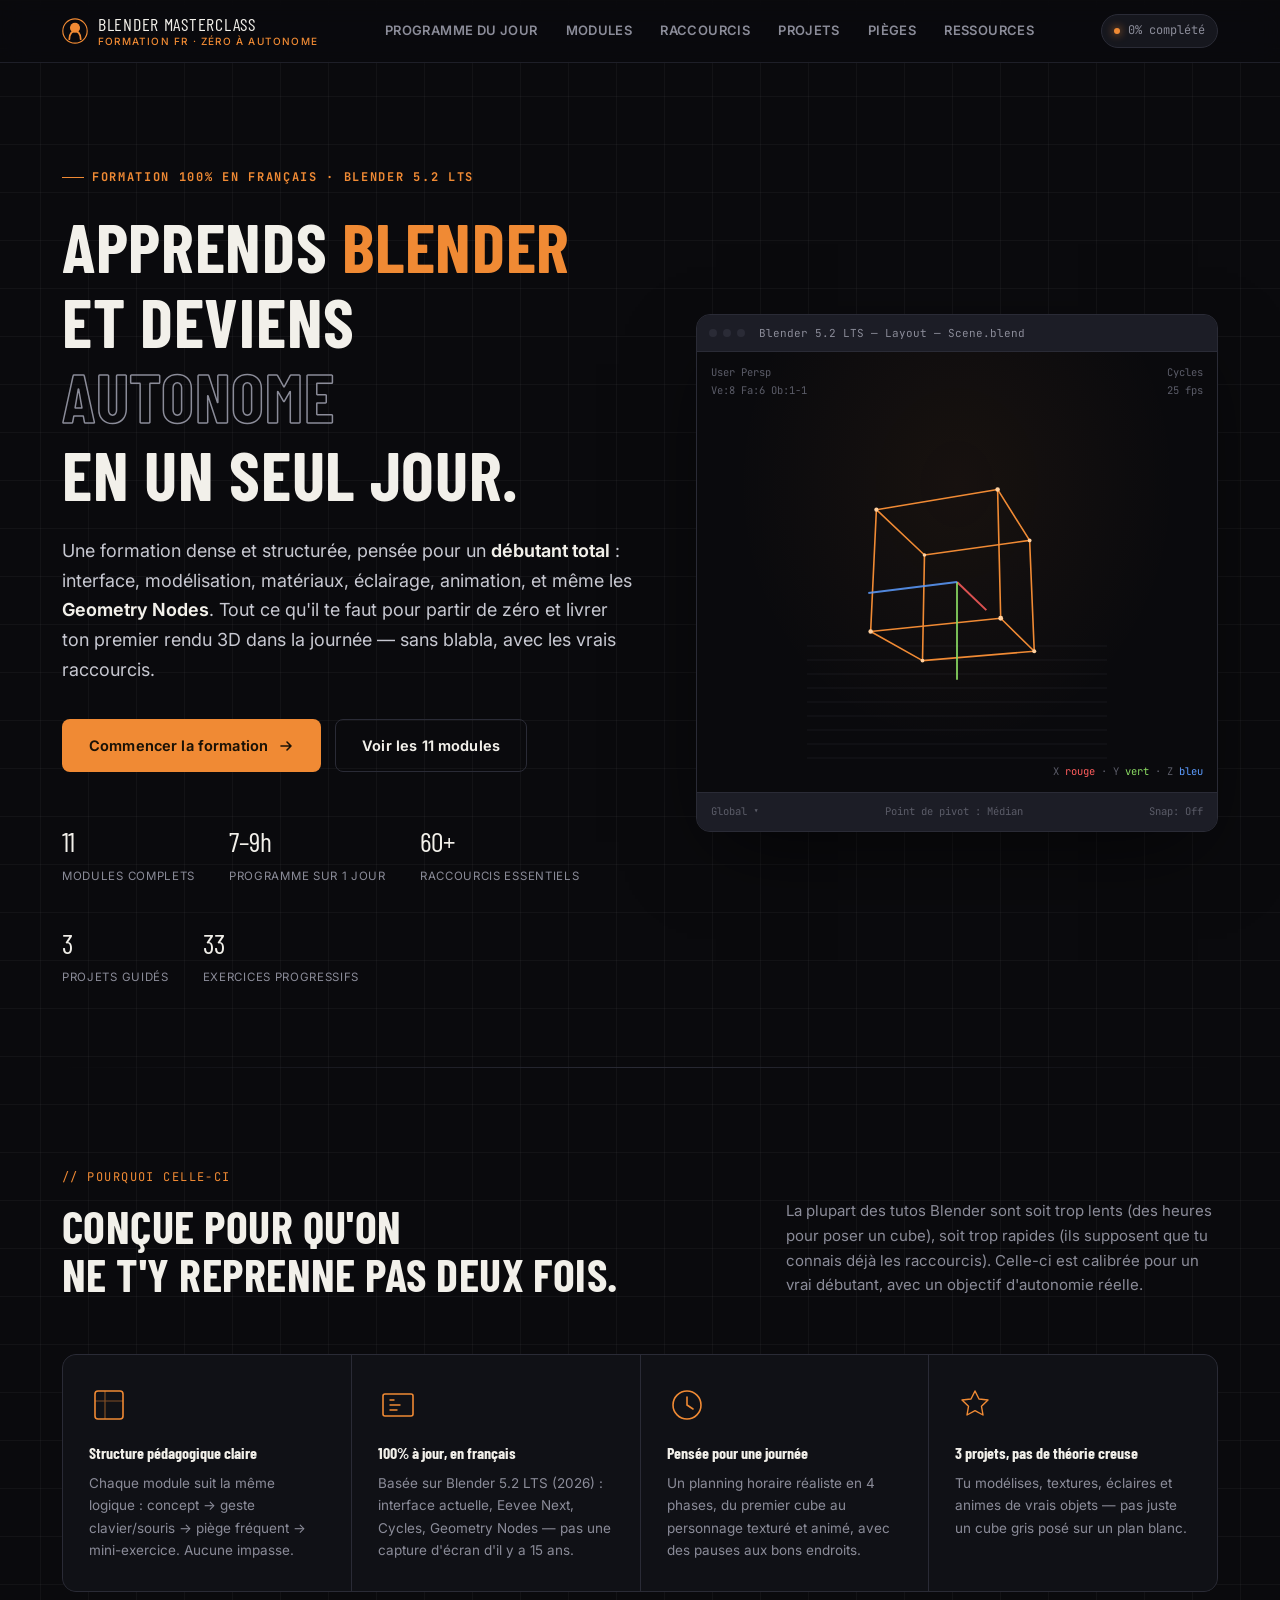
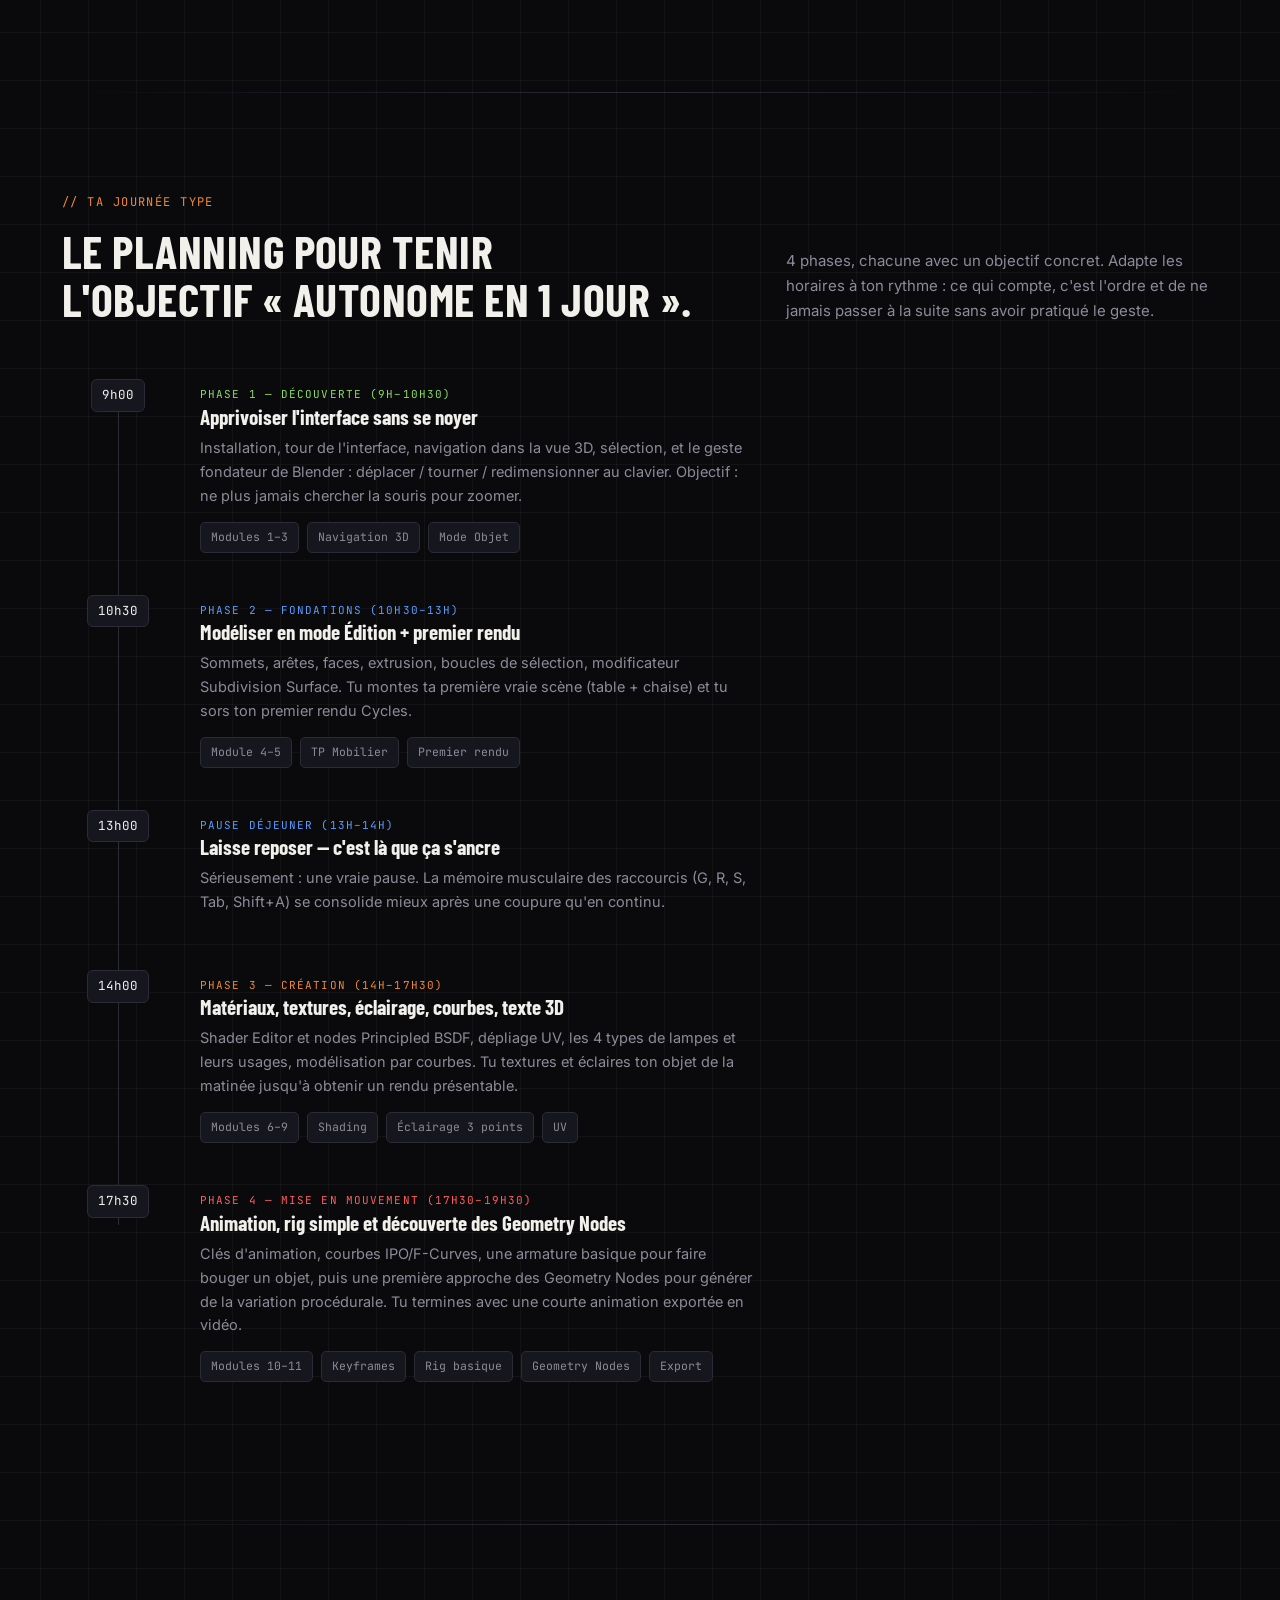
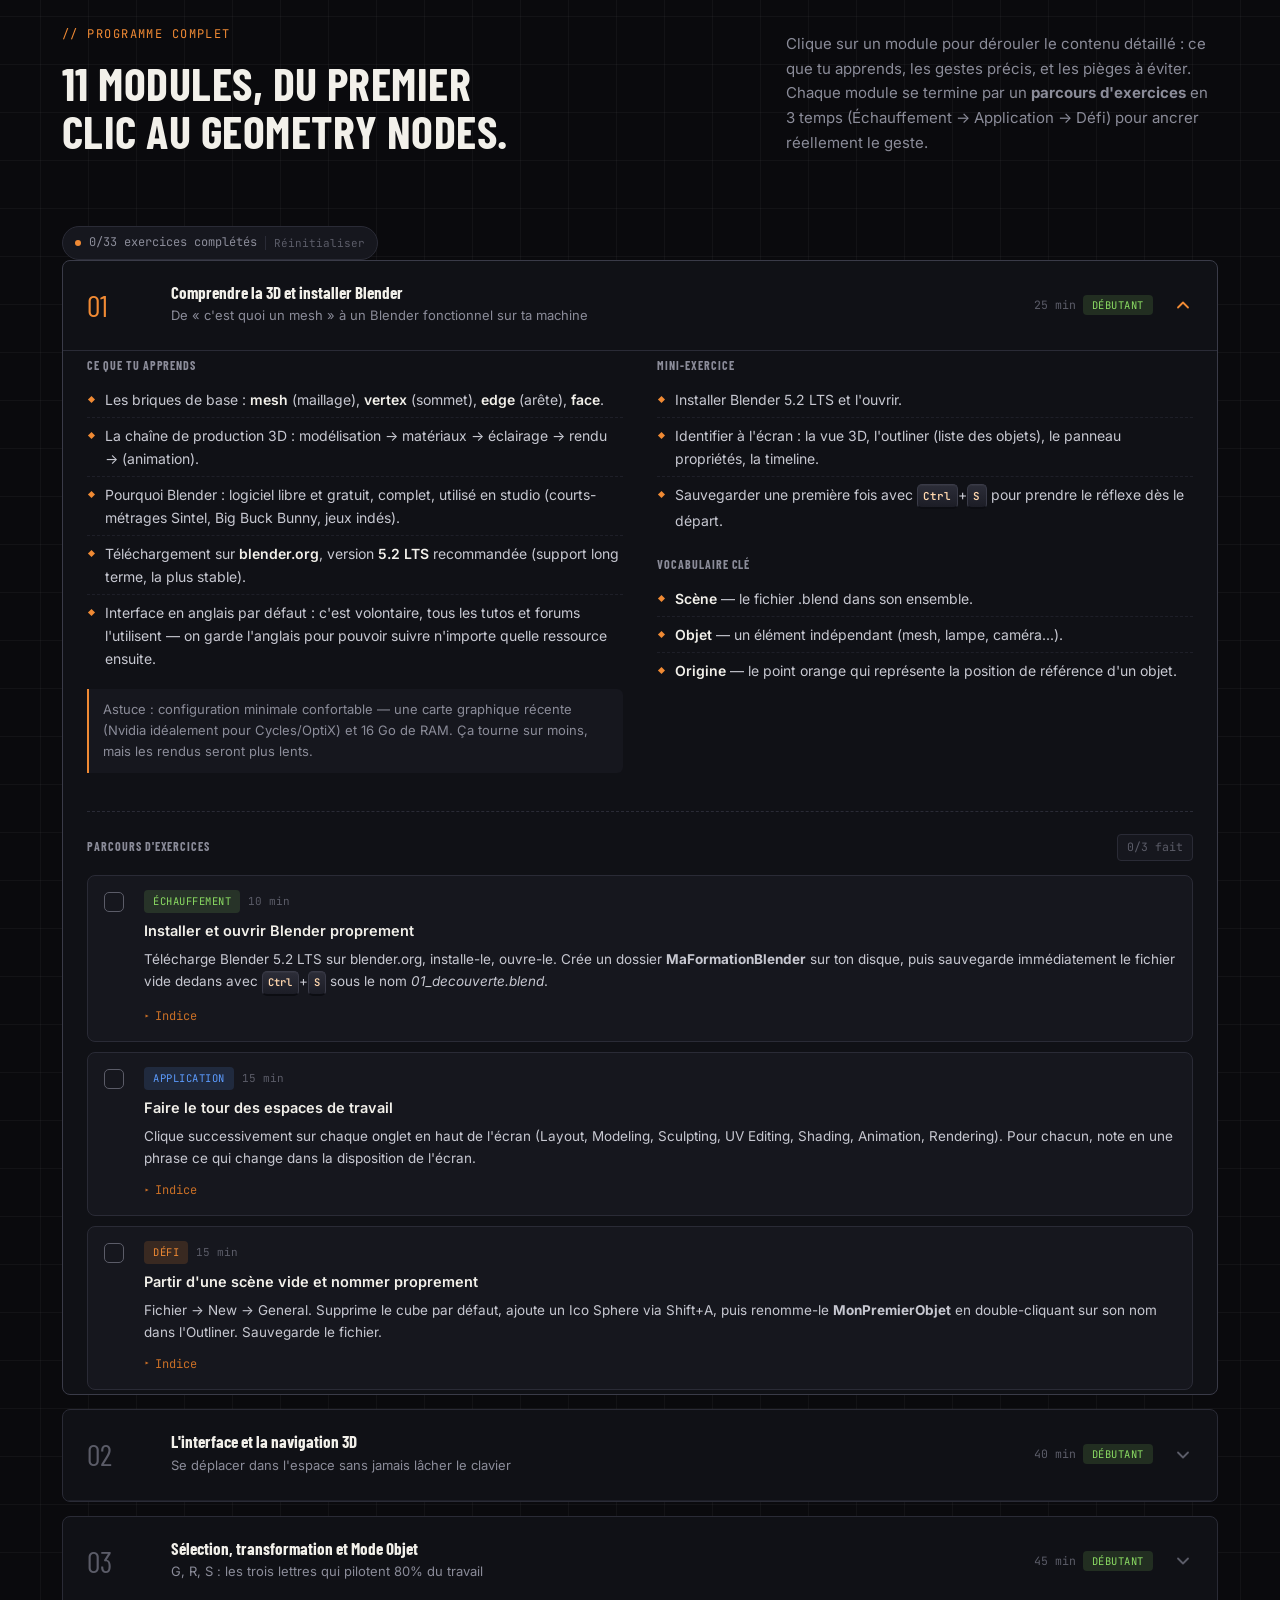
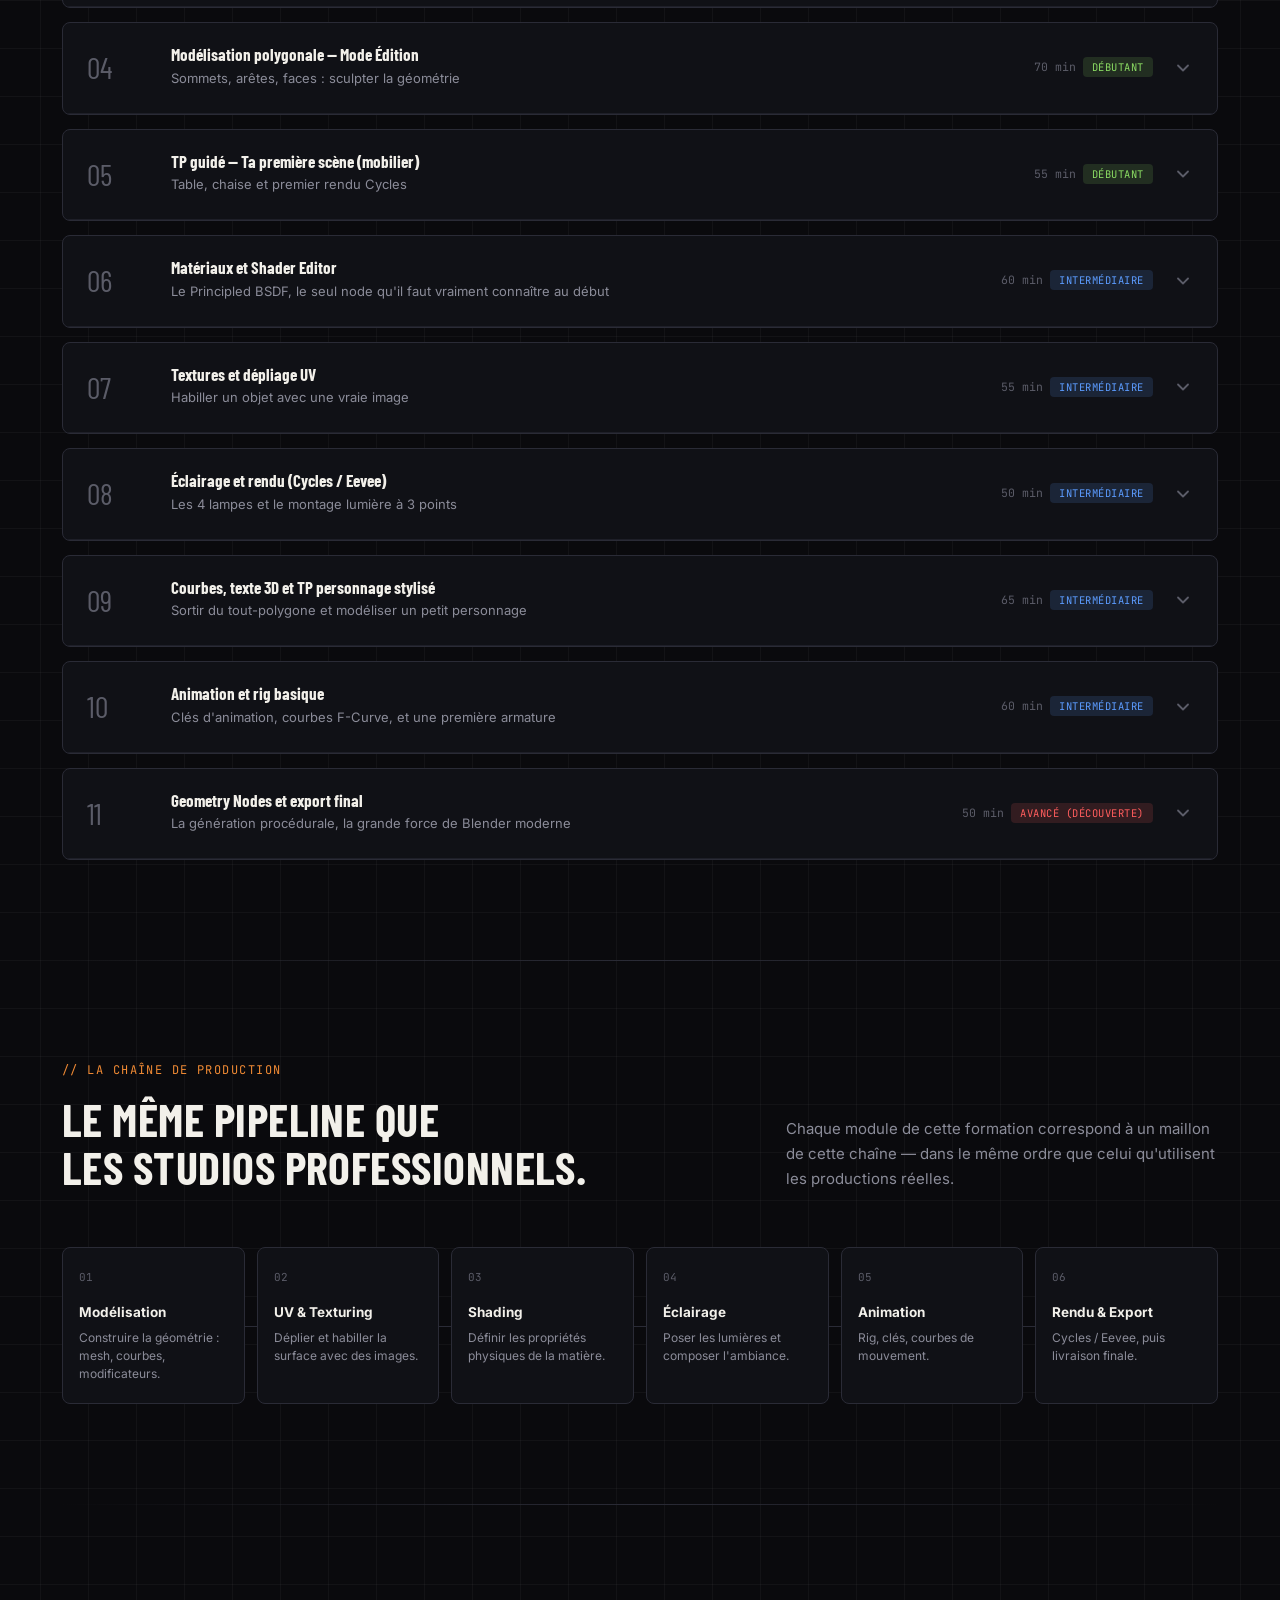
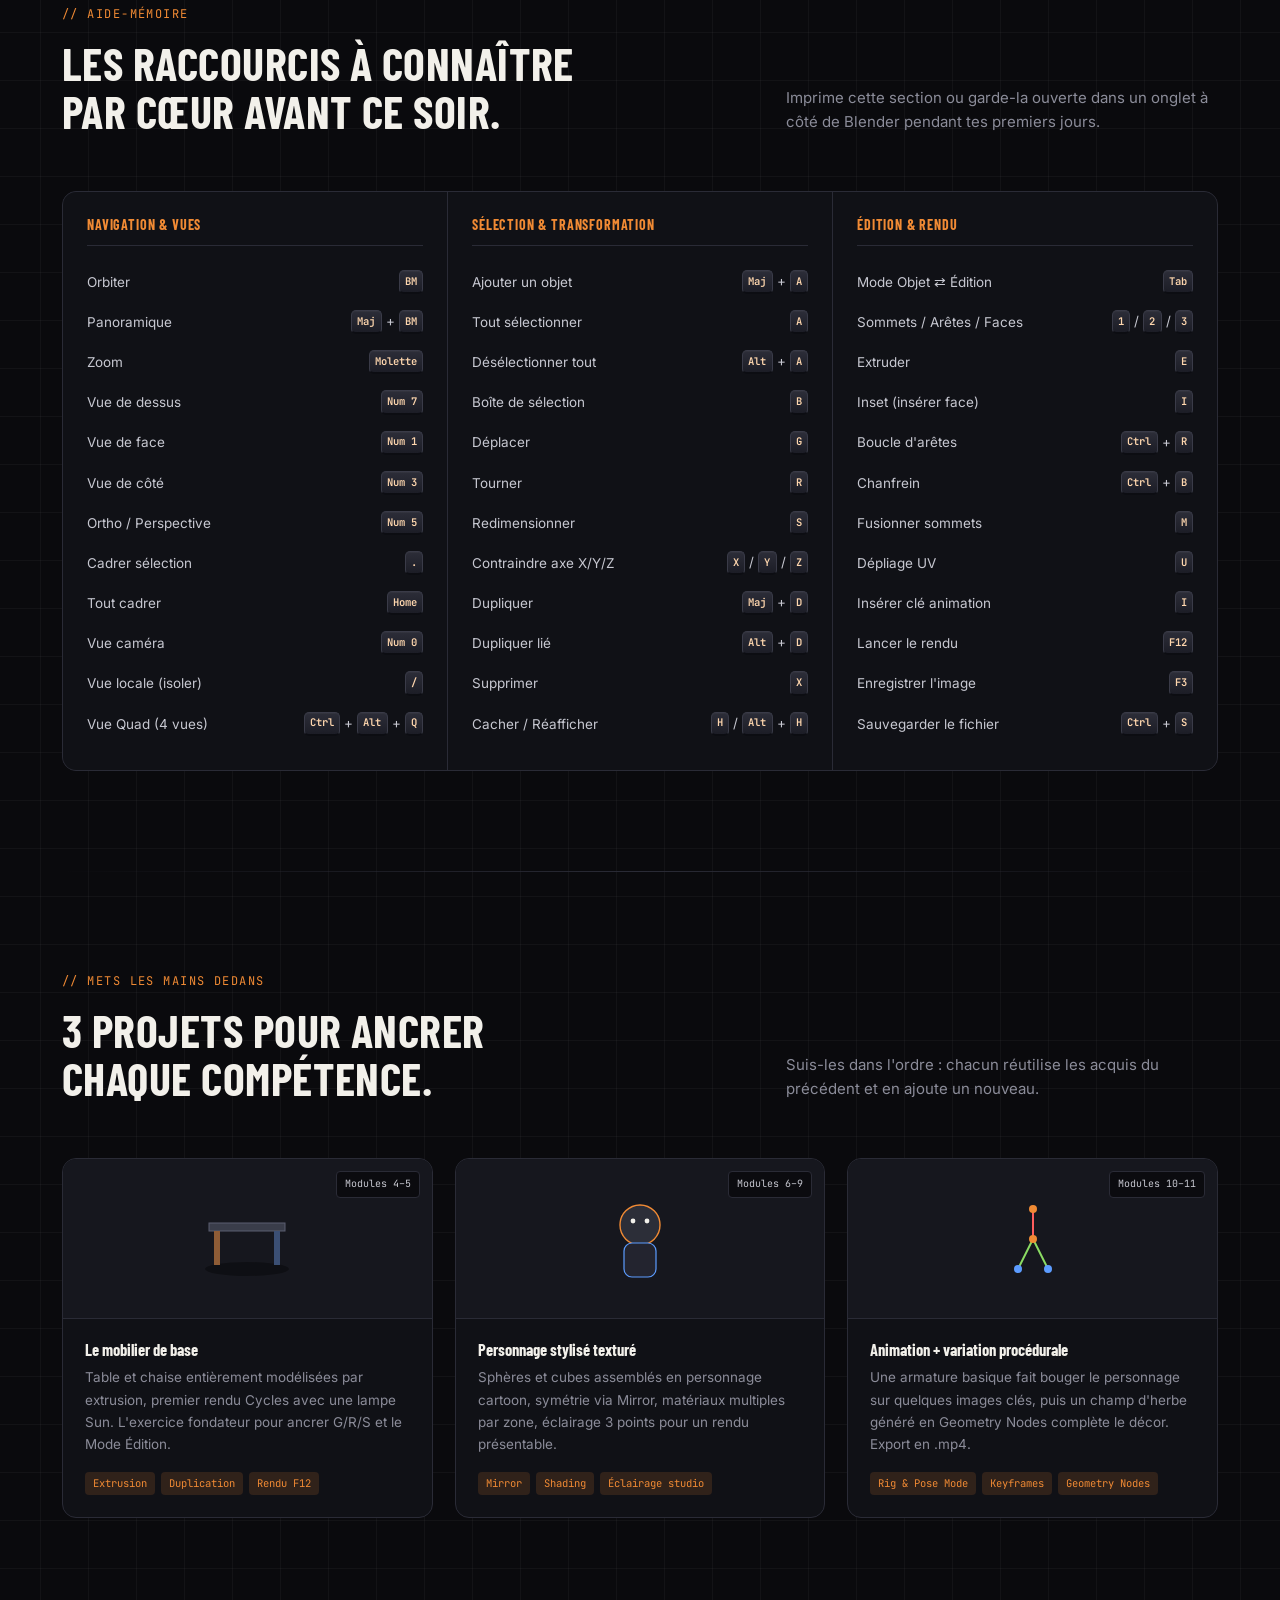
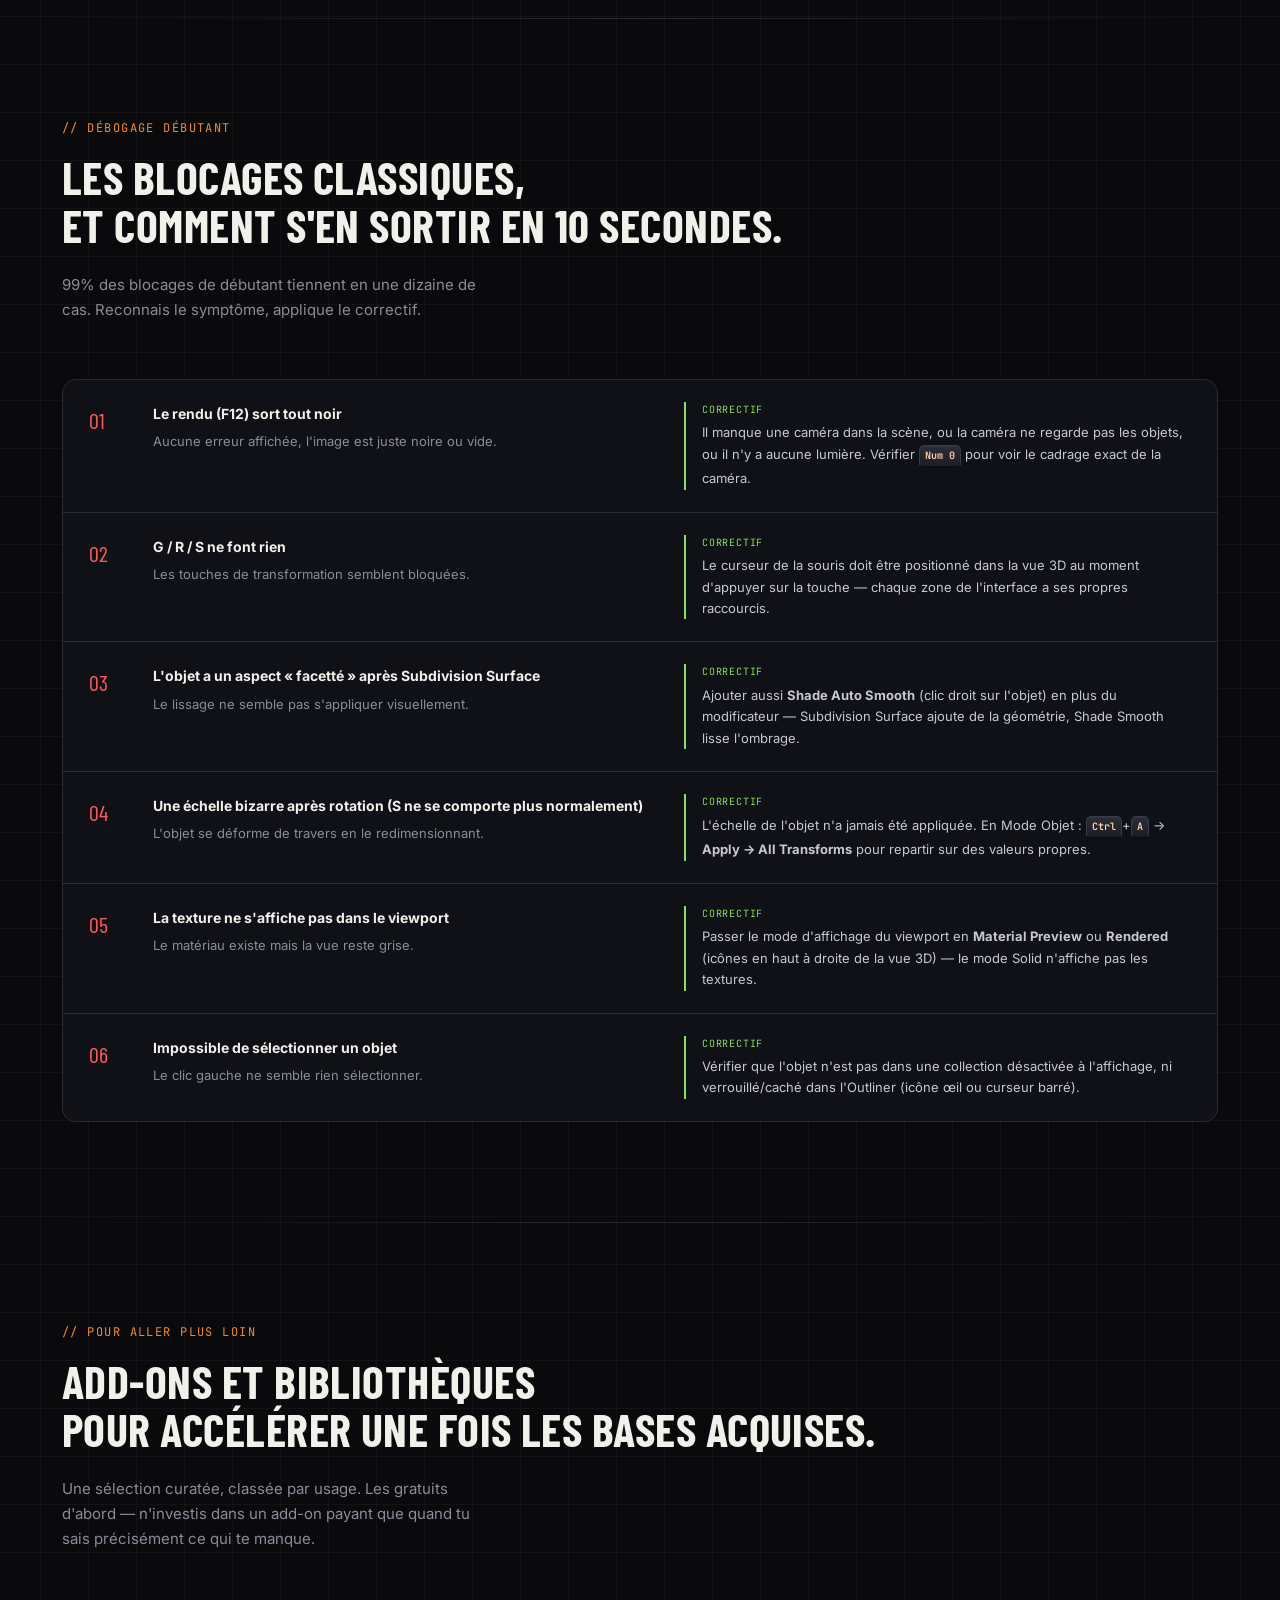
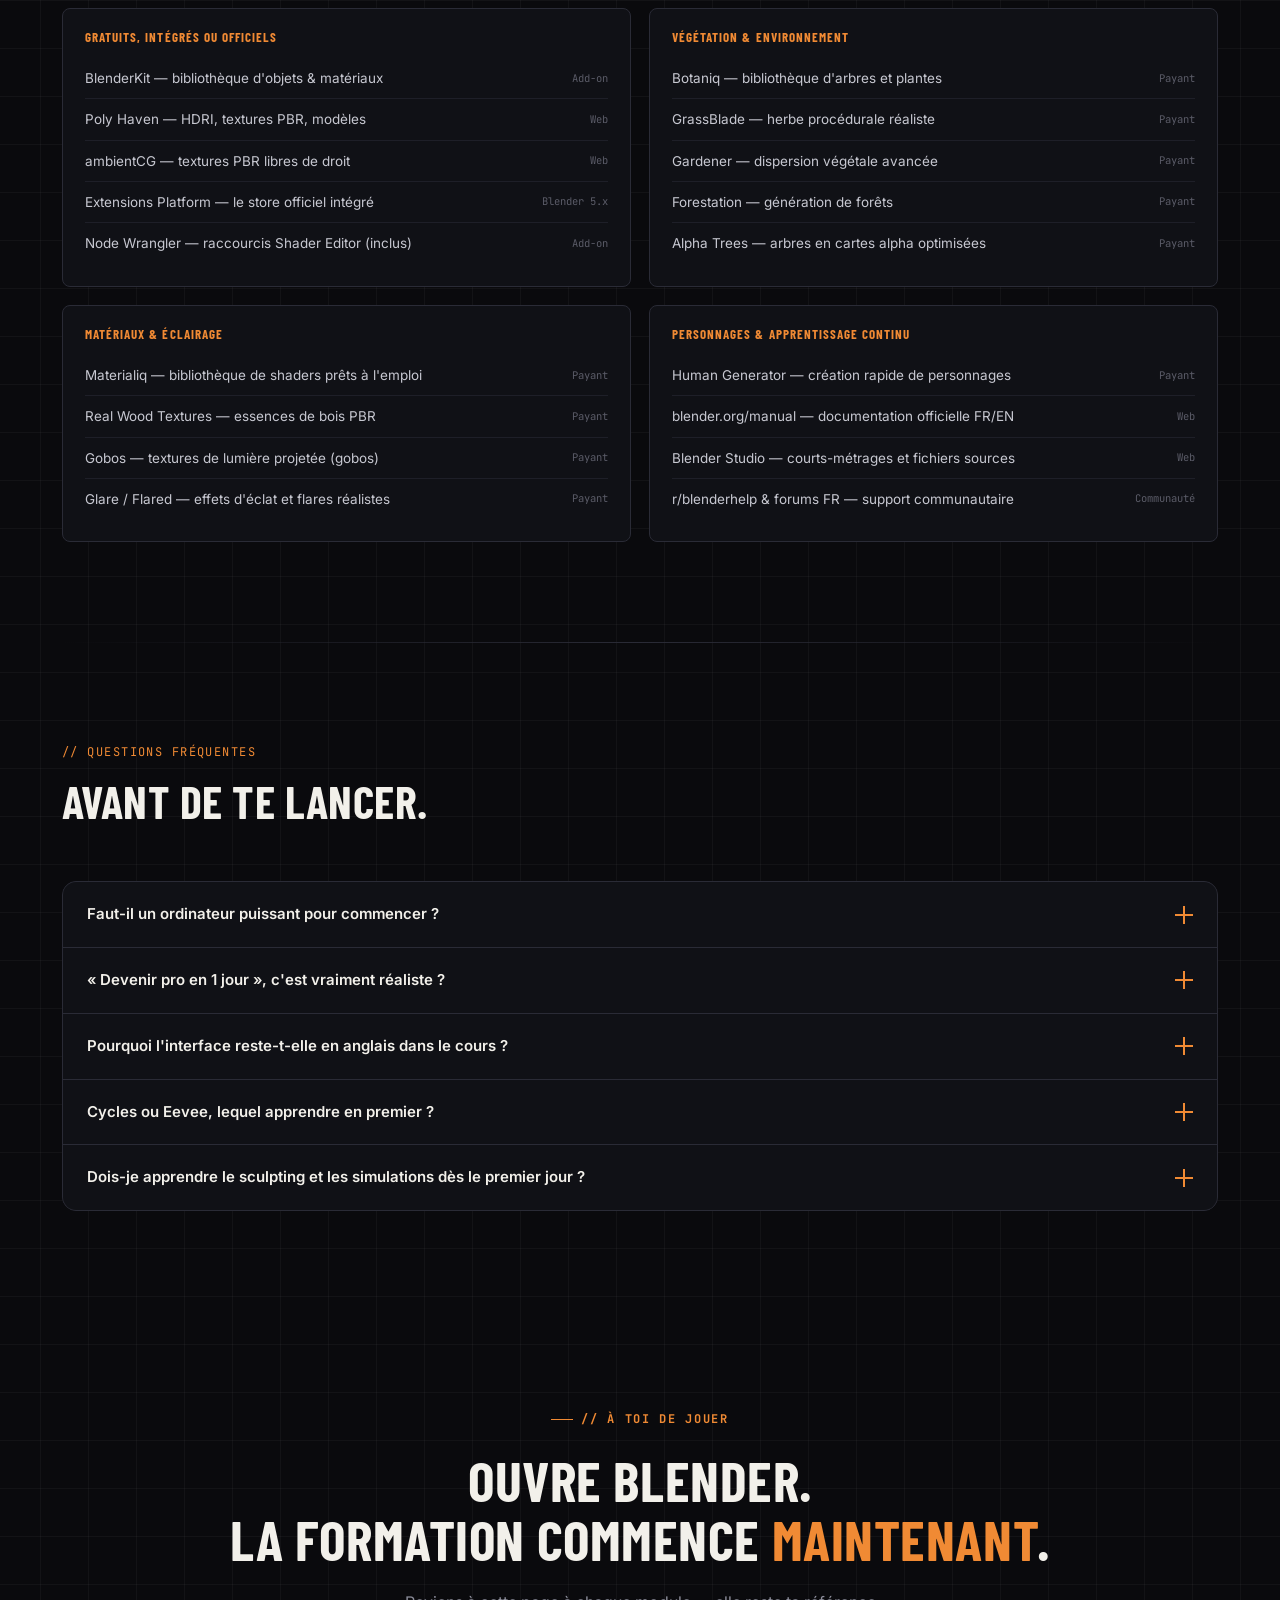
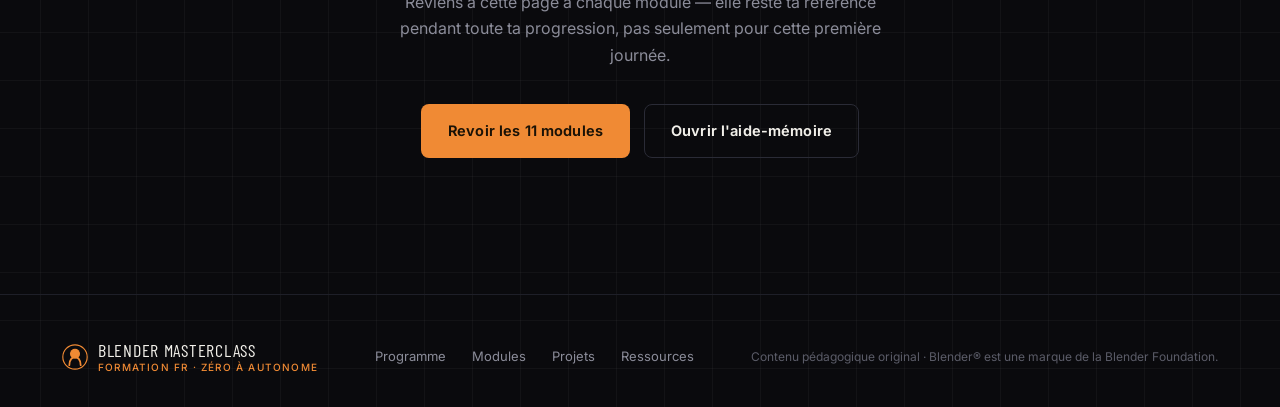
==== index.html @ 66aea6ae "Add files via upload" ====
<!DOCTYPE html>
<html lang="fr">
<head>
<meta charset="UTF-8">
<meta name="viewport" content="width=device-width, initial-scale=1.0">
<title>Blender Masterclass — La formation complète pour débuter en 3D, en français</title>
<meta name="description" content="Formation Blender 3D complète en français, pensée pour un débutant qui veut devenir autonome en une journée. Interface, modélisation, matériaux, éclairage, animation, Geometry Nodes, rendu.">
<link rel="preconnect" href="https://fonts.googleapis.com">
<link rel="preconnect" href="https://fonts.gstatic.com" crossorigin>
<link href="https://fonts.googleapis.com/css2?family=Inter:wght@400;500;600;700;800&family=Barlow+Condensed:wght@600;700;800&family=JetBrains+Mono:wght@400;500;600;700&display=swap" rel="stylesheet">
<link rel="stylesheet" href="styles.css">
</head>
<body>

<div class="scroll-progress" id="scrollProgress"></div>

<!-- ============ TOPBAR ============ -->
<header class="topbar">
  <div class="container topbar-inner">
    <div class="brand">
      <svg class="brand-mark" viewBox="0 0 32 32" fill="none">
        <circle cx="16" cy="16" r="15" stroke="#f08a34" stroke-width="1.4"/>
        <circle cx="16" cy="12" r="6.2" fill="#f08a34"/>
        <path d="M9 26 C9 19 13 16 16 16 C19 16 23 19 23 26" fill="none" stroke="#f08a34" stroke-width="2.2" stroke-linecap="round"/>
      </svg>
      <div class="brand-stack">
        <span>BLENDER MASTERCLASS</span>
        <small>Formation FR · Zéro à Autonome</small>
      </div>
    </div>
    <nav class="topnav">
      <a href="#programme">Programme du jour</a>
      <a href="#modules">Modules</a>
      <a href="#raccourcis">Raccourcis</a>
      <a href="#projets">Projets</a>
      <a href="#pieges">Pièges</a>
      <a href="#ressources">Ressources</a>
    </nav>
    <div class="progress-pill">
      <span class="dot"></span>
      <span id="topProgress">0% complété</span>
    </div>
  </div>
</header>

<!-- ============ HERO ============ -->
<section class="hero">
  <div class="container hero-grid">
    <div class="reveal in">
      <span class="eyebrow">Formation 100% en français · Blender 5.2 LTS</span>
      <h1>Apprends <span class="accent">Blender</span><br>et deviens <span class="outline">autonome</span><br>en un seul jour.</h1>
      <p class="hero-lede">
        Une formation dense et structurée, pensée pour un <strong>débutant total</strong> :
        interface, modélisation, matériaux, éclairage, animation, et même les
        <strong>Geometry Nodes</strong>. Tout ce qu'il te faut pour partir de zéro
        et livrer ton premier rendu 3D dans la journée — sans blabla, avec les vrais raccourcis.
      </p>
      <div class="hero-ctas">
        <a href="#programme" class="btn btn-primary">
          Commencer la formation
          <svg width="16" height="16" viewBox="0 0 16 16" fill="none"><path d="M3 8h10M9 4l4 4-4 4" stroke="currentColor" stroke-width="1.6" stroke-linecap="round" stroke-linejoin="round"/></svg>
        </a>
        <a href="#modules" class="btn btn-ghost">Voir les 11 modules</a>
      </div>
      <div class="hero-meta">
        <div class="hero-meta-item"><span class="num">11</span><span class="lbl">Modules complets</span></div>
        <div class="hero-meta-item"><span class="num">7–9h</span><span class="lbl">Programme sur 1 jour</span></div>
        <div class="hero-meta-item"><span class="num">60+</span><span class="lbl">Raccourcis essentiels</span></div>
        <div class="hero-meta-item"><span class="num">3</span><span class="lbl">Projets guidés</span></div>
        <div class="hero-meta-item"><span class="num">33</span><span class="lbl">Exercices progressifs</span></div>
      </div>
    </div>

    <div class="viewport-card reveal in">
      <div class="viewport-topbar">
        <div class="traffic"><span></span><span></span><span></span></div>
        <span>Blender 5.2 LTS — Layout — Scene.blend</span>
      </div>
      <div class="viewport-stage" id="viewportStage">
        <div class="viewport-hud hud-tl">User Persp<br>Ve:8 Fa:6 Ob:1-1</div>
        <div class="viewport-hud hud-tr">Cycles<br><span id="fpsCounter">24 fps</span></div>
        <svg id="cubeSvg" width="380" height="360" viewBox="0 0 380 360"></svg>
        <div class="viewport-hud hud-br">X <span class="axis-x-c">rouge</span> · Y <span class="axis-y-c">vert</span> · Z <span class="axis-z-c">bleu</span></div>
      </div>
      <div class="viewport-footer">
        <span>Global ▾</span>
        <span>Point de pivot : Médian</span>
        <span>Snap: Off</span>
      </div>
    </div>
  </div>
</section>

<div class="container"><div class="divider"></div></div>

<!-- ============ POURQUOI CETTE FORMATION ============ -->
<section id="pourquoi">
  <div class="container">
    <div class="section-head">
      <div>
        <span class="section-tag">// Pourquoi celle-ci</span>
        <h2>Conçue pour qu'on <br>ne t'y reprenne pas deux fois.</h2>
      </div>
      <p class="section-desc">
        La plupart des tutos Blender sont soit trop lents (des heures pour poser un cube),
        soit trop rapides (ils supposent que tu connais déjà les raccourcis). Celle-ci
        est calibrée pour un vrai débutant, avec un objectif d'autonomie réelle.
      </p>
    </div>

    <div class="pillars">
      <div class="pillar">
        <svg class="icon-wrap" viewBox="0 0 40 40" fill="none" aria-hidden="true" focusable="false"><rect x="6" y="6" width="28" height="28" rx="3" stroke="currentColor" stroke-width="1.6"/><path d="M6 16h28M16 6v28" stroke="currentColor" stroke-width="1.2" opacity="0.5"/></svg>
        <h3>Structure pédagogique claire</h3>
        <p>Chaque module suit la même logique : concept → geste clavier/souris → piège fréquent → mini-exercice. Aucune impasse.</p>
      </div>
      <div class="pillar">
        <svg class="icon-wrap" viewBox="0 0 40 40" fill="none" aria-hidden="true" focusable="false"><rect x="5" y="9" width="30" height="22" rx="2" stroke="currentColor" stroke-width="1.6"/><path d="M12 15h4M12 20h10M12 25h7" stroke="currentColor" stroke-width="1.4" stroke-linecap="round"/></svg>
        <h3>100% à jour, en français</h3>
        <p>Basée sur Blender 5.2 LTS (2026) : interface actuelle, Eevee Next, Cycles, Geometry Nodes — pas une capture d'écran d'il y a 15 ans.</p>
      </div>
      <div class="pillar">
        <svg class="icon-wrap" viewBox="0 0 40 40" fill="none" aria-hidden="true" focusable="false"><circle cx="20" cy="20" r="14" stroke="currentColor" stroke-width="1.6"/><path d="M20 12v8l6 4" stroke="currentColor" stroke-width="1.6" stroke-linecap="round"/></svg>
        <h3>Pensée pour une journée</h3>
        <p>Un planning horaire réaliste en 4 phases, du premier cube au personnage texturé et animé, avec des pauses aux bons endroits.</p>
      </div>
      <div class="pillar">
        <svg class="icon-wrap" viewBox="0 0 40 40" fill="none" aria-hidden="true" focusable="false"><path d="M20 6l4 8 9 1-6.5 6.3L28 30l-8-4.3L12 30l1.5-8.7L7 15l9-1 4-8z" stroke="currentColor" stroke-width="1.4" stroke-linejoin="round"/></svg>
        <h3>3 projets, pas de théorie creuse</h3>
        <p>Tu modélises, textures, éclaires et animes de vrais objets — pas juste un cube gris posé sur un plan blanc.</p>
      </div>
    </div>
  </div>
</section>

<div class="container"><div class="divider"></div></div>

<!-- ============ PROGRAMME DU JOUR ============ -->
<section id="programme">
  <div class="container">
    <div class="section-head">
      <div>
        <span class="section-tag">// Ta journée type</span>
        <h2>Le planning pour tenir<br>l'objectif « autonome en 1 jour ».</h2>
      </div>
      <p class="section-desc">
        4 phases, chacune avec un objectif concret. Adapte les horaires à ton rythme :
        ce qui compte, c'est l'ordre et de ne jamais passer à la suite sans avoir
        pratiqué le geste.
      </p>
    </div>

    <div class="day-timeline">

      <div class="day-block reveal">
        <div class="day-rail"><div class="time-tag">9h00</div><div class="day-rail-line"></div></div>
        <div class="day-content">
          <span class="phase-label p-decouverte">Phase 1 — Découverte (9h–10h30)</span>
          <h3>Apprivoiser l'interface sans se noyer</h3>
          <p>Installation, tour de l'interface, navigation dans la vue 3D, sélection, et le geste fondateur de Blender : déplacer / tourner / redimensionner au clavier. Objectif : ne plus jamais chercher la souris pour zoomer.</p>
          <div class="day-tags"><span>Modules 1–3</span><span>Navigation 3D</span><span>Mode Objet</span></div>
        </div>
      </div>

      <div class="day-block reveal">
        <div class="day-rail"><div class="time-tag">10h30</div><div class="day-rail-line"></div></div>
        <div class="day-content">
          <span class="phase-label p-fondations">Phase 2 — Fondations (10h30–13h)</span>
          <h3>Modéliser en mode Édition + premier rendu</h3>
          <p>Sommets, arêtes, faces, extrusion, boucles de sélection, modificateur Subdivision Surface. Tu montes ta première vraie scène (table + chaise) et tu sors ton premier rendu Cycles.</p>
          <div class="day-tags"><span>Module 4–5</span><span>TP Mobilier</span><span>Premier rendu</span></div>
        </div>
      </div>

      <div class="day-block reveal">
        <div class="day-rail"><div class="time-tag">13h00</div><div class="day-rail-line"></div></div>
        <div class="day-content">
          <span class="phase-label p-fondations">Pause déjeuner (13h–14h)</span>
          <h3>Laisse reposer — c'est là que ça s'ancre</h3>
          <p>Sérieusement : une vraie pause. La mémoire musculaire des raccourcis (G, R, S, Tab, Shift+A) se consolide mieux après une coupure qu'en continu.</p>
        </div>
      </div>

      <div class="day-block reveal">
        <div class="day-rail"><div class="time-tag">14h00</div><div class="day-rail-line"></div></div>
        <div class="day-content">
          <span class="phase-label p-creation">Phase 3 — Création (14h–17h30)</span>
          <h3>Matériaux, textures, éclairage, courbes, texte 3D</h3>
          <p>Shader Editor et nodes Principled BSDF, dépliage UV, les 4 types de lampes et leurs usages, modélisation par courbes. Tu textures et éclaires ton objet de la matinée jusqu'à obtenir un rendu présentable.</p>
          <div class="day-tags"><span>Modules 6–9</span><span>Shading</span><span>Éclairage 3 points</span><span>UV</span></div>
        </div>
      </div>

      <div class="day-block reveal">
        <div class="day-rail"><div class="time-tag">17h30</div></div>
        <div class="day-content">
          <span class="phase-label p-maitrise">Phase 4 — Mise en mouvement (17h30–19h30)</span>
          <h3>Animation, rig simple et découverte des Geometry Nodes</h3>
          <p>Clés d'animation, courbes IPO/F-Curves, une armature basique pour faire bouger un objet, puis une première approche des Geometry Nodes pour générer de la variation procédurale. Tu termines avec une courte animation exportée en vidéo.</p>
          <div class="day-tags"><span>Modules 10–11</span><span>Keyframes</span><span>Rig basique</span><span>Geometry Nodes</span><span>Export</span></div>
        </div>
      </div>

    </div>
  </div>
</section>

<div class="container"><div class="divider"></div></div>

<!-- ============ MODULES ============ -->
<section id="modules">
  <div class="container">
    <div class="section-head">
      <div>
        <span class="section-tag">// Programme complet</span>
        <h2>11 modules, du premier<br>clic au Geometry Nodes.</h2>
      </div>
      <p class="section-desc">Clique sur un module pour dérouler le contenu détaillé : ce que tu apprends, les gestes précis, et les pièges à éviter. Chaque module se termine par un <strong>parcours d'exercices</strong> en 3 temps (Échauffement → Application → Défi) pour ancrer réellement le geste.</p>
    </div>

    <div class="exo-global" id="globalExoBar">
      <span class="dot"></span>
      <span id="globalExoText">0/33 exercices complétés</span>
      <button type="button" id="resetExoBtn">Réinitialiser</button>
    </div>

    <div class="modules-list" id="modulesList">

      <!-- MODULE 1 -->
      <div class="module">
        <div class="module-head" role="button" tabindex="0" aria-expanded="false">
          <span class="module-num">01</span>
          <div class="module-titles">
            <h3>Comprendre la 3D et installer Blender</h3>
            <p>De « c'est quoi un mesh » à un Blender fonctionnel sur ta machine</p>
          </div>
          <span class="module-meta">25 min <span class="badge-level lvl-debutant">Débutant</span></span>
          <svg class="module-chevron" viewBox="0 0 20 20" fill="none" aria-hidden="true" focusable="false"><path d="M5 7.5l5 5 5-5" stroke="currentColor" stroke-width="1.8" stroke-linecap="round" stroke-linejoin="round"/></svg>
        </div>
        <div class="module-body">
          <div class="module-body-inner">
            <div class="lesson-block">
              <h4>Ce que tu apprends</h4>
              <ul>
                <li>Les briques de base : <strong>mesh</strong> (maillage), <strong>vertex</strong> (sommet), <strong>edge</strong> (arête), <strong>face</strong>.</li>
                <li>La chaîne de production 3D : modélisation → matériaux → éclairage → rendu → (animation).</li>
                <li>Pourquoi Blender : logiciel libre et gratuit, complet, utilisé en studio (courts-métrages Sintel, Big Buck Bunny, jeux indés).</li>
                <li>Téléchargement sur <strong>blender.org</strong>, version <strong>5.2 LTS</strong> recommandée (support long terme, la plus stable).</li>
                <li>Interface en anglais par défaut : c'est volontaire, tous les tutos et forums l'utilisent — on garde l'anglais pour pouvoir suivre n'importe quelle ressource ensuite.</li>
              </ul>
              <p class="note">Astuce : configuration minimale confortable — une carte graphique récente (Nvidia idéalement pour Cycles/OptiX) et 16 Go de RAM. Ça tourne sur moins, mais les rendus seront plus lents.</p>
            </div>
            <div class="lesson-block">
              <h4>Mini-exercice</h4>
              <ul>
                <li>Installer Blender 5.2 LTS et l'ouvrir.</li>
                <li>Identifier à l'écran : la vue 3D, l'outliner (liste des objets), le panneau propriétés, la timeline.</li>
                <li>Sauvegarder une première fois avec <kbd>Ctrl</kbd>+<kbd>S</kbd> pour prendre le réflexe dès le départ.</li>
              </ul>
              <h4>Vocabulaire clé</h4>
              <ul>
                <li><strong>Scène</strong> — le fichier .blend dans son ensemble.</li>
                <li><strong>Objet</strong> — un élément indépendant (mesh, lampe, caméra...).</li>
                <li><strong>Origine</strong> — le point orange qui représente la position de référence d'un objet.</li>
              </ul>
            </div>

            <div class="lesson-block lesson-block-full exo-path" data-exo-module="m1">
              <div class="exo-path-head">
                <h4>Parcours d'exercices</h4>
                <span class="exo-progress" data-exo-progress="m1">0/3 fait</span>
              </div>
              <div class="exo-grid">

                <div class="exo-card" data-exo-id="m1-e1">
                  <label class="exo-check"><input type="checkbox" data-exo-checkbox="m1-e1"><span class="exo-box"></span></label>
                  <div>
                    <div class="exo-top"><span class="exo-tag tag-warmup">Échauffement</span><span class="exo-time">10 min</span></div>
                    <h5>Installer et ouvrir Blender proprement</h5>
                    <p>Télécharge Blender 5.2 LTS sur blender.org, installe-le, ouvre-le. Crée un dossier <strong>MaFormationBlender</strong> sur ton disque, puis sauvegarde immédiatement le fichier vide dedans avec <kbd>Ctrl</kbd>+<kbd>S</kbd> sous le nom <em>01_decouverte.blend</em>.</p>
                    <details class="exo-hint"><summary>Indice</summary><p>Si le raccourci Ctrl+S ne fait rien, vérifie que ta souris est bien positionnée au-dessus de la vue 3D — chaque zone de l'interface capte ses propres raccourcis.</p></details>
                  </div>
                </div>

                <div class="exo-card" data-exo-id="m1-e2">
                  <label class="exo-check"><input type="checkbox" data-exo-checkbox="m1-e2"><span class="exo-box"></span></label>
                  <div>
                    <div class="exo-top"><span class="exo-tag tag-application">Application</span><span class="exo-time">15 min</span></div>
                    <h5>Faire le tour des espaces de travail</h5>
                    <p>Clique successivement sur chaque onglet en haut de l'écran (Layout, Modeling, Sculpting, UV Editing, Shading, Animation, Rendering). Pour chacun, note en une phrase ce qui change dans la disposition de l'écran.</p>
                    <details class="exo-hint"><summary>Indice</summary><p>Chaque espace de travail réorganise les mêmes zones (viewport, outliner, propriétés) autour d'une tâche précise — ce n'est jamais un logiciel différent, juste une autre disposition.</p></details>
                  </div>
                </div>

                <div class="exo-card" data-exo-id="m1-e3">
                  <label class="exo-check"><input type="checkbox" data-exo-checkbox="m1-e3"><span class="exo-box"></span></label>
                  <div>
                    <div class="exo-top"><span class="exo-tag tag-challenge">Défi</span><span class="exo-time">15 min</span></div>
                    <h5>Partir d'une scène vide et nommer proprement</h5>
                    <p>Fichier → New → General. Supprime le cube par défaut, ajoute un Ico Sphere via Shift+A, puis renomme-le <strong>MonPremierObjet</strong> en double-cliquant sur son nom dans l'Outliner. Sauvegarde le fichier.</p>
                    <details class="exo-hint"><summary>Indice</summary><p>Le double-clic doit se faire directement sur le texte du nom dans l'Outliner (pas sur l'icône), sinon ça ne fait que sélectionner l'objet.</p></details>
                  </div>
                </div>

              </div>
            </div>
          </div>
        </div>
      </div>

      <!-- MODULE 2 -->
      <div class="module">
        <div class="module-head" role="button" tabindex="0" aria-expanded="false">
          <span class="module-num">02</span>
          <div class="module-titles">
            <h3>L'interface et la navigation 3D</h3>
            <p>Se déplacer dans l'espace sans jamais lâcher le clavier</p>
          </div>
          <span class="module-meta">40 min <span class="badge-level lvl-debutant">Débutant</span></span>
          <svg class="module-chevron" viewBox="0 0 20 20" fill="none" aria-hidden="true" focusable="false"><path d="M5 7.5l5 5 5-5" stroke="currentColor" stroke-width="1.8" stroke-linecap="round" stroke-linejoin="round"/></svg>
        </div>
        <div class="module-body">
          <div class="module-body-inner">
            <div class="lesson-block">
              <h4>Les zones de l'interface</h4>
              <ul>
                <li><strong>Vue 3D (Viewport)</strong> — la fenêtre centrale où tout se passe.</li>
                <li><strong>Outliner</strong> — en haut à droite, la hiérarchie de tous les objets de la scène.</li>
                <li><strong>Propriétés</strong> — en bas à droite, tous les réglages de l'objet sélectionné (matériaux, modificateurs, physique...).</li>
                <li><strong>Timeline</strong> — en bas, pour l'animation.</li>
                <li><strong>Espaces de travail</strong> — onglets en haut (Layout, Modeling, Sculpting, UV Editing, Shading, Animation, Rendering) : chacun réorganise l'écran pour une tâche précise.</li>
              </ul>
              <h4>Navigation à la souris</h4>
              <ul>
                <li><strong>Molette</strong> — zoom avant/arrière.</li>
                <li><strong>Bouton du milieu (BM) maintenu</strong> — orbite autour de la scène.</li>
                <li><strong>Maj + BM</strong> — panoramique (déplacer la vue).</li>
                <li><strong>Ctrl + BM</strong> — zoom alternatif en glissant.</li>
              </ul>
            </div>
            <div class="lesson-block">
              <h4>Vues d'axe (pavé numérique)</h4>
              <div class="kbd-row"><span class="lbl">Vue de dessus</span><kbd>Num 7</kbd></div>
              <div class="kbd-row"><span class="lbl">Vue de face</span><kbd>Num 1</kbd></div>
              <div class="kbd-row"><span class="lbl">Vue de côté (droite)</span><kbd>Num 3</kbd></div>
              <div class="kbd-row"><span class="lbl">Vues opposées</span><kbd>Ctrl</kbd>+<kbd>Num 7/1/3</kbd></div>
              <div class="kbd-row"><span class="lbl">Basculer ortho / perspective</span><kbd>Num 5</kbd></div>
              <div class="kbd-row"><span class="lbl">Cadrer la sélection</span><kbd>.</kbd> (pavé num.)</div>
              <div class="kbd-row"><span class="lbl">Tout cadrer</span><kbd>Home</kbd></div>
              <div class="kbd-row"><span class="lbl">Vue caméra</span><kbd>Num 0</kbd></div>
              <p class="note">Pas de pavé numérique (laptop) ? Active « Emulate Numpad » dans Édition → Préférences → Entrée. Les touches 1 à 9 du haut du clavier prennent alors le relais.</p>
            </div>

            <div class="lesson-block lesson-block-full exo-path" data-exo-module="m2">
              <div class="exo-path-head">
                <h4>Parcours d'exercices</h4>
                <span class="exo-progress" data-exo-progress="m2">0/3 fait</span>
              </div>
              <div class="exo-grid">

                <div class="exo-card" data-exo-id="m2-e1">
                  <label class="exo-check"><input type="checkbox" data-exo-checkbox="m2-e1"><span class="exo-box"></span></label>
                  <div>
                    <div class="exo-top"><span class="exo-tag tag-warmup">Échauffement</span><span class="exo-time">8 min</span></div>
                    <h5>Naviguer 5 minutes sans clavier</h5>
                    <p>Autour du cube par défaut, pratique uniquement à la souris : molette pour zoomer, bouton du milieu maintenu pour orbiter, Maj+bouton du milieu pour le panoramique. Aucun raccourci clavier pendant cet exercice.</p>
                    <details class="exo-hint"><summary>Indice</summary><p>Si l'orbite « tremble » ou saute, c'est souvent que le bouton du milieu de la souris est mal cliqué — vérifie qu'il est bien maintenu enfoncé, pas juste cliqué une fois.</p></details>
                  </div>
                </div>

                <div class="exo-card" data-exo-id="m2-e2">
                  <label class="exo-check"><input type="checkbox" data-exo-checkbox="m2-e2"><span class="exo-box"></span></label>
                  <div>
                    <div class="exo-top"><span class="exo-tag tag-application">Application</span><span class="exo-time">10 min</span></div>
                    <h5>Passer par toutes les vues d'axe</h5>
                    <p>Sur le cube par défaut, enchaîne Num7 (dessus), Num1 (face), Num3 (côté), puis Num5 pour basculer ortho/perspective. Ajoute une caméra (Shift+A) et vérifie le cadrage avec Num0.</p>
                    <details class="exo-hint"><summary>Indice</summary><p>Pas de pavé numérique ? Active « Emulate Numpad » dans les Préférences comme indiqué plus haut avant de commencer cet exercice.</p></details>
                  </div>
                </div>

                <div class="exo-card" data-exo-id="m2-e3">
                  <label class="exo-check"><input type="checkbox" data-exo-checkbox="m2-e3"><span class="exo-box"></span></label>
                  <div>
                    <div class="exo-top"><span class="exo-tag tag-challenge">Défi</span><span class="exo-time">10 min</span></div>
                    <h5>Navigation 100% clavier chronométrée</h5>
                    <p>Sans toucher à la molette ni au bouton du milieu : utilise uniquement le pavé numérique et le point « . » (cadrer sélection) et Home (tout cadrer) pour atteindre un cadrage caméra précis sur un objet. Chronomètre-toi.</p>
                    <details class="exo-hint"><summary>Indice</summary><p>Le point « . » du pavé numérique cadre uniquement l'objet sélectionné — sélectionne-le d'abord, sinon la vue se recadre sur toute la scène.</p></details>
                  </div>
                </div>

              </div>
            </div>
          </div>
        </div>
      </div>

      <!-- MODULE 3 -->
      <div class="module">
        <div class="module-head" role="button" tabindex="0" aria-expanded="false">
          <span class="module-num">03</span>
          <div class="module-titles">
            <h3>Sélection, transformation et Mode Objet</h3>
            <p>G, R, S : les trois lettres qui pilotent 80% du travail</p>
          </div>
          <span class="module-meta">45 min <span class="badge-level lvl-debutant">Débutant</span></span>
          <svg class="module-chevron" viewBox="0 0 20 20" fill="none" aria-hidden="true" focusable="false"><path d="M5 7.5l5 5 5-5" stroke="currentColor" stroke-width="1.8" stroke-linecap="round" stroke-linejoin="round"/></svg>
        </div>
        <div class="module-body">
          <div class="module-body-inner">
            <div class="lesson-block">
              <h4>Ajouter et sélectionner</h4>
              <ul>
                <li><strong>Shift+A</strong> ouvre le menu Ajouter (Mesh, Lumière, Caméra, Courbe...) au niveau du curseur 3D.</li>
                <li><strong>Clic gauche</strong> sélectionne un objet (bord orange).</li>
                <li><strong>Maj + clic</strong> ajoute à la sélection.</li>
                <li><strong>A</strong> tout sélectionner, <strong>Alt+A</strong> tout désélectionner.</li>
                <li><strong>B</strong> sélection par boîte, <strong>C</strong> pinceau de sélection (Échap pour sortir).</li>
              </ul>
              <h4>Le trio fondamental des transformations</h4>
              <div class="kbd-row"><span class="lbl"><strong>G</strong>rab — déplacer</span><kbd>G</kbd></div>
              <div class="kbd-row"><span class="lbl"><strong>R</strong>otate — tourner</span><kbd>R</kbd></div>
              <div class="kbd-row"><span class="lbl"><strong>S</strong>cale — redimensionner</span><kbd>S</kbd></div>
              <div class="kbd-row"><span class="lbl">Contraindre sur un axe</span><kbd>X</kbd> / <kbd>Y</kbd> / <kbd>Z</kbd></div>
              <div class="kbd-row"><span class="lbl">Contraindre en local</span><kbd>X X</kbd> (double appui)</div>
              <div class="kbd-row"><span class="lbl">Valeur numérique exacte</span>taper le chiffre après G/R/S</div>
              <div class="kbd-row"><span class="lbl">Valider / Annuler</span><kbd>Clic gauche</kbd> / <kbd>Échap</kbd></div>
              <p class="note">Exemple concret : <kbd>G</kbd> <kbd>Z</kbd> <kbd>2</kbd> <kbd>Entrée</kbd> déplace l'objet de 2 unités vers le haut, exactement. C'est le geste le plus utilisé de tout Blender.</p>
            </div>
            <div class="lesson-block">
              <h4>Dupliquer, supprimer, cacher</h4>
              <ul>
                <li><strong>Maj+D</strong> — dupliquer (copie indépendante).</li>
                <li><strong>Alt+D</strong> — dupliquer en lié (clone : modifier l'un modifie tous les autres).</li>
                <li><strong>X</strong> ou <strong>Suppr</strong> — supprimer la sélection.</li>
                <li><strong>H</strong> — cacher, <strong>Alt+H</strong> — tout réafficher.</li>
              </ul>
              <h4>Le point de pivot</h4>
              <p style="font-size:13.5px;color:var(--ink-3);margin-bottom:8px;">Détermine le centre des rotations/échelles : Point médian (par défaut), Origine de l'objet actif, Curseur 3D, Origines individuelles. Se règle dans le menu déroulant en haut de la vue 3D.</p>
              <h4>Widgets (gizmos)</h4>
              <p style="font-size:13.5px;color:var(--ink-3);">Les flèches colorées superposées à l'objet : <span class="axis-x-c">rouge = X</span>, <span class="axis-y-c">vert = Y</span>, <span class="axis-z-c">bleu = Z</span>. Utiles à la souris, mais les raccourcis clavier restent plus rapides une fois le réflexe pris.</p>
            </div>

            <div class="lesson-block lesson-block-full exo-path" data-exo-module="m3">
              <div class="exo-path-head">
                <h4>Parcours d'exercices</h4>
                <span class="exo-progress" data-exo-progress="m3">0/3 fait</span>
              </div>
              <div class="exo-grid">

                <div class="exo-card" data-exo-id="m3-e1">
                  <label class="exo-check"><input type="checkbox" data-exo-checkbox="m3-e1"><span class="exo-box"></span></label>
                  <div>
                    <div class="exo-top"><span class="exo-tag tag-warmup">Échauffement</span><span class="exo-time">10 min</span></div>
                    <h5>Ajouter et sélectionner trois objets</h5>
                    <p>Avec Shift+A, ajoute un cube, une sphère UV et un cône. Sélectionne-les un par un au clic gauche, puis pratique la sélection multiple avec Maj+clic. Termine par A (tout sélectionner) et Alt+A (tout désélectionner).</p>
                    <details class="exo-hint"><summary>Indice</summary><p>L'objet actif (le dernier cliqué) a un contour orange plus clair que les autres objets sélectionnés — c'est lui qui sert de référence pour certaines opérations.</p></details>
                  </div>
                </div>

                <div class="exo-card" data-exo-id="m3-e2">
                  <label class="exo-check"><input type="checkbox" data-exo-checkbox="m3-e2"><span class="exo-box"></span></label>
                  <div>
                    <div class="exo-top"><span class="exo-tag tag-application">Application</span><span class="exo-time">12 min</span></div>
                    <h5>G/R/S avec contraintes et valeurs exactes</h5>
                    <p>Sur le cube, exécute précisément : <kbd>G</kbd> <kbd>Z</kbd> <kbd>2</kbd> <kbd>Entrée</kbd>, puis <kbd>R</kbd> <kbd>Z</kbd> <kbd>45</kbd> <kbd>Entrée</kbd>, puis <kbd>S</kbd> <kbd>X</kbd> <kbd>1.5</kbd> <kbd>Entrée</kbd>. Observe le panneau Item (touche N) pour vérifier les valeurs exactes obtenues.</p>
                    <details class="exo-hint"><summary>Indice</summary><p>Le panneau N s'ouvre à droite de la vue 3D et affiche Position, Rotation et Échelle en temps réel — indispensable pour vérifier un geste avant de le valider.</p></details>
                  </div>
                </div>

                <div class="exo-card" data-exo-id="m3-e3">
                  <label class="exo-check"><input type="checkbox" data-exo-checkbox="m3-e3"><span class="exo-box"></span></label>
                  <div>
                    <div class="exo-top"><span class="exo-tag tag-challenge">Défi</span><span class="exo-time">15 min</span></div>
                    <h5>Composition au clavier + reset des transforms</h5>
                    <p>Place 5 objets dans un petit arrangement, chacun avec une position/rotation/échelle différente, uniquement au clavier (sans les widgets à la souris). Puis sélectionne tout et applique <kbd>Ctrl</kbd>+<kbd>A</kbd> → <strong>All Transforms</strong>. Vérifie dans le panneau N que rotation et échelle sont bien revenues à 0°/1.</p>
                    <details class="exo-hint"><summary>Indice</summary><p>Après « Apply All Transforms », la géométrie garde son aspect visuel mais les valeurs repartent à zéro — c'est ce qui évite les échelles bizarres plus tard (voir la section Pièges fréquents).</p></details>
                  </div>
                </div>

              </div>
            </div>
          </div>
        </div>
      </div>

      <!-- MODULE 4 -->
      <div class="module">
        <div class="module-head" role="button" tabindex="0" aria-expanded="false">
          <span class="module-num">04</span>
          <div class="module-titles">
            <h3>Modélisation polygonale — Mode Édition</h3>
            <p>Sommets, arêtes, faces : sculpter la géométrie</p>
          </div>
          <span class="module-meta">70 min <span class="badge-level lvl-debutant">Débutant</span></span>
          <svg class="module-chevron" viewBox="0 0 20 20" fill="none" aria-hidden="true" focusable="false"><path d="M5 7.5l5 5 5-5" stroke="currentColor" stroke-width="1.8" stroke-linecap="round" stroke-linejoin="round"/></svg>
        </div>
        <div class="module-body">
          <div class="module-body-inner">
            <div class="lesson-block">
              <h4>Entrer en Mode Édition</h4>
              <div class="kbd-row"><span class="lbl">Basculer Objet / Édition</span><kbd>Tab</kbd></div>
              <div class="kbd-row"><span class="lbl">Mode Sommets</span><kbd>1</kbd></div>
              <div class="kbd-row"><span class="lbl">Mode Arêtes</span><kbd>2</kbd></div>
              <div class="kbd-row"><span class="lbl">Mode Faces</span><kbd>3</kbd></div>
              <p style="font-size:13.5px;color:var(--ink-3);margin:10px 0;">Une fois en Mode Édition, tous les raccourcis G/R/S s'appliquent aux composants sélectionnés (sommets, arêtes ou faces) et non plus à l'objet entier.</p>
              <h4>Les outils de construction</h4>
              <ul>
                <li><strong>Extrusion (E)</strong> — l'outil le plus important : fait sortir une nouvelle géométrie depuis la sélection.</li>
                <li><strong>Inset (I)</strong> — insère une face à l'intérieur d'une face existante.</li>
                <li><strong>Loop Cut (Ctrl+R)</strong> — ajoute une boucle d'arêtes tout autour du mesh, pour densifier la géométrie.</li>
                <li><strong>Bevel / Chanfrein (Ctrl+B)</strong> — arrondit ou casse une arête vive.</li>
                <li><strong>Merge (M)</strong> — fusionne des sommets sélectionnés (« at Center », « at Last »...).</li>
                <li><strong>Fusion des doublons (M → By Distance)</strong> — nettoie les sommets superposés après un mirroir ou un import.</li>
              </ul>
            </div>
            <div class="lesson-block">
              <h4>Modificateurs indispensables</h4>
              <ul>
                <li><strong>Subdivision Surface</strong> — lisse le maillage en ajoutant des subdivisions à l'affichage, sans détruire la géométrie de base. Le grand classique pour des formes organiques.</li>
                <li><strong>Mirror</strong> — modélise une moitié, l'autre est générée automatiquement (indispensable pour les personnages symétriques).</li>
                <li><strong>Solidify</strong> — donne de l'épaisseur à une surface plate.</li>
                <li><strong>Array</strong> — répète un objet en série (clôture, escalier, colonnade).</li>
              </ul>
              <p class="note">Un modificateur est non-destructif : la géométrie d'origine reste modifiable. On l'« applique » seulement quand on est sûr du résultat final.</p>
              <h4>Ombrage</h4>
              <p style="font-size:13.5px;color:var(--ink-3);">Clic droit → <strong>Shade Smooth</strong> pour lisser visuellement les facettes, ou <strong>Shade Auto Smooth</strong> pour lisser seulement les angles doux et garder les arêtes vives nettes.</p>
            </div>

            <div class="lesson-block lesson-block-full exo-path" data-exo-module="m4">
              <div class="exo-path-head">
                <h4>Parcours d'exercices</h4>
                <span class="exo-progress" data-exo-progress="m4">0/3 fait</span>
              </div>
              <div class="exo-grid">

                <div class="exo-card" data-exo-id="m4-e1">
                  <label class="exo-check"><input type="checkbox" data-exo-checkbox="m4-e1"><span class="exo-box"></span></label>
                  <div>
                    <div class="exo-top"><span class="exo-tag tag-warmup">Échauffement</span><span class="exo-time">10 min</span></div>
                    <h5>Premiers pas en Mode Édition</h5>
                    <p>Sur un cube, entre en Mode Édition (<kbd>Tab</kbd>). Bascule entre sommets, arêtes et faces (<kbd>1</kbd>/<kbd>2</kbd>/<kbd>3</kbd>). Sélectionne la face du dessus et extrude-la (<kbd>E</kbd>) de quelques unités vers le haut.</p>
                    <details class="exo-hint"><summary>Indice</summary><p>Après avoir appuyé sur E, le mouvement est déjà contraint à la normale de la face — pas besoin d'appuyer sur Z en plus dans ce cas simple.</p></details>
                  </div>
                </div>

                <div class="exo-card" data-exo-id="m4-e2">
                  <label class="exo-check"><input type="checkbox" data-exo-checkbox="m4-e2"><span class="exo-box"></span></label>
                  <div>
                    <div class="exo-top"><span class="exo-tag tag-application">Application</span><span class="exo-time">20 min</span></div>
                    <h5>Modéliser une petite maison stylisée</h5>
                    <p>Pars d'un cube. Utilise Inset (<kbd>I</kbd>) puis Extrude (<kbd>E</kbd>) sur la face du dessus pour créer un toit en pointe. Ajoute des Loop Cuts (<kbd>Ctrl</kbd>+<kbd>R</kbd>) sur une face pour délimiter l'emplacement d'une fenêtre, puis Inset + extrusion vers l'intérieur pour la creuser.</p>
                    <details class="exo-hint"><summary>Indice</summary><p>Pour un toit à 4 pans propre, utilise « Merge → At Center » sur les 4 sommets du sommet du toit après extrusion, plutôt que de les déplacer un par un.</p></details>
                  </div>
                </div>

                <div class="exo-card" data-exo-id="m4-e3">
                  <label class="exo-check"><input type="checkbox" data-exo-checkbox="m4-e3"><span class="exo-box"></span></label>
                  <div>
                    <div class="exo-top"><span class="exo-tag tag-challenge">Défi</span><span class="exo-time">20 min</span></div>
                    <h5>Forme organique lissée et symétrique</h5>
                    <p>Modélise un galet ou une savonnette : ajoute un modificateur <strong>Mirror</strong> pour ne travailler qu'une moitié, puis <strong>Subdivision Surface</strong> pour arrondir. Applique Shade Auto Smooth. Termine par un nettoyage <kbd>M</kbd> → <strong>By Distance</strong> pour fusionner les doublons créés par le Mirror.</p>
                    <details class="exo-hint"><summary>Indice</summary><p>Si un trou apparaît sur le plan de symétrie après le Mirror, c'est presque toujours un problème de sommets non fusionnés au centre — le nettoyage « By Distance » le résout.</p></details>
                  </div>
                </div>

              </div>
            </div>
          </div>
        </div>
      </div>

      <!-- MODULE 5 -->
      <div class="module">
        <div class="module-head" role="button" tabindex="0" aria-expanded="false">
          <span class="module-num">05</span>
          <div class="module-titles">
            <h3>TP guidé — Ta première scène (mobilier)</h3>
            <p>Table, chaise et premier rendu Cycles</p>
          </div>
          <span class="module-meta">55 min <span class="badge-level lvl-debutant">Débutant</span></span>
          <svg class="module-chevron" viewBox="0 0 20 20" fill="none" aria-hidden="true" focusable="false"><path d="M5 7.5l5 5 5-5" stroke="currentColor" stroke-width="1.8" stroke-linecap="round" stroke-linejoin="round"/></svg>
        </div>
        <div class="module-body">
          <div class="module-body-inner">
            <div class="lesson-block">
              <h4>Étapes du projet</h4>
              <ul>
                <li>Ajouter un cube (<kbd>Shift+A</kbd> → Mesh → Cube), l'aplatir en plateau de table avec <kbd>S</kbd> <kbd>Z</kbd> <kbd>0.1</kbd>.</li>
                <li>Passer en Mode Édition, sélectionner les 4 coins du dessous, <strong>extruder</strong> (<kbd>E</kbd>) vers le bas pour créer les pieds.</li>
                <li>Dupliquer (<kbd>Alt+D</kbd>) pour les 3 autres pieds — le duplicata lié permet de tous les épaissir en une fois.</li>
                <li>Ajouter une caméra (<kbd>Shift+A</kbd> → Caméra), la positionner avec <kbd>Num 0</kbd> pour voir à travers son objectif.</li>
                <li>Ajouter une lampe Sun ou Area au-dessus de la scène.</li>
              </ul>
            </div>
            <div class="lesson-block">
              <h4>Premier rendu</h4>
              <div class="kbd-row"><span class="lbl">Lancer le rendu</span><kbd>F12</kbd></div>
              <div class="kbd-row"><span class="lbl">Enregistrer l'image</span><kbd>F3</kbd></div>
              <div class="kbd-row"><span class="lbl">Revoir le dernier rendu</span><kbd>F11</kbd></div>
              <p class="note">Un rendu a besoin au minimum d'une caméra et d'une source de lumière — sans ça, l'image sort noire. C'est l'erreur n°1 des débutants.</p>
              <h4>Checklist de fin de module</h4>
              <ul>
                <li>La scène contient au moins 2 objets construits par extrusion.</li>
                <li>Le rendu F12 affiche une image correctement exposée.</li>
                <li>Le fichier est sauvegardé (<kbd>Ctrl+S</kbd>).</li>
              </ul>
            </div>

            <div class="lesson-block lesson-block-full exo-path" data-exo-module="m5">
              <div class="exo-path-head">
                <h4>Parcours d'exercices</h4>
                <span class="exo-progress" data-exo-progress="m5">0/3 fait</span>
              </div>
              <div class="exo-grid">

                <div class="exo-card" data-exo-id="m5-e1">
                  <label class="exo-check"><input type="checkbox" data-exo-checkbox="m5-e1"><span class="exo-box"></span></label>
                  <div>
                    <div class="exo-top"><span class="exo-tag tag-warmup">Échauffement</span><span class="exo-time">25 min</span></div>
                    <h5>Reproduire la table exactement</h5>
                    <p>Suis les étapes du projet ci-dessus au pied de la lettre : plateau aplati, 4 pieds extrudés, caméra et lampe Sun. Vérifie chaque item de la checklist de fin de module avant de continuer.</p>
                    <details class="exo-hint"><summary>Indice</summary><p>Si le rendu F12 sort noir, relis le piège n°1 de la section Pièges fréquents : il manque presque toujours une caméra ou une lumière.</p></details>
                  </div>
                </div>

                <div class="exo-card" data-exo-id="m5-e2">
                  <label class="exo-check"><input type="checkbox" data-exo-checkbox="m5-e2"><span class="exo-box"></span></label>
                  <div>
                    <div class="exo-top"><span class="exo-tag tag-application">Application</span><span class="exo-time">25 min</span></div>
                    <h5>Ajouter une chaise assortie</h5>
                    <p>Construis une chaise en réutilisant les mêmes gestes : cube pour l'assise, extrusion des pieds, extrusion vers le haut pour le dossier. Place-la à côté de la table et vérifie qu'elle s'intègre bien dans le cadrage caméra.</p>
                    <details class="exo-hint"><summary>Indice</summary><p>Duplique un pied de table (Alt+D pour un duplicata lié) plutôt que de recréer les 4 pieds de la chaise depuis zéro — plus rapide et cohérent visuellement.</p></details>
                  </div>
                </div>

                <div class="exo-card" data-exo-id="m5-e3">
                  <label class="exo-check"><input type="checkbox" data-exo-checkbox="m5-e3"><span class="exo-box"></span></label>
                  <div>
                    <div class="exo-top"><span class="exo-tag tag-challenge">Défi</span><span class="exo-time">30 min</span></div>
                    <h5>Une salle à manger complète</h5>
                    <p>Duplique la chaise 3 fois (Maj+D) autour de la table, avec des rotations différentes pour chaque chaise. Ajoute une seconde lampe (Area) pour adoucir les ombres, puis sors un rendu final F12 propre et enregistre-le (F3).</p>
                    <details class="exo-hint"><summary>Indice</summary><p>Utilise le point de pivot « Curseur 3D » placé au centre de la table pour faire tourner les chaises facilement tout autour, plutôt que de les faire pivoter une par une sur leur propre origine.</p></details>
                  </div>
                </div>

              </div>
            </div>
          </div>
        </div>
      </div>

      <!-- MODULE 6 -->
      <div class="module">
        <div class="module-head" role="button" tabindex="0" aria-expanded="false">
          <span class="module-num">06</span>
          <div class="module-titles">
            <h3>Matériaux et Shader Editor</h3>
            <p>Le Principled BSDF, le seul node qu'il faut vraiment connaître au début</p>
          </div>
          <span class="module-meta">60 min <span class="badge-level lvl-inter">Intermédiaire</span></span>
          <svg class="module-chevron" viewBox="0 0 20 20" fill="none" aria-hidden="true" focusable="false"><path d="M5 7.5l5 5 5-5" stroke="currentColor" stroke-width="1.8" stroke-linecap="round" stroke-linejoin="round"/></svg>
        </div>
        <div class="module-body">
          <div class="module-body-inner">
            <div class="lesson-block">
              <h4>Créer et assigner un matériau</h4>
              <ul>
                <li>Onglet Propriétés → icône sphère à damier → <strong>New</strong> crée un matériau sur l'objet sélectionné.</li>
                <li>Un objet peut avoir plusieurs matériaux ; en Mode Édition, sélectionner des faces puis cliquer <strong>Assign</strong> pour leur attribuer un matériau spécifique.</li>
                <li>L'espace de travail <strong>Shading</strong> (en haut) ouvre le Shader Editor à base de nœuds.</li>
              </ul>
              <h4>Le node Principled BSDF</h4>
              <ul>
                <li><strong>Base Color</strong> — la couleur / texture diffuse.</li>
                <li><strong>Metallic</strong> — 0 = diélectrique (plastique, bois...), 1 = métal pur.</li>
                <li><strong>Roughness</strong> — 0 = miroir parfait, 1 = totalement mat.</li>
                <li><strong>Normal</strong> (via un node Normal Map) — simule du relief sans ajouter de géométrie.</li>
                <li><strong>Emission</strong> — rend la surface lumineuse (néons, écrans).</li>
                <li><strong>Alpha</strong> — transparence (verre, feuillage découpé).</li>
              </ul>
              <p class="note">Un modèle « métal / rugosité » couvre 95% des matériaux réels : combine Metallic et Roughness plutôt que de chercher des propriétés exotiques.</p>
            </div>
            <div class="lesson-block">
              <h4>Recettes rapides</h4>
              <ul>
                <li><strong>Plastique brillant</strong> — Metallic 0, Roughness ~0.15.</li>
                <li><strong>Métal brossé</strong> — Metallic 1, Roughness ~0.35 avec une texture noise en entrée de Roughness.</li>
                <li><strong>Verre</strong> — remplacer par un node Glass BSDF, ou Transmission à 1 sur le Principled.</li>
                <li><strong>Bois</strong> — texture Image (photo) en Base Color + une version niveau de gris en Roughness.</li>
              </ul>
              <h4>Copier un matériau</h4>
              <p style="font-size:13.5px;color:var(--ink-3);">Sélectionner tous les objets concernés, l'objet source en dernier (surbrillance claire), puis <kbd>Ctrl+L</kbd> → <strong>Link Materials</strong>.</p>
            </div>

            <div class="lesson-block lesson-block-full exo-path" data-exo-module="m6">
              <div class="exo-path-head">
                <h4>Parcours d'exercices</h4>
                <span class="exo-progress" data-exo-progress="m6">0/3 fait</span>
              </div>
              <div class="exo-grid">

                <div class="exo-card" data-exo-id="m6-e1">
                  <label class="exo-check"><input type="checkbox" data-exo-checkbox="m6-e1"><span class="exo-box"></span></label>
                  <div>
                    <div class="exo-top"><span class="exo-tag tag-warmup">Échauffement</span><span class="exo-time">10 min</span></div>
                    <h5>Trois objets, trois couleurs</h5>
                    <p>Ajoute 3 objets (cube, sphère, cône). Crée un nouveau matériau sur chacun et change uniquement leur Base Color pour qu'ils soient rouge, vert et bleu. Passe le viewport en Material Preview pour vérifier le résultat.</p>
                    <details class="exo-hint"><summary>Indice</summary><p>Le mode Solid du viewport n'affiche jamais les couleurs de matériau — bascule sur l'icône de sphère à damier en haut à droite de la vue 3D.</p></details>
                  </div>
                </div>

                <div class="exo-card" data-exo-id="m6-e2">
                  <label class="exo-check"><input type="checkbox" data-exo-checkbox="m6-e2"><span class="exo-box"></span></label>
                  <div>
                    <div class="exo-top"><span class="exo-tag tag-application">Application</span><span class="exo-time">20 min</span></div>
                    <h5>Reproduire les 4 recettes rapides</h5>
                    <p>Sur 4 objets distincts, applique successivement les réglages « plastique brillant », « métal brossé », « verre » et « bois » décrits dans les recettes rapides. Compare visuellement les résultats en Rendered View.</p>
                    <details class="exo-hint"><summary>Indice</summary><p>Pour le métal brossé, un node Noise Texture branché en Roughness donne un effet plus convaincant qu'une valeur fixe — expérimente l'échelle du bruit.</p></details>
                  </div>
                </div>

                <div class="exo-card" data-exo-id="m6-e3">
                  <label class="exo-check"><input type="checkbox" data-exo-checkbox="m6-e3"><span class="exo-box"></span></label>
                  <div>
                    <div class="exo-top"><span class="exo-tag tag-challenge">Défi</span><span class="exo-time">20 min</span></div>
                    <h5>Un objet, plusieurs matériaux</h5>
                    <p>Modélise un dé simple (cube). En Mode Édition, sélectionne chaque face une par une et assigne-lui un matériau différent (Assign) pour simuler les 6 faces numérotées d'un dé, ou les zones d'une tasse (corps/anse).</p>
                    <details class="exo-hint"><summary>Indice</summary><p>Il faut d'abord créer tous les matériaux (New) dans la liste de matériaux de l'objet avant de pouvoir les assigner face par face en Mode Édition.</p></details>
                  </div>
                </div>

              </div>
            </div>
          </div>
        </div>
      </div>

      <!-- MODULE 7 -->
      <div class="module">
        <div class="module-head" role="button" tabindex="0" aria-expanded="false">
          <span class="module-num">07</span>
          <div class="module-titles">
            <h3>Textures et dépliage UV</h3>
            <p>Habiller un objet avec une vraie image</p>
          </div>
          <span class="module-meta">55 min <span class="badge-level lvl-inter">Intermédiaire</span></span>
          <svg class="module-chevron" viewBox="0 0 20 20" fill="none" aria-hidden="true" focusable="false"><path d="M5 7.5l5 5 5-5" stroke="currentColor" stroke-width="1.8" stroke-linecap="round" stroke-linejoin="round"/></svg>
        </div>
        <div class="module-body">
          <div class="module-body-inner">
            <div class="lesson-block">
              <h4>Pourquoi déplier en UV ?</h4>
              <p style="font-size:13.5px;color:var(--ink-3);margin-bottom:10px;">Une texture est une image 2D plate. Le dépliage UV consiste à « découper » virtuellement le mesh pour l'aplatir sur ce plan, comme un patron de couture — sans découpe, l'image se plaque n'importe comment sur les formes complexes.</p>
              <h4>Marche à suivre</h4>
              <ul>
                <li>En Mode Édition, sélectionner les arêtes qui serviront de découpe (idéalement des zones peu visibles) → clic droit → <strong>Mark Seam</strong>.</li>
                <li>Tout sélectionner (<kbd>A</kbd>) puis <kbd>U</kbd> → <strong>Unwrap</strong>.</li>
                <li>Ouvrir l'espace de travail <strong>UV Editing</strong> pour voir et ajuster le résultat déplié.</li>
                <li>Pour des formes simples : <strong>Smart UV Project</strong> déplie automatiquement sans marquage manuel.</li>
              </ul>
            </div>
            <div class="lesson-block">
              <h4>Brancher une texture</h4>
              <ul>
                <li>Shader Editor → <kbd>Shift+A</kbd> → Texture → <strong>Image Texture</strong>.</li>
                <li>Charger une image, brancher sa sortie <strong>Color</strong> dans <strong>Base Color</strong> du Principled BSDF.</li>
                <li>Pour du relief : brancher une seconde image (niveaux de gris) via un node <strong>Normal Map</strong> vers l'entrée Normal.</li>
              </ul>
              <h4>Sources de textures gratuites</h4>
              <ul>
                <li><strong>Poly Haven</strong> — textures PBR HDRI et modèles, licence libre.</li>
                <li><strong>BlenderKit</strong> — add-on intégré, bibliothèque de matériaux et objets.</li>
                <li><strong>ambientCG</strong> — textures PBR haute qualité, gratuites.</li>
              </ul>
            </div>

            <div class="lesson-block lesson-block-full exo-path" data-exo-module="m7">
              <div class="exo-path-head">
                <h4>Parcours d'exercices</h4>
                <span class="exo-progress" data-exo-progress="m7">0/3 fait</span>
              </div>
              <div class="exo-grid">

                <div class="exo-card" data-exo-id="m7-e1">
                  <label class="exo-check"><input type="checkbox" data-exo-checkbox="m7-e1"><span class="exo-box"></span></label>
                  <div>
                    <div class="exo-top"><span class="exo-tag tag-warmup">Échauffement</span><span class="exo-time">10 min</span></div>
                    <h5>Dépliage automatique d'un cube</h5>
                    <p>Sur un cube, tout sélectionner (A) puis utiliser Smart UV Project (sans marquage manuel). Ouvre l'espace de travail UV Editing pour observer le résultat déplié en 6 carrés.</p>
                    <details class="exo-hint"><summary>Indice</summary><p>Smart UV Project fonctionne bien sur des formes simples (cubes, prismes) mais devient vite désordonné sur des formes organiques — c'est là que le marquage manuel prend le relais.</p></details>
                  </div>
                </div>

                <div class="exo-card" data-exo-id="m7-e2">
                  <label class="exo-check"><input type="checkbox" data-exo-checkbox="m7-e2"><span class="exo-box"></span></label>
                  <div>
                    <div class="exo-top"><span class="exo-tag tag-application">Application</span><span class="exo-time">15 min</span></div>
                    <h5>Marquage de couture sur un cylindre</h5>
                    <p>Sur un cylindre, sélectionne les arêtes verticales et les deux cercles (haut/bas) → Mark Seam. Tout sélectionner puis U → Unwrap. Observe les étirements dans l'UV Editor et ajuste le placement des coutures si besoin.</p>
                    <details class="exo-hint"><summary>Indice</summary><p>Place les coutures sur des zones peu visibles (dessous, arrière) : une fois la texture appliquée, la couture reste visible comme une légère cassure de motif.</p></details>
                  </div>
                </div>

                <div class="exo-card" data-exo-id="m7-e3">
                  <label class="exo-check"><input type="checkbox" data-exo-checkbox="m7-e3"><span class="exo-box"></span></label>
                  <div>
                    <div class="exo-top"><span class="exo-tag tag-challenge">Défi</span><span class="exo-time">25 min</span></div>
                    <h5>Texture PBR complète depuis Poly Haven</h5>
                    <p>Télécharge un set de textures PBR gratuit sur Poly Haven (Base Color + Roughness + Normal). Déplie proprement ton objet, branche les 3 images dans le Shader Editor (Normal via un node Normal Map) et vérifie le rendu en Cycles.</p>
                    <details class="exo-hint"><summary>Indice</summary><p>La texture de normal map doit être réglée en « Non-Color » dans ses propriétés d'image, sinon Blender interprète mal les valeurs de relief.</p></details>
                  </div>
                </div>

              </div>
            </div>
          </div>
        </div>
      </div>

      <!-- MODULE 8 -->
      <div class="module">
        <div class="module-head" role="button" tabindex="0" aria-expanded="false">
          <span class="module-num">08</span>
          <div class="module-titles">
            <h3>Éclairage et rendu (Cycles / Eevee)</h3>
            <p>Les 4 lampes et le montage lumière à 3 points</p>
          </div>
          <span class="module-meta">50 min <span class="badge-level lvl-inter">Intermédiaire</span></span>
          <svg class="module-chevron" viewBox="0 0 20 20" fill="none" aria-hidden="true" focusable="false"><path d="M5 7.5l5 5 5-5" stroke="currentColor" stroke-width="1.8" stroke-linecap="round" stroke-linejoin="round"/></svg>
        </div>
        <div class="module-body">
          <div class="module-body-inner">
            <div class="lesson-block">
              <h4>Les 4 types de lampe</h4>
              <ul>
                <li><strong>Point</strong> — une ampoule : éclaire dans toutes les directions depuis un point.</li>
                <li><strong>Sun</strong> — rayons parallèles, intensité indépendante de la distance : simule le soleil.</li>
                <li><strong>Spot</strong> — un cône de lumière, avec angle et adoucissement réglables.</li>
                <li><strong>Area</strong> — une surface qui émet de la lumière : ombres douces et réalistes, idéale pour un éclairage studio ou simuler une fenêtre.</li>
              </ul>
              <h4>Le schéma 3 points (studio)</h4>
              <ul>
                <li><strong>Key light</strong> — lumière principale, la plus forte, à 45° de la caméra.</li>
                <li><strong>Fill light</strong> — plus faible, adoucit les ombres du côté opposé.</li>
                <li><strong>Rim / Back light</strong> — derrière le sujet, détache la silhouette du fond.</li>
              </ul>
            </div>
            <div class="lesson-block">
              <h4>Cycles vs Eevee Next</h4>
              <ul>
                <li><strong>Eevee Next</strong> — moteur temps réel, rapide, idéal pour itérer et pour le motion design ; qualité désormais très proche de Cycles.</li>
                <li><strong>Cycles</strong> — moteur par lancer de rayons (path tracing), le plus réaliste, plus lent, avec accélération GPU (OptiX / CUDA / HIP / Metal).</li>
              </ul>
              <h4>Paramètres de rendu essentiels</h4>
              <ul>
                <li><strong>Résolution</strong> et <strong>Samples</strong> (nombre d'échantillons — plus = moins de grain, plus lent).</li>
                <li><strong>Denoising</strong> — active un débruitage IA pour réduire les samples nécessaires.</li>
                <li><strong>World</strong> — le fond de scène et son éclairage ambiant ; un <strong>HDRI</strong> (image panoramique) donne un éclairage réaliste en un clic.</li>
              </ul>
              <p class="note">Pour un rendu final propre en Cycles : 128 à 512 samples selon la scène, denoising activé, résolution ×2 pour de l'impression.</p>
            </div>

            <div class="lesson-block lesson-block-full exo-path" data-exo-module="m8">
              <div class="exo-path-head">
                <h4>Parcours d'exercices</h4>
                <span class="exo-progress" data-exo-progress="m8">0/3 fait</span>
              </div>
              <div class="exo-grid">

                <div class="exo-card" data-exo-id="m8-e1">
                  <label class="exo-check"><input type="checkbox" data-exo-checkbox="m8-e1"><span class="exo-box"></span></label>
                  <div>
                    <div class="exo-top"><span class="exo-tag tag-warmup">Échauffement</span><span class="exo-time">10 min</span></div>
                    <h5>Comparer les 4 types de lampe</h5>
                    <p>Sur une même scène (un objet + un sol), ajoute successivement une lampe Point, Sun, Spot puis Area (en supprimant la précédente à chaque fois). Observe à chaque fois la douceur et la direction des ombres en Rendered View.</p>
                    <details class="exo-hint"><summary>Indice</summary><p>Augmente la taille (Size) de la lampe Area pour voir directement son effet sur la douceur des ombres — plus la source est grande, plus l'ombre est douce.</p></details>
                  </div>
                </div>

                <div class="exo-card" data-exo-id="m8-e2">
                  <label class="exo-check"><input type="checkbox" data-exo-checkbox="m8-e2"><span class="exo-box"></span></label>
                  <div>
                    <div class="exo-top"><span class="exo-tag tag-application">Application</span><span class="exo-time">20 min</span></div>
                    <h5>Monter un éclairage 3 points</h5>
                    <p>Reprends l'objet du Module 5 ou 6. Place une lampe Key à 45° de la caméra, une lampe Fill plus faible du côté opposé, et une lampe Rim derrière l'objet. Ajuste les puissances jusqu'à obtenir un rendu équilibré.</p>
                    <details class="exo-hint"><summary>Indice</summary><p>Commence toujours par régler la Key light seule, puis ajoute la Fill à environ un tiers de sa puissance — c'est plus facile que de régler les trois lampes en même temps.</p></details>
                  </div>
                </div>

                <div class="exo-card" data-exo-id="m8-e3">
                  <label class="exo-check"><input type="checkbox" data-exo-checkbox="m8-e3"><span class="exo-box"></span></label>
                  <div>
                    <div class="exo-top"><span class="exo-tag tag-challenge">Défi</span><span class="exo-time">20 min</span></div>
                    <h5>Rendu Cycles + HDRI propre</h5>
                    <p>Ajoute un HDRI dans les propriétés World. Passe en moteur Cycles, règle les Samples et active le Denoising. Sors un rendu final F12 en haute résolution et enregistre-le (F3).</p>
                    <details class="exo-hint"><summary>Indice</summary><p>Si le rendu Cycles est trop bruité même à 512 samples, vérifie que le Denoising est bien activé dans l'onglet Rendu — il réduit énormément le grain sans augmenter le temps de calcul.</p></details>
                  </div>
                </div>

              </div>
            </div>
          </div>
        </div>
      </div>

      <!-- MODULE 9 -->
      <div class="module">
        <div class="module-head" role="button" tabindex="0" aria-expanded="false">
          <span class="module-num">09</span>
          <div class="module-titles">
            <h3>Courbes, texte 3D et TP personnage stylisé</h3>
            <p>Sortir du tout-polygone et modéliser un petit personnage</p>
          </div>
          <span class="module-meta">65 min <span class="badge-level lvl-inter">Intermédiaire</span></span>
          <svg class="module-chevron" viewBox="0 0 20 20" fill="none" aria-hidden="true" focusable="false"><path d="M5 7.5l5 5 5-5" stroke="currentColor" stroke-width="1.8" stroke-linecap="round" stroke-linejoin="round"/></svg>
        </div>
        <div class="module-body">
          <div class="module-body-inner">
            <div class="lesson-block">
              <h4>Modélisation par courbes</h4>
              <ul>
                <li><kbd>Shift+A</kbd> → Courbe → <strong>Bézier</strong> : les poignées se manipulent comme les sommets d'un mesh (G, R, S).</li>
                <li><strong>Extrude</strong> (dans Object Data Properties) — donne de l'épaisseur à la courbe (tubes, câbles, néons).</li>
                <li><strong>Bevel Depth</strong> — arrondit la section pour un rendu tube parfait.</li>
                <li><strong>Bevel Object</strong> — extrude une seconde courbe le long de la première : idéal pour des moulures ou rampes complexes.</li>
                <li><strong>Alt+C → Mesh from Curve</strong> — convertit en mesh classique pour appliquer ensuite des modificateurs polygonaux.</li>
              </ul>
              <h4>Outil texte 3D</h4>
              <p style="font-size:13.5px;color:var(--ink-3);">
                <kbd>Shift+A</kbd> → Texte, puis <kbd>Tab</kbd> pour taper. Réglages de police, alignement, épaisseur dans Object Data Properties. « Text on Curve » permet de faire suivre le texte le long d'une courbe (logo, titre animé).
              </p>
            </div>
            <div class="lesson-block">
              <h4>TP : petit personnage stylisé</h4>
              <ul>
                <li>Partir d'une sphère UV pour la tête, d'un cube pour le corps.</li>
                <li>Appliquer le modificateur <strong>Mirror</strong> pour ne modéliser qu'une moitié du corps.</li>
                <li>Utiliser <strong>Subdivision Surface</strong> pour un rendu doux type « cartoon ».</li>
                <li>Assigner un matériau différent par zone (peau, vêtements, yeux) via Assign en Mode Édition.</li>
                <li>Cadrer, éclairer (schéma 3 points) et sortir un rendu final avec <kbd>F12</kbd>.</li>
              </ul>
              <p class="note">Objectif réaliste pour un premier personnage : silhouette simple et lisible plutôt que détails anatomiques précis. La stylisation pardonne les imperfections.</p>
            </div>

            <div class="lesson-block lesson-block-full exo-path" data-exo-module="m9">
              <div class="exo-path-head">
                <h4>Parcours d'exercices</h4>
                <span class="exo-progress" data-exo-progress="m9">0/3 fait</span>
              </div>
              <div class="exo-grid">

                <div class="exo-card" data-exo-id="m9-e1">
                  <label class="exo-check"><input type="checkbox" data-exo-checkbox="m9-e1"><span class="exo-box"></span></label>
                  <div>
                    <div class="exo-top"><span class="exo-tag tag-warmup">Échauffement</span><span class="exo-time">15 min</span></div>
                    <h5>Un câble en courbe Bézier</h5>
                    <p>Ajoute une courbe Bézier, déplace ses poignées avec G/R/S pour lui donner une forme sinueuse. Dans Object Data Properties, augmente le Bevel Depth pour lui donner l'épaisseur d'un câble ou d'un tube néon.</p>
                    <details class="exo-hint"><summary>Indice</summary><p>Les points de contrôle d'une courbe se sélectionnent et se déplacent exactement comme des sommets de mesh — les mêmes raccourcis G/R/S s'appliquent.</p></details>
                  </div>
                </div>

                <div class="exo-card" data-exo-id="m9-e2">
                  <label class="exo-check"><input type="checkbox" data-exo-checkbox="m9-e2"><span class="exo-box"></span></label>
                  <div>
                    <div class="exo-top"><span class="exo-tag tag-application">Application</span><span class="exo-time">15 min</span></div>
                    <h5>Un titre en texte 3D</h5>
                    <p>Ajoute un objet Texte (Shift+A → Texte), entre en édition (Tab) pour taper ton prénom, règle la police et l'épaisseur (Extrude) dans Object Data Properties, puis essaie « Text on Curve » avec une courbe Bézier créée à côté.</p>
                    <details class="exo-hint"><summary>Indice</summary><p>« Text on Curve » se règle dans Object Data Properties → Paragraph → en indiquant la courbe cible dans le champ prévu.</p></details>
                  </div>
                </div>

                <div class="exo-card" data-exo-id="m9-e3">
                  <label class="exo-check"><input type="checkbox" data-exo-checkbox="m9-e3"><span class="exo-box"></span></label>
                  <div>
                    <div class="exo-top"><span class="exo-tag tag-challenge">Défi</span><span class="exo-time">40 min</span></div>
                    <h5>Le TP personnage stylisé complet</h5>
                    <p>Réalise l'intégralité du TP décrit ci-dessus : sphère + cube, Mirror, Subdivision Surface, matériaux multiples par zone, éclairage 3 points et rendu final F12. C'est le deuxième des 3 projets de la formation.</p>
                    <details class="exo-hint"><summary>Indice</summary><p>Modélise d'abord uniquement la moitié droite du corps avec le modificateur Mirror actif en aperçu — tu verras l'ensemble en temps réel sans avoir à dupliquer manuellement.</p></details>
                  </div>
                </div>

              </div>
            </div>
          </div>
        </div>
      </div>

      <!-- MODULE 10 -->
      <div class="module">
        <div class="module-head" role="button" tabindex="0" aria-expanded="false">
          <span class="module-num">10</span>
          <div class="module-titles">
            <h3>Animation et rig basique</h3>
            <p>Clés d'animation, courbes F-Curve, et une première armature</p>
          </div>
          <span class="module-meta">60 min <span class="badge-level lvl-inter">Intermédiaire</span></span>
          <svg class="module-chevron" viewBox="0 0 20 20" fill="none" aria-hidden="true" focusable="false"><path d="M5 7.5l5 5 5-5" stroke="currentColor" stroke-width="1.8" stroke-linecap="round" stroke-linejoin="round"/></svg>
        </div>
        <div class="module-body">
          <div class="module-body-inner">
            <div class="lesson-block">
              <h4>Clés d'animation (keyframes)</h4>
              <div class="kbd-row"><span class="lbl">Insérer une clé (position/rotation/échelle)</span><kbd>I</kbd></div>
              <div class="kbd-row"><span class="lbl">Supprimer une clé</span><kbd>Alt+I</kbd></div>
              <div class="kbd-row"><span class="lbl">Image suivante / précédente</span><kbd>→</kbd> / <kbd>←</kbd></div>
              <div class="kbd-row"><span class="lbl">Lire l'animation</span><kbd>Alt+A</kbd> (ou barre espace)</div>
              <p style="font-size:13.5px;color:var(--ink-3);margin:10px 0;">Principe : se placer sur une image, poser une clé, avancer dans le temps, changer la valeur, poser une nouvelle clé. Blender interpole automatiquement entre les deux.</p>
              <h4>Affiner avec le Graph Editor</h4>
              <p style="font-size:13.5px;color:var(--ink-3);">Les courbes F-Curve montrent l'évolution de chaque valeur dans le temps. On y règle le type d'interpolation (Bézier, Linéaire, Constant) pour contrôler l'accélération et la décélération — la clé d'une animation qui « a du poids ».</p>
            </div>
            <div class="lesson-block">
              <h4>Armature simple (rig)</h4>
              <ul>
                <li><kbd>Shift+A</kbd> → Armature : ajoute un premier os.</li>
                <li>En Mode Édition d'armature, extruder (<kbd>E</kbd>) pour chaîner les os d'un squelette basique.</li>
                <li>Sélectionner le mesh puis l'armature (<kbd>Maj</kbd>), <kbd>Ctrl+P</kbd> → <strong>With Automatic Weights</strong> : Blender calcule automatiquement quelle partie du maillage suit quel os.</li>
                <li>En <strong>Pose Mode</strong>, tourner les os anime le personnage sans déformer sa géométrie de base.</li>
              </ul>
              <p class="note">Le poids automatique (« skinning ») fait 80% du travail correctement sur une forme simple ; on peint ensuite les 20% restants dans Weight Paint pour les zones problématiques (aisselles, articulations).</p>
            </div>

            <div class="lesson-block lesson-block-full exo-path" data-exo-module="m10">
              <div class="exo-path-head">
                <h4>Parcours d'exercices</h4>
                <span class="exo-progress" data-exo-progress="m10">0/3 fait</span>
              </div>
              <div class="exo-grid">

                <div class="exo-card" data-exo-id="m10-e1">
                  <label class="exo-check"><input type="checkbox" data-exo-checkbox="m10-e1"><span class="exo-box"></span></label>
                  <div>
                    <div class="exo-top"><span class="exo-tag tag-warmup">Échauffement</span><span class="exo-time">10 min</span></div>
                    <h5>Deux clés, un premier mouvement</h5>
                    <p>Sur l'image 1, pose une clé de position (I → Location) sur un cube. Avance à l'image 50, déplace le cube et pose une nouvelle clé. Lis l'animation avec Alt+A ou la barre espace.</p>
                    <details class="exo-hint"><summary>Indice</summary><p>Si le cube ne bouge pas à la lecture, vérifie que tu es bien revenu à l'image 1 avant de lancer la lecture — Blender lit à partir de la position actuelle de la timeline.</p></details>
                  </div>
                </div>

                <div class="exo-card" data-exo-id="m10-e2">
                  <label class="exo-check"><input type="checkbox" data-exo-checkbox="m10-e2"><span class="exo-box"></span></label>
                  <div>
                    <div class="exo-top"><span class="exo-tag tag-application">Application</span><span class="exo-time">15 min</span></div>
                    <h5>Adoucir le mouvement dans le Graph Editor</h5>
                    <p>Reprends l'animation précédente. Ouvre le Graph Editor, sélectionne les clés et change le type d'interpolation en Bézier avec Easing (Ease In/Out) pour obtenir un mouvement qui accélère puis ralentit, au lieu d'une vitesse constante.</p>
                    <details class="exo-hint"><summary>Indice</summary><p>Le raccourci T dans le Graph Editor ouvre le menu d'interpolation directement sur les clés sélectionnées, sans passer par un menu déroulant.</p></details>
                  </div>
                </div>

                <div class="exo-card" data-exo-id="m10-e3">
                  <label class="exo-check"><input type="checkbox" data-exo-checkbox="m10-e3"><span class="exo-box"></span></label>
                  <div>
                    <div class="exo-top"><span class="exo-tag tag-challenge">Défi</span><span class="exo-time">30 min</span></div>
                    <h5>Rig et pose sur le personnage stylisé</h5>
                    <p>Sur le personnage du Module 9, ajoute une armature simple (2-3 os), parente le mesh avec Automatic Weights, puis pose 2 poses différentes en Pose Mode (ex. bras levé / bras baissé) avec une clé sur chacune pour créer un petit mouvement.</p>
                    <details class="exo-hint"><summary>Indice</summary><p>En Pose Mode, insère la clé avec I → Rotation directement sur l'os sélectionné, pas sur l'objet mesh entier.</p></details>
                  </div>
                </div>

              </div>
            </div>
          </div>
        </div>
      </div>

      <!-- MODULE 11 -->
      <div class="module">
        <div class="module-head" role="button" tabindex="0" aria-expanded="false">
          <span class="module-num">11</span>
          <div class="module-titles">
            <h3>Geometry Nodes et export final</h3>
            <p>La génération procédurale, la grande force de Blender moderne</p>
          </div>
          <span class="module-meta">50 min <span class="badge-level lvl-avance">Avancé (découverte)</span></span>
          <svg class="module-chevron" viewBox="0 0 20 20" fill="none" aria-hidden="true" focusable="false"><path d="M5 7.5l5 5 5-5" stroke="currentColor" stroke-width="1.8" stroke-linecap="round" stroke-linejoin="round"/></svg>
        </div>
        <div class="module-body">
          <div class="module-body-inner">
            <div class="lesson-block">
              <h4>C'est quoi les Geometry Nodes ?</h4>
              <p style="font-size:13.5px;color:var(--ink-3);margin-bottom:10px;">Un système de nœuds qui génère et modifie de la géométrie de façon procédurale et non-destructive — au lieu de placer 200 arbres à la main, on décrit une règle (« disperser des instances sur cette surface, avec cette variation d'échelle ») et Blender l'exécute.</p>
              <ul>
                <li>Onglet <strong>Geometry Nodes</strong> → New crée un modificateur + un graphe de nœuds vide.</li>
                <li><strong>Distribute Points on Faces</strong> — sème des points sur une surface.</li>
                <li><strong>Instance on Points</strong> — place une copie d'un objet à chaque point (herbe, rochers, foule).</li>
                <li><strong>Random Value</strong> — ajoute de la variation (taille, rotation) pour casser la répétition.</li>
              </ul>
              <p class="note">Usage typique débutant : disperser des instances de rochers ou d'herbe sur un terrain en quelques nœuds, plutôt que de dupliquer à la main pendant une heure.</p>
            </div>
            <div class="lesson-block">
              <h4>Exporter ton travail</h4>
              <ul>
                <li><strong>Rendu image</strong> — <kbd>F12</kbd> puis <kbd>F3</kbd> pour enregistrer en PNG/JPEG.</li>
                <li><strong>Animation vidéo</strong> — Propriétés de sortie → format FFmpeg (.mp4), puis Rendu → <strong>Render Animation</strong>.</li>
                <li><strong>Modèle 3D</strong> — Fichier → Export → glTF (jeux vidéo/web), FBX (autres logiciels 3D), OBJ (impression 3D et échange universel).</li>
              </ul>
              <h4>Et après cette journée ?</h4>
              <ul>
                <li>Le <strong>Sculpting</strong> pour les formes organiques détaillées (visages, créatures).</li>
                <li>La <strong>simulation physique</strong> (tissu, fluides, particules) pour des effets dynamiques.</li>
                <li>Le <strong>Compositing</strong> (nœuds post-rendu) pour retoucher l'image finale sans ressortir de Blender.</li>
              </ul>
            </div>

            <div class="lesson-block lesson-block-full exo-path" data-exo-module="m11">
              <div class="exo-path-head">
                <h4>Parcours d'exercices</h4>
                <span class="exo-progress" data-exo-progress="m11">0/3 fait</span>
              </div>
              <div class="exo-grid">

                <div class="exo-card" data-exo-id="m11-e1">
                  <label class="exo-check"><input type="checkbox" data-exo-checkbox="m11-e1"><span class="exo-box"></span></label>
                  <div>
                    <div class="exo-top"><span class="exo-tag tag-warmup">Échauffement</span><span class="exo-time">10 min</span></div>
                    <h5>Premiers pas en Geometry Nodes</h5>
                    <p>Sur un plan, ajoute un modificateur Geometry Nodes → New. Branche Distribute Points on Faces puis Instance on Points avec un cube réduit comme instance. Observe la grille de cubes générée automatiquement.</p>
                    <details class="exo-hint"><summary>Indice</summary><p>Augmente le paramètre « Density » de Distribute Points on Faces pour voir immédiatement plus ou moins d'instances apparaître.</p></details>
                  </div>
                </div>

                <div class="exo-card" data-exo-id="m11-e2">
                  <label class="exo-check"><input type="checkbox" data-exo-checkbox="m11-e2"><span class="exo-box"></span></label>
                  <div>
                    <div class="exo-top"><span class="exo-tag tag-application">Application</span><span class="exo-time">15 min</span></div>
                    <h5>Casser la répétition avec Random Value</h5>
                    <p>Ajoute un node Random Value branché sur l'échelle et la rotation des instances, pour que chaque copie soit légèrement différente. Compare le rendu avant/après pour voir l'effet sur le réalisme perçu.</p>
                    <details class="exo-hint"><summary>Indice</summary><p>Utilise un intervalle Random Value assez resserré (ex. 0.8 à 1.2 pour l'échelle) — une variation trop large donne un résultat chaotique plutôt que naturel.</p></details>
                  </div>
                </div>

                <div class="exo-card" data-exo-id="m11-e3">
                  <label class="exo-check"><input type="checkbox" data-exo-checkbox="m11-e3"><span class="exo-box"></span></label>
                  <div>
                    <div class="exo-top"><span class="exo-tag tag-challenge">Défi</span><span class="exo-time">40 min</span></div>
                    <h5>Le 3ᵉ projet complet : scène animée + export</h5>
                    <p>Anime le personnage du Module 10 sur quelques images clés, ajoute un sol avec un champ d'herbe généré en Geometry Nodes en arrière-plan, puis exporte une courte vidéo (Render Animation → .mp4). C'est le dernier des 3 projets de la formation.</p>
                    <details class="exo-hint"><summary>Indice</summary><p>Vérifie d'abord le rendu d'une seule image (F12) avant de lancer le rendu de toute l'animation — repérer un problème d'éclairage ou de cadrage prend quelques secondes en image fixe, contre plusieurs minutes en vidéo complète.</p></details>
                  </div>
                </div>

              </div>
            </div>
          </div>
        </div>
      </div>

    </div>
  </div>
</section>

<div class="container"><div class="divider"></div></div>

<!-- ============ PIPELINE ============ -->
<section id="pipeline">
  <div class="container">
    <div class="section-head">
      <div>
        <span class="section-tag">// La chaîne de production</span>
        <h2>Le même pipeline que<br>les studios professionnels.</h2>
      </div>
      <p class="section-desc">Chaque module de cette formation correspond à un maillon de cette chaîne — dans le même ordre que celui qu'utilisent les productions réelles.</p>
    </div>

    <div class="pipeline">
      <div class="pipe-step reveal">
        <div class="n">01</div>
        <h5>Modélisation</h5>
        <p>Construire la géométrie : mesh, courbes, modificateurs.</p>
      </div>
      <div class="pipe-step reveal">
        <div class="n">02</div>
        <h5>UV & Texturing</h5>
        <p>Déplier et habiller la surface avec des images.</p>
      </div>
      <div class="pipe-step reveal">
        <div class="n">03</div>
        <h5>Shading</h5>
        <p>Définir les propriétés physiques de la matière.</p>
      </div>
      <div class="pipe-step reveal">
        <div class="n">04</div>
        <h5>Éclairage</h5>
        <p>Poser les lumières et composer l'ambiance.</p>
      </div>
      <div class="pipe-step reveal">
        <div class="n">05</div>
        <h5>Animation</h5>
        <p>Rig, clés, courbes de mouvement.</p>
      </div>
      <div class="pipe-step reveal">
        <div class="n">06</div>
        <h5>Rendu & Export</h5>
        <p>Cycles / Eevee, puis livraison finale.</p>
      </div>
    </div>
  </div>
</section>

<div class="container"><div class="divider"></div></div>

<!-- ============ RACCOURCIS ============ -->
<section id="raccourcis">
  <div class="container">
    <div class="section-head">
      <div>
        <span class="section-tag">// Aide-mémoire</span>
        <h2>Les raccourcis à connaître<br>par cœur avant ce soir.</h2>
      </div>
      <p class="section-desc">Imprime cette section ou garde-la ouverte dans un onglet à côté de Blender pendant tes premiers jours.</p>
    </div>

    <div class="cheat-grid">
      <div class="cheat-col">
        <h4>Navigation & vues</h4>
        <div class="cheat-row"><span class="action">Orbiter</span><span class="keys"><kbd>BM</kbd></span></div>
        <div class="cheat-row"><span class="action">Panoramique</span><span class="keys"><kbd>Maj</kbd>+<kbd>BM</kbd></span></div>
        <div class="cheat-row"><span class="action">Zoom</span><span class="keys"><kbd>Molette</kbd></span></div>
        <div class="cheat-row"><span class="action">Vue de dessus</span><span class="keys"><kbd>Num 7</kbd></span></div>
        <div class="cheat-row"><span class="action">Vue de face</span><span class="keys"><kbd>Num 1</kbd></span></div>
        <div class="cheat-row"><span class="action">Vue de côté</span><span class="keys"><kbd>Num 3</kbd></span></div>
        <div class="cheat-row"><span class="action">Ortho / Perspective</span><span class="keys"><kbd>Num 5</kbd></span></div>
        <div class="cheat-row"><span class="action">Cadrer sélection</span><span class="keys"><kbd>.</kbd></span></div>
        <div class="cheat-row"><span class="action">Tout cadrer</span><span class="keys"><kbd>Home</kbd></span></div>
        <div class="cheat-row"><span class="action">Vue caméra</span><span class="keys"><kbd>Num 0</kbd></span></div>
        <div class="cheat-row"><span class="action">Vue locale (isoler)</span><span class="keys"><kbd>/</kbd></span></div>
        <div class="cheat-row"><span class="action">Vue Quad (4 vues)</span><span class="keys"><kbd>Ctrl</kbd>+<kbd>Alt</kbd>+<kbd>Q</kbd></span></div>
      </div>

      <div class="cheat-col">
        <h4>Sélection & transformation</h4>
        <div class="cheat-row"><span class="action">Ajouter un objet</span><span class="keys"><kbd>Maj</kbd>+<kbd>A</kbd></span></div>
        <div class="cheat-row"><span class="action">Tout sélectionner</span><span class="keys"><kbd>A</kbd></span></div>
        <div class="cheat-row"><span class="action">Désélectionner tout</span><span class="keys"><kbd>Alt</kbd>+<kbd>A</kbd></span></div>
        <div class="cheat-row"><span class="action">Boîte de sélection</span><span class="keys"><kbd>B</kbd></span></div>
        <div class="cheat-row"><span class="action">Déplacer</span><span class="keys"><kbd>G</kbd></span></div>
        <div class="cheat-row"><span class="action">Tourner</span><span class="keys"><kbd>R</kbd></span></div>
        <div class="cheat-row"><span class="action">Redimensionner</span><span class="keys"><kbd>S</kbd></span></div>
        <div class="cheat-row"><span class="action">Contraindre axe X/Y/Z</span><span class="keys"><kbd>X</kbd>/<kbd>Y</kbd>/<kbd>Z</kbd></span></div>
        <div class="cheat-row"><span class="action">Dupliquer</span><span class="keys"><kbd>Maj</kbd>+<kbd>D</kbd></span></div>
        <div class="cheat-row"><span class="action">Dupliquer lié</span><span class="keys"><kbd>Alt</kbd>+<kbd>D</kbd></span></div>
        <div class="cheat-row"><span class="action">Supprimer</span><span class="keys"><kbd>X</kbd></span></div>
        <div class="cheat-row"><span class="action">Cacher / Réafficher</span><span class="keys"><kbd>H</kbd> / <kbd>Alt</kbd>+<kbd>H</kbd></span></div>
      </div>

      <div class="cheat-col">
        <h4>Édition & rendu</h4>
        <div class="cheat-row"><span class="action">Mode Objet ⇄ Édition</span><span class="keys"><kbd>Tab</kbd></span></div>
        <div class="cheat-row"><span class="action">Sommets / Arêtes / Faces</span><span class="keys"><kbd>1</kbd>/<kbd>2</kbd>/<kbd>3</kbd></span></div>
        <div class="cheat-row"><span class="action">Extruder</span><span class="keys"><kbd>E</kbd></span></div>
        <div class="cheat-row"><span class="action">Inset (insérer face)</span><span class="keys"><kbd>I</kbd></span></div>
        <div class="cheat-row"><span class="action">Boucle d'arêtes</span><span class="keys"><kbd>Ctrl</kbd>+<kbd>R</kbd></span></div>
        <div class="cheat-row"><span class="action">Chanfrein</span><span class="keys"><kbd>Ctrl</kbd>+<kbd>B</kbd></span></div>
        <div class="cheat-row"><span class="action">Fusionner sommets</span><span class="keys"><kbd>M</kbd></span></div>
        <div class="cheat-row"><span class="action">Dépliage UV</span><span class="keys"><kbd>U</kbd></span></div>
        <div class="cheat-row"><span class="action">Insérer clé animation</span><span class="keys"><kbd>I</kbd></span></div>
        <div class="cheat-row"><span class="action">Lancer le rendu</span><span class="keys"><kbd>F12</kbd></span></div>
        <div class="cheat-row"><span class="action">Enregistrer l'image</span><span class="keys"><kbd>F3</kbd></span></div>
        <div class="cheat-row"><span class="action">Sauvegarder le fichier</span><span class="keys"><kbd>Ctrl</kbd>+<kbd>S</kbd></span></div>
      </div>
    </div>
  </div>
</section>

<div class="container"><div class="divider"></div></div>

<!-- ============ PROJETS ============ -->
<section id="projets">
  <div class="container">
    <div class="section-head">
      <div>
        <span class="section-tag">// Mets les mains dedans</span>
        <h2>3 projets pour ancrer<br>chaque compétence.</h2>
      </div>
      <p class="section-desc">Suis-les dans l'ordre : chacun réutilise les acquis du précédent et en ajoute un nouveau.</p>
    </div>

    <div class="tp-grid">
      <div class="tp-card reveal">
        <div class="tp-thumb">
          <span class="difficulty">Modules 4–5</span>
          <svg width="120" height="100" viewBox="0 0 120 100" fill="none">
            <ellipse cx="60" cy="80" rx="42" ry="7" fill="#000" opacity="0.35"/>
            <rect x="22" y="34" width="76" height="8" fill="#3a3d4a" stroke="#5b5e70" stroke-width="1"/>
            <rect x="27" y="42" width="6" height="34" fill="#2c2e38"/>
            <rect x="87" y="42" width="6" height="34" fill="#2c2e38"/>
            <rect x="27" y="42" width="6" height="34" fill="#f08a34" opacity="0.5"/>
            <rect x="87" y="42" width="6" height="34" fill="#5c9cff" opacity="0.3"/>
          </svg>
        </div>
        <div class="tp-body">
          <h3>Le mobilier de base</h3>
          <p>Table et chaise entièrement modélisées par extrusion, premier rendu Cycles avec une lampe Sun. L'exercice fondateur pour ancrer G/R/S et le Mode Édition.</p>
          <div class="tp-skills"><span>Extrusion</span><span>Duplication</span><span>Rendu F12</span></div>
        </div>
      </div>

      <div class="tp-card reveal">
        <div class="tp-thumb">
          <span class="difficulty">Modules 6–9</span>
          <svg width="100" height="100" viewBox="0 0 100 100" fill="none">
            <circle cx="50" cy="36" r="20" fill="#2c2e38" stroke="#f08a34" stroke-width="1.4"/>
            <rect x="34" y="54" width="32" height="34" rx="8" fill="#23242f" stroke="#5c9cff" stroke-width="1.2"/>
            <circle cx="43" cy="32" r="2.4" fill="#f2f0ea"/>
            <circle cx="57" cy="32" r="2.4" fill="#f2f0ea"/>
          </svg>
        </div>
        <div class="tp-body">
          <h3>Personnage stylisé texturé</h3>
          <p>Sphères et cubes assemblés en personnage cartoon, symétrie via Mirror, matériaux multiples par zone, éclairage 3 points pour un rendu présentable.</p>
          <div class="tp-skills"><span>Mirror</span><span>Shading</span><span>Éclairage studio</span></div>
        </div>
      </div>

      <div class="tp-card reveal">
        <div class="tp-thumb">
          <span class="difficulty">Modules 10–11</span>
          <svg width="110" height="100" viewBox="0 0 110 100" fill="none">
            <line x1="55" y1="20" x2="55" y2="50" stroke="#ff5d5d" stroke-width="2"/>
            <line x1="55" y1="50" x2="40" y2="80" stroke="#8bdc63" stroke-width="2"/>
            <line x1="55" y1="50" x2="70" y2="80" stroke="#8bdc63" stroke-width="2"/>
            <circle cx="55" cy="20" r="4" fill="#f08a34"/>
            <circle cx="55" cy="50" r="4" fill="#f08a34"/>
            <circle cx="40" cy="80" r="4" fill="#5c9cff"/>
            <circle cx="70" cy="80" r="4" fill="#5c9cff"/>
          </svg>
        </div>
        <div class="tp-body">
          <h3>Animation + variation procédurale</h3>
          <p>Une armature basique fait bouger le personnage sur quelques images clés, puis un champ d'herbe généré en Geometry Nodes complète le décor. Export en .mp4.</p>
          <div class="tp-skills"><span>Rig & Pose Mode</span><span>Keyframes</span><span>Geometry Nodes</span></div>
        </div>
      </div>
    </div>
  </div>
</section>

<div class="container"><div class="divider"></div></div>

<!-- ============ PIÈGES FRÉQUENTS ============ -->
<section id="pieges">
  <div class="container">
    <div class="section-head">
      <div>
        <span class="section-tag">// Débogage débutant</span>
        <h2>Les blocages classiques,<br>et comment s'en sortir en 10 secondes.</h2>
      </div>
      <p class="section-desc">99% des blocages de débutant tiennent en une dizaine de cas. Reconnais le symptôme, applique le correctif.</p>
    </div>

    <div class="pitfalls">
      <div class="pitfall reveal">
        <div class="px">01</div>
        <div class="problem"><h5>Le rendu (F12) sort tout noir</h5><p>Aucune erreur affichée, l'image est juste noire ou vide.</p></div>
        <div class="solution"><span class="tag-fix">Correctif</span><p>Il manque une caméra dans la scène, ou la caméra ne regarde pas les objets, ou il n'y a aucune lumière. Vérifier <kbd>Num 0</kbd> pour voir le cadrage exact de la caméra.</p></div>
      </div>
      <div class="pitfall reveal">
        <div class="px">02</div>
        <div class="problem"><h5>G / R / S ne font rien</h5><p>Les touches de transformation semblent bloquées.</p></div>
        <div class="solution"><span class="tag-fix">Correctif</span><p>Le curseur de la souris doit être positionné dans la vue 3D au moment d'appuyer sur la touche — chaque zone de l'interface a ses propres raccourcis.</p></div>
      </div>
      <div class="pitfall reveal">
        <div class="px">03</div>
        <div class="problem"><h5>L'objet a un aspect « facetté » après Subdivision Surface</h5><p>Le lissage ne semble pas s'appliquer visuellement.</p></div>
        <div class="solution"><span class="tag-fix">Correctif</span><p>Ajouter aussi <strong>Shade Auto Smooth</strong> (clic droit sur l'objet) en plus du modificateur — Subdivision Surface ajoute de la géométrie, Shade Smooth lisse l'ombrage.</p></div>
      </div>
      <div class="pitfall reveal">
        <div class="px">04</div>
        <div class="problem"><h5>Une échelle bizarre après rotation (S ne se comporte plus normalement)</h5><p>L'objet se déforme de travers en le redimensionnant.</p></div>
        <div class="solution"><span class="tag-fix">Correctif</span><p>L'échelle de l'objet n'a jamais été appliquée. En Mode Objet : <kbd>Ctrl</kbd>+<kbd>A</kbd> → <strong>Apply → All Transforms</strong> pour repartir sur des valeurs propres.</p></div>
      </div>
      <div class="pitfall reveal">
        <div class="px">05</div>
        <div class="problem"><h5>La texture ne s'affiche pas dans le viewport</h5><p>Le matériau existe mais la vue reste grise.</p></div>
        <div class="solution"><span class="tag-fix">Correctif</span><p>Passer le mode d'affichage du viewport en <strong>Material Preview</strong> ou <strong>Rendered</strong> (icônes en haut à droite de la vue 3D) — le mode Solid n'affiche pas les textures.</p></div>
      </div>
      <div class="pitfall reveal">
        <div class="px">06</div>
        <div class="problem"><h5>Impossible de sélectionner un objet</h5><p>Le clic gauche ne semble rien sélectionner.</p></div>
        <div class="solution"><span class="tag-fix">Correctif</span><p>Vérifier que l'objet n'est pas dans une collection désactivée à l'affichage, ni verrouillé/caché dans l'Outliner (icône œil ou curseur barré).</p></div>
      </div>
    </div>
  </div>
</section>

<div class="container"><div class="divider"></div></div>

<!-- ============ RESSOURCES ============ -->
<section id="ressources">
  <div class="container">
    <div class="section-head">
      <div>
        <span class="section-tag">// Pour aller plus loin</span>
        <h2>Add-ons et bibliothèques<br>pour accélérer une fois les bases acquises.</h2>
      </div>
      <p class="section-desc">Une sélection curatée, classée par usage. Les gratuits d'abord — n'investis dans un add-on payant que quand tu sais précisément ce qui te manque.</p>
    </div>

    <div class="res-grid">
      <div class="res-card reveal">
        <h4>Gratuits, intégrés ou officiels</h4>
        <div class="res-link-row"><span>BlenderKit — bibliothèque d'objets & matériaux</span><span class="tag">Add-on</span></div>
        <div class="res-link-row"><span>Poly Haven — HDRI, textures PBR, modèles</span><span class="tag">Web</span></div>
        <div class="res-link-row"><span>ambientCG — textures PBR libres de droit</span><span class="tag">Web</span></div>
        <div class="res-link-row"><span>Extensions Platform — le store officiel intégré</span><span class="tag">Blender 5.x</span></div>
        <div class="res-link-row"><span>Node Wrangler — raccourcis Shader Editor (inclus)</span><span class="tag">Add-on</span></div>
      </div>

      <div class="res-card reveal">
        <h4>Végétation & environnement</h4>
        <div class="res-link-row"><span>Botaniq — bibliothèque d'arbres et plantes</span><span class="tag">Payant</span></div>
        <div class="res-link-row"><span>GrassBlade — herbe procédurale réaliste</span><span class="tag">Payant</span></div>
        <div class="res-link-row"><span>Gardener — dispersion végétale avancée</span><span class="tag">Payant</span></div>
        <div class="res-link-row"><span>Forestation — génération de forêts</span><span class="tag">Payant</span></div>
        <div class="res-link-row"><span>Alpha Trees — arbres en cartes alpha optimisées</span><span class="tag">Payant</span></div>
      </div>

      <div class="res-card reveal">
        <h4>Matériaux & éclairage</h4>
        <div class="res-link-row"><span>Materialiq — bibliothèque de shaders prêts à l'emploi</span><span class="tag">Payant</span></div>
        <div class="res-link-row"><span>Real Wood Textures — essences de bois PBR</span><span class="tag">Payant</span></div>
        <div class="res-link-row"><span>Gobos — textures de lumière projetée (gobos)</span><span class="tag">Payant</span></div>
        <div class="res-link-row"><span>Glare / Flared — effets d'éclat et flares réalistes</span><span class="tag">Payant</span></div>
      </div>

      <div class="res-card reveal">
        <h4>Personnages & apprentissage continu</h4>
        <div class="res-link-row"><span>Human Generator — création rapide de personnages</span><span class="tag">Payant</span></div>
        <div class="res-link-row"><span>blender.org/manual — documentation officielle FR/EN</span><span class="tag">Web</span></div>
        <div class="res-link-row"><span>Blender Studio — courts-métrages et fichiers sources</span><span class="tag">Web</span></div>
        <div class="res-link-row"><span>r/blenderhelp & forums FR — support communautaire</span><span class="tag">Communauté</span></div>
      </div>
    </div>
  </div>
</section>

<div class="container"><div class="divider"></div></div>

<!-- ============ FAQ ============ -->
<section id="faq">
  <div class="container">
    <div class="section-head">
      <div>
        <span class="section-tag">// Questions fréquentes</span>
        <h2>Avant de te lancer.</h2>
      </div>
    </div>

    <div class="faq-list" id="faqList">
      <div class="faq-item">
        <div class="faq-q" role="button" tabindex="0" aria-expanded="false"><span>Faut-il un ordinateur puissant pour commencer ?</span><span class="faq-plus" aria-hidden="true"></span></div>
        <div class="faq-a"><div class="faq-a-inner">Non. Blender tourne sur des machines modestes pour tout ce qui est modélisation et Eevee. Une carte graphique dédiée devient utile surtout pour accélérer les rendus Cycles — mais rien n'empêche d'apprendre sur un CPU classique en attendant.</div></div>
      </div>
      <div class="faq-item">
        <div class="faq-q" role="button" tabindex="0" aria-expanded="false"><span>« Devenir pro en 1 jour », c'est vraiment réaliste ?</span><span class="faq-plus" aria-hidden="true"></span></div>
        <div class="faq-a"><div class="faq-a-inner">En un jour, tu peux devenir <strong>autonome</strong> : comprendre l'interface, modéliser, texturer, éclairer, animer et exporter sans être bloqué. La maîtrise professionnelle (anatomie, hard-surface avancé, simulation) demande des mois de pratique régulière — mais le socle technique, lui, tient dans une journée bien structurée.</div></div>
      </div>
      <div class="faq-item">
        <div class="faq-q" role="button" tabindex="0" aria-expanded="false"><span>Pourquoi l'interface reste-t-elle en anglais dans le cours ?</span><span class="faq-plus" aria-hidden="true"></span></div>
        <div class="faq-a"><div class="faq-a-inner">Parce que 100% des tutoriels vidéo, forums et extensions utilisent les noms anglais des menus et outils. Apprendre directement avec ce vocabulaire te permet de suivre n'importe quelle ressource après cette formation, sans traduction mentale.</div></div>
      </div>
      <div class="faq-item">
        <div class="faq-q" role="button" tabindex="0" aria-expanded="false"><span>Cycles ou Eevee, lequel apprendre en premier ?</span><span class="faq-plus" aria-hidden="true"></span></div>
        <div class="faq-a"><div class="faq-a-inner">Commence par Eevee Next pour itérer vite pendant l'apprentissage (retour visuel immédiat), puis passe en Cycles pour ton rendu final quand le réalisme compte vraiment. Les réglages de matériaux sont quasiment identiques entre les deux moteurs.</div></div>
      </div>
      <div class="faq-item">
        <div class="faq-q" role="button" tabindex="0" aria-expanded="false"><span>Dois-je apprendre le sculpting et les simulations dès le premier jour ?</span><span class="faq-plus" aria-hidden="true"></span></div>
        <div class="faq-a"><div class="faq-a-inner">Non — cette formation les laisse volontairement de côté. Elles s'appuient sur les fondamentaux couverts ici (navigation, mesh, matériaux) et se travaillent bien mieux une fois ce socle solide.</div></div>
      </div>
    </div>
  </div>
</section>

<!-- ============ CTA FINAL ============ -->
<section class="cta-final">
  <div class="container">
    <span class="eyebrow" style="justify-content:center;">// À toi de jouer</span>
    <h2>Ouvre Blender.<br>La formation commence <span class="accent" style="color:var(--blender-orange)">maintenant</span>.</h2>
    <p>Reviens à cette page à chaque module — elle reste ta référence pendant toute ta progression, pas seulement pour cette première journée.</p>
    <div class="hero-ctas" style="justify-content:center;">
      <a href="#modules" class="btn btn-primary">Revoir les 11 modules</a>
      <a href="#raccourcis" class="btn btn-ghost">Ouvrir l'aide-mémoire</a>
    </div>
  </div>
</section>

<footer>
  <div class="container footer-grid">
    <div class="brand">
      <svg class="brand-mark" viewBox="0 0 32 32" fill="none">
        <circle cx="16" cy="16" r="15" stroke="#f08a34" stroke-width="1.4"/>
        <circle cx="16" cy="12" r="6.2" fill="#f08a34"/>
        <path d="M9 26 C9 19 13 16 16 16 C19 16 23 19 23 26" fill="none" stroke="#f08a34" stroke-width="2.2" stroke-linecap="round"/>
      </svg>
      <div class="brand-stack">
        <span>BLENDER MASTERCLASS</span>
        <small>Formation FR · Zéro à Autonome</small>
      </div>
    </div>
    <div class="footer-links">
      <a href="#programme">Programme</a>
      <a href="#modules">Modules</a>
      <a href="#projets">Projets</a>
      <a href="#ressources">Ressources</a>
    </div>
    <div class="footer-note">Contenu pédagogique original · Blender® est une marque de la Blender Foundation.</div>
  </div>
</footer>

<script src="script.js"></script>
</body>
</html>
---- styles.css ----
/* ============================================================
   BLENDER MASTERCLASS — Design System
   Palette ancrée dans le viewport Blender : fond quasi-noir,
   gizmos d'axes RVB (X rouge / Y vert / Z bleu), orange Blender
   raffiné, grille de scène subtile.
   ============================================================ */

:root {
  /* --- Couleurs de base (viewport) --- */
  --bg-void:       #0a0a0d;   /* fond de scène, presque noir */
  --bg-base:       #101116;   /* panneau de base */
  --bg-panel:      #16171e;   /* panneaux latéraux Blender */
  --bg-panel-2:    #1c1d26;   /* panneaux surélevés */
  --bg-raised:     #23242f;   /* cartes, hover */
  --line:          #2a2b36;  /* bordures discrètes */
  --line-soft:     #1e1f28;

  /* --- Accents (inspirés des gizmos d'axes Blender) --- */
  --axis-x:        #ff5d5d;  /* rouge axe X */
  --axis-y:        #8bdc63;  /* vert axe Y */
  --axis-z:        #5c9cff;  /* bleu axe Z */
  --blender-orange: #f08a34; /* orange Blender raffiné */
  --blender-orange-dim: #c96f26;
  --accent:        #f08a34;
  --accent-soft:   rgba(240, 138, 52, 0.14);

  /* --- Texte --- */
  --ink-1:         #f2f0ea;  /* titres */
  --ink-2:         #c7c8d1;  /* corps */
  --ink-3:         #8b8c99;  /* discret */
  --ink-4:         #5b5c68;  /* très discret */

  /* --- Typo --- */
  --font-display: 'Barlow Condensed', 'Archivo Narrow', sans-serif;
  --font-body:    'Inter', -apple-system, BlinkMacSystemFont, 'Segoe UI', sans-serif;
  --font-mono:    'JetBrains Mono', 'IBM Plex Mono', 'Consolas', monospace;

  /* --- Rythme --- */
  --radius-s: 4px;
  --radius-m: 8px;
  --radius-l: 14px;
  --grid-line: rgba(255,255,255,0.035);
}

* { box-sizing: border-box; margin: 0; padding: 0; }

html { scroll-behavior: smooth; }

body {
  background: var(--bg-void);
  color: var(--ink-2);
  font-family: var(--font-body);
  font-size: 16px;
  line-height: 1.65;
  -webkit-font-smoothing: antialiased;
  overflow-x: hidden;
  background-image:
    linear-gradient(var(--grid-line) 1px, transparent 1px),
    linear-gradient(90deg, var(--grid-line) 1px, transparent 1px);
  background-size: 48px 48px;
  background-position: center top;
}

::selection { background: var(--accent); color: #16171e; }

::-webkit-scrollbar { width: 11px; }
::-webkit-scrollbar-track { background: var(--bg-void); }
::-webkit-scrollbar-thumb { background: var(--bg-raised); border-radius: 8px; border: 3px solid var(--bg-void); }
::-webkit-scrollbar-thumb:hover { background: var(--blender-orange-dim); }

a { color: inherit; text-decoration: none; }

img, svg { display: block; max-width: 100%; }

h1, h2, h3, h4 {
  font-family: var(--font-display);
  font-weight: 700;
  color: var(--ink-1);
  letter-spacing: 0.01em;
  line-height: 1.05;
  text-transform: uppercase;
}

code, kbd, .mono { font-family: var(--font-mono); }

kbd {
  display: inline-flex;
  align-items: center;
  justify-content: center;
  min-width: 1.6em;
  padding: 0.18em 0.5em;
  background: linear-gradient(180deg, #2c2d38, #1c1d26);
  border: 1px solid #3a3b48;
  border-bottom: 2px solid #0c0d12;
  border-radius: 5px;
  font-size: 0.78em;
  font-weight: 600;
  color: #ffd7ae;
  box-shadow: 0 1px 0 rgba(255,255,255,0.03) inset;
  white-space: nowrap;
}

.container {
  max-width: 1220px;
  margin: 0 auto;
  padding: 0 32px;
}

/* ============ SCROLLBAR PROGRESS ============ */
.scroll-progress {
  position: fixed;
  top: 0; left: 0;
  height: 3px;
  background: linear-gradient(90deg, var(--axis-x), var(--blender-orange), var(--axis-z));
  z-index: 9999;
  width: 0%;
  transition: width 0.08s linear;
}

/* ============ TOPBAR ============ */
.topbar {
  position: sticky;
  top: 0;
  z-index: 500;
  background: rgba(10,10,13,0.86);
  backdrop-filter: blur(14px) saturate(140%);
  border-bottom: 1px solid var(--line-soft);
}
.topbar-inner {
  display: flex;
  align-items: center;
  justify-content: space-between;
  height: 62px;
}
.brand {
  display: flex;
  align-items: center;
  gap: 10px;
  font-family: var(--font-display);
  font-size: 18px;
  letter-spacing: 0.04em;
  color: var(--ink-1);
}
.brand-mark {
  width: 26px; height: 26px;
  position: relative;
  flex-shrink: 0;
}
.brand small {
  font-family: var(--font-body);
  font-weight: 500;
  font-size: 10px;
  color: var(--blender-orange);
  letter-spacing: 0.12em;
  text-transform: uppercase;
  display: block;
  margin-top: 1px;
}
.brand-stack { display:flex; flex-direction:column; line-height:1.1; }

.topnav {
  display: flex;
  align-items: center;
  gap: 28px;
}
.topnav a {
  font-size: 13px;
  color: var(--ink-3);
  font-weight: 600;
  letter-spacing: 0.03em;
  text-transform: uppercase;
  transition: color 0.15s ease;
  position: relative;
  padding: 4px 0;
}
.topnav a:hover { color: var(--ink-1); }
.topnav a::after {
  content: '';
  position: absolute;
  left: 0; bottom: -2px;
  height: 2px; width: 0%;
  background: var(--blender-orange);
  transition: width 0.2s ease;
}
.topnav a:hover::after { width: 100%; }

.progress-pill {
  display: flex;
  align-items: center;
  gap: 8px;
  font-size: 12px;
  font-family: var(--font-mono);
  color: var(--ink-3);
  background: var(--bg-panel);
  border: 1px solid var(--line);
  padding: 6px 12px;
  border-radius: 20px;
}
.progress-pill .dot {
  width: 6px; height: 6px; border-radius: 50%;
  background: var(--blender-orange);
  box-shadow: 0 0 8px var(--blender-orange);
}

/* ============ HERO ============ */
.hero {
  position: relative;
  padding: 96px 0 80px;
  overflow: hidden;
}
.hero-grid {
  display: grid;
  grid-template-columns: 1.05fr 0.95fr;
  gap: 56px;
  align-items: center;
}
.eyebrow {
  display: inline-flex;
  align-items: center;
  gap: 8px;
  font-size: 12px;
  font-weight: 700;
  letter-spacing: 0.14em;
  text-transform: uppercase;
  color: var(--blender-orange);
  margin-bottom: 22px;
  font-family: var(--font-mono);
}
.eyebrow::before {
  content: '';
  width: 22px; height: 1px;
  background: var(--blender-orange);
}
.hero h1 {
  font-size: clamp(42px, 5.4vw, 72px);
  line-height: 1.08;
  margin-bottom: 24px;
}
.hero h1 .accent { color: var(--blender-orange); }
.hero h1 .outline {
  -webkit-text-stroke: 1.5px var(--ink-3);
  color: transparent;
  display: inline-block;
  padding-bottom: 0.06em;
}
.hero-lede {
  font-size: 18px;
  color: var(--ink-2);
  max-width: 56ch;
  margin-bottom: 34px;
}
.hero-lede strong { color: var(--ink-1); font-weight: 650; }

.hero-ctas { display: flex; gap: 14px; margin-bottom: 46px; flex-wrap: wrap; }

.btn {
  display: inline-flex;
  align-items: center;
  gap: 10px;
  font-family: var(--font-body);
  font-weight: 650;
  font-size: 14.5px;
  padding: 14px 26px;
  border-radius: 8px;
  cursor: pointer;
  border: 1px solid transparent;
  transition: transform 0.15s ease, background 0.15s ease, border-color 0.15s ease;
  letter-spacing: 0.01em;
}
.btn-primary {
  background: var(--blender-orange);
  color: #1a1206;
}
.btn-primary:hover { transform: translateY(-2px); background: #ff9c4d; }
.btn-ghost {
  background: transparent;
  border-color: var(--line);
  color: var(--ink-1);
}
.btn-ghost:hover { border-color: var(--blender-orange); color: var(--blender-orange); transform: translateY(-2px); }

.hero-meta {
  display: flex;
  gap: 34px;
  flex-wrap: wrap;
}
.hero-meta-item {
  display: flex;
  flex-direction: column;
  gap: 2px;
}
.hero-meta-item .num {
  font-family: var(--font-display);
  font-size: 28px;
  color: var(--ink-1);
}
.hero-meta-item .lbl {
  font-size: 11.5px;
  color: var(--ink-3);
  text-transform: uppercase;
  letter-spacing: 0.06em;
}

/* --- Viewport signature (hero visual) --- */
.viewport-card {
  position: relative;
  background: var(--bg-panel);
  border: 1px solid var(--line);
  border-radius: var(--radius-l);
  overflow: hidden;
  box-shadow: 0 30px 80px -20px rgba(0,0,0,0.6);
}
.viewport-topbar {
  display: flex;
  align-items: center;
  gap: 8px;
  padding: 9px 12px;
  background: var(--bg-panel-2);
  border-bottom: 1px solid var(--line);
  font-family: var(--font-mono);
  font-size: 11px;
  color: var(--ink-3);
}
.viewport-topbar .traffic { display:flex; gap:6px; margin-right: 6px; }
.viewport-topbar .traffic span { width: 8px; height: 8px; border-radius: 50%; background: var(--line); }
.viewport-stage {
  position: relative;
  height: 440px;
  background:
    radial-gradient(ellipse at 50% 30%, rgba(240,138,52,0.06), transparent 60%),
    var(--bg-void);
  display: flex;
  align-items: center;
  justify-content: center;
}
.viewport-stage svg { overflow: visible; }
.viewport-hud {
  position: absolute;
  font-family: var(--font-mono);
  font-size: 10.5px;
  color: var(--ink-4);
}
.hud-tl { top: 12px; left: 14px; }
.hud-br { bottom: 12px; right: 14px; text-align: right; }
.hud-tr { top: 12px; right: 14px; text-align:right; }
.viewport-footer {
  display: flex;
  justify-content: space-between;
  padding: 10px 14px;
  border-top: 1px solid var(--line);
  background: var(--bg-panel-2);
  font-family: var(--font-mono);
  font-size: 10.5px;
  color: var(--ink-4);
}

/* ============ SECTION GENERIC ============ */
section { position: relative; padding: 100px 0; }
.section-head {
  display: flex;
  justify-content: space-between;
  align-items: flex-end;
  margin-bottom: 56px;
  gap: 24px;
  flex-wrap: wrap;
}
.section-head h2 {
  font-size: clamp(30px, 3.6vw, 46px);
}
.section-tag {
  font-family: var(--font-mono);
  font-size: 12px;
  letter-spacing: 0.12em;
  color: var(--blender-orange);
  text-transform: uppercase;
  margin-bottom: 14px;
  display: block;
}
.section-desc {
  color: var(--ink-3);
  max-width: 48ch;
  font-size: 15px;
}

.divider {
  height: 1px;
  background: linear-gradient(90deg, transparent, var(--line), transparent);
  margin: 0;
}

/* ============ WHY / PILLARS ============ */
.pillars {
  display: grid;
  grid-template-columns: repeat(4, 1fr);
  gap: 1px;
  background: var(--line);
  border: 1px solid var(--line);
  border-radius: var(--radius-l);
  overflow: hidden;
}
.pillar {
  background: var(--bg-base);
  padding: 30px 26px;
  transition: background 0.2s ease;
}
.pillar:hover { background: var(--bg-panel); }
.pillar .icon-wrap {
  width: 40px; height: 40px;
  margin-bottom: 20px;
  color: var(--blender-orange);
}
.pillar h3 {
  font-size: 16px;
  text-transform: none;
  margin-bottom: 10px;
  letter-spacing: 0;
}
.pillar p { font-size: 13.5px; color: var(--ink-3); }

/* ============ PROGRAM / TIMELINE (1 jour) ============ */
.day-timeline {
  position: relative;
  padding-left: 2px;
}
.day-block {
  display: grid;
  grid-template-columns: 108px 1fr;
  gap: 28px;
  position: relative;
}
.day-rail {
  position: relative;
  display: flex;
  flex-direction: column;
  align-items: center;
}
.day-rail-line {
  position: absolute;
  top: 6px; bottom: -40px;
  width: 1px;
  background: var(--line);
}
.day-block:last-child .day-rail-line { display: none; }
.time-tag {
  font-family: var(--font-mono);
  font-size: 12.5px;
  color: var(--ink-1);
  background: var(--bg-panel);
  border: 1px solid var(--line);
  padding: 5px 10px;
  border-radius: 6px;
  z-index: 2;
  white-space: nowrap;
}
.day-content { padding-bottom: 42px; }
.phase-label {
  font-family: var(--font-mono);
  font-size: 11px;
  letter-spacing: 0.1em;
  text-transform: uppercase;
  margin-bottom: 6px;
}
.phase-label.p-decouverte { color: var(--axis-y); }
.phase-label.p-fondations { color: var(--axis-z); }
.phase-label.p-creation { color: var(--blender-orange); }
.phase-label.p-maitrise { color: var(--axis-x); }
.day-content h3 { font-size: 21px; text-transform: none; letter-spacing: 0; margin-bottom: 8px; }
.day-content p { font-size: 14.5px; color: var(--ink-3); max-width: 62ch; margin-bottom: 14px; }
.day-tags { display: flex; flex-wrap: wrap; gap: 8px; }
.day-tags span {
  font-size: 11.5px;
  padding: 5px 10px;
  border-radius: 5px;
  background: var(--bg-panel);
  border: 1px solid var(--line);
  color: var(--ink-3);
  font-family: var(--font-mono);
}

/* ============ MODULES (curriculum) ============ */
.modules-list { display: flex; flex-direction: column; gap: 14px; }

.module {
  border: 1px solid var(--line);
  border-radius: var(--radius-m);
  background: var(--bg-base);
  overflow: hidden;
  transition: border-color 0.2s ease;
}
.module.open, .module:hover { border-color: #3a3b48; }

.module-head {
  display: grid;
  grid-template-columns: 64px 1fr auto auto;
  align-items: center;
  gap: 20px;
  padding: 20px 24px;
  cursor: pointer;
  user-select: none;
}
.module-head:focus-visible {
  outline: 2px solid var(--blender-orange);
  outline-offset: -2px;
}
.module-num {
  font-family: var(--font-display);
  font-size: 30px;
  color: var(--ink-4);
  transition: color 0.2s ease;
}
.module.open .module-num { color: var(--blender-orange); }
.module-titles h3 {
  font-size: 17px;
  text-transform: none;
  letter-spacing: 0;
  color: var(--ink-1);
  margin-bottom: 4px;
}
.module-titles p { font-size: 13px; color: var(--ink-3); }
.module-meta {
  font-family: var(--font-mono);
  font-size: 11.5px;
  color: var(--ink-4);
  text-align: right;
  white-space: nowrap;
}
.module-chevron {
  width: 20px; height: 20px;
  color: var(--ink-4);
  transition: transform 0.25s ease;
  flex-shrink: 0;
}
.module.open .module-chevron { transform: rotate(180deg); color: var(--blender-orange); }

.module-body {
  max-height: 0;
  overflow: hidden;
  transition: max-height 0.4s cubic-bezier(0.4,0,0.2,1);
  border-top: 1px solid var(--line-soft);
}
.module.open .module-body { border-top: 1px solid var(--line); }
.module-body-inner {
  padding: 8px 24px 30px 24px;
  display: grid;
  grid-template-columns: 1fr 1fr;
  gap: 34px;
}
@media (max-width: 780px) { .module-body-inner { grid-template-columns: 1fr; } }

.lesson-block h4 {
  font-size: 12px;
  letter-spacing: 0.08em;
  color: var(--ink-3);
  text-transform: uppercase;
  margin: 20px 0 10px;
}
.lesson-block h4:first-child { margin-top: 0; }
.lesson-block ul { list-style: none; }
.lesson-block li {
  font-size: 14px;
  color: var(--ink-2);
  padding: 6px 0 6px 18px;
  position: relative;
  border-bottom: 1px dashed var(--line-soft);
}
.lesson-block li:last-child { border-bottom: none; }
.lesson-block li::before {
  content: '';
  position: absolute;
  left: 2px; top: 15px;
  width: 5px; height: 5px;
  background: var(--blender-orange);
  transform: rotate(45deg);
}
.lesson-block li strong { color: var(--ink-1); font-weight: 600; }
.lesson-block p.note {
  font-size: 13px;
  color: var(--ink-3);
  background: var(--bg-panel);
  border-left: 2px solid var(--blender-orange);
  padding: 10px 14px;
  border-radius: 0 6px 6px 0;
  margin-top: 12px;
}

.kbd-row { display: flex; align-items: center; gap: 6px; flex-wrap: wrap; margin: 4px 0; font-size: 13px; color: var(--ink-3); }
.kbd-row .lbl { min-width: 150px; color: var(--ink-2); }

/* ============ PARCOURS D'EXERCICES (par module) ============ */
.lesson-block-full { grid-column: 1 / -1; margin-top: 4px; }

.exo-path {
  border-top: 1px dashed var(--line);
  padding-top: 22px;
}
.exo-path-head {
  display: flex;
  align-items: baseline;
  justify-content: space-between;
  flex-wrap: wrap;
  gap: 8px;
  margin-bottom: 14px;
}
.exo-path-head h4 {
  font-size: 12px;
  letter-spacing: 0.08em;
  color: var(--ink-3);
  text-transform: uppercase;
  margin: 0;
}
.exo-progress {
  font-family: var(--font-mono);
  font-size: 11.5px;
  color: var(--ink-4);
  padding: 3px 9px;
  border-radius: 4px;
  background: var(--bg-panel);
  border: 1px solid var(--line);
  white-space: nowrap;
  transition: color 0.2s ease, border-color 0.2s ease;
}
.exo-progress.all-done { color: var(--axis-y); border-color: rgba(139,220,99,0.35); }

.exo-grid { display: flex; flex-direction: column; gap: 10px; }

.exo-card {
  display: grid;
  grid-template-columns: 28px 1fr;
  gap: 12px;
  background: var(--bg-panel);
  border: 1px solid var(--line);
  border-radius: var(--radius-m);
  padding: 14px 16px;
  transition: border-color 0.2s ease, background 0.2s ease;
}
.exo-card:has(input:checked) {
  border-color: rgba(139,220,99,0.4);
  background: rgba(139,220,99,0.05);
}
.exo-card:has(input:checked) h5 {
  color: var(--ink-4);
  text-decoration: line-through;
  text-decoration-color: var(--ink-4);
}
.exo-card:has(input:checked) p { color: var(--ink-4); }

.exo-check { display: block; cursor: pointer; padding-top: 2px; }
.exo-check input { position: absolute; opacity: 0; width: 0; height: 0; }
.exo-box {
  display: block;
  width: 20px; height: 20px;
  border-radius: 5px;
  border: 1.5px solid var(--ink-4);
  position: relative;
  transition: border-color 0.15s ease, background 0.15s ease;
}
.exo-check input:checked + .exo-box {
  background: var(--axis-y);
  border-color: var(--axis-y);
}
.exo-check input:checked + .exo-box::after {
  content: '';
  position: absolute;
  left: 6px; top: 2px;
  width: 5px; height: 10px;
  border: solid #0a0a0d;
  border-width: 0 2px 2px 0;
  transform: rotate(45deg);
}
.exo-check input:focus-visible + .exo-box { border-color: var(--blender-orange); }

.exo-top { display: flex; align-items: center; gap: 8px; margin-bottom: 6px; }
.exo-tag {
  font-family: var(--font-mono);
  font-size: 10.5px;
  padding: 3px 9px;
  border-radius: 4px;
  text-transform: uppercase;
  letter-spacing: 0.05em;
}
.tag-warmup { background: rgba(139,220,99,0.14); color: var(--axis-y); }
.tag-application { background: rgba(92,156,255,0.14); color: var(--axis-z); }
.tag-challenge { background: rgba(240,138,52,0.16); color: var(--blender-orange); }
.exo-time { font-family: var(--font-mono); font-size: 11px; color: var(--ink-4); }

.exo-card h5 {
  font-family: var(--font-body);
  font-weight: 600;
  text-transform: none;
  letter-spacing: 0;
  font-size: 14.5px;
  color: var(--ink-1);
  margin-bottom: 5px;
}
.exo-card > div p { font-size: 13.5px; color: var(--ink-2); }

.exo-hint {
  margin-top: 9px;
  font-size: 13px;
}
.exo-hint summary {
  cursor: pointer;
  color: var(--blender-orange-dim);
  font-size: 12px;
  font-family: var(--font-mono);
  list-style: none;
  display: inline-flex;
  align-items: center;
  gap: 5px;
}
.exo-hint summary::before { content: '▸'; font-size: 10px; }
.exo-hint[open] summary::before { content: '▾'; }
.exo-hint summary::-webkit-details-marker { display: none; }
.exo-hint p {
  margin-top: 7px;
  padding: 9px 12px;
  background: var(--bg-panel-2);
  border-left: 2px solid var(--blender-orange-dim);
  border-radius: 0 6px 6px 0;
  color: var(--ink-3) !important;
  font-size: 13px;
}

.exo-global {
  display: inline-flex;
  align-items: center;
  gap: 8px;
  font-family: var(--font-mono);
  font-size: 12px;
  color: var(--ink-3);
  background: var(--bg-panel);
  border: 1px solid var(--line);
  padding: 6px 12px;
  border-radius: 20px;
  margin-top: 14px;
}
.exo-global .dot { width: 6px; height: 6px; border-radius: 50%; background: var(--blender-orange); }
.exo-global.all-done .dot { background: var(--axis-y); }
.exo-global button {
  font-family: var(--font-mono);
  font-size: 11px;
  color: var(--ink-4);
  background: none;
  border: none;
  border-left: 1px solid var(--line);
  padding-left: 8px;
  cursor: pointer;
}
.exo-global button:hover { color: var(--axis-x); }

@media (max-width: 640px) {
  .exo-card { grid-template-columns: 24px 1fr; padding: 12px 14px; }
}

/* ============ SHORTCUTS / CHEATSHEET ============ */
.cheat-grid {
  display: grid;
  grid-template-columns: repeat(3, 1fr);
  gap: 1px;
  background: var(--line);
  border: 1px solid var(--line);
  border-radius: var(--radius-l);
  overflow: hidden;
}
.cheat-col { background: var(--bg-base); padding: 26px 24px; }
.cheat-col h4 {
  font-family: var(--font-display);
  font-size: 14px;
  color: var(--blender-orange);
  letter-spacing: 0.06em;
  margin-bottom: 16px;
  padding-bottom: 12px;
  border-bottom: 1px solid var(--line);
}
.cheat-row {
  display: flex;
  justify-content: space-between;
  align-items: center;
  padding: 8px 0;
  font-size: 13.5px;
  gap: 10px;
}
.cheat-row .action { color: var(--ink-2); }
.cheat-row .keys { display: flex; gap: 4px; flex-shrink: 0; }

/* ============ WORKFLOW STEPS (pipeline) ============ */
.pipeline {
  display: grid;
  grid-template-columns: repeat(6, 1fr);
  gap: 12px;
}
.pipe-step {
  background: var(--bg-base);
  border: 1px solid var(--line);
  border-radius: var(--radius-m);
  padding: 20px 16px;
  position: relative;
}
.pipe-step .n {
  font-family: var(--font-mono);
  font-size: 11px;
  color: var(--ink-4);
  margin-bottom: 14px;
}
.pipe-step h5 { font-size: 13.5px; text-transform: none; letter-spacing: 0; color: var(--ink-1); margin-bottom: 6px; }
.pipe-step p { font-size: 12px; color: var(--ink-3); line-height: 1.5; }
.pipe-step::after {
  content: '';
  position: absolute;
  top: 50%; right: -13px;
  width: 12px; height: 1px;
  background: var(--line);
}
.pipe-step:last-child::after { display: none; }

/* ============ PROJECT / TP CARDS ============ */
.tp-grid {
  display: grid;
  grid-template-columns: repeat(3, 1fr);
  gap: 22px;
}
.tp-card {
  background: var(--bg-base);
  border: 1px solid var(--line);
  border-radius: var(--radius-l);
  overflow: hidden;
  display: flex;
  flex-direction: column;
}
.tp-thumb {
  height: 160px;
  position: relative;
  background: var(--bg-panel);
  display: flex; align-items: center; justify-content: center;
  border-bottom: 1px solid var(--line);
  overflow: hidden;
}
.tp-thumb .difficulty {
  position: absolute; top: 12px; right: 12px;
  font-family: var(--font-mono); font-size: 10px;
  padding: 4px 8px; border-radius: 4px;
  background: rgba(0,0,0,0.5); border: 1px solid var(--line);
  color: var(--ink-2);
}
.tp-body { padding: 22px; flex: 1; display: flex; flex-direction: column; }
.tp-body h3 { font-size: 16.5px; text-transform: none; letter-spacing: 0; margin-bottom: 8px; }
.tp-body p { font-size: 13.5px; color: var(--ink-3); flex: 1; margin-bottom: 16px; }
.tp-skills { display: flex; flex-wrap: wrap; gap: 6px; }
.tp-skills span {
  font-size: 10.5px; font-family: var(--font-mono);
  padding: 3px 8px; border-radius: 4px;
  background: var(--accent-soft); color: var(--blender-orange);
}

/* ============ ADDONS / RESSOURCES ============ */
.res-grid {
  display: grid;
  grid-template-columns: repeat(2, 1fr);
  gap: 18px;
}
.res-card {
  border: 1px solid var(--line);
  border-radius: var(--radius-m);
  padding: 22px;
  background: var(--bg-base);
}
.res-card h4 {
  font-size: 13px;
  text-transform: uppercase;
  letter-spacing: 0.08em;
  color: var(--blender-orange);
  margin-bottom: 14px;
}
.res-link-row {
  display: flex;
  justify-content: space-between;
  align-items: center;
  padding: 9px 0;
  border-bottom: 1px solid var(--line-soft);
  font-size: 13.5px;
}
.res-link-row:last-child { border-bottom: none; }
.res-link-row a { color: var(--ink-2); transition: color 0.15s; }
.res-link-row a:hover { color: var(--blender-orange); }
.res-link-row .tag { font-family: var(--font-mono); font-size: 10.5px; color: var(--ink-4); }

/* ============ ERROR / PITFALLS ============ */
.pitfalls { display: flex; flex-direction: column; gap: 1px; background: var(--line); border: 1px solid var(--line); border-radius: var(--radius-l); overflow: hidden; }
.pitfall {
  background: var(--bg-base);
  padding: 22px 26px;
  display: grid;
  grid-template-columns: 40px 1fr 1fr;
  gap: 24px;
  align-items: start;
}
.pitfall .px { font-family: var(--font-display); font-size: 22px; color: var(--axis-x); }
.pitfall h5 { font-size: 14px; text-transform: none; letter-spacing: 0; color: var(--ink-1); margin-bottom: 6px; }
.pitfall .problem p { font-size: 13px; color: var(--ink-3); }
.pitfall .solution { border-left: 2px solid var(--axis-y); padding-left: 16px; }
.pitfall .solution p { font-size: 13px; color: var(--ink-2); }
.pitfall .solution .tag-fix { font-family: var(--font-mono); font-size: 10px; color: var(--axis-y); text-transform: uppercase; letter-spacing: 0.08em; display:block; margin-bottom: 4px; }

/* ============ FAQ ============ */
.faq-list { display: flex; flex-direction: column; gap: 1px; background: var(--line); border: 1px solid var(--line); border-radius: var(--radius-l); overflow: hidden; }
.faq-item { background: var(--bg-base); }
.faq-q {
  padding: 20px 24px;
  display: flex; justify-content: space-between; align-items: center;
  cursor: pointer; gap: 20px;
  font-size: 15px; color: var(--ink-1); font-weight: 600;
}
.faq-q:focus-visible {
  outline: 2px solid var(--blender-orange);
  outline-offset: -2px;
}
.faq-plus { width: 18px; height: 18px; flex-shrink: 0; position: relative; }
.faq-plus::before, .faq-plus::after {
  content: ''; position: absolute; background: var(--blender-orange);
  transition: transform 0.25s ease;
}
.faq-plus::before { top: 50%; left: 0; width: 100%; height: 2px; margin-top: -1px; }
.faq-plus::after { left: 50%; top: 0; height: 100%; width: 2px; margin-left: -1px; }
.faq-item.open .faq-plus::after { transform: rotate(90deg); }
.faq-a { max-height: 0; overflow: hidden; transition: max-height 0.35s ease; }
.faq-a-inner { padding: 0 24px 22px; font-size: 14px; color: var(--ink-3); max-width: 70ch; }

/* ============ FOOTER / CTA FINAL ============ */
.cta-final {
  text-align: center;
  padding: 90px 0;
  position: relative;
}
.cta-final h2 { font-size: clamp(32px, 4.6vw, 56px); margin-bottom: 20px; }
.cta-final p { color: var(--ink-3); max-width: 52ch; margin: 0 auto 36px; font-size: 16px; }

footer {
  border-top: 1px solid var(--line-soft);
  padding: 46px 0 34px;
}
.footer-grid {
  display: flex;
  justify-content: space-between;
  align-items: center;
  flex-wrap: wrap;
  gap: 20px;
}
.footer-links { display: flex; gap: 26px; }
.footer-links a { font-size: 13px; color: var(--ink-3); }
.footer-links a:hover { color: var(--ink-1); }
.footer-note { font-size: 12px; color: var(--ink-4); }

/* ============ MISC UTILITIES ============ */
.axis-x-c { color: var(--axis-x); }
.axis-y-c { color: var(--axis-y); }
.axis-z-c { color: var(--axis-z); }

.reveal {
  opacity: 0;
  transform: translateY(24px);
  transition: opacity 0.7s ease, transform 0.7s ease;
}
.reveal.in { opacity: 1; transform: translateY(0); }

.badge-level {
  font-family: var(--font-mono);
  font-size: 10.5px;
  padding: 3px 9px;
  border-radius: 4px;
  text-transform: uppercase;
  letter-spacing: 0.05em;
}
.lvl-debutant { background: rgba(139,220,99,0.14); color: var(--axis-y); }
.lvl-inter { background: rgba(92,156,255,0.14); color: var(--axis-z); }
.lvl-avance { background: rgba(255,93,93,0.14); color: var(--axis-x); }

/* ============ RESPONSIVE ============ */
@media (max-width: 980px) {
  .hero-grid { grid-template-columns: 1fr; }
  .pillars { grid-template-columns: repeat(2, 1fr); }
  .cheat-grid { grid-template-columns: 1fr; }
  .pipeline { grid-template-columns: repeat(3, 1fr); }
  .tp-grid { grid-template-columns: 1fr; }
  .res-grid { grid-template-columns: 1fr; }
  .topnav { display: none; }
  .day-block { grid-template-columns: 80px 1fr; gap: 16px; }
  .pitfall { grid-template-columns: 1fr; gap: 10px; }
}
@media (max-width: 640px) {
  .container { padding: 0 20px; }
  section { padding: 64px 0; }
  .pillars { grid-template-columns: 1fr; }
  .pipeline { grid-template-columns: 1fr; }
  .pipe-step::after { display: none; }
  .viewport-stage { height: 300px; }
  .viewport-stage svg { width: 300px; height: 280px; }
  .hero { padding: 64px 0 56px; }
  .hero-meta { gap: 22px; }
  .module-head {
    grid-template-columns: 34px 1fr;
    row-gap: 10px;
    padding: 18px 18px;
  }
  .module-num { font-size: 22px; }
  .module-titles { grid-column: 2; }
  .module-meta {
    grid-column: 1 / -1;
    text-align: left;
    display: flex;
    align-items: center;
    gap: 8px;
  }
  .module-chevron { display: none; }
  .module-body-inner { padding: 4px 18px 26px; }
  .pitfall { padding: 20px 18px; }
  .cheat-col { padding: 22px 18px; }
  .res-card { padding: 18px; }
}
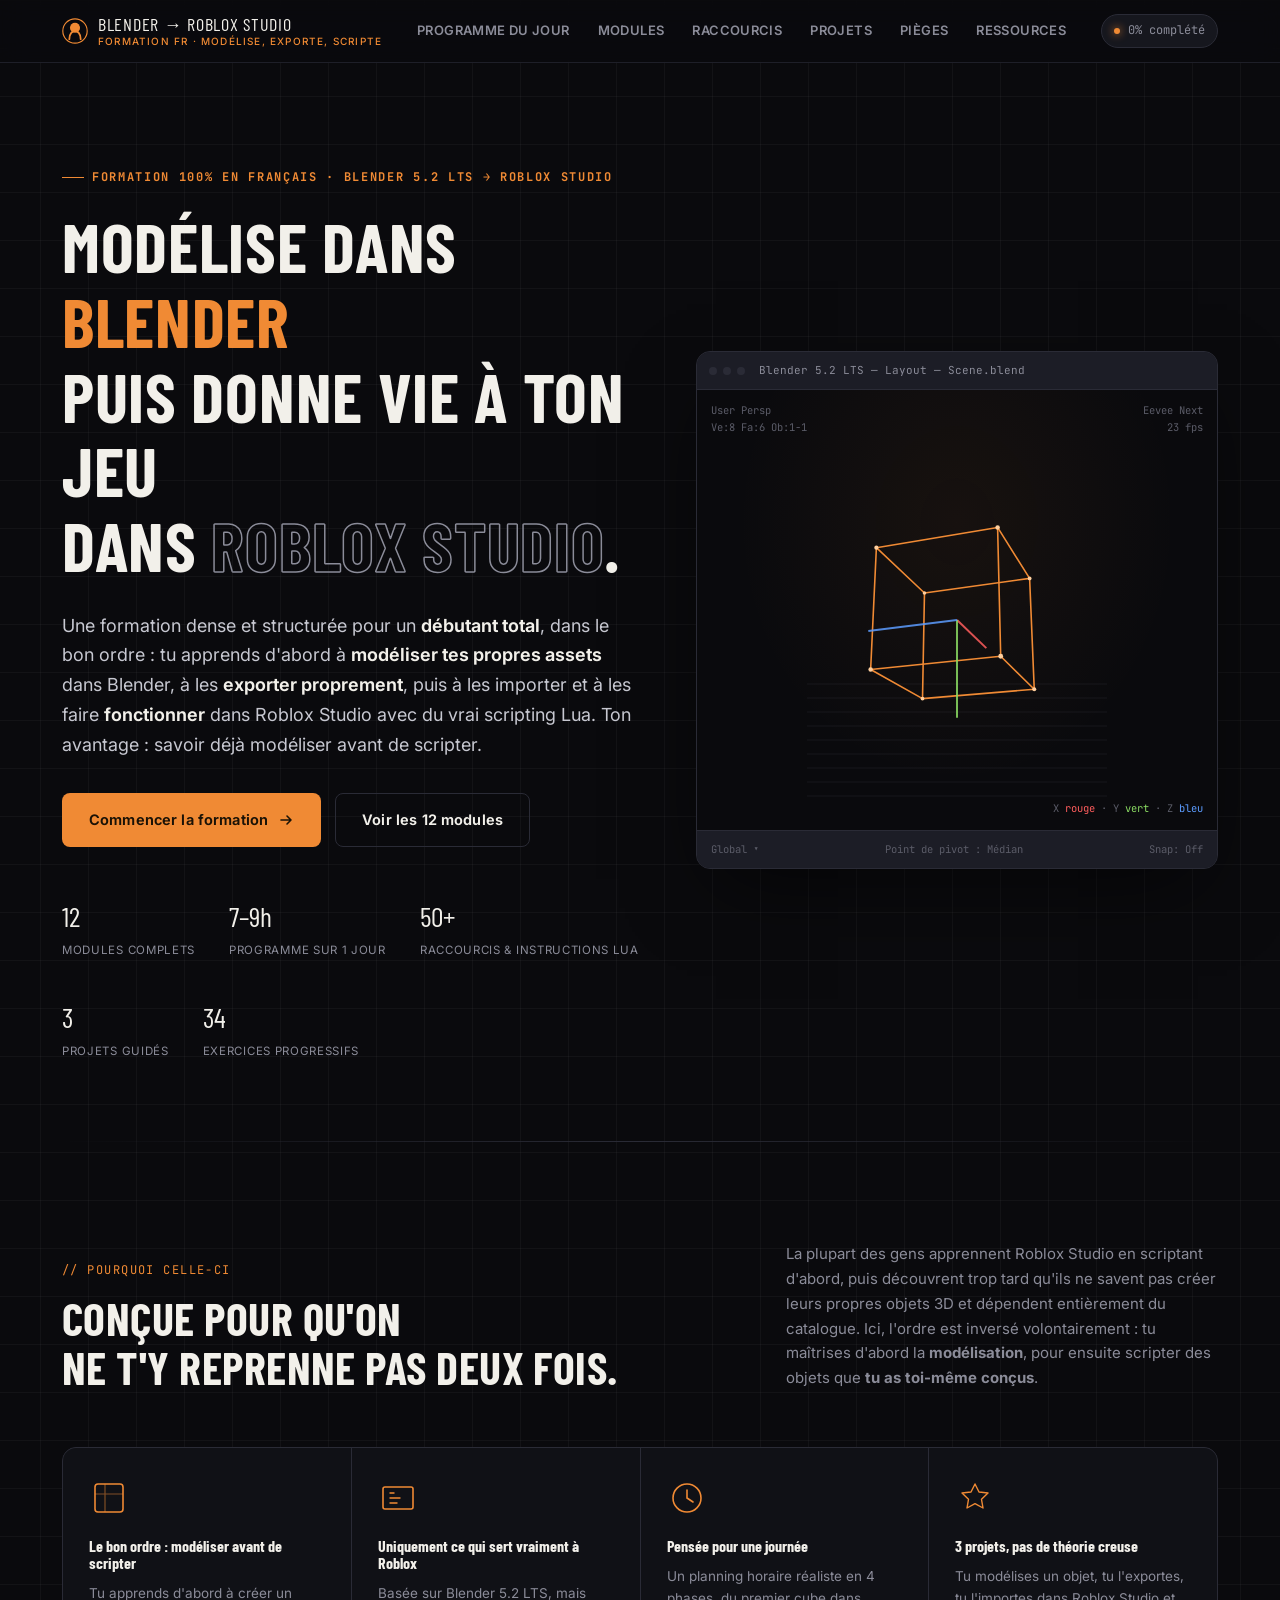
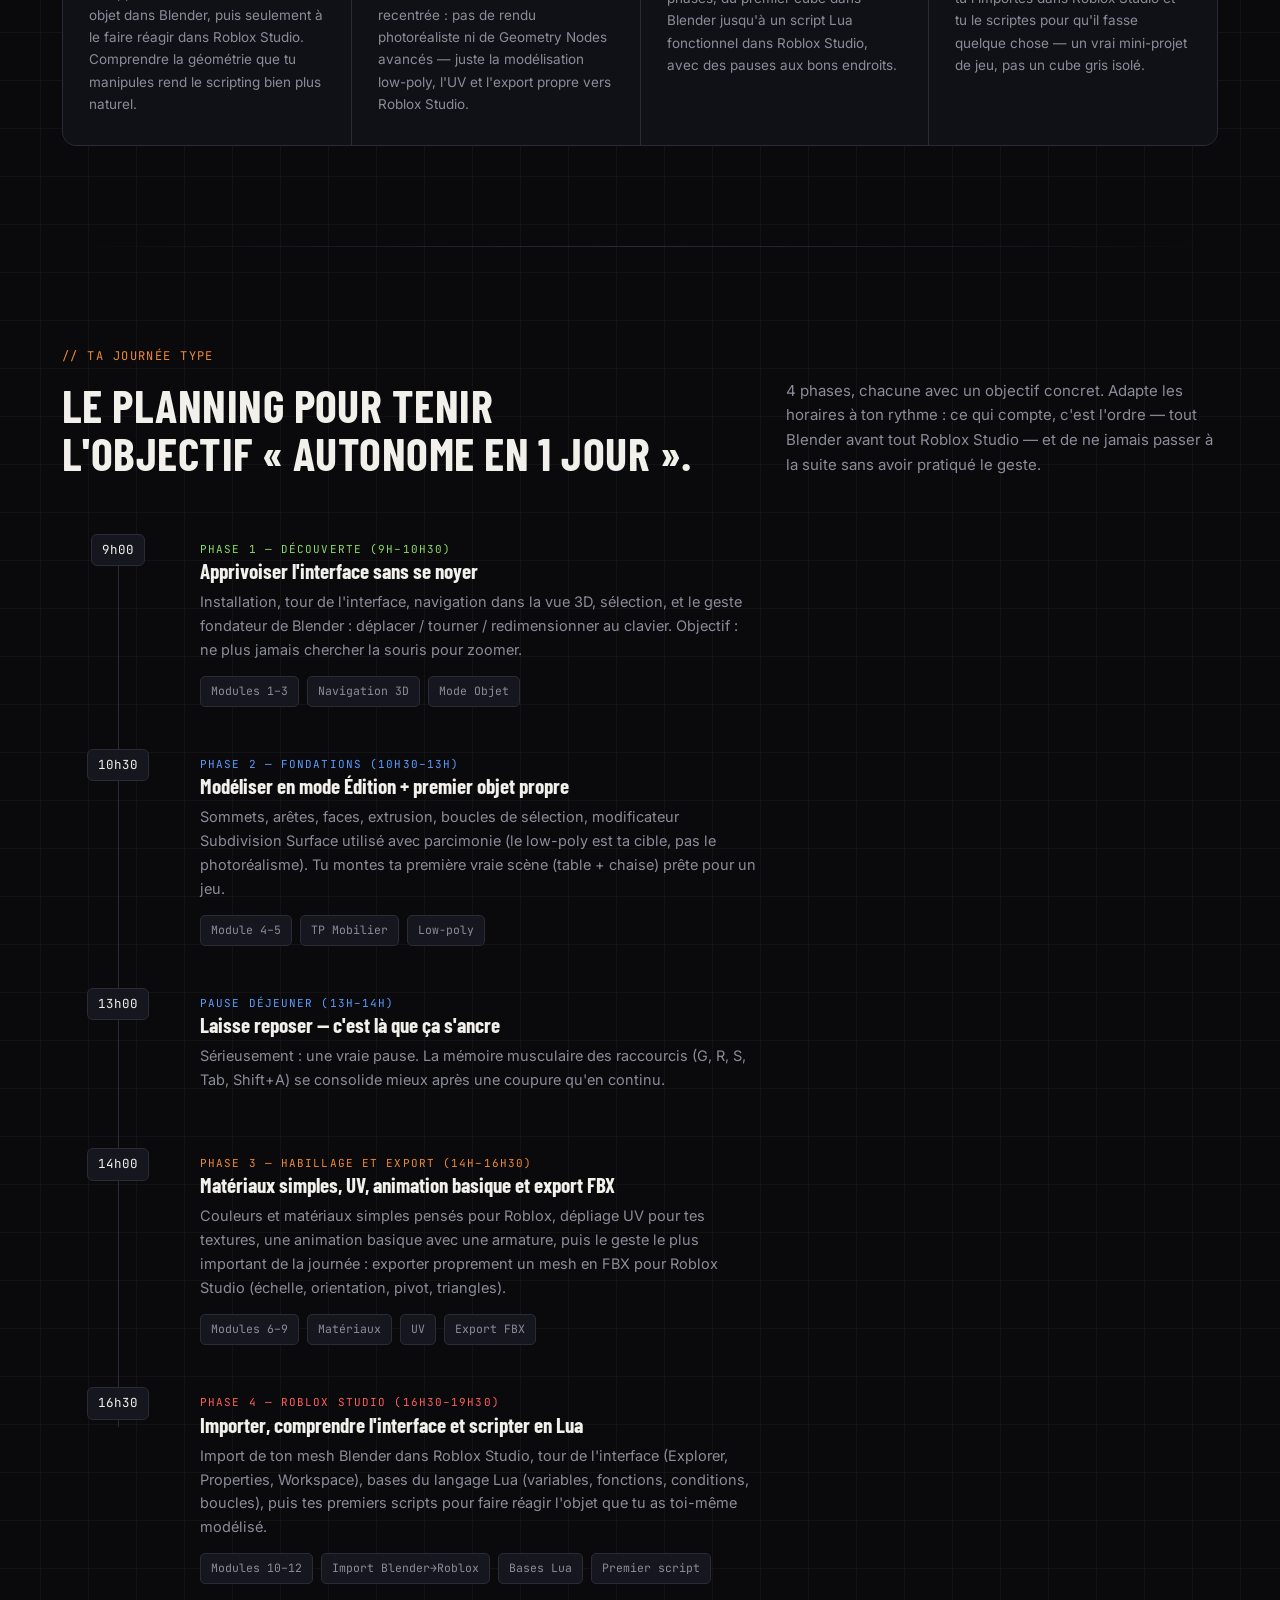
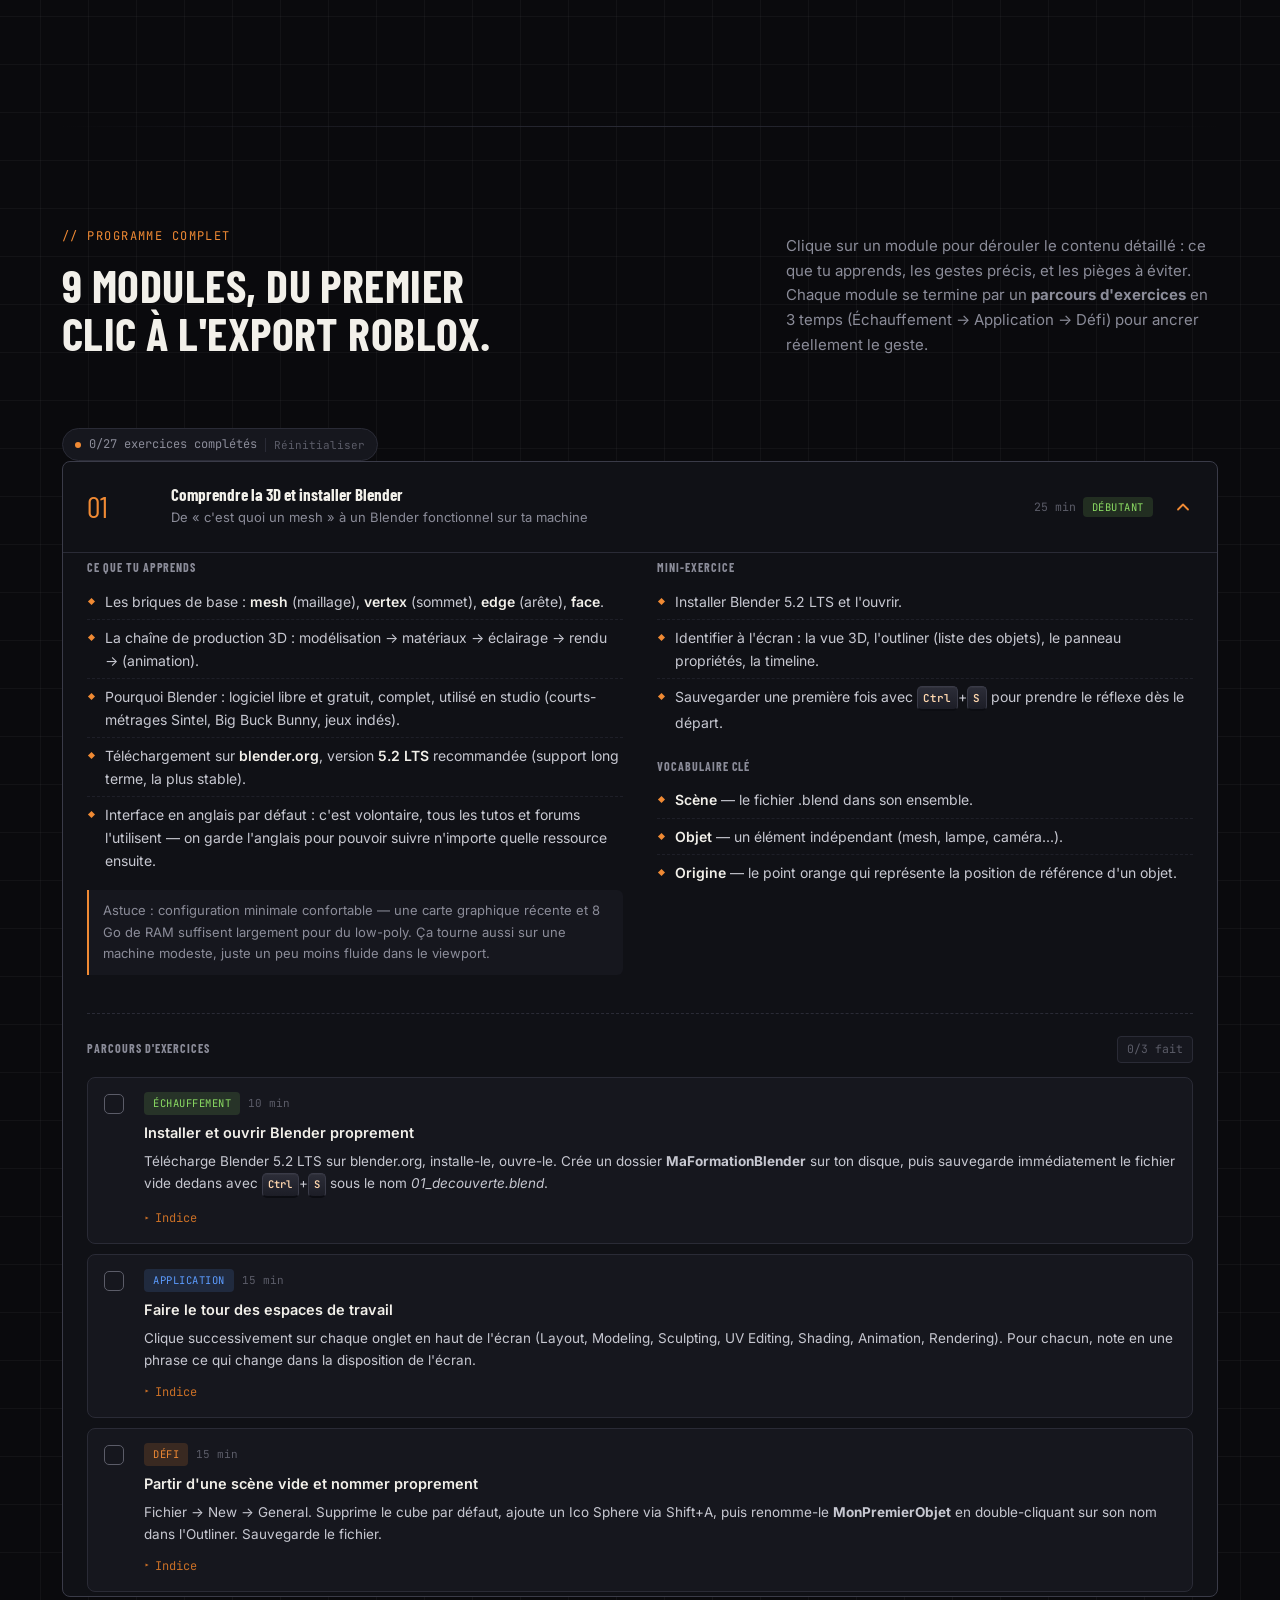
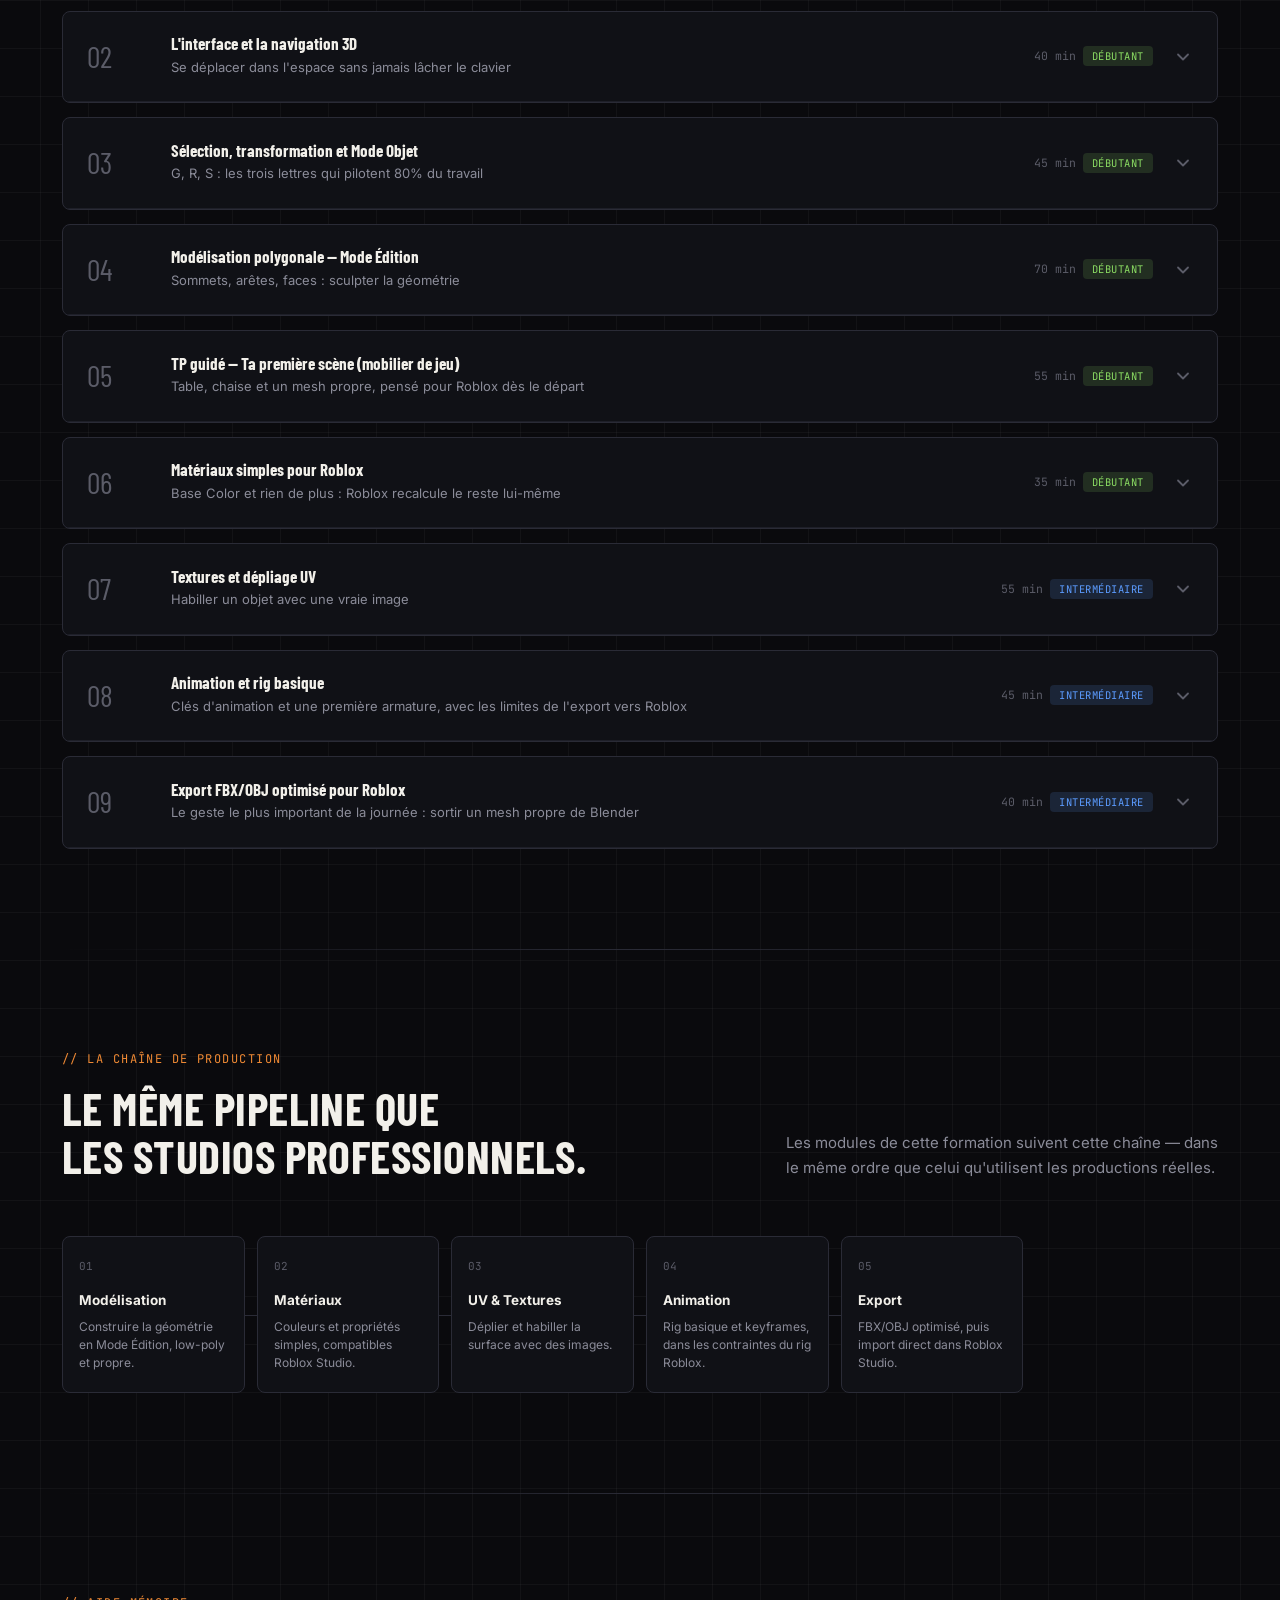
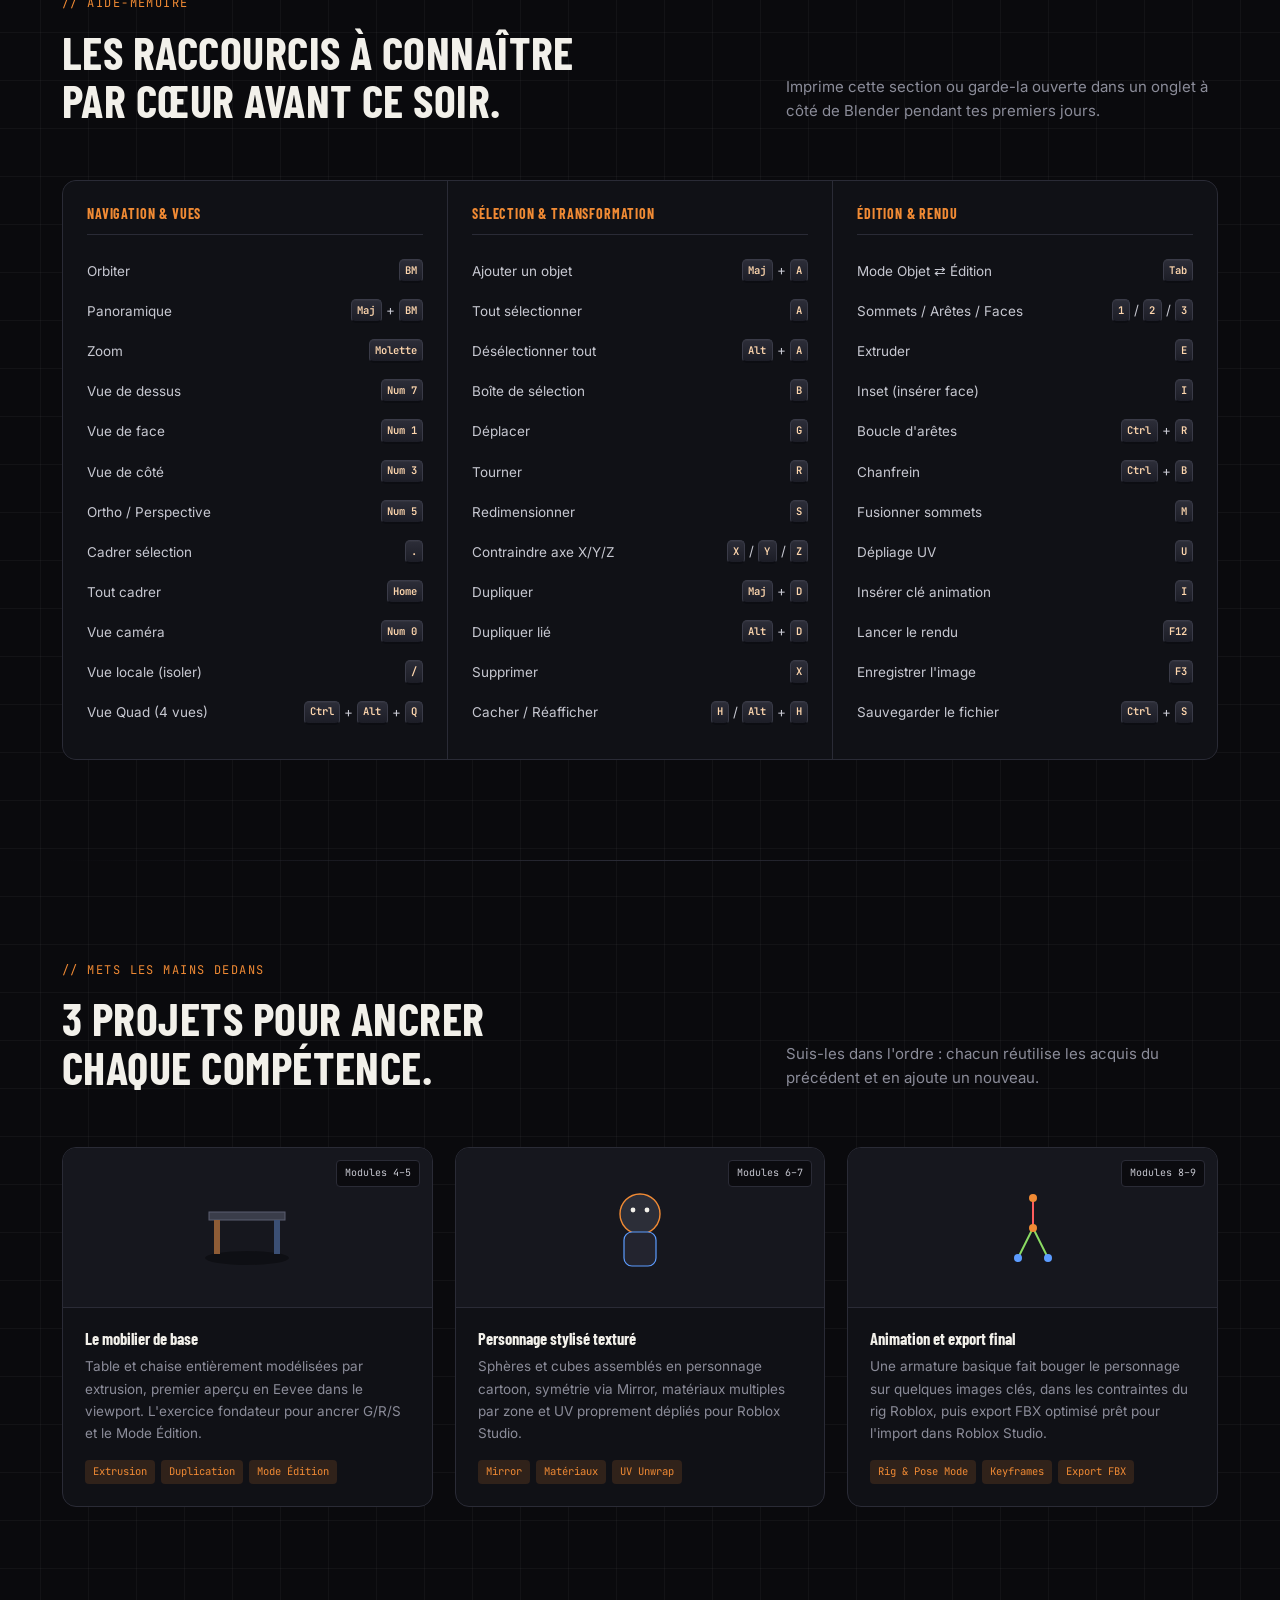
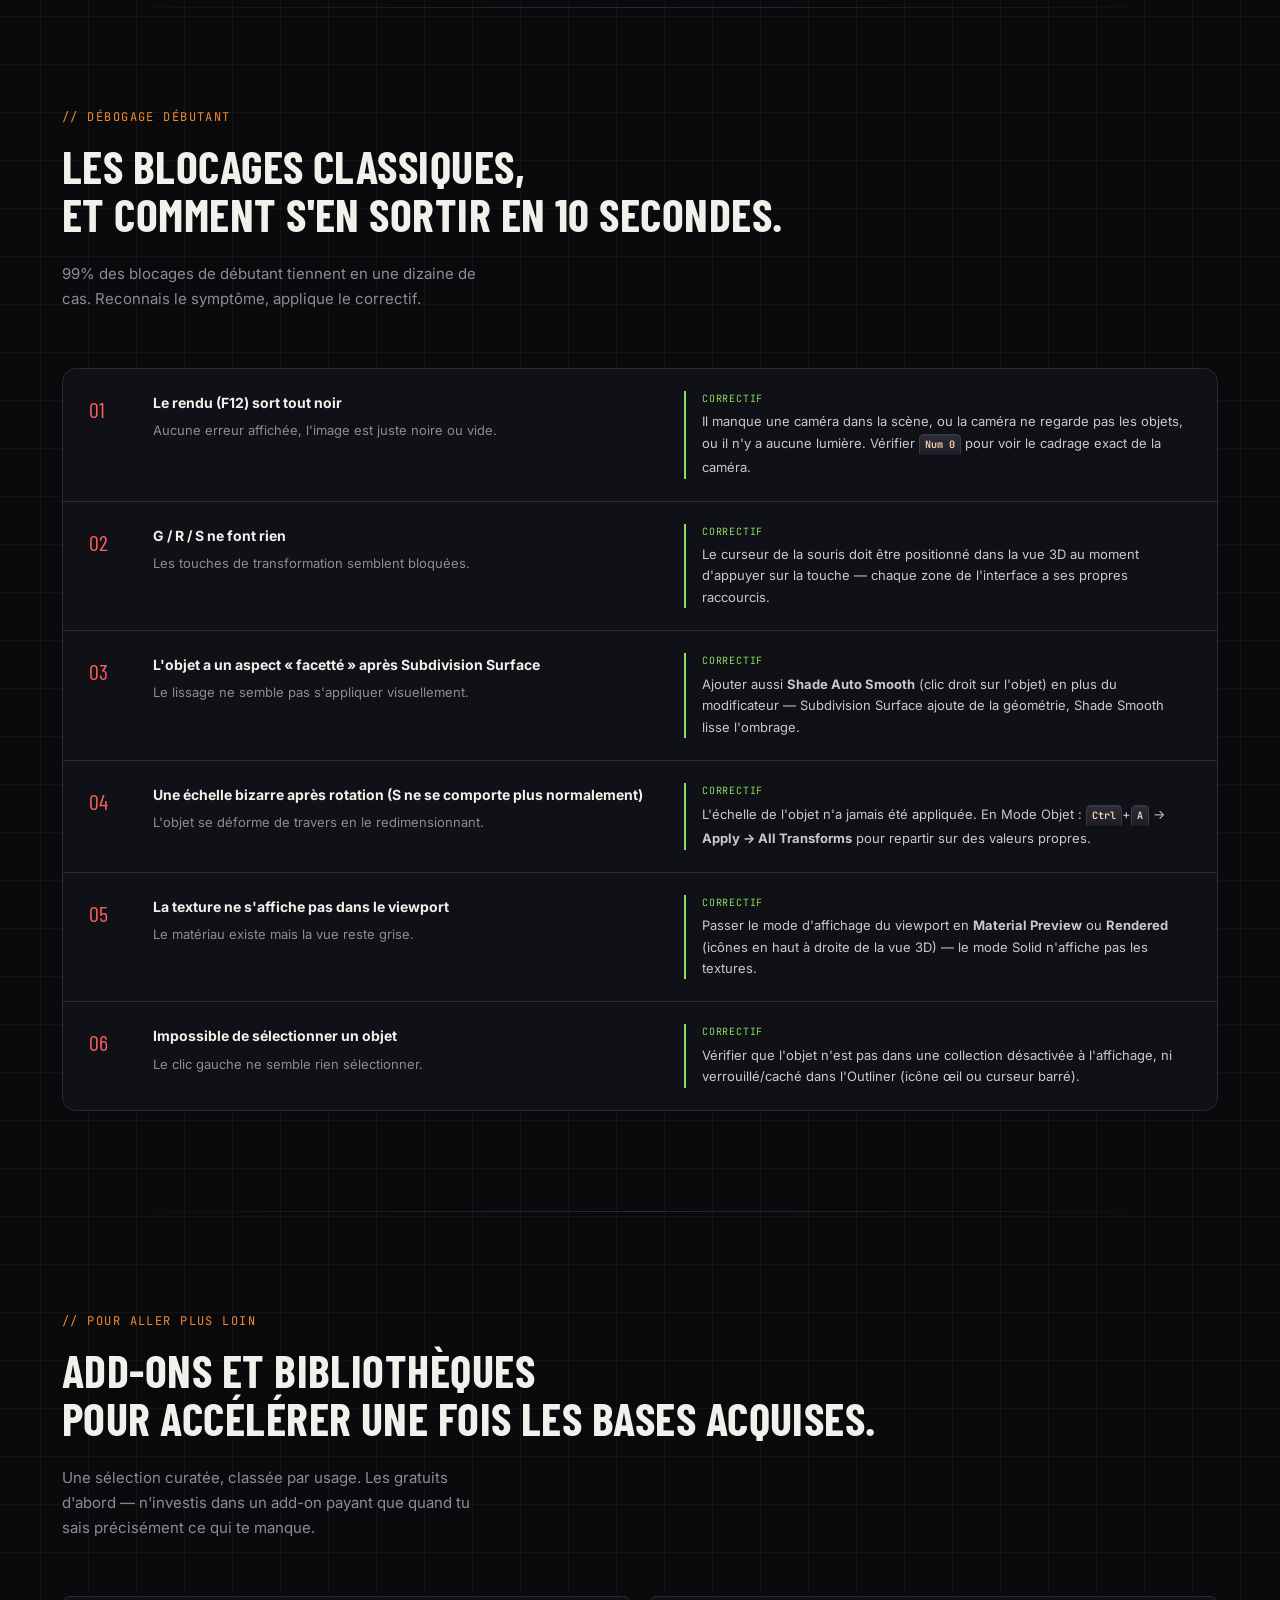
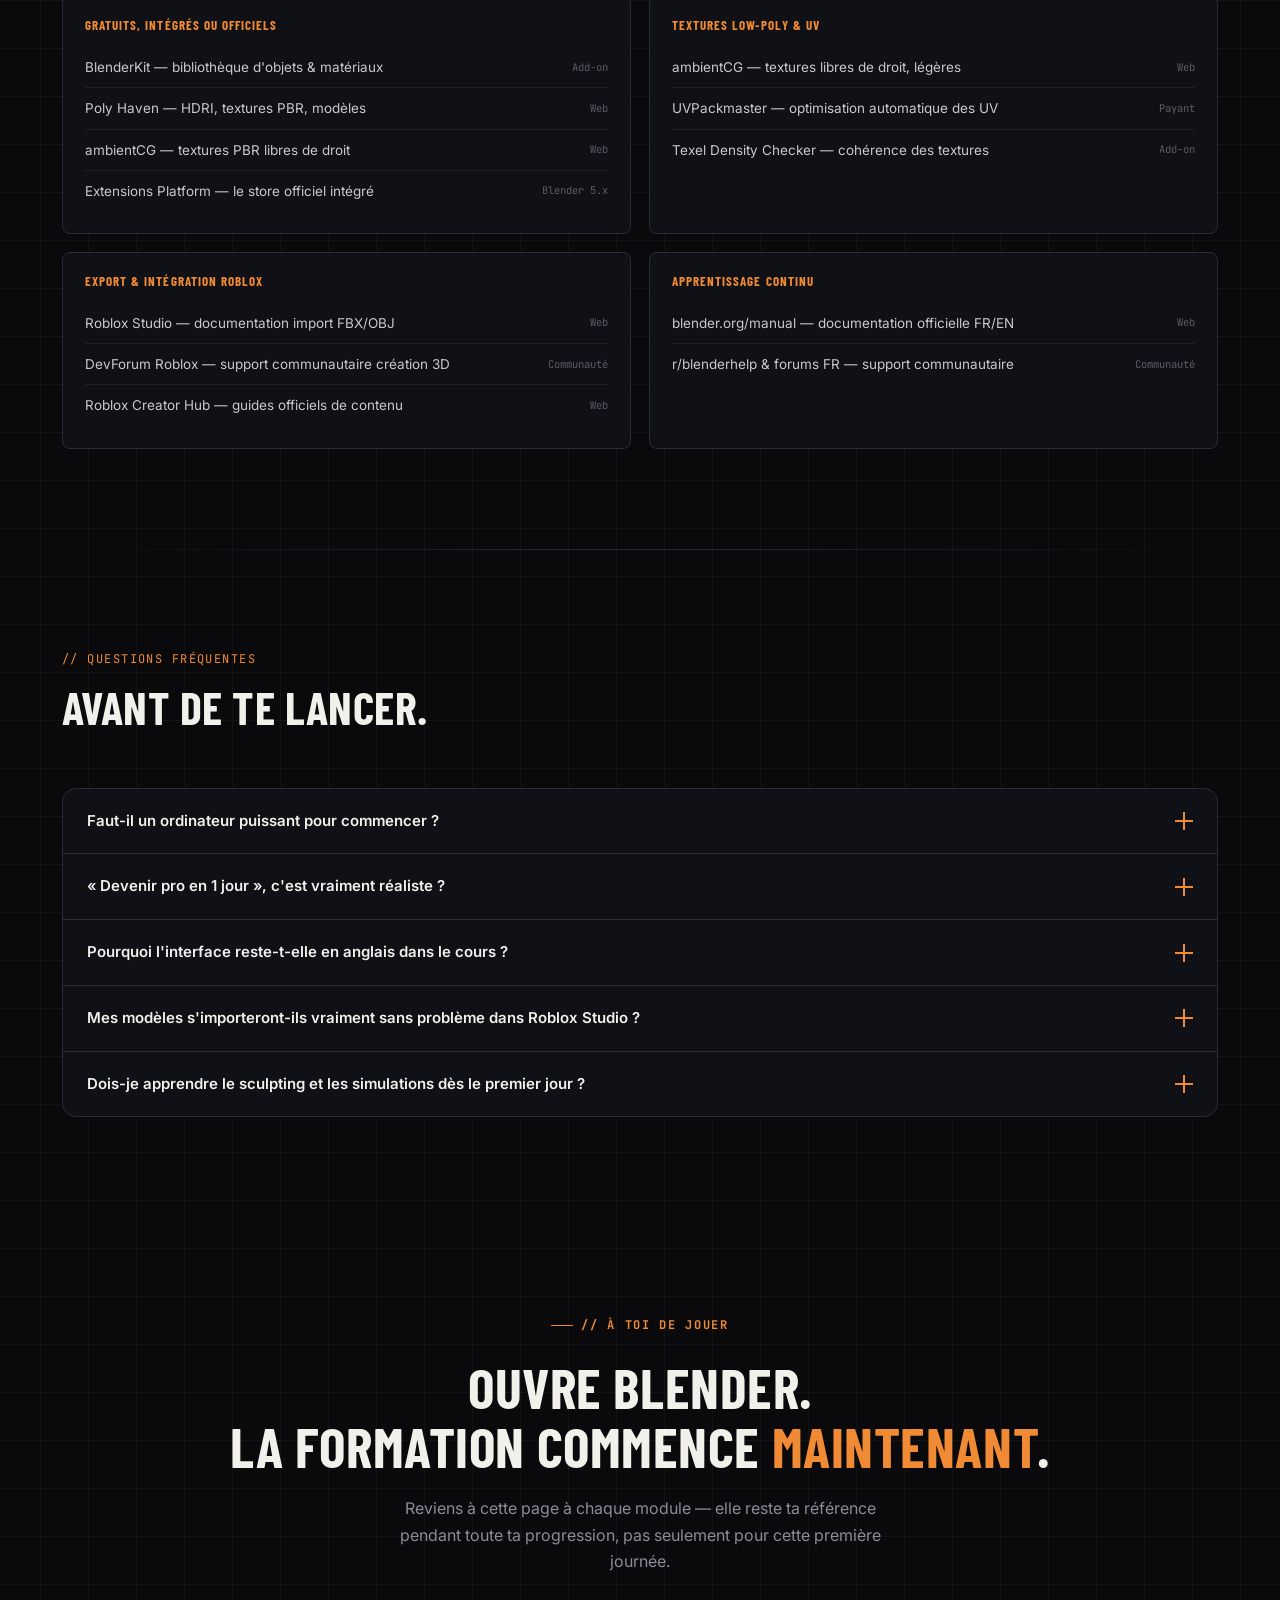
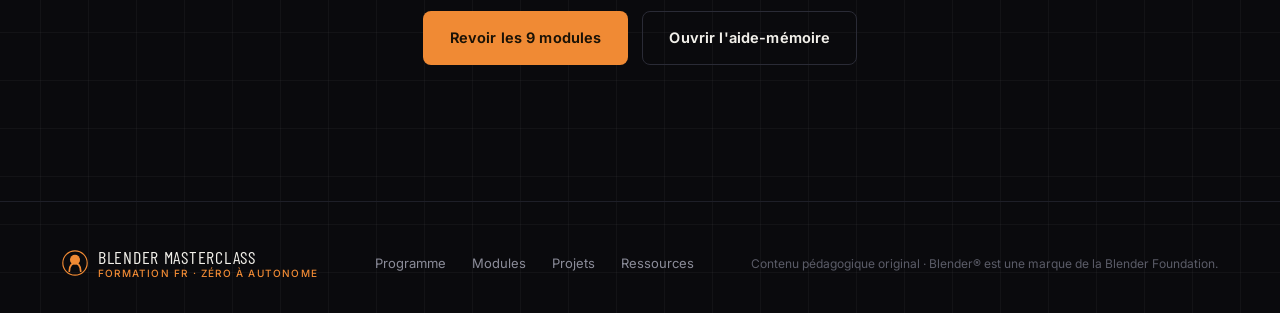
==== commit 0ffd432b: "Add files via upload" ====
--- a/index.html
+++ b/index.html
@@ -3,8 +3,8 @@
 <head>
 <meta charset="UTF-8">
 <meta name="viewport" content="width=device-width, initial-scale=1.0">
-<title>Blender Masterclass — La formation complète pour débuter en 3D, en français</title>
-<meta name="description" content="Formation Blender 3D complète en français, pensée pour un débutant qui veut devenir autonome en une journée. Interface, modélisation, matériaux, éclairage, animation, Geometry Nodes, rendu.">
+<title>Blender → Roblox Studio — La formation complète pour créer et scripter ton jeu, en français</title>
+<meta name="description" content="Formation en français pour créer des jeux Roblox de A à Z : modélise tes assets dans Blender, exporte-les proprement, puis donne-leur vie avec le scripting Lua dans Roblox Studio.">
 <link rel="preconnect" href="https://fonts.googleapis.com">
 <link rel="preconnect" href="https://fonts.gstatic.com" crossorigin>
 <link href="https://fonts.googleapis.com/css2?family=Inter:wght@400;500;600;700;800&family=Barlow+Condensed:wght@600;700;800&family=JetBrains+Mono:wght@400;500;600;700&display=swap" rel="stylesheet">
@@ -24,8 +24,8 @@
         <path d="M9 26 C9 19 13 16 16 16 C19 16 23 19 23 26" fill="none" stroke="#f08a34" stroke-width="2.2" stroke-linecap="round"/>
       </svg>
       <div class="brand-stack">
-        <span>BLENDER MASTERCLASS</span>
-        <small>Formation FR · Zéro à Autonome</small>
+        <span>BLENDER → ROBLOX STUDIO</span>
+        <small>Formation FR · Modélise, exporte, scripte</small>
       </div>
     </div>
     <nav class="topnav">
@@ -47,27 +47,27 @@
 <section class="hero">
   <div class="container hero-grid">
     <div class="reveal in">
-      <span class="eyebrow">Formation 100% en français · Blender 5.2 LTS</span>
-      <h1>Apprends <span class="accent">Blender</span><br>et deviens <span class="outline">autonome</span><br>en un seul jour.</h1>
+      <span class="eyebrow">Formation 100% en français · Blender 5.2 LTS → Roblox Studio</span>
+      <h1>Modélise dans <span class="accent">Blender</span><br>puis donne vie à ton jeu<br>dans <span class="outline">Roblox Studio</span>.</h1>
       <p class="hero-lede">
-        Une formation dense et structurée, pensée pour un <strong>débutant total</strong> :
-        interface, modélisation, matériaux, éclairage, animation, et même les
-        <strong>Geometry Nodes</strong>. Tout ce qu'il te faut pour partir de zéro
-        et livrer ton premier rendu 3D dans la journée — sans blabla, avec les vrais raccourcis.
+        Une formation dense et structurée pour un <strong>débutant total</strong>, dans le bon ordre :
+        tu apprends d'abord à <strong>modéliser tes propres assets</strong> dans Blender, à les
+        <strong>exporter proprement</strong>, puis à les importer et à les faire <strong>fonctionner</strong>
+        dans Roblox Studio avec du vrai scripting Lua. Ton avantage : savoir déjà modéliser avant de scripter.
       </p>
       <div class="hero-ctas">
         <a href="#programme" class="btn btn-primary">
           Commencer la formation
           <svg width="16" height="16" viewBox="0 0 16 16" fill="none"><path d="M3 8h10M9 4l4 4-4 4" stroke="currentColor" stroke-width="1.6" stroke-linecap="round" stroke-linejoin="round"/></svg>
         </a>
-        <a href="#modules" class="btn btn-ghost">Voir les 11 modules</a>
+        <a href="#modules" class="btn btn-ghost">Voir les 12 modules</a>
       </div>
       <div class="hero-meta">
-        <div class="hero-meta-item"><span class="num">11</span><span class="lbl">Modules complets</span></div>
+        <div class="hero-meta-item"><span class="num">12</span><span class="lbl">Modules complets</span></div>
         <div class="hero-meta-item"><span class="num">7–9h</span><span class="lbl">Programme sur 1 jour</span></div>
-        <div class="hero-meta-item"><span class="num">60+</span><span class="lbl">Raccourcis essentiels</span></div>
+        <div class="hero-meta-item"><span class="num">50+</span><span class="lbl">Raccourcis & instructions Lua</span></div>
         <div class="hero-meta-item"><span class="num">3</span><span class="lbl">Projets guidés</span></div>
-        <div class="hero-meta-item"><span class="num">33</span><span class="lbl">Exercices progressifs</span></div>
+        <div class="hero-meta-item"><span class="num">34</span><span class="lbl">Exercices progressifs</span></div>
       </div>
     </div>
 
@@ -78,7 +78,7 @@
       </div>
       <div class="viewport-stage" id="viewportStage">
         <div class="viewport-hud hud-tl">User Persp<br>Ve:8 Fa:6 Ob:1-1</div>
-        <div class="viewport-hud hud-tr">Cycles<br><span id="fpsCounter">24 fps</span></div>
+        <div class="viewport-hud hud-tr">Eevee Next<br><span id="fpsCounter">24 fps</span></div>
         <svg id="cubeSvg" width="380" height="360" viewBox="0 0 380 360"></svg>
         <div class="viewport-hud hud-br">X <span class="axis-x-c">rouge</span> · Y <span class="axis-y-c">vert</span> · Z <span class="axis-z-c">bleu</span></div>
       </div>
@@ -102,32 +102,33 @@
         <h2>Conçue pour qu'on <br>ne t'y reprenne pas deux fois.</h2>
       </div>
       <p class="section-desc">
-        La plupart des tutos Blender sont soit trop lents (des heures pour poser un cube),
-        soit trop rapides (ils supposent que tu connais déjà les raccourcis). Celle-ci
-        est calibrée pour un vrai débutant, avec un objectif d'autonomie réelle.
+        La plupart des gens apprennent Roblox Studio en scriptant d'abord, puis découvrent trop tard
+        qu'ils ne savent pas créer leurs propres objets 3D et dépendent entièrement du catalogue.
+        Ici, l'ordre est inversé volontairement : tu maîtrises d'abord la <strong>modélisation</strong>,
+        pour ensuite scripter des objets que <strong>tu as toi-même conçus</strong>.
       </p>
     </div>
 
     <div class="pillars">
       <div class="pillar">
         <svg class="icon-wrap" viewBox="0 0 40 40" fill="none" aria-hidden="true" focusable="false"><rect x="6" y="6" width="28" height="28" rx="3" stroke="currentColor" stroke-width="1.6"/><path d="M6 16h28M16 6v28" stroke="currentColor" stroke-width="1.2" opacity="0.5"/></svg>
-        <h3>Structure pédagogique claire</h3>
-        <p>Chaque module suit la même logique : concept → geste clavier/souris → piège fréquent → mini-exercice. Aucune impasse.</p>
+        <h3>Le bon ordre : modéliser avant de scripter</h3>
+        <p>Tu apprends d'abord à créer un objet dans Blender, puis seulement à le faire réagir dans Roblox Studio. Comprendre la géométrie que tu manipules rend le scripting bien plus naturel.</p>
       </div>
       <div class="pillar">
         <svg class="icon-wrap" viewBox="0 0 40 40" fill="none" aria-hidden="true" focusable="false"><rect x="5" y="9" width="30" height="22" rx="2" stroke="currentColor" stroke-width="1.6"/><path d="M12 15h4M12 20h10M12 25h7" stroke="currentColor" stroke-width="1.4" stroke-linecap="round"/></svg>
-        <h3>100% à jour, en français</h3>
-        <p>Basée sur Blender 5.2 LTS (2026) : interface actuelle, Eevee Next, Cycles, Geometry Nodes — pas une capture d'écran d'il y a 15 ans.</p>
+        <h3>Uniquement ce qui sert vraiment à Roblox</h3>
+        <p>Basée sur Blender 5.2 LTS, mais recentrée : pas de rendu photoréaliste ni de Geometry Nodes avancés — juste la modélisation low-poly, l'UV et l'export propre vers Roblox Studio.</p>
       </div>
       <div class="pillar">
         <svg class="icon-wrap" viewBox="0 0 40 40" fill="none" aria-hidden="true" focusable="false"><circle cx="20" cy="20" r="14" stroke="currentColor" stroke-width="1.6"/><path d="M20 12v8l6 4" stroke="currentColor" stroke-width="1.6" stroke-linecap="round"/></svg>
         <h3>Pensée pour une journée</h3>
-        <p>Un planning horaire réaliste en 4 phases, du premier cube au personnage texturé et animé, avec des pauses aux bons endroits.</p>
+        <p>Un planning horaire réaliste en 4 phases, du premier cube dans Blender jusqu'à un script Lua fonctionnel dans Roblox Studio, avec des pauses aux bons endroits.</p>
       </div>
       <div class="pillar">
         <svg class="icon-wrap" viewBox="0 0 40 40" fill="none" aria-hidden="true" focusable="false"><path d="M20 6l4 8 9 1-6.5 6.3L28 30l-8-4.3L12 30l1.5-8.7L7 15l9-1 4-8z" stroke="currentColor" stroke-width="1.4" stroke-linejoin="round"/></svg>
         <h3>3 projets, pas de théorie creuse</h3>
-        <p>Tu modélises, textures, éclaires et animes de vrais objets — pas juste un cube gris posé sur un plan blanc.</p>
+        <p>Tu modélises un objet, tu l'exportes, tu l'importes dans Roblox Studio et tu le scriptes pour qu'il fasse quelque chose — un vrai mini-projet de jeu, pas un cube gris isolé.</p>
       </div>
     </div>
   </div>
@@ -145,8 +146,8 @@
       </div>
       <p class="section-desc">
         4 phases, chacune avec un objectif concret. Adapte les horaires à ton rythme :
-        ce qui compte, c'est l'ordre et de ne jamais passer à la suite sans avoir
-        pratiqué le geste.
+        ce qui compte, c'est l'ordre — tout Blender avant tout Roblox Studio — et de ne
+        jamais passer à la suite sans avoir pratiqué le geste.
       </p>
     </div>
 
@@ -166,9 +167,9 @@
         <div class="day-rail"><div class="time-tag">10h30</div><div class="day-rail-line"></div></div>
         <div class="day-content">
           <span class="phase-label p-fondations">Phase 2 — Fondations (10h30–13h)</span>
-          <h3>Modéliser en mode Édition + premier rendu</h3>
-          <p>Sommets, arêtes, faces, extrusion, boucles de sélection, modificateur Subdivision Surface. Tu montes ta première vraie scène (table + chaise) et tu sors ton premier rendu Cycles.</p>
-          <div class="day-tags"><span>Module 4–5</span><span>TP Mobilier</span><span>Premier rendu</span></div>
+          <h3>Modéliser en mode Édition + premier objet propre</h3>
+          <p>Sommets, arêtes, faces, extrusion, boucles de sélection, modificateur Subdivision Surface utilisé avec parcimonie (le low-poly est ta cible, pas le photoréalisme). Tu montes ta première vraie scène (table + chaise) prête pour un jeu.</p>
+          <div class="day-tags"><span>Module 4–5</span><span>TP Mobilier</span><span>Low-poly</span></div>
         </div>
       </div>
 
@@ -184,20 +185,20 @@
       <div class="day-block reveal">
         <div class="day-rail"><div class="time-tag">14h00</div><div class="day-rail-line"></div></div>
         <div class="day-content">
-          <span class="phase-label p-creation">Phase 3 — Création (14h–17h30)</span>
-          <h3>Matériaux, textures, éclairage, courbes, texte 3D</h3>
-          <p>Shader Editor et nodes Principled BSDF, dépliage UV, les 4 types de lampes et leurs usages, modélisation par courbes. Tu textures et éclaires ton objet de la matinée jusqu'à obtenir un rendu présentable.</p>
-          <div class="day-tags"><span>Modules 6–9</span><span>Shading</span><span>Éclairage 3 points</span><span>UV</span></div>
+          <span class="phase-label p-creation">Phase 3 — Habillage et export (14h–16h30)</span>
+          <h3>Matériaux simples, UV, animation basique et export FBX</h3>
+          <p>Couleurs et matériaux simples pensés pour Roblox, dépliage UV pour tes textures, une animation basique avec une armature, puis le geste le plus important de la journée : exporter proprement un mesh en FBX pour Roblox Studio (échelle, orientation, pivot, triangles).</p>
+          <div class="day-tags"><span>Modules 6–9</span><span>Matériaux</span><span>UV</span><span>Export FBX</span></div>
         </div>
       </div>
 
       <div class="day-block reveal">
-        <div class="day-rail"><div class="time-tag">17h30</div></div>
+        <div class="day-rail"><div class="time-tag">16h30</div></div>
         <div class="day-content">
-          <span class="phase-label p-maitrise">Phase 4 — Mise en mouvement (17h30–19h30)</span>
-          <h3>Animation, rig simple et découverte des Geometry Nodes</h3>
-          <p>Clés d'animation, courbes IPO/F-Curves, une armature basique pour faire bouger un objet, puis une première approche des Geometry Nodes pour générer de la variation procédurale. Tu termines avec une courte animation exportée en vidéo.</p>
-          <div class="day-tags"><span>Modules 10–11</span><span>Keyframes</span><span>Rig basique</span><span>Geometry Nodes</span><span>Export</span></div>
+          <span class="phase-label p-maitrise">Phase 4 — Roblox Studio (16h30–19h30)</span>
+          <h3>Importer, comprendre l'interface et scripter en Lua</h3>
+          <p>Import de ton mesh Blender dans Roblox Studio, tour de l'interface (Explorer, Properties, Workspace), bases du langage Lua (variables, fonctions, conditions, boucles), puis tes premiers scripts pour faire réagir l'objet que tu as toi-même modélisé.</p>
+          <div class="day-tags"><span>Modules 10–12</span><span>Import Blender→Roblox</span><span>Bases Lua</span><span>Premier script</span></div>
         </div>
       </div>
 
@@ -213,7 +214,7 @@
     <div class="section-head">
       <div>
         <span class="section-tag">// Programme complet</span>
-        <h2>11 modules, du premier<br>clic au Geometry Nodes.</h2>
+        <h2>9 modules, du premier<br>clic à l'export Roblox.</h2>
       </div>
       <p class="section-desc">Clique sur un module pour dérouler le contenu détaillé : ce que tu apprends, les gestes précis, et les pièges à éviter. Chaque module se termine par un <strong>parcours d'exercices</strong> en 3 temps (Échauffement → Application → Défi) pour ancrer réellement le geste.</p>
     </div>
@@ -248,7 +249,7 @@
                 <li>Téléchargement sur <strong>blender.org</strong>, version <strong>5.2 LTS</strong> recommandée (support long terme, la plus stable).</li>
                 <li>Interface en anglais par défaut : c'est volontaire, tous les tutos et forums l'utilisent — on garde l'anglais pour pouvoir suivre n'importe quelle ressource ensuite.</li>
               </ul>
-              <p class="note">Astuce : configuration minimale confortable — une carte graphique récente (Nvidia idéalement pour Cycles/OptiX) et 16 Go de RAM. Ça tourne sur moins, mais les rendus seront plus lents.</p>
+              <p class="note">Astuce : configuration minimale confortable — une carte graphique récente et 8 Go de RAM suffisent largement pour du low-poly. Ça tourne aussi sur une machine modeste, juste un peu moins fluide dans le viewport.</p>
             </div>
             <div class="lesson-block">
               <h4>Mini-exercice</h4>
@@ -574,8 +575,8 @@
         <div class="module-head" role="button" tabindex="0" aria-expanded="false">
           <span class="module-num">05</span>
           <div class="module-titles">
-            <h3>TP guidé — Ta première scène (mobilier)</h3>
-            <p>Table, chaise et premier rendu Cycles</p>
+            <h3>TP guidé — Ta première scène (mobilier de jeu)</h3>
+            <p>Table, chaise et un mesh propre, pensé pour Roblox dès le départ</p>
           </div>
           <span class="module-meta">55 min <span class="badge-level lvl-debutant">Débutant</span></span>
           <svg class="module-chevron" viewBox="0 0 20 20" fill="none" aria-hidden="true" focusable="false"><path d="M5 7.5l5 5 5-5" stroke="currentColor" stroke-width="1.8" stroke-linecap="round" stroke-linejoin="round"/></svg>
@@ -588,20 +589,21 @@
                 <li>Ajouter un cube (<kbd>Shift+A</kbd> → Mesh → Cube), l'aplatir en plateau de table avec <kbd>S</kbd> <kbd>Z</kbd> <kbd>0.1</kbd>.</li>
                 <li>Passer en Mode Édition, sélectionner les 4 coins du dessous, <strong>extruder</strong> (<kbd>E</kbd>) vers le bas pour créer les pieds.</li>
                 <li>Dupliquer (<kbd>Alt+D</kbd>) pour les 3 autres pieds — le duplicata lié permet de tous les épaissir en une fois.</li>
-                <li>Ajouter une caméra (<kbd>Shift+A</kbd> → Caméra), la positionner avec <kbd>Num 0</kbd> pour voir à travers son objectif.</li>
-                <li>Ajouter une lampe Sun ou Area au-dessus de la scène.</li>
-              </ul>
-            </div>
-            <div class="lesson-block">
-              <h4>Premier rendu</h4>
-              <div class="kbd-row"><span class="lbl">Lancer le rendu</span><kbd>F12</kbd></div>
-              <div class="kbd-row"><span class="lbl">Enregistrer l'image</span><kbd>F3</kbd></div>
-              <div class="kbd-row"><span class="lbl">Revoir le dernier rendu</span><kbd>F11</kbd></div>
-              <p class="note">Un rendu a besoin au minimum d'une caméra et d'une source de lumière — sans ça, l'image sort noire. C'est l'erreur n°1 des débutants.</p>
+                <li>Garder chaque pied très simple (un cube étiré suffit) : dans un jeu, chaque triangle a un coût, contrairement à un rendu Blender classique.</li>
+              </ul>
+            </div>
+            <div class="lesson-block">
+              <h4>Réflexe « objet de jeu » à prendre dès maintenant</h4>
+              <ul>
+                <li>Une fois content de la forme, <kbd>Ctrl</kbd>+<kbd>A</kbd> → <strong>All Transforms</strong> pour repartir d'une échelle propre à 1.0 (indispensable avant export, voir Module 9).</li>
+                <li>Vérifie l'origine de l'objet : <kbd>Shift</kbd>+<kbd>Ctrl</kbd>+<kbd>Alt</kbd>+<kbd>C</kbd> → « Origin to Geometry » pour la recentrer si besoin.</li>
+                <li>Pas de caméra ni de lumière à ajouter ici : dans Roblox, c'est le moteur du jeu qui gère l'éclairage — ta table doit juste être un mesh propre, pas une scène de rendu.</li>
+              </ul>
+              <p class="note">Différence clé avec un usage Blender classique : on n'optimise pas pour « joli en rendu final », on optimise pour « léger et propre une fois importé dans un moteur de jeu ».</p>
               <h4>Checklist de fin de module</h4>
               <ul>
                 <li>La scène contient au moins 2 objets construits par extrusion.</li>
-                <li>Le rendu F12 affiche une image correctement exposée.</li>
+                <li>Les transformations (échelle/rotation) de chaque objet ont été appliquées.</li>
                 <li>Le fichier est sauvegardé (<kbd>Ctrl+S</kbd>).</li>
               </ul>
             </div>
@@ -618,8 +620,8 @@
                   <div>
                     <div class="exo-top"><span class="exo-tag tag-warmup">Échauffement</span><span class="exo-time">25 min</span></div>
                     <h5>Reproduire la table exactement</h5>
-                    <p>Suis les étapes du projet ci-dessus au pied de la lettre : plateau aplati, 4 pieds extrudés, caméra et lampe Sun. Vérifie chaque item de la checklist de fin de module avant de continuer.</p>
-                    <details class="exo-hint"><summary>Indice</summary><p>Si le rendu F12 sort noir, relis le piège n°1 de la section Pièges fréquents : il manque presque toujours une caméra ou une lumière.</p></details>
+                    <p>Suis les étapes du projet ci-dessus au pied de la lettre : plateau aplati, 4 pieds extrudés. Applique les transforms et vérifie l'origine. Coche chaque item de la checklist de fin de module avant de continuer.</p>
+                    <details class="exo-hint"><summary>Indice</summary><p>Si l'objet « saute » bizarrement quand tu le déplaces après coup, c'est presque toujours une transform non appliquée — relis le piège correspondant dans la section Pièges fréquents.</p></details>
                   </div>
                 </div>
 
@@ -628,8 +630,8 @@
                   <div>
                     <div class="exo-top"><span class="exo-tag tag-application">Application</span><span class="exo-time">25 min</span></div>
                     <h5>Ajouter une chaise assortie</h5>
-                    <p>Construis une chaise en réutilisant les mêmes gestes : cube pour l'assise, extrusion des pieds, extrusion vers le haut pour le dossier. Place-la à côté de la table et vérifie qu'elle s'intègre bien dans le cadrage caméra.</p>
-                    <details class="exo-hint"><summary>Indice</summary><p>Duplique un pied de table (Alt+D pour un duplicata lié) plutôt que de recréer les 4 pieds de la chaise depuis zéro — plus rapide et cohérent visuellement.</p></details>
+                    <p>Construis une chaise en réutilisant les mêmes gestes : cube pour l'assise, extrusion des pieds, extrusion vers le haut pour le dossier. Place-la à côté de la table et compte tes faces (Statistiques dans l'Outliner) : reste sous les 200.</p>
+                    <details class="exo-hint"><summary>Indice</summary><p>Duplique un pied de table (Alt+D pour un duplicata lié) plutôt que de recréer les 4 pieds de la chaise depuis zéro — plus rapide, plus léger et cohérent visuellement.</p></details>
                   </div>
                 </div>
 
@@ -637,8 +639,8 @@
                   <label class="exo-check"><input type="checkbox" data-exo-checkbox="m5-e3"><span class="exo-box"></span></label>
                   <div>
                     <div class="exo-top"><span class="exo-tag tag-challenge">Défi</span><span class="exo-time">30 min</span></div>
-                    <h5>Une salle à manger complète</h5>
-                    <p>Duplique la chaise 3 fois (Maj+D) autour de la table, avec des rotations différentes pour chaque chaise. Ajoute une seconde lampe (Area) pour adoucir les ombres, puis sors un rendu final F12 propre et enregistre-le (F3).</p>
+                    <h5>Une petite salle à manger complète</h5>
+                    <p>Duplique la chaise 3 fois (Maj+D) autour de la table, avec des rotations différentes pour chaque chaise. Applique All Transforms sur chaque objet, puis regroupe le tout dans une Collection nommée « Mobilier » — tu la retrouveras au Module 9 pour l'export.</p>
                     <details class="exo-hint"><summary>Indice</summary><p>Utilise le point de pivot « Curseur 3D » placé au centre de la table pour faire tourner les chaises facilement tout autour, plutôt que de les faire pivoter une par une sur leur propre origine.</p></details>
                   </div>
                 </div>
@@ -654,39 +656,30 @@
         <div class="module-head" role="button" tabindex="0" aria-expanded="false">
           <span class="module-num">06</span>
           <div class="module-titles">
-            <h3>Matériaux et Shader Editor</h3>
-            <p>Le Principled BSDF, le seul node qu'il faut vraiment connaître au début</p>
-          </div>
-          <span class="module-meta">60 min <span class="badge-level lvl-inter">Intermédiaire</span></span>
+            <h3>Matériaux simples pour Roblox</h3>
+            <p>Base Color et rien de plus : Roblox recalcule le reste lui-même</p>
+          </div>
+          <span class="module-meta">35 min <span class="badge-level lvl-debutant">Débutant</span></span>
           <svg class="module-chevron" viewBox="0 0 20 20" fill="none" aria-hidden="true" focusable="false"><path d="M5 7.5l5 5 5-5" stroke="currentColor" stroke-width="1.8" stroke-linecap="round" stroke-linejoin="round"/></svg>
         </div>
         <div class="module-body">
           <div class="module-body-inner">
             <div class="lesson-block">
+              <h4>Pourquoi on simplifie ici</h4>
+              <p style="font-size:13.5px;color:var(--ink-3);margin-bottom:10px;">Blender permet de construire des shaders très complexes (nodes, Metallic, Roughness, Emission...), mais à l'export FBX vers Roblox, seule la <strong>couleur de base</strong> et éventuellement une <strong>texture image</strong> passent correctement. Une fois l'objet importé, c'est <strong>Roblox Studio</strong> (propriétés Material, Color, Reflectance) qui gère l'aspect final en jeu. Construire un shader complexe dans Blender pour un objet Roblox est donc du temps perdu.</p>
               <h4>Créer et assigner un matériau</h4>
               <ul>
                 <li>Onglet Propriétés → icône sphère à damier → <strong>New</strong> crée un matériau sur l'objet sélectionné.</li>
-                <li>Un objet peut avoir plusieurs matériaux ; en Mode Édition, sélectionner des faces puis cliquer <strong>Assign</strong> pour leur attribuer un matériau spécifique.</li>
-                <li>L'espace de travail <strong>Shading</strong> (en haut) ouvre le Shader Editor à base de nœuds.</li>
-              </ul>
-              <h4>Le node Principled BSDF</h4>
-              <ul>
-                <li><strong>Base Color</strong> — la couleur / texture diffuse.</li>
-                <li><strong>Metallic</strong> — 0 = diélectrique (plastique, bois...), 1 = métal pur.</li>
-                <li><strong>Roughness</strong> — 0 = miroir parfait, 1 = totalement mat.</li>
-                <li><strong>Normal</strong> (via un node Normal Map) — simule du relief sans ajouter de géométrie.</li>
-                <li><strong>Emission</strong> — rend la surface lumineuse (néons, écrans).</li>
-                <li><strong>Alpha</strong> — transparence (verre, feuillage découpé).</li>
-              </ul>
-              <p class="note">Un modèle « métal / rugosité » couvre 95% des matériaux réels : combine Metallic et Roughness plutôt que de chercher des propriétés exotiques.</p>
-            </div>
-            <div class="lesson-block">
-              <h4>Recettes rapides</h4>
-              <ul>
-                <li><strong>Plastique brillant</strong> — Metallic 0, Roughness ~0.15.</li>
-                <li><strong>Métal brossé</strong> — Metallic 1, Roughness ~0.35 avec une texture noise en entrée de Roughness.</li>
-                <li><strong>Verre</strong> — remplacer par un node Glass BSDF, ou Transmission à 1 sur le Principled.</li>
-                <li><strong>Bois</strong> — texture Image (photo) en Base Color + une version niveau de gris en Roughness.</li>
+                <li>Un objet peut avoir plusieurs matériaux ; en Mode Édition, sélectionner des faces puis cliquer <strong>Assign</strong> pour leur attribuer un matériau spécifique — utile pour distinguer visuellement les parties d'un objet avant même d'arriver dans Roblox.</li>
+                <li>Règle uniquement le champ <strong>Base Color</strong> : c'est la seule valeur qui compte vraiment pour la suite.</li>
+              </ul>
+            </div>
+            <div class="lesson-block">
+              <h4>Ce qu'il faut retenir pour la suite</h4>
+              <ul>
+                <li><strong>Base Color</strong> — la couleur qui sera visible une fois importée (ou remplacée par un des « Material » prédéfinis de Roblox si tu préfères repartir de zéro là-bas).</li>
+                <li><strong>Metallic / Roughness / Emission</strong> — utile seulement si tu comptes exporter aussi une texture image (Module 7) ; ignore ces réglages si tu comptes juste peindre en couleur unie.</li>
+                <li>Pas besoin d'ouvrir le Shader Editor pour ce parcours : le panneau Propriétés suffit largement.</li>
               </ul>
               <h4>Copier un matériau</h4>
               <p style="font-size:13.5px;color:var(--ink-3);">Sélectionner tous les objets concernés, l'objet source en dernier (surbrillance claire), puis <kbd>Ctrl+L</kbd> → <strong>Link Materials</strong>.</p>
@@ -712,10 +705,10 @@
                 <div class="exo-card" data-exo-id="m6-e2">
                   <label class="exo-check"><input type="checkbox" data-exo-checkbox="m6-e2"><span class="exo-box"></span></label>
                   <div>
-                    <div class="exo-top"><span class="exo-tag tag-application">Application</span><span class="exo-time">20 min</span></div>
-                    <h5>Reproduire les 4 recettes rapides</h5>
-                    <p>Sur 4 objets distincts, applique successivement les réglages « plastique brillant », « métal brossé », « verre » et « bois » décrits dans les recettes rapides. Compare visuellement les résultats en Rendered View.</p>
-                    <details class="exo-hint"><summary>Indice</summary><p>Pour le métal brossé, un node Noise Texture branché en Roughness donne un effet plus convaincant qu'une valeur fixe — expérimente l'échelle du bruit.</p></details>
+                    <div class="exo-top"><span class="exo-tag tag-application">Application</span><span class="exo-time">15 min</span></div>
+                    <h5>Colorer la table et la chaise du Module 5</h5>
+                    <p>Reprends ta scène de mobilier. Donne une Base Color bois (brun) à la table et une couleur assortie à la chaise. Utilise Ctrl+L → Link Materials pour appliquer la même couleur à tous les pieds d'un coup.</p>
+                    <details class="exo-hint"><summary>Indice</summary><p>Garde des couleurs franches et simples : dans un jeu vu de loin, les nuances subtiles ne se remarquent presque jamais.</p></details>
                   </div>
                 </div>
 
@@ -724,7 +717,7 @@
                   <div>
                     <div class="exo-top"><span class="exo-tag tag-challenge">Défi</span><span class="exo-time">20 min</span></div>
                     <h5>Un objet, plusieurs matériaux</h5>
-                    <p>Modélise un dé simple (cube). En Mode Édition, sélectionne chaque face une par une et assigne-lui un matériau différent (Assign) pour simuler les 6 faces numérotées d'un dé, ou les zones d'une tasse (corps/anse).</p>
+                    <p>Modélise un dé simple (cube). En Mode Édition, sélectionne chaque face une par une et assigne-lui un matériau différent (Assign) pour simuler les 6 faces numérotées d'un dé — c'est exactement ce geste qui servira pour des objets multi-couleurs dans un jeu (coffre, panneau, etc.).</p>
                     <details class="exo-hint"><summary>Indice</summary><p>Il faut d'abord créer tous les matériaux (New) dans la liste de matériaux de l'objet avant de pouvoir les assigner face par face en Mode Édition.</p></details>
                   </div>
                 </div>
@@ -750,27 +743,27 @@
           <div class="module-body-inner">
             <div class="lesson-block">
               <h4>Pourquoi déplier en UV ?</h4>
-              <p style="font-size:13.5px;color:var(--ink-3);margin-bottom:10px;">Une texture est une image 2D plate. Le dépliage UV consiste à « découper » virtuellement le mesh pour l'aplatir sur ce plan, comme un patron de couture — sans découpe, l'image se plaque n'importe comment sur les formes complexes.</p>
+              <p style="font-size:13.5px;color:var(--ink-3);margin-bottom:10px;">Une texture est une image 2D plate. Le dépliage UV consiste à « découper » virtuellement le mesh pour l'aplatir sur ce plan, comme un patron de couture — sans découpe, l'image se plaque n'importe comment sur les formes complexes. Roblox lit ces coordonnées UV pour poser correctement une texture ou un decal sur ton mesh importé : un mauvais dépliage, c'est une texture étirée ou déformée en jeu.</p>
               <h4>Marche à suivre</h4>
               <ul>
                 <li>En Mode Édition, sélectionner les arêtes qui serviront de découpe (idéalement des zones peu visibles) → clic droit → <strong>Mark Seam</strong>.</li>
                 <li>Tout sélectionner (<kbd>A</kbd>) puis <kbd>U</kbd> → <strong>Unwrap</strong>.</li>
                 <li>Ouvrir l'espace de travail <strong>UV Editing</strong> pour voir et ajuster le résultat déplié.</li>
-                <li>Pour des formes simples : <strong>Smart UV Project</strong> déplie automatiquement sans marquage manuel.</li>
-              </ul>
-            </div>
-            <div class="lesson-block">
-              <h4>Brancher une texture</h4>
-              <ul>
-                <li>Shader Editor → <kbd>Shift+A</kbd> → Texture → <strong>Image Texture</strong>.</li>
-                <li>Charger une image, brancher sa sortie <strong>Color</strong> dans <strong>Base Color</strong> du Principled BSDF.</li>
-                <li>Pour du relief : brancher une seconde image (niveaux de gris) via un node <strong>Normal Map</strong> vers l'entrée Normal.</li>
+                <li>Pour des formes simples : <strong>Smart UV Project</strong> déplie automatiquement sans marquage manuel — largement suffisant pour un prop de jeu low-poly.</li>
+              </ul>
+            </div>
+            <div class="lesson-block">
+              <h4>Ce qui compte vraiment pour Roblox</h4>
+              <ul>
+                <li>Pas besoin d'aller plus loin que l'unwrap dans Blender : Roblox n'importe pas les graphes de nodes du Shader Editor, donc inutile d'y brancher des textures ici.</li>
+                <li>Vérifie l'absence d'étirement dans l'UV Editor (mailles régulières, pas de triangles écrasés) — c'est la seule chose qui affecte le rendu final en jeu.</li>
+                <li>Une fois le mesh exporté (Module 9), l'image de texture s'applique côté Roblox Studio via une <strong>Texture</strong>, une <strong>SurfaceAppearance</strong> ou un <strong>Decal</strong> posé sur les UV que tu viens de créer.</li>
               </ul>
               <h4>Sources de textures gratuites</h4>
               <ul>
-                <li><strong>Poly Haven</strong> — textures PBR HDRI et modèles, licence libre.</li>
-                <li><strong>BlenderKit</strong> — add-on intégré, bibliothèque de matériaux et objets.</li>
-                <li><strong>ambientCG</strong> — textures PBR haute qualité, gratuites.</li>
+                <li><strong>Poly Haven</strong> — textures PBR et images libres de droit, pratiques pour préparer un set d'images à réutiliser dans Roblox.</li>
+                <li><strong>ambientCG</strong> — textures haute qualité, gratuites.</li>
+                <li>Le <strong>Toolbox</strong> de Roblox Studio propose aussi des textures et decals prêts à l'emploi, directement dans l'éditeur — pratique une fois ton mesh importé.</li>
               </ul>
             </div>
 
@@ -804,10 +797,10 @@
                 <div class="exo-card" data-exo-id="m7-e3">
                   <label class="exo-check"><input type="checkbox" data-exo-checkbox="m7-e3"><span class="exo-box"></span></label>
                   <div>
-                    <div class="exo-top"><span class="exo-tag tag-challenge">Défi</span><span class="exo-time">25 min</span></div>
-                    <h5>Texture PBR complète depuis Poly Haven</h5>
-                    <p>Télécharge un set de textures PBR gratuit sur Poly Haven (Base Color + Roughness + Normal). Déplie proprement ton objet, branche les 3 images dans le Shader Editor (Normal via un node Normal Map) et vérifie le rendu en Cycles.</p>
-                    <details class="exo-hint"><summary>Indice</summary><p>La texture de normal map doit être réglée en « Non-Color » dans ses propriétés d'image, sinon Blender interprète mal les valeurs de relief.</p></details>
+                    <div class="exo-top"><span class="exo-tag tag-challenge">Défi</span><span class="exo-time">20 min</span></div>
+                    <h5>Dépliage complet de l'objet du Module 5</h5>
+                    <p>Reprends la table ou la chaise du TP mobilier. Marque des coutures propres sur chaque partie (plateau, pieds), déplie avec Unwrap, et corrige dans l'UV Editor tout étirement visible. Cet UV propre servira directement à l'export du Module 9.</p>
+                    <details class="exo-hint"><summary>Indice</summary><p>Sélectionne une île UV dans l'UV Editor et regarde si ses proportions ressemblent à la face du mesh d'origine — une île très écrasée dans un sens signale un étirement à corriger.</p></details>
                   </div>
                 </div>
 
@@ -822,42 +815,31 @@
         <div class="module-head" role="button" tabindex="0" aria-expanded="false">
           <span class="module-num">08</span>
           <div class="module-titles">
-            <h3>Éclairage et rendu (Cycles / Eevee)</h3>
-            <p>Les 4 lampes et le montage lumière à 3 points</p>
-          </div>
-          <span class="module-meta">50 min <span class="badge-level lvl-inter">Intermédiaire</span></span>
+            <h3>Animation et rig basique</h3>
+            <p>Clés d'animation et une première armature, avec les limites de l'export vers Roblox</p>
+          </div>
+          <span class="module-meta">45 min <span class="badge-level lvl-inter">Intermédiaire</span></span>
           <svg class="module-chevron" viewBox="0 0 20 20" fill="none" aria-hidden="true" focusable="false"><path d="M5 7.5l5 5 5-5" stroke="currentColor" stroke-width="1.8" stroke-linecap="round" stroke-linejoin="round"/></svg>
         </div>
         <div class="module-body">
           <div class="module-body-inner">
             <div class="lesson-block">
-              <h4>Les 4 types de lampe</h4>
-              <ul>
-                <li><strong>Point</strong> — une ampoule : éclaire dans toutes les directions depuis un point.</li>
-                <li><strong>Sun</strong> — rayons parallèles, intensité indépendante de la distance : simule le soleil.</li>
-                <li><strong>Spot</strong> — un cône de lumière, avec angle et adoucissement réglables.</li>
-                <li><strong>Area</strong> — une surface qui émet de la lumière : ombres douces et réalistes, idéale pour un éclairage studio ou simuler une fenêtre.</li>
-              </ul>
-              <h4>Le schéma 3 points (studio)</h4>
-              <ul>
-                <li><strong>Key light</strong> — lumière principale, la plus forte, à 45° de la caméra.</li>
-                <li><strong>Fill light</strong> — plus faible, adoucit les ombres du côté opposé.</li>
-                <li><strong>Rim / Back light</strong> — derrière le sujet, détache la silhouette du fond.</li>
-              </ul>
-            </div>
-            <div class="lesson-block">
-              <h4>Cycles vs Eevee Next</h4>
-              <ul>
-                <li><strong>Eevee Next</strong> — moteur temps réel, rapide, idéal pour itérer et pour le motion design ; qualité désormais très proche de Cycles.</li>
-                <li><strong>Cycles</strong> — moteur par lancer de rayons (path tracing), le plus réaliste, plus lent, avec accélération GPU (OptiX / CUDA / HIP / Metal).</li>
-              </ul>
-              <h4>Paramètres de rendu essentiels</h4>
-              <ul>
-                <li><strong>Résolution</strong> et <strong>Samples</strong> (nombre d'échantillons — plus = moins de grain, plus lent).</li>
-                <li><strong>Denoising</strong> — active un débruitage IA pour réduire les samples nécessaires.</li>
-                <li><strong>World</strong> — le fond de scène et son éclairage ambiant ; un <strong>HDRI</strong> (image panoramique) donne un éclairage réaliste en un clic.</li>
-              </ul>
-              <p class="note">Pour un rendu final propre en Cycles : 128 à 512 samples selon la scène, denoising activé, résolution ×2 pour de l'impression.</p>
+              <h4>Clés d'animation (keyframes)</h4>
+              <div class="kbd-row"><span class="lbl">Insérer une clé (position/rotation/échelle)</span><kbd>I</kbd></div>
+              <div class="kbd-row"><span class="lbl">Supprimer une clé</span><kbd>Alt+I</kbd></div>
+              <div class="kbd-row"><span class="lbl">Image suivante / précédente</span><kbd>→</kbd> / <kbd>←</kbd></div>
+              <div class="kbd-row"><span class="lbl">Lire l'animation</span><kbd>Alt+A</kbd> (ou barre espace)</div>
+              <p style="font-size:13.5px;color:var(--ink-3);margin:10px 0;">Principe : se placer sur une image, poser une clé, avancer dans le temps, changer la valeur, poser une nouvelle clé. Blender interpole automatiquement entre les deux. Ce principe (poser des états clés dans le temps) est le même que celui que tu retrouveras dans l'Animation Editor de Roblox Studio.</p>
+            </div>
+            <div class="lesson-block">
+              <h4>Armature simple (rig)</h4>
+              <ul>
+                <li><kbd>Shift+A</kbd> → Armature : ajoute un premier os.</li>
+                <li>En Mode Édition d'armature, extruder (<kbd>E</kbd>) pour chaîner les os d'un squelette basique.</li>
+                <li>Sélectionner le mesh puis l'armature (<kbd>Maj</kbd>), <kbd>Ctrl+P</kbd> → <strong>With Automatic Weights</strong> : Blender calcule automatiquement quelle partie du maillage suit quel os.</li>
+                <li>En <strong>Pose Mode</strong>, tourner les os anime l'objet sans déformer sa géométrie de base.</li>
+              </ul>
+              <p class="note">Important pour Roblox : exporter une armature Blender personnalisée directement utilisable en jeu est avancé (contraintes de nommage d'os, rigs R6/R15). Pour cette formation, l'objectif est de comprendre le principe du rig — les vrais personnages animés dans Roblox utilisent le plus souvent son propre système de rig, que tu scripteras à partir du Module 12.</p>
             </div>
 
             <div class="lesson-block lesson-block-full exo-path" data-exo-module="m8">
@@ -871,19 +853,19 @@
                   <label class="exo-check"><input type="checkbox" data-exo-checkbox="m8-e1"><span class="exo-box"></span></label>
                   <div>
                     <div class="exo-top"><span class="exo-tag tag-warmup">Échauffement</span><span class="exo-time">10 min</span></div>
-                    <h5>Comparer les 4 types de lampe</h5>
-                    <p>Sur une même scène (un objet + un sol), ajoute successivement une lampe Point, Sun, Spot puis Area (en supprimant la précédente à chaque fois). Observe à chaque fois la douceur et la direction des ombres en Rendered View.</p>
-                    <details class="exo-hint"><summary>Indice</summary><p>Augmente la taille (Size) de la lampe Area pour voir directement son effet sur la douceur des ombres — plus la source est grande, plus l'ombre est douce.</p></details>
+                    <h5>Deux clés, un premier mouvement</h5>
+                    <p>Sur l'image 1, pose une clé de position (I → Location) sur un cube. Avance à l'image 50, déplace le cube et pose une nouvelle clé. Lis l'animation avec Alt+A ou la barre espace.</p>
+                    <details class="exo-hint"><summary>Indice</summary><p>Si le cube ne bouge pas à la lecture, vérifie que tu es bien revenu à l'image 1 avant de lancer la lecture — Blender lit à partir de la position actuelle de la timeline.</p></details>
                   </div>
                 </div>
 
                 <div class="exo-card" data-exo-id="m8-e2">
                   <label class="exo-check"><input type="checkbox" data-exo-checkbox="m8-e2"><span class="exo-box"></span></label>
                   <div>
-                    <div class="exo-top"><span class="exo-tag tag-application">Application</span><span class="exo-time">20 min</span></div>
-                    <h5>Monter un éclairage 3 points</h5>
-                    <p>Reprends l'objet du Module 5 ou 6. Place une lampe Key à 45° de la caméra, une lampe Fill plus faible du côté opposé, et une lampe Rim derrière l'objet. Ajuste les puissances jusqu'à obtenir un rendu équilibré.</p>
-                    <details class="exo-hint"><summary>Indice</summary><p>Commence toujours par régler la Key light seule, puis ajoute la Fill à environ un tiers de sa puissance — c'est plus facile que de régler les trois lampes en même temps.</p></details>
+                    <div class="exo-top"><span class="exo-tag tag-application">Application</span><span class="exo-time">15 min</span></div>
+                    <h5>Adoucir le mouvement dans le Graph Editor</h5>
+                    <p>Reprends l'animation précédente. Ouvre le Graph Editor, sélectionne les clés et change le type d'interpolation en Bézier avec Easing (Ease In/Out) pour obtenir un mouvement qui accélère puis ralentit, au lieu d'une vitesse constante.</p>
+                    <details class="exo-hint"><summary>Indice</summary><p>Le raccourci T dans le Graph Editor ouvre le menu d'interpolation directement sur les clés sélectionnées, sans passer par un menu déroulant.</p></details>
                   </div>
                 </div>
 
@@ -891,9 +873,9 @@
                   <label class="exo-check"><input type="checkbox" data-exo-checkbox="m8-e3"><span class="exo-box"></span></label>
                   <div>
                     <div class="exo-top"><span class="exo-tag tag-challenge">Défi</span><span class="exo-time">20 min</span></div>
-                    <h5>Rendu Cycles + HDRI propre</h5>
-                    <p>Ajoute un HDRI dans les propriétés World. Passe en moteur Cycles, règle les Samples et active le Denoising. Sors un rendu final F12 en haute résolution et enregistre-le (F3).</p>
-                    <details class="exo-hint"><summary>Indice</summary><p>Si le rendu Cycles est trop bruité même à 512 samples, vérifie que le Denoising est bien activé dans l'onglet Rendu — il réduit énormément le grain sans augmenter le temps de calcul.</p></details>
+                    <h5>Rig et pose sur un objet du Module 5</h5>
+                    <p>Sur un objet articulé simple (par exemple une chaise avec un dossier séparé), ajoute une armature simple (2 os), parente le mesh avec Automatic Weights, puis pose 2 poses différentes en Pose Mode avec une clé sur chacune pour créer un petit mouvement.</p>
+                    <details class="exo-hint"><summary>Indice</summary><p>En Pose Mode, insère la clé avec I → Rotation directement sur l'os sélectionné, pas sur l'objet mesh entier.</p></details>
                   </div>
                 </div>
 
@@ -908,38 +890,42 @@
         <div class="module-head" role="button" tabindex="0" aria-expanded="false">
           <span class="module-num">09</span>
           <div class="module-titles">
-            <h3>Courbes, texte 3D et TP personnage stylisé</h3>
-            <p>Sortir du tout-polygone et modéliser un petit personnage</p>
-          </div>
-          <span class="module-meta">65 min <span class="badge-level lvl-inter">Intermédiaire</span></span>
+            <h3>Export FBX/OBJ optimisé pour Roblox</h3>
+            <p>Le geste le plus important de la journée : sortir un mesh propre de Blender</p>
+          </div>
+          <span class="module-meta">40 min <span class="badge-level lvl-inter">Intermédiaire</span></span>
           <svg class="module-chevron" viewBox="0 0 20 20" fill="none" aria-hidden="true" focusable="false"><path d="M5 7.5l5 5 5-5" stroke="currentColor" stroke-width="1.8" stroke-linecap="round" stroke-linejoin="round"/></svg>
         </div>
         <div class="module-body">
           <div class="module-body-inner">
             <div class="lesson-block">
-              <h4>Modélisation par courbes</h4>
-              <ul>
-                <li><kbd>Shift+A</kbd> → Courbe → <strong>Bézier</strong> : les poignées se manipulent comme les sommets d'un mesh (G, R, S).</li>
-                <li><strong>Extrude</strong> (dans Object Data Properties) — donne de l'épaisseur à la courbe (tubes, câbles, néons).</li>
-                <li><strong>Bevel Depth</strong> — arrondit la section pour un rendu tube parfait.</li>
-                <li><strong>Bevel Object</strong> — extrude une seconde courbe le long de la première : idéal pour des moulures ou rampes complexes.</li>
-                <li><strong>Alt+C → Mesh from Curve</strong> — convertit en mesh classique pour appliquer ensuite des modificateurs polygonaux.</li>
-              </ul>
-              <h4>Outil texte 3D</h4>
-              <p style="font-size:13.5px;color:var(--ink-3);">
-                <kbd>Shift+A</kbd> → Texte, puis <kbd>Tab</kbd> pour taper. Réglages de police, alignement, épaisseur dans Object Data Properties. « Text on Curve » permet de faire suivre le texte le long d'une courbe (logo, titre animé).
-              </p>
-            </div>
-            <div class="lesson-block">
-              <h4>TP : petit personnage stylisé</h4>
-              <ul>
-                <li>Partir d'une sphère UV pour la tête, d'un cube pour le corps.</li>
-                <li>Appliquer le modificateur <strong>Mirror</strong> pour ne modéliser qu'une moitié du corps.</li>
-                <li>Utiliser <strong>Subdivision Surface</strong> pour un rendu doux type « cartoon ».</li>
-                <li>Assigner un matériau différent par zone (peau, vêtements, yeux) via Assign en Mode Édition.</li>
-                <li>Cadrer, éclairer (schéma 3 points) et sortir un rendu final avec <kbd>F12</kbd>.</li>
-              </ul>
-              <p class="note">Objectif réaliste pour un premier personnage : silhouette simple et lisible plutôt que détails anatomiques précis. La stylisation pardonne les imperfections.</p>
+              <h4>FBX ou OBJ ?</h4>
+              <ul>
+                <li><strong>FBX</strong> — le format à privilégier pour Roblox : il conserve les hiérarchies d'objets, les UV et, si besoin, les armatures/animations.</li>
+                <li><strong>OBJ</strong> — plus simple, très fiable pour un mesh statique unique (props, décor) sans animation, mais ne transporte ni squelette ni hiérarchie.</li>
+                <li>Pour cette formation : exporte tes props (Module 5) en <strong>OBJ</strong>, et tout objet avec armature (Module 8) en <strong>FBX</strong>.</li>
+              </ul>
+              <h4>Avant d'exporter : préparer le mesh</h4>
+              <ul>
+                <li><kbd>Ctrl</kbd>+<kbd>A</kbd> → <strong>Apply → All Transforms</strong> : repartir sur une échelle et une rotation propres (0,0,0 / échelle 1) évite les surprises à l'import.</li>
+                <li>Placer l'<strong>origine de l'objet</strong> là où tu veux que Roblox le manipule (clic droit → Set Origin → Origin to Geometry, ou au centre de la base pour un prop posé au sol).</li>
+                <li>Vérifier le nombre de triangles (bandeau du haut, Statistics) : reste raisonnable sur un prop de jeu (quelques centaines à low quelques milliers, pas des dizaines de milliers) pour de bonnes performances en jeu.</li>
+              </ul>
+            </div>
+            <div class="lesson-block">
+              <h4>Échelle : le piège n°1</h4>
+              <p style="font-size:13.5px;color:var(--ink-3);margin-bottom:10px;">Blender travaille en mètres, Roblox travaille en <strong>studs</strong> (1 stud ≈ 0,28 mètre, et un personnage Roblox standard mesure environ 5 studs de haut). Un objet modélisé « à la bonne taille » dans Blender peut donc arriver minuscule ou énorme une fois importé.</p>
+              <ul>
+                <li>Avant d'exporter, compare mentalement la taille de ton objet à un cube de ~1,5 unité Blender (grossièrement la hauteur d'un personnage Roblox).</li>
+                <li>Dans la fenêtre d'export FBX/OBJ, le champ <strong>Scale</strong> permet d'ajuster un facteur global si l'objet arrive trop petit ou trop grand — mieux vaut cependant modéliser directement à la bonne échelle dès le Module 4.</li>
+              </ul>
+              <h4>Étapes d'export</h4>
+              <ul>
+                <li>Sélectionner uniquement l'objet à exporter (les objets non sélectionnés ne sortent pas si l'option correspondante est cochée).</li>
+                <li>Fichier → Export → <strong>FBX (.fbx)</strong> ou <strong>Wavefront (.obj)</strong>.</li>
+                <li>Dans le panneau d'options : cocher <strong>Selected Objects Only</strong>, garder l'orientation par défaut (Y Forward / Z Up fonctionne bien avec l'import Roblox), et inclure les UV.</li>
+              </ul>
+              <p class="note">Une fois exporté, le fichier est prêt pour l'import dans Roblox Studio via le Toolbox ou un glisser-déposer.</p>
             </div>
 
             <div class="lesson-block lesson-block-full exo-path" data-exo-module="m9">
@@ -952,189 +938,30 @@
                 <div class="exo-card" data-exo-id="m9-e1">
                   <label class="exo-check"><input type="checkbox" data-exo-checkbox="m9-e1"><span class="exo-box"></span></label>
                   <div>
-                    <div class="exo-top"><span class="exo-tag tag-warmup">Échauffement</span><span class="exo-time">15 min</span></div>
-                    <h5>Un câble en courbe Bézier</h5>
-                    <p>Ajoute une courbe Bézier, déplace ses poignées avec G/R/S pour lui donner une forme sinueuse. Dans Object Data Properties, augmente le Bevel Depth pour lui donner l'épaisseur d'un câble ou d'un tube néon.</p>
-                    <details class="exo-hint"><summary>Indice</summary><p>Les points de contrôle d'une courbe se sélectionnent et se déplacent exactement comme des sommets de mesh — les mêmes raccourcis G/R/S s'appliquent.</p></details>
+                    <div class="exo-top"><span class="exo-tag tag-warmup">Échauffement</span><span class="exo-time">10 min</span></div>
+                    <h5>Nettoyer les transforms</h5>
+                    <p>Sur un objet quelconque, applique Ctrl+A → All Transforms. Vérifie dans le panneau latéral (N) que Location est à 0, Rotation à 0 et Scale à 1 — le signe qu'il est prêt à exporter proprement.</p>
+                    <details class="exo-hint"><summary>Indice</summary><p>Si Scale affiche autre chose que 1.0 sur les 3 axes après Apply All Transforms, c'est qu'un parent ou un modificateur non appliqué influence encore l'objet.</p></details>
                   </div>
                 </div>
 
                 <div class="exo-card" data-exo-id="m9-e2">
                   <label class="exo-check"><input type="checkbox" data-exo-checkbox="m9-e2"><span class="exo-box"></span></label>
                   <div>
-                    <div class="exo-top"><span class="exo-tag tag-application">Application</span><span class="exo-time">15 min</span></div>
-                    <h5>Un titre en texte 3D</h5>
-                    <p>Ajoute un objet Texte (Shift+A → Texte), entre en édition (Tab) pour taper ton prénom, règle la police et l'épaisseur (Extrude) dans Object Data Properties, puis essaie « Text on Curve » avec une courbe Bézier créée à côté.</p>
-                    <details class="exo-hint"><summary>Indice</summary><p>« Text on Curve » se règle dans Object Data Properties → Paragraph → en indiquant la courbe cible dans le champ prévu.</p></details>
+                    <div class="exo-top"><span class="exo-tag tag-application">Application</span><span class="exo-time">10 min</span></div>
+                    <h5>Exporter la table du Module 5 en OBJ</h5>
+                    <p>Sélectionne uniquement la table, Fichier → Export → Wavefront (.obj), coche Selected Objects Only. Rouvre le fichier dans un nouveau projet Blender vide (Fichier → Import) pour vérifier que la géométrie et l'échelle sont intactes.</p>
+                    <details class="exo-hint"><summary>Indice</summary><p>Si l'objet importé apparaît décalé de l'origine, c'est que son origine n'était pas centrée avant l'export — reviens la corriger dans le fichier source.</p></details>
                   </div>
                 </div>
 
                 <div class="exo-card" data-exo-id="m9-e3">
                   <label class="exo-check"><input type="checkbox" data-exo-checkbox="m9-e3"><span class="exo-box"></span></label>
                   <div>
-                    <div class="exo-top"><span class="exo-tag tag-challenge">Défi</span><span class="exo-time">40 min</span></div>
-                    <h5>Le TP personnage stylisé complet</h5>
-                    <p>Réalise l'intégralité du TP décrit ci-dessus : sphère + cube, Mirror, Subdivision Surface, matériaux multiples par zone, éclairage 3 points et rendu final F12. C'est le deuxième des 3 projets de la formation.</p>
-                    <details class="exo-hint"><summary>Indice</summary><p>Modélise d'abord uniquement la moitié droite du corps avec le modificateur Mirror actif en aperçu — tu verras l'ensemble en temps réel sans avoir à dupliquer manuellement.</p></details>
-                  </div>
-                </div>
-
-              </div>
-            </div>
-          </div>
-        </div>
-      </div>
-
-      <!-- MODULE 10 -->
-      <div class="module">
-        <div class="module-head" role="button" tabindex="0" aria-expanded="false">
-          <span class="module-num">10</span>
-          <div class="module-titles">
-            <h3>Animation et rig basique</h3>
-            <p>Clés d'animation, courbes F-Curve, et une première armature</p>
-          </div>
-          <span class="module-meta">60 min <span class="badge-level lvl-inter">Intermédiaire</span></span>
-          <svg class="module-chevron" viewBox="0 0 20 20" fill="none" aria-hidden="true" focusable="false"><path d="M5 7.5l5 5 5-5" stroke="currentColor" stroke-width="1.8" stroke-linecap="round" stroke-linejoin="round"/></svg>
-        </div>
-        <div class="module-body">
-          <div class="module-body-inner">
-            <div class="lesson-block">
-              <h4>Clés d'animation (keyframes)</h4>
-              <div class="kbd-row"><span class="lbl">Insérer une clé (position/rotation/échelle)</span><kbd>I</kbd></div>
-              <div class="kbd-row"><span class="lbl">Supprimer une clé</span><kbd>Alt+I</kbd></div>
-              <div class="kbd-row"><span class="lbl">Image suivante / précédente</span><kbd>→</kbd> / <kbd>←</kbd></div>
-              <div class="kbd-row"><span class="lbl">Lire l'animation</span><kbd>Alt+A</kbd> (ou barre espace)</div>
-              <p style="font-size:13.5px;color:var(--ink-3);margin:10px 0;">Principe : se placer sur une image, poser une clé, avancer dans le temps, changer la valeur, poser une nouvelle clé. Blender interpole automatiquement entre les deux.</p>
-              <h4>Affiner avec le Graph Editor</h4>
-              <p style="font-size:13.5px;color:var(--ink-3);">Les courbes F-Curve montrent l'évolution de chaque valeur dans le temps. On y règle le type d'interpolation (Bézier, Linéaire, Constant) pour contrôler l'accélération et la décélération — la clé d'une animation qui « a du poids ».</p>
-            </div>
-            <div class="lesson-block">
-              <h4>Armature simple (rig)</h4>
-              <ul>
-                <li><kbd>Shift+A</kbd> → Armature : ajoute un premier os.</li>
-                <li>En Mode Édition d'armature, extruder (<kbd>E</kbd>) pour chaîner les os d'un squelette basique.</li>
-                <li>Sélectionner le mesh puis l'armature (<kbd>Maj</kbd>), <kbd>Ctrl+P</kbd> → <strong>With Automatic Weights</strong> : Blender calcule automatiquement quelle partie du maillage suit quel os.</li>
-                <li>En <strong>Pose Mode</strong>, tourner les os anime le personnage sans déformer sa géométrie de base.</li>
-              </ul>
-              <p class="note">Le poids automatique (« skinning ») fait 80% du travail correctement sur une forme simple ; on peint ensuite les 20% restants dans Weight Paint pour les zones problématiques (aisselles, articulations).</p>
-            </div>
-
-            <div class="lesson-block lesson-block-full exo-path" data-exo-module="m10">
-              <div class="exo-path-head">
-                <h4>Parcours d'exercices</h4>
-                <span class="exo-progress" data-exo-progress="m10">0/3 fait</span>
-              </div>
-              <div class="exo-grid">
-
-                <div class="exo-card" data-exo-id="m10-e1">
-                  <label class="exo-check"><input type="checkbox" data-exo-checkbox="m10-e1"><span class="exo-box"></span></label>
-                  <div>
-                    <div class="exo-top"><span class="exo-tag tag-warmup">Échauffement</span><span class="exo-time">10 min</span></div>
-                    <h5>Deux clés, un premier mouvement</h5>
-                    <p>Sur l'image 1, pose une clé de position (I → Location) sur un cube. Avance à l'image 50, déplace le cube et pose une nouvelle clé. Lis l'animation avec Alt+A ou la barre espace.</p>
-                    <details class="exo-hint"><summary>Indice</summary><p>Si le cube ne bouge pas à la lecture, vérifie que tu es bien revenu à l'image 1 avant de lancer la lecture — Blender lit à partir de la position actuelle de la timeline.</p></details>
-                  </div>
-                </div>
-
-                <div class="exo-card" data-exo-id="m10-e2">
-                  <label class="exo-check"><input type="checkbox" data-exo-checkbox="m10-e2"><span class="exo-box"></span></label>
-                  <div>
-                    <div class="exo-top"><span class="exo-tag tag-application">Application</span><span class="exo-time">15 min</span></div>
-                    <h5>Adoucir le mouvement dans le Graph Editor</h5>
-                    <p>Reprends l'animation précédente. Ouvre le Graph Editor, sélectionne les clés et change le type d'interpolation en Bézier avec Easing (Ease In/Out) pour obtenir un mouvement qui accélère puis ralentit, au lieu d'une vitesse constante.</p>
-                    <details class="exo-hint"><summary>Indice</summary><p>Le raccourci T dans le Graph Editor ouvre le menu d'interpolation directement sur les clés sélectionnées, sans passer par un menu déroulant.</p></details>
-                  </div>
-                </div>
-
-                <div class="exo-card" data-exo-id="m10-e3">
-                  <label class="exo-check"><input type="checkbox" data-exo-checkbox="m10-e3"><span class="exo-box"></span></label>
-                  <div>
-                    <div class="exo-top"><span class="exo-tag tag-challenge">Défi</span><span class="exo-time">30 min</span></div>
-                    <h5>Rig et pose sur le personnage stylisé</h5>
-                    <p>Sur le personnage du Module 9, ajoute une armature simple (2-3 os), parente le mesh avec Automatic Weights, puis pose 2 poses différentes en Pose Mode (ex. bras levé / bras baissé) avec une clé sur chacune pour créer un petit mouvement.</p>
-                    <details class="exo-hint"><summary>Indice</summary><p>En Pose Mode, insère la clé avec I → Rotation directement sur l'os sélectionné, pas sur l'objet mesh entier.</p></details>
-                  </div>
-                </div>
-
-              </div>
-            </div>
-          </div>
-        </div>
-      </div>
-
-      <!-- MODULE 11 -->
-      <div class="module">
-        <div class="module-head" role="button" tabindex="0" aria-expanded="false">
-          <span class="module-num">11</span>
-          <div class="module-titles">
-            <h3>Geometry Nodes et export final</h3>
-            <p>La génération procédurale, la grande force de Blender moderne</p>
-          </div>
-          <span class="module-meta">50 min <span class="badge-level lvl-avance">Avancé (découverte)</span></span>
-          <svg class="module-chevron" viewBox="0 0 20 20" fill="none" aria-hidden="true" focusable="false"><path d="M5 7.5l5 5 5-5" stroke="currentColor" stroke-width="1.8" stroke-linecap="round" stroke-linejoin="round"/></svg>
-        </div>
-        <div class="module-body">
-          <div class="module-body-inner">
-            <div class="lesson-block">
-              <h4>C'est quoi les Geometry Nodes ?</h4>
-              <p style="font-size:13.5px;color:var(--ink-3);margin-bottom:10px;">Un système de nœuds qui génère et modifie de la géométrie de façon procédurale et non-destructive — au lieu de placer 200 arbres à la main, on décrit une règle (« disperser des instances sur cette surface, avec cette variation d'échelle ») et Blender l'exécute.</p>
-              <ul>
-                <li>Onglet <strong>Geometry Nodes</strong> → New crée un modificateur + un graphe de nœuds vide.</li>
-                <li><strong>Distribute Points on Faces</strong> — sème des points sur une surface.</li>
-                <li><strong>Instance on Points</strong> — place une copie d'un objet à chaque point (herbe, rochers, foule).</li>
-                <li><strong>Random Value</strong> — ajoute de la variation (taille, rotation) pour casser la répétition.</li>
-              </ul>
-              <p class="note">Usage typique débutant : disperser des instances de rochers ou d'herbe sur un terrain en quelques nœuds, plutôt que de dupliquer à la main pendant une heure.</p>
-            </div>
-            <div class="lesson-block">
-              <h4>Exporter ton travail</h4>
-              <ul>
-                <li><strong>Rendu image</strong> — <kbd>F12</kbd> puis <kbd>F3</kbd> pour enregistrer en PNG/JPEG.</li>
-                <li><strong>Animation vidéo</strong> — Propriétés de sortie → format FFmpeg (.mp4), puis Rendu → <strong>Render Animation</strong>.</li>
-                <li><strong>Modèle 3D</strong> — Fichier → Export → glTF (jeux vidéo/web), FBX (autres logiciels 3D), OBJ (impression 3D et échange universel).</li>
-              </ul>
-              <h4>Et après cette journée ?</h4>
-              <ul>
-                <li>Le <strong>Sculpting</strong> pour les formes organiques détaillées (visages, créatures).</li>
-                <li>La <strong>simulation physique</strong> (tissu, fluides, particules) pour des effets dynamiques.</li>
-                <li>Le <strong>Compositing</strong> (nœuds post-rendu) pour retoucher l'image finale sans ressortir de Blender.</li>
-              </ul>
-            </div>
-
-            <div class="lesson-block lesson-block-full exo-path" data-exo-module="m11">
-              <div class="exo-path-head">
-                <h4>Parcours d'exercices</h4>
-                <span class="exo-progress" data-exo-progress="m11">0/3 fait</span>
-              </div>
-              <div class="exo-grid">
-
-                <div class="exo-card" data-exo-id="m11-e1">
-                  <label class="exo-check"><input type="checkbox" data-exo-checkbox="m11-e1"><span class="exo-box"></span></label>
-                  <div>
-                    <div class="exo-top"><span class="exo-tag tag-warmup">Échauffement</span><span class="exo-time">10 min</span></div>
-                    <h5>Premiers pas en Geometry Nodes</h5>
-                    <p>Sur un plan, ajoute un modificateur Geometry Nodes → New. Branche Distribute Points on Faces puis Instance on Points avec un cube réduit comme instance. Observe la grille de cubes générée automatiquement.</p>
-                    <details class="exo-hint"><summary>Indice</summary><p>Augmente le paramètre « Density » de Distribute Points on Faces pour voir immédiatement plus ou moins d'instances apparaître.</p></details>
-                  </div>
-                </div>
-
-                <div class="exo-card" data-exo-id="m11-e2">
-                  <label class="exo-check"><input type="checkbox" data-exo-checkbox="m11-e2"><span class="exo-box"></span></label>
-                  <div>
-                    <div class="exo-top"><span class="exo-tag tag-application">Application</span><span class="exo-time">15 min</span></div>
-                    <h5>Casser la répétition avec Random Value</h5>
-                    <p>Ajoute un node Random Value branché sur l'échelle et la rotation des instances, pour que chaque copie soit légèrement différente. Compare le rendu avant/après pour voir l'effet sur le réalisme perçu.</p>
-                    <details class="exo-hint"><summary>Indice</summary><p>Utilise un intervalle Random Value assez resserré (ex. 0.8 à 1.2 pour l'échelle) — une variation trop large donne un résultat chaotique plutôt que naturel.</p></details>
-                  </div>
-                </div>
-
-                <div class="exo-card" data-exo-id="m11-e3">
-                  <label class="exo-check"><input type="checkbox" data-exo-checkbox="m11-e3"><span class="exo-box"></span></label>
-                  <div>
-                    <div class="exo-top"><span class="exo-tag tag-challenge">Défi</span><span class="exo-time">40 min</span></div>
-                    <h5>Le 3ᵉ projet complet : scène animée + export</h5>
-                    <p>Anime le personnage du Module 10 sur quelques images clés, ajoute un sol avec un champ d'herbe généré en Geometry Nodes en arrière-plan, puis exporte une courte vidéo (Render Animation → .mp4). C'est le dernier des 3 projets de la formation.</p>
-                    <details class="exo-hint"><summary>Indice</summary><p>Vérifie d'abord le rendu d'une seule image (F12) avant de lancer le rendu de toute l'animation — repérer un problème d'éclairage ou de cadrage prend quelques secondes en image fixe, contre plusieurs minutes en vidéo complète.</p></details>
+                    <div class="exo-top"><span class="exo-tag tag-challenge">Défi</span><span class="exo-time">20 min</span></div>
+                    <h5>Export FBX avec vérification d'échelle</h5>
+                    <p>Exporte l'objet animé du Module 8 en FBX (avec son armature). Dans la fenêtre d'export, compare sa hauteur estimée à 5 studs (~1,5 unité Blender) et ajuste le facteur Scale si besoin avant l'export final. Ce fichier est alors prêt pour l'import dans Roblox Studio.</p>
+                    <details class="exo-hint"><summary>Indice</summary><p>Ajoute temporairement un cube de 1,5 unité de haut à côté de ton objet dans la scène : ça donne une référence visuelle rapide de l'échelle Roblox avant même d'exporter.</p></details>
                   </div>
                 </div>
 
@@ -1158,39 +985,34 @@
         <span class="section-tag">// La chaîne de production</span>
         <h2>Le même pipeline que<br>les studios professionnels.</h2>
       </div>
-      <p class="section-desc">Chaque module de cette formation correspond à un maillon de cette chaîne — dans le même ordre que celui qu'utilisent les productions réelles.</p>
+      <p class="section-desc">Les modules de cette formation suivent cette chaîne — dans le même ordre que celui qu'utilisent les productions réelles.</p>
     </div>
 
     <div class="pipeline">
       <div class="pipe-step reveal">
         <div class="n">01</div>
         <h5>Modélisation</h5>
-        <p>Construire la géométrie : mesh, courbes, modificateurs.</p>
+        <p>Construire la géométrie en Mode Édition, low-poly et propre.</p>
       </div>
       <div class="pipe-step reveal">
         <div class="n">02</div>
-        <h5>UV & Texturing</h5>
-        <p>Déplier et habiller la surface avec des images.</p>
+        <h5>Matériaux</h5>
+        <p>Couleurs et propriétés simples, compatibles Roblox Studio.</p>
       </div>
       <div class="pipe-step reveal">
         <div class="n">03</div>
-        <h5>Shading</h5>
-        <p>Définir les propriétés physiques de la matière.</p>
+        <h5>UV & Textures</h5>
+        <p>Déplier et habiller la surface avec des images.</p>
       </div>
       <div class="pipe-step reveal">
         <div class="n">04</div>
-        <h5>Éclairage</h5>
-        <p>Poser les lumières et composer l'ambiance.</p>
+        <h5>Animation</h5>
+        <p>Rig basique et keyframes, dans les contraintes du rig Roblox.</p>
       </div>
       <div class="pipe-step reveal">
         <div class="n">05</div>
-        <h5>Animation</h5>
-        <p>Rig, clés, courbes de mouvement.</p>
-      </div>
-      <div class="pipe-step reveal">
-        <div class="n">06</div>
-        <h5>Rendu & Export</h5>
-        <p>Cycles / Eevee, puis livraison finale.</p>
+        <h5>Export</h5>
+        <p>FBX/OBJ optimisé, puis import direct dans Roblox Studio.</p>
       </div>
     </div>
   </div>
@@ -1289,14 +1111,14 @@
         </div>
         <div class="tp-body">
           <h3>Le mobilier de base</h3>
-          <p>Table et chaise entièrement modélisées par extrusion, premier rendu Cycles avec une lampe Sun. L'exercice fondateur pour ancrer G/R/S et le Mode Édition.</p>
-          <div class="tp-skills"><span>Extrusion</span><span>Duplication</span><span>Rendu F12</span></div>
+          <p>Table et chaise entièrement modélisées par extrusion, premier aperçu en Eevee dans le viewport. L'exercice fondateur pour ancrer G/R/S et le Mode Édition.</p>
+          <div class="tp-skills"><span>Extrusion</span><span>Duplication</span><span>Mode Édition</span></div>
         </div>
       </div>
 
       <div class="tp-card reveal">
         <div class="tp-thumb">
-          <span class="difficulty">Modules 6–9</span>
+          <span class="difficulty">Modules 6–7</span>
           <svg width="100" height="100" viewBox="0 0 100 100" fill="none">
             <circle cx="50" cy="36" r="20" fill="#2c2e38" stroke="#f08a34" stroke-width="1.4"/>
             <rect x="34" y="54" width="32" height="34" rx="8" fill="#23242f" stroke="#5c9cff" stroke-width="1.2"/>
@@ -1306,14 +1128,14 @@
         </div>
         <div class="tp-body">
           <h3>Personnage stylisé texturé</h3>
-          <p>Sphères et cubes assemblés en personnage cartoon, symétrie via Mirror, matériaux multiples par zone, éclairage 3 points pour un rendu présentable.</p>
-          <div class="tp-skills"><span>Mirror</span><span>Shading</span><span>Éclairage studio</span></div>
+          <p>Sphères et cubes assemblés en personnage cartoon, symétrie via Mirror, matériaux multiples par zone et UV proprement dépliés pour Roblox Studio.</p>
+          <div class="tp-skills"><span>Mirror</span><span>Matériaux</span><span>UV Unwrap</span></div>
         </div>
       </div>
 
       <div class="tp-card reveal">
         <div class="tp-thumb">
-          <span class="difficulty">Modules 10–11</span>
+          <span class="difficulty">Modules 8–9</span>
           <svg width="110" height="100" viewBox="0 0 110 100" fill="none">
             <line x1="55" y1="20" x2="55" y2="50" stroke="#ff5d5d" stroke-width="2"/>
             <line x1="55" y1="50" x2="40" y2="80" stroke="#8bdc63" stroke-width="2"/>
@@ -1325,9 +1147,9 @@
           </svg>
         </div>
         <div class="tp-body">
-          <h3>Animation + variation procédurale</h3>
-          <p>Une armature basique fait bouger le personnage sur quelques images clés, puis un champ d'herbe généré en Geometry Nodes complète le décor. Export en .mp4.</p>
-          <div class="tp-skills"><span>Rig & Pose Mode</span><span>Keyframes</span><span>Geometry Nodes</span></div>
+          <h3>Animation et export final</h3>
+          <p>Une armature basique fait bouger le personnage sur quelques images clés, dans les contraintes du rig Roblox, puis export FBX optimisé prêt pour l'import dans Roblox Studio.</p>
+          <div class="tp-skills"><span>Rig & Pose Mode</span><span>Keyframes</span><span>Export FBX</span></div>
         </div>
       </div>
     </div>
@@ -1402,31 +1224,25 @@
         <div class="res-link-row"><span>Poly Haven — HDRI, textures PBR, modèles</span><span class="tag">Web</span></div>
         <div class="res-link-row"><span>ambientCG — textures PBR libres de droit</span><span class="tag">Web</span></div>
         <div class="res-link-row"><span>Extensions Platform — le store officiel intégré</span><span class="tag">Blender 5.x</span></div>
-        <div class="res-link-row"><span>Node Wrangler — raccourcis Shader Editor (inclus)</span><span class="tag">Add-on</span></div>
       </div>
 
       <div class="res-card reveal">
-        <h4>Végétation & environnement</h4>
-        <div class="res-link-row"><span>Botaniq — bibliothèque d'arbres et plantes</span><span class="tag">Payant</span></div>
-        <div class="res-link-row"><span>GrassBlade — herbe procédurale réaliste</span><span class="tag">Payant</span></div>
-        <div class="res-link-row"><span>Gardener — dispersion végétale avancée</span><span class="tag">Payant</span></div>
-        <div class="res-link-row"><span>Forestation — génération de forêts</span><span class="tag">Payant</span></div>
-        <div class="res-link-row"><span>Alpha Trees — arbres en cartes alpha optimisées</span><span class="tag">Payant</span></div>
+        <h4>Textures low-poly & UV</h4>
+        <div class="res-link-row"><span>ambientCG — textures libres de droit, légères</span><span class="tag">Web</span></div>
+        <div class="res-link-row"><span>UVPackmaster — optimisation automatique des UV</span><span class="tag">Payant</span></div>
+        <div class="res-link-row"><span>Texel Density Checker — cohérence des textures</span><span class="tag">Add-on</span></div>
       </div>
 
       <div class="res-card reveal">
-        <h4>Matériaux & éclairage</h4>
-        <div class="res-link-row"><span>Materialiq — bibliothèque de shaders prêts à l'emploi</span><span class="tag">Payant</span></div>
-        <div class="res-link-row"><span>Real Wood Textures — essences de bois PBR</span><span class="tag">Payant</span></div>
-        <div class="res-link-row"><span>Gobos — textures de lumière projetée (gobos)</span><span class="tag">Payant</span></div>
-        <div class="res-link-row"><span>Glare / Flared — effets d'éclat et flares réalistes</span><span class="tag">Payant</span></div>
+        <h4>Export & intégration Roblox</h4>
+        <div class="res-link-row"><span>Roblox Studio — documentation import FBX/OBJ</span><span class="tag">Web</span></div>
+        <div class="res-link-row"><span>DevForum Roblox — support communautaire création 3D</span><span class="tag">Communauté</span></div>
+        <div class="res-link-row"><span>Roblox Creator Hub — guides officiels de contenu</span><span class="tag">Web</span></div>
       </div>
 
       <div class="res-card reveal">
-        <h4>Personnages & apprentissage continu</h4>
-        <div class="res-link-row"><span>Human Generator — création rapide de personnages</span><span class="tag">Payant</span></div>
+        <h4>Apprentissage continu</h4>
         <div class="res-link-row"><span>blender.org/manual — documentation officielle FR/EN</span><span class="tag">Web</span></div>
-        <div class="res-link-row"><span>Blender Studio — courts-métrages et fichiers sources</span><span class="tag">Web</span></div>
         <div class="res-link-row"><span>r/blenderhelp & forums FR — support communautaire</span><span class="tag">Communauté</span></div>
       </div>
     </div>
@@ -1448,19 +1264,19 @@
     <div class="faq-list" id="faqList">
       <div class="faq-item">
         <div class="faq-q" role="button" tabindex="0" aria-expanded="false"><span>Faut-il un ordinateur puissant pour commencer ?</span><span class="faq-plus" aria-hidden="true"></span></div>
-        <div class="faq-a"><div class="faq-a-inner">Non. Blender tourne sur des machines modestes pour tout ce qui est modélisation et Eevee. Une carte graphique dédiée devient utile surtout pour accélérer les rendus Cycles — mais rien n'empêche d'apprendre sur un CPU classique en attendant.</div></div>
+        <div class="faq-a"><div class="faq-a-inner">Non. Blender tourne sur des machines modestes pour tout ce qui est modélisation low-poly et navigation dans le viewport Eevee. Une carte graphique dédiée n'est pas indispensable pour cette formation, orientée Roblox plutôt que rendu final.</div></div>
       </div>
       <div class="faq-item">
         <div class="faq-q" role="button" tabindex="0" aria-expanded="false"><span>« Devenir pro en 1 jour », c'est vraiment réaliste ?</span><span class="faq-plus" aria-hidden="true"></span></div>
-        <div class="faq-a"><div class="faq-a-inner">En un jour, tu peux devenir <strong>autonome</strong> : comprendre l'interface, modéliser, texturer, éclairer, animer et exporter sans être bloqué. La maîtrise professionnelle (anatomie, hard-surface avancé, simulation) demande des mois de pratique régulière — mais le socle technique, lui, tient dans une journée bien structurée.</div></div>
+        <div class="faq-a"><div class="faq-a-inner">En un jour, tu peux devenir <strong>autonome</strong> : comprendre l'interface, modéliser, texturer, animer et exporter vers Roblox Studio sans être bloqué. La maîtrise professionnelle (anatomie, hard-surface avancé, simulation) demande des mois de pratique régulière — mais le socle technique, lui, tient dans une journée bien structurée.</div></div>
       </div>
       <div class="faq-item">
         <div class="faq-q" role="button" tabindex="0" aria-expanded="false"><span>Pourquoi l'interface reste-t-elle en anglais dans le cours ?</span><span class="faq-plus" aria-hidden="true"></span></div>
         <div class="faq-a"><div class="faq-a-inner">Parce que 100% des tutoriels vidéo, forums et extensions utilisent les noms anglais des menus et outils. Apprendre directement avec ce vocabulaire te permet de suivre n'importe quelle ressource après cette formation, sans traduction mentale.</div></div>
       </div>
       <div class="faq-item">
-        <div class="faq-q" role="button" tabindex="0" aria-expanded="false"><span>Cycles ou Eevee, lequel apprendre en premier ?</span><span class="faq-plus" aria-hidden="true"></span></div>
-        <div class="faq-a"><div class="faq-a-inner">Commence par Eevee Next pour itérer vite pendant l'apprentissage (retour visuel immédiat), puis passe en Cycles pour ton rendu final quand le réalisme compte vraiment. Les réglages de matériaux sont quasiment identiques entre les deux moteurs.</div></div>
+        <div class="faq-q" role="button" tabindex="0" aria-expanded="false"><span>Mes modèles s'importeront-ils vraiment sans problème dans Roblox Studio ?</span><span class="faq-plus" aria-hidden="true"></span></div>
+        <div class="faq-a"><div class="faq-a-inner">Oui, à condition de suivre les réglages d'export du module 9 (échelle, orientation, format FBX). C'est précisément pour éviter les mauvaises surprises à l'import que ce module est traité comme la pièce centrale de la formation.</div></div>
       </div>
       <div class="faq-item">
         <div class="faq-q" role="button" tabindex="0" aria-expanded="false"><span>Dois-je apprendre le sculpting et les simulations dès le premier jour ?</span><span class="faq-plus" aria-hidden="true"></span></div>
@@ -1477,7 +1293,7 @@
     <h2>Ouvre Blender.<br>La formation commence <span class="accent" style="color:var(--blender-orange)">maintenant</span>.</h2>
     <p>Reviens à cette page à chaque module — elle reste ta référence pendant toute ta progression, pas seulement pour cette première journée.</p>
     <div class="hero-ctas" style="justify-content:center;">
-      <a href="#modules" class="btn btn-primary">Revoir les 11 modules</a>
+      <a href="#modules" class="btn btn-primary">Revoir les 9 modules</a>
       <a href="#raccourcis" class="btn btn-ghost">Ouvrir l'aide-mémoire</a>
     </div>
   </div>
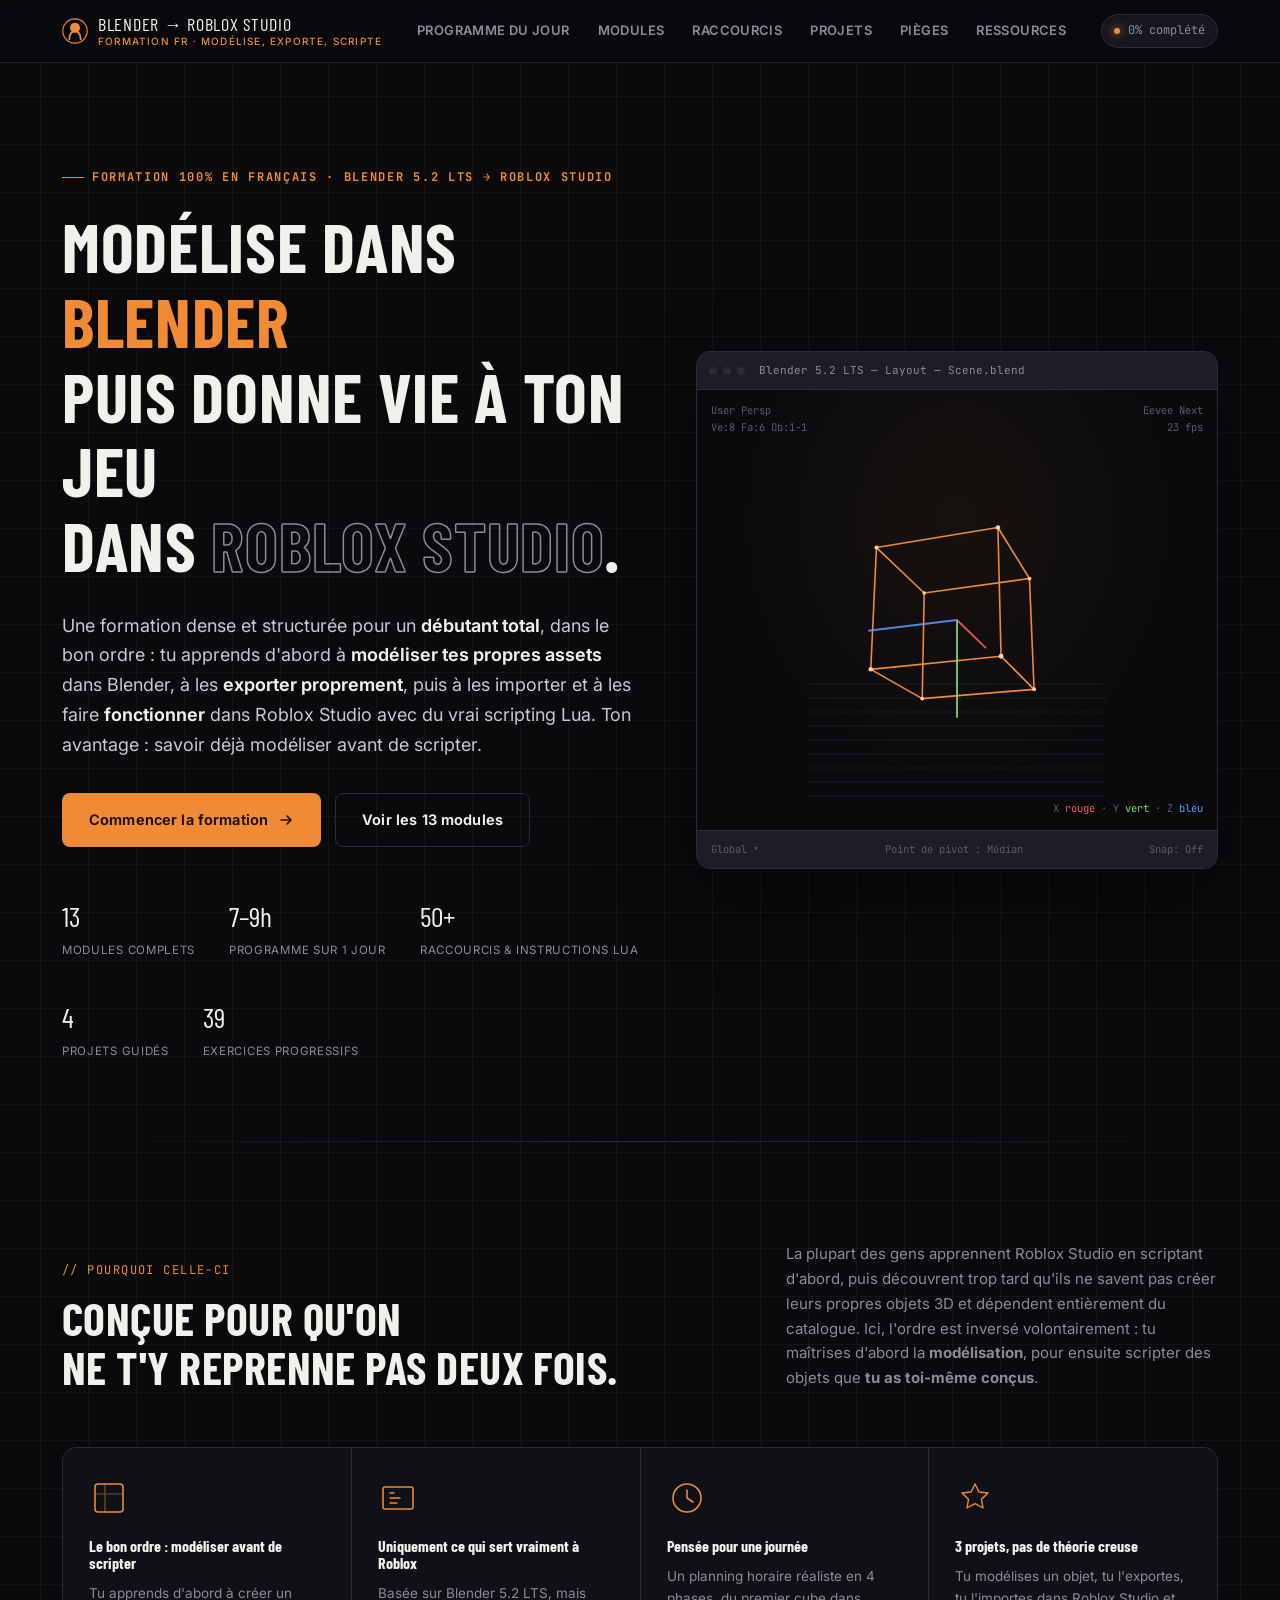
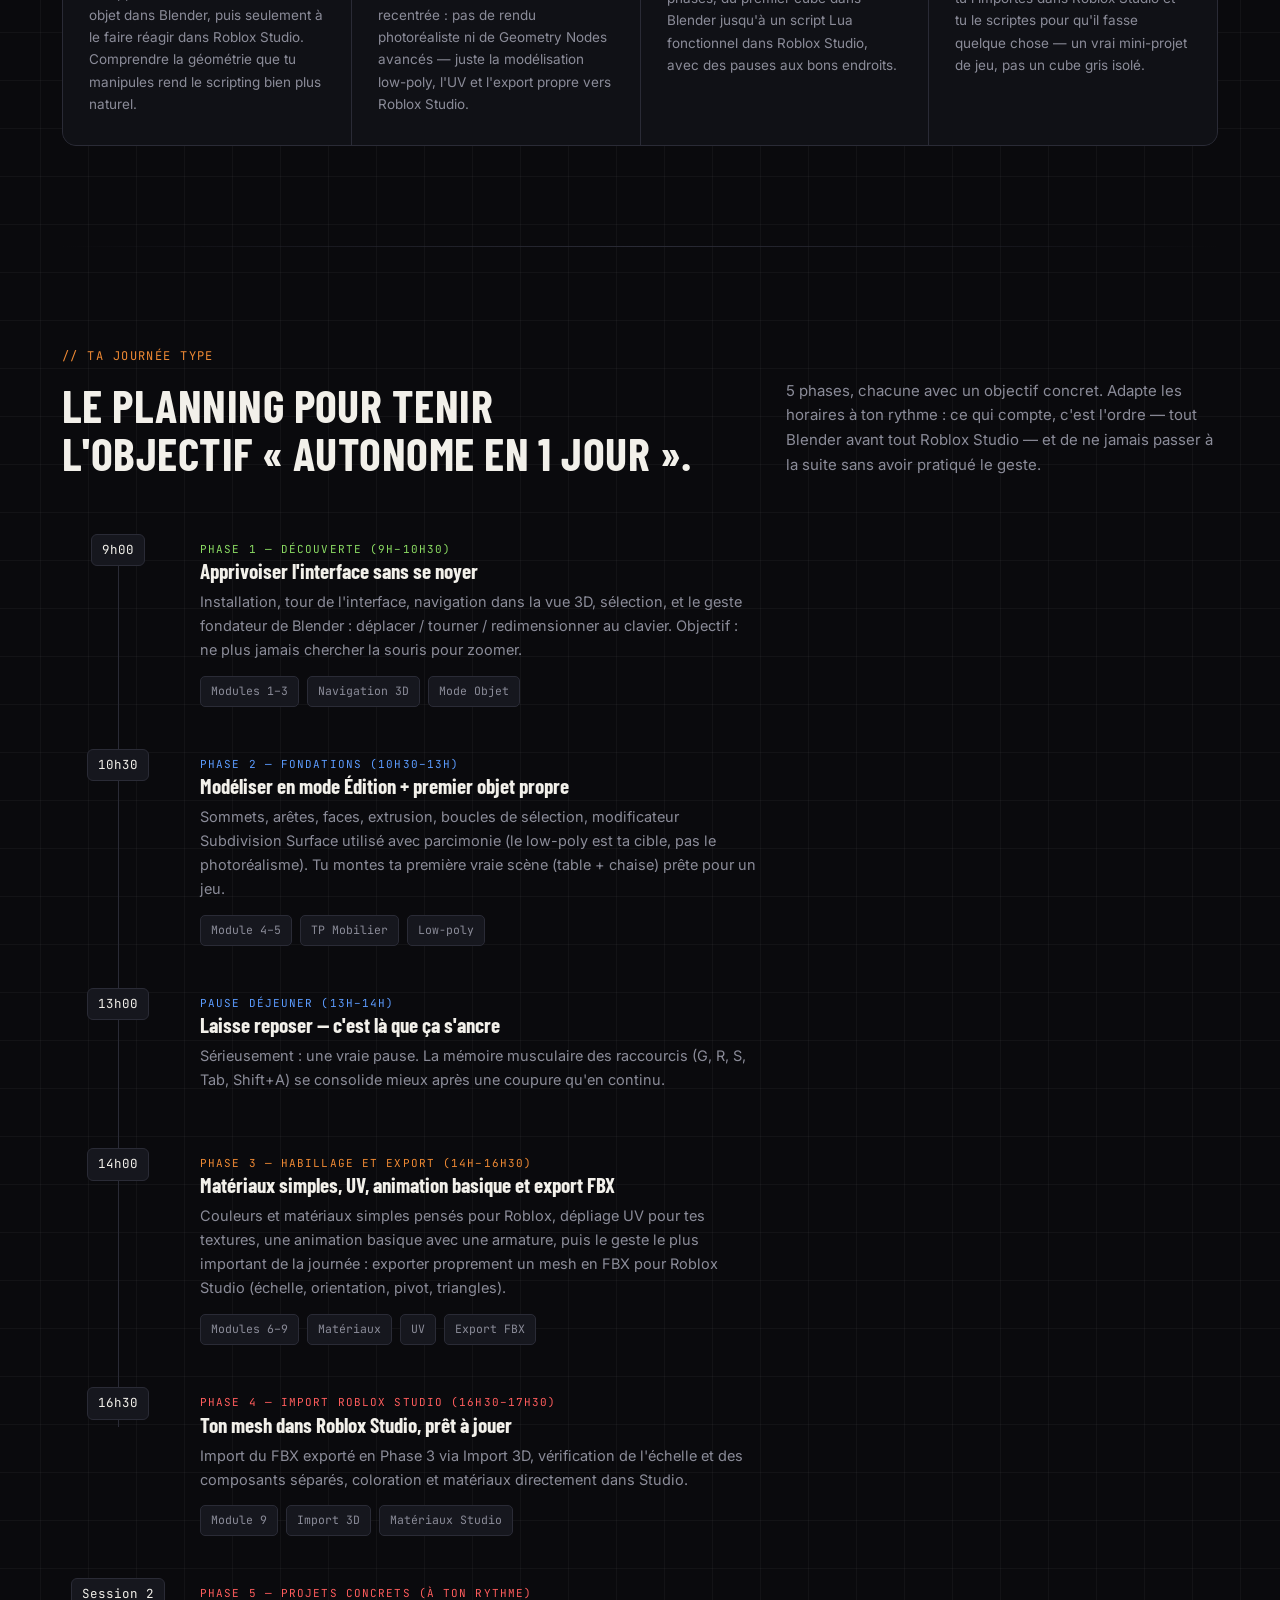
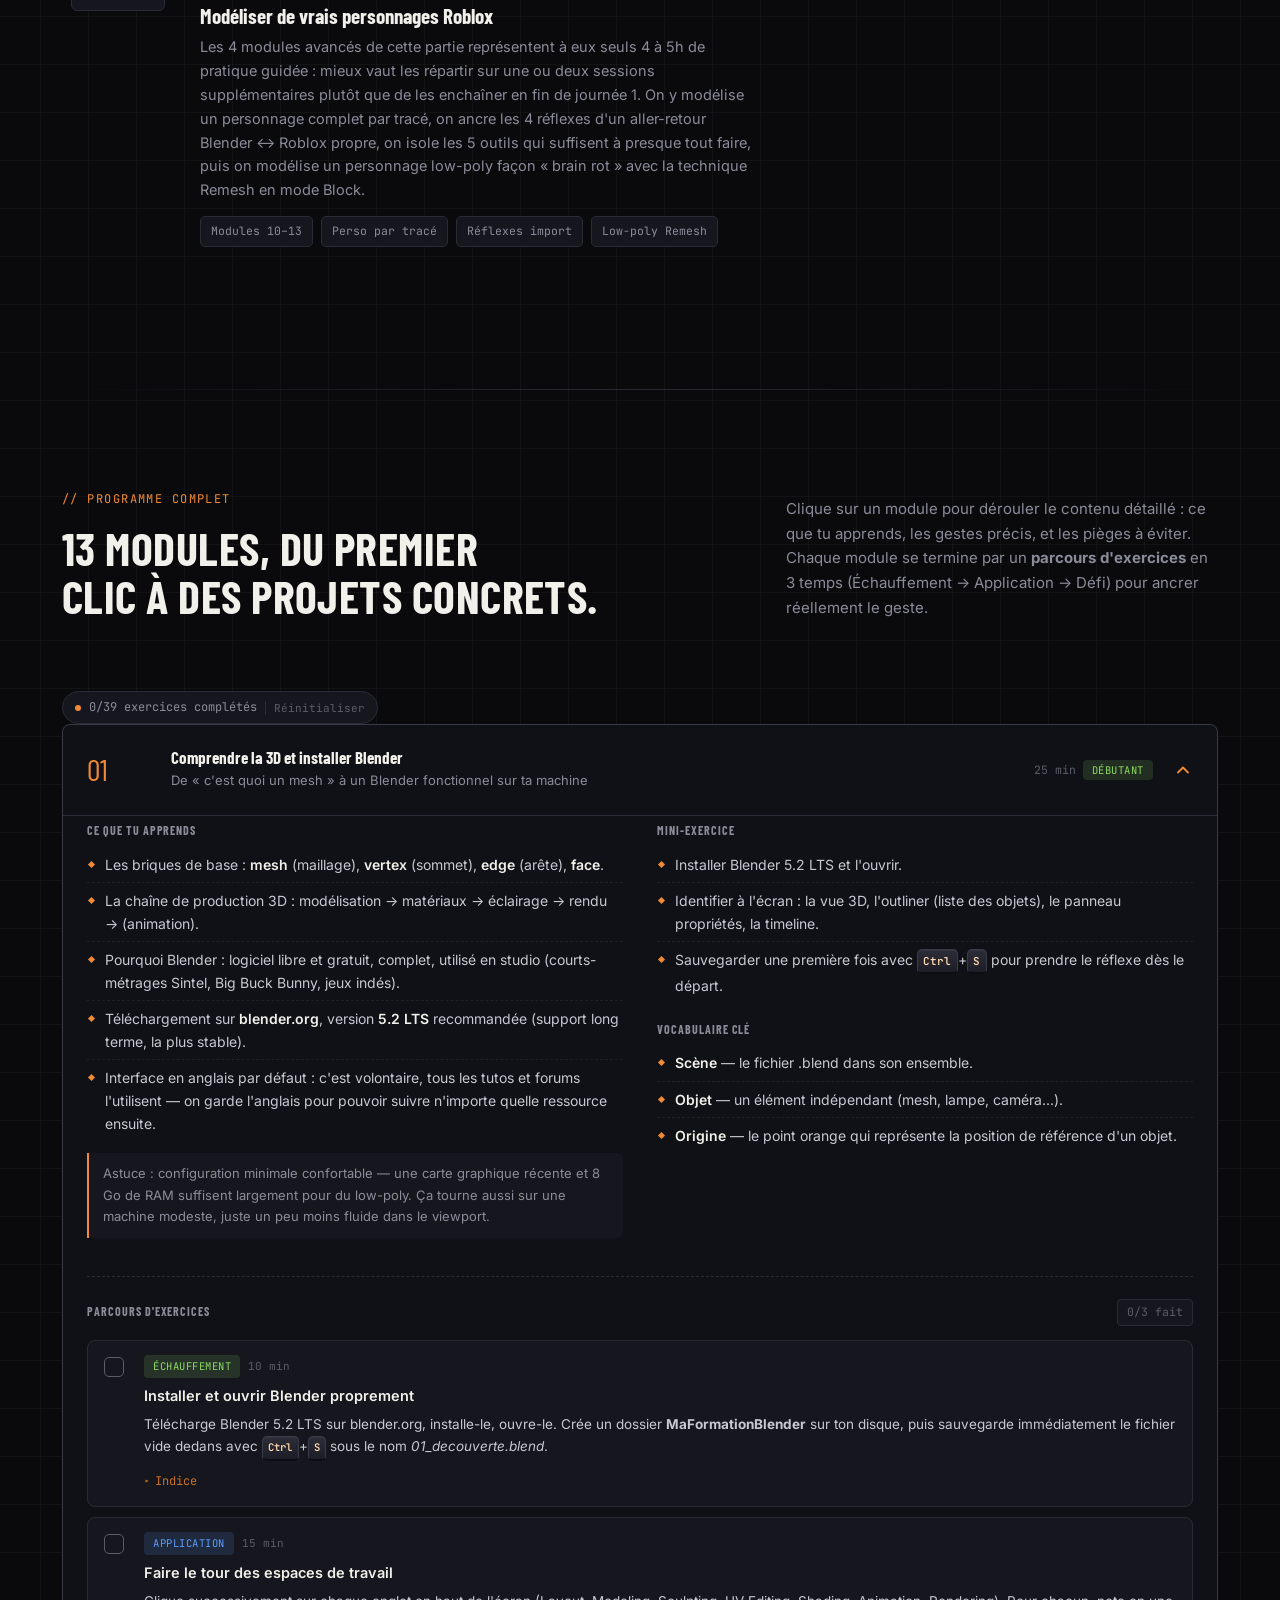
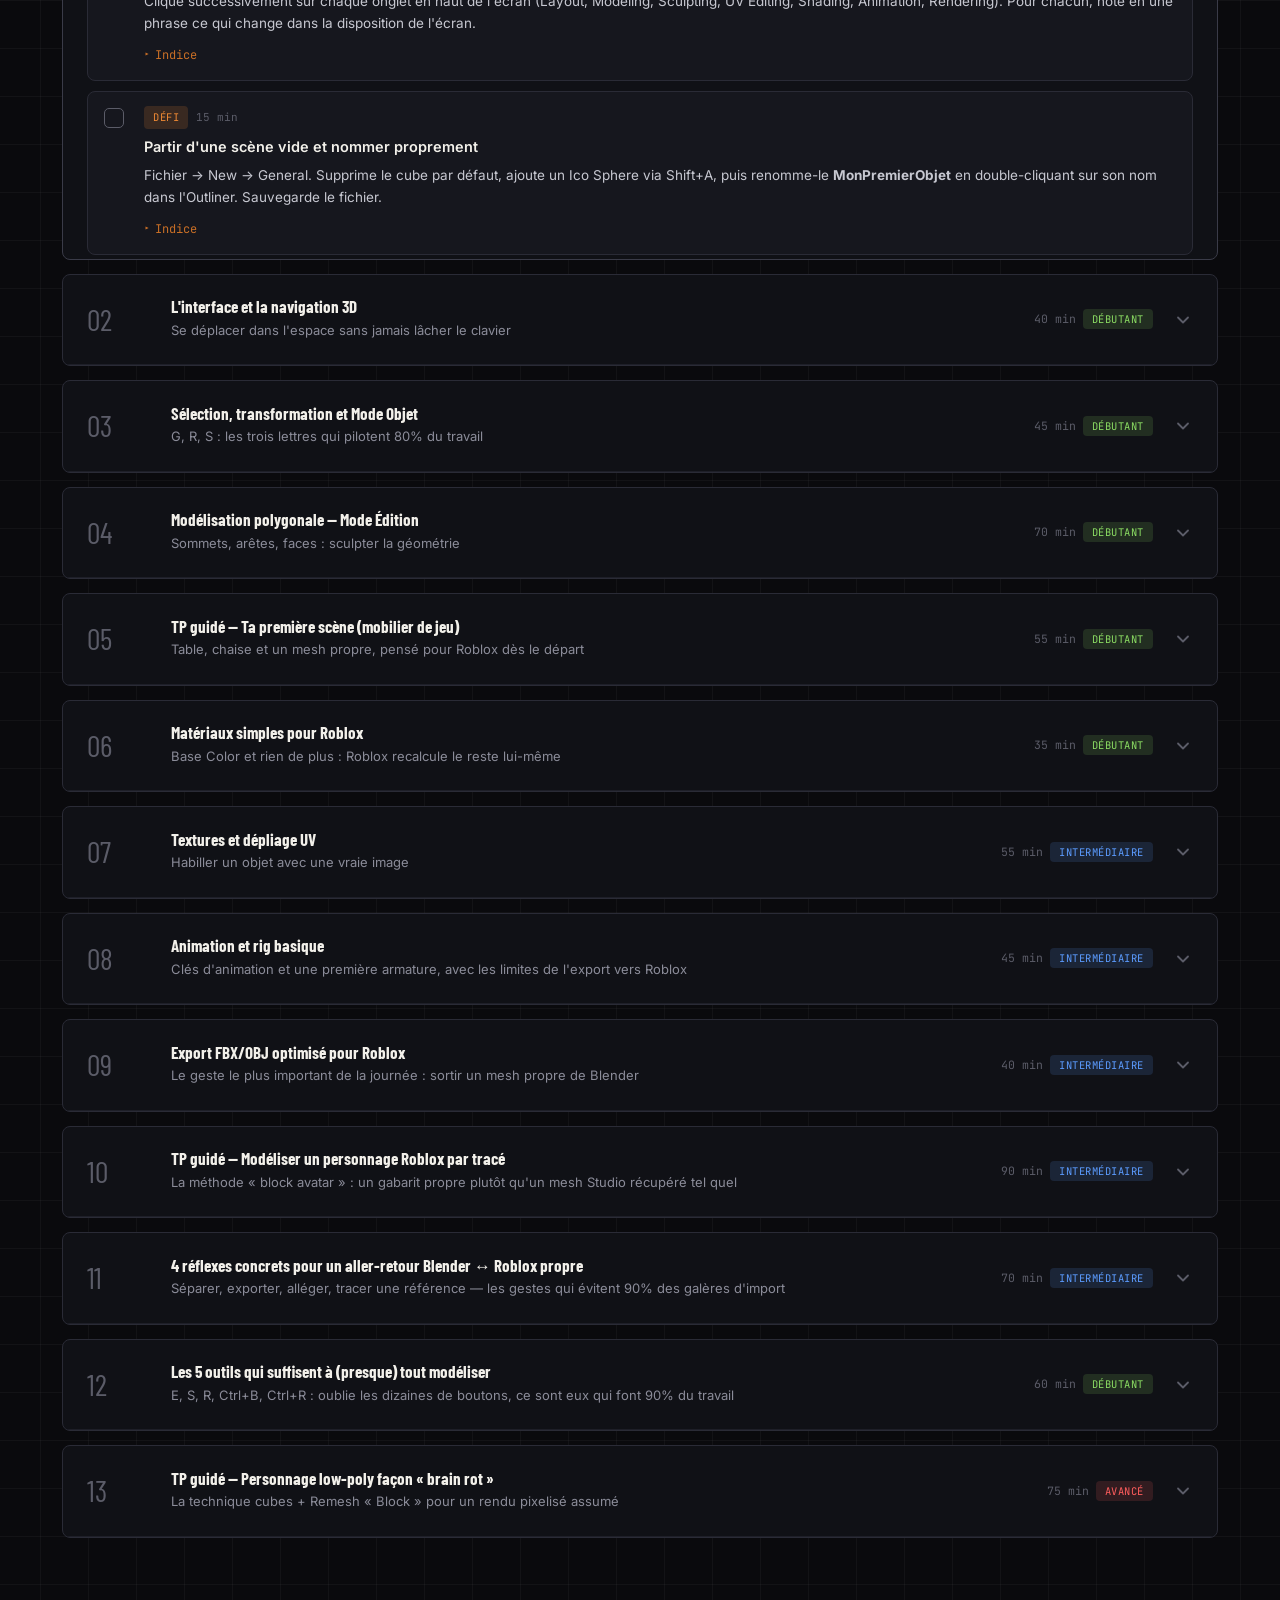
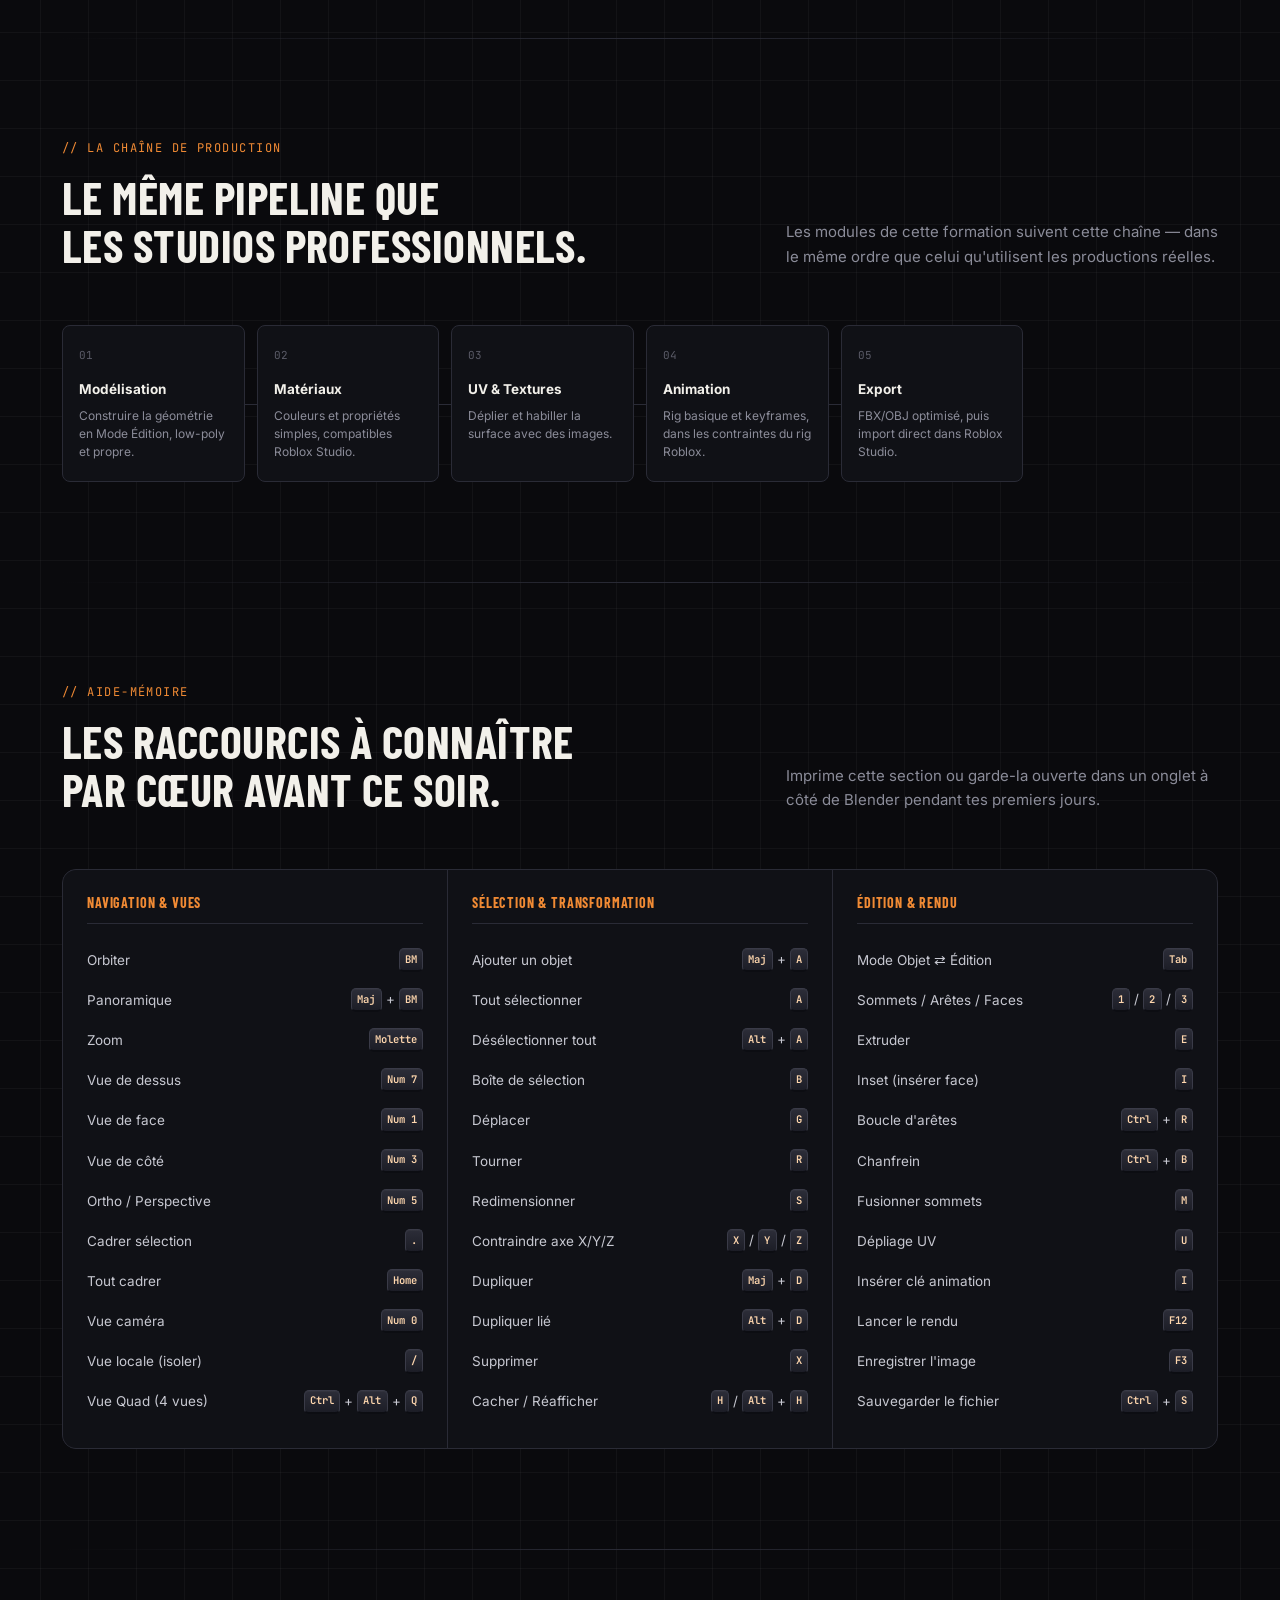
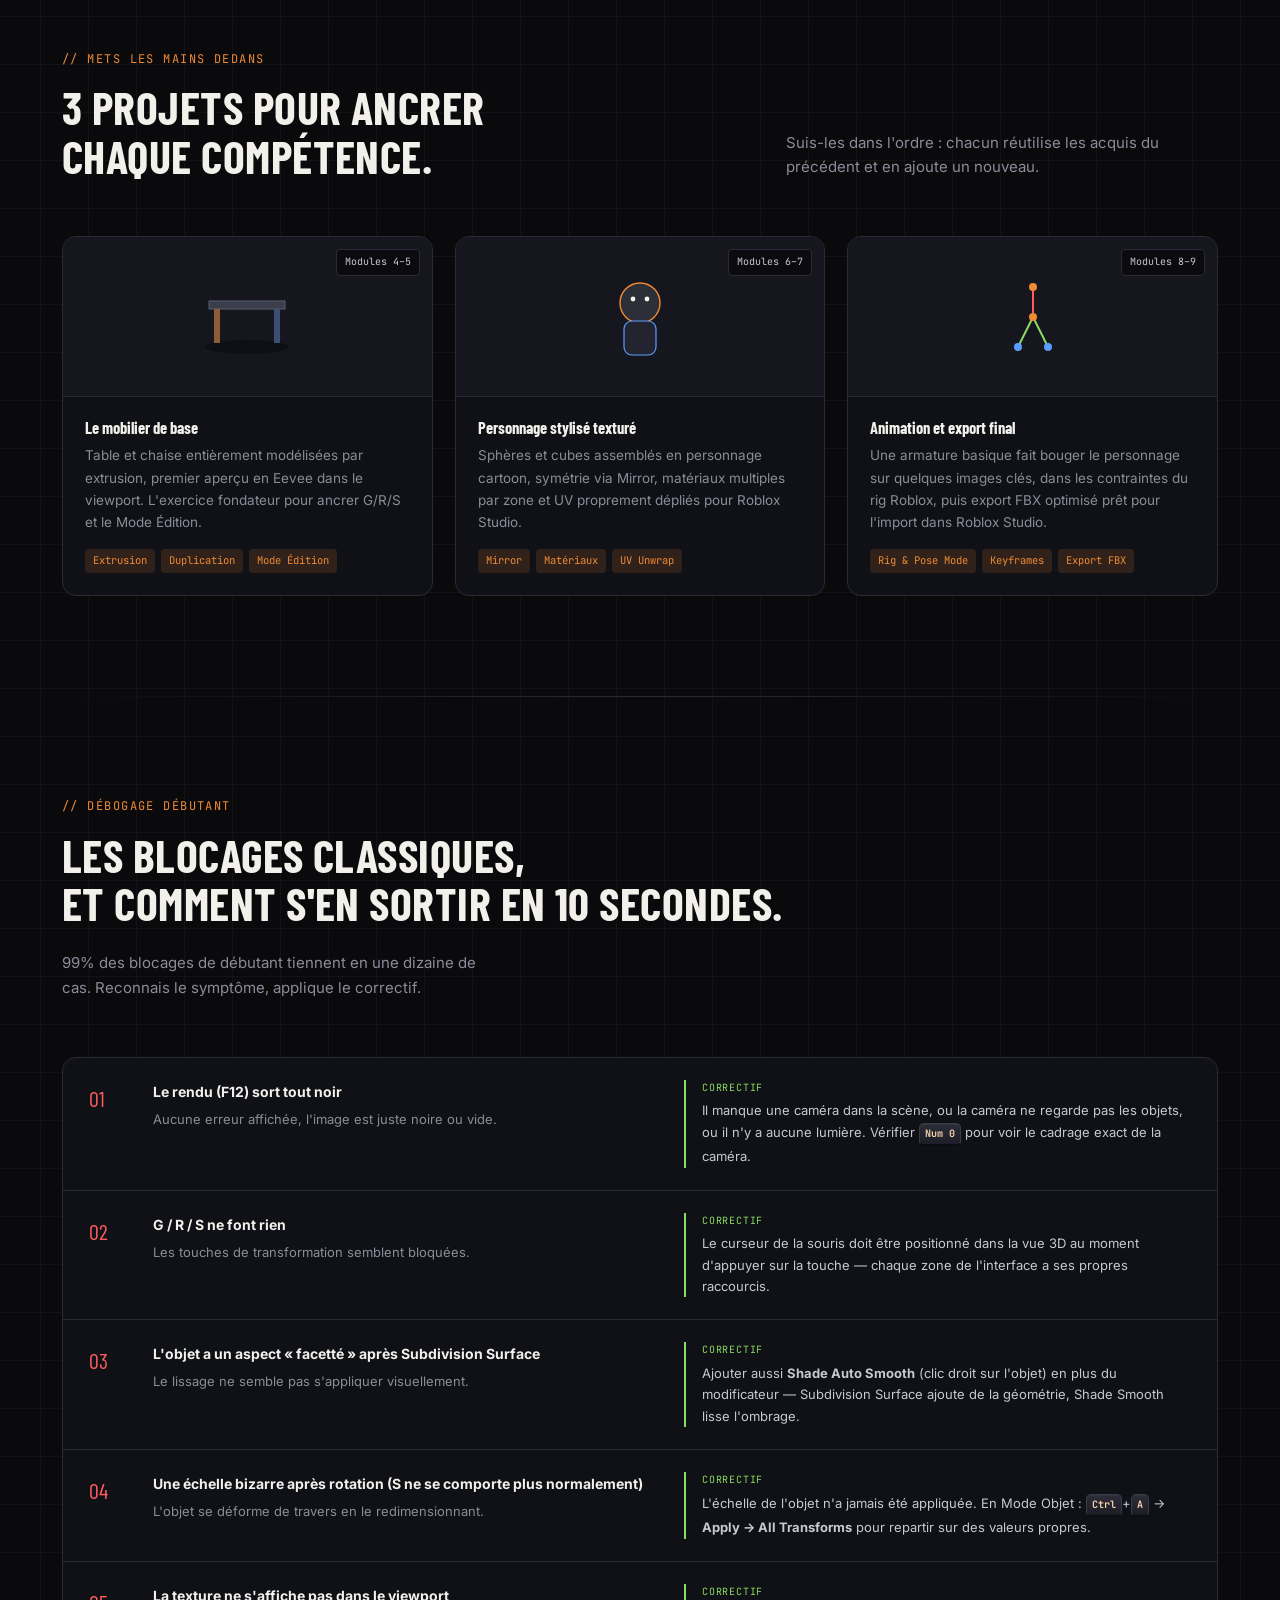
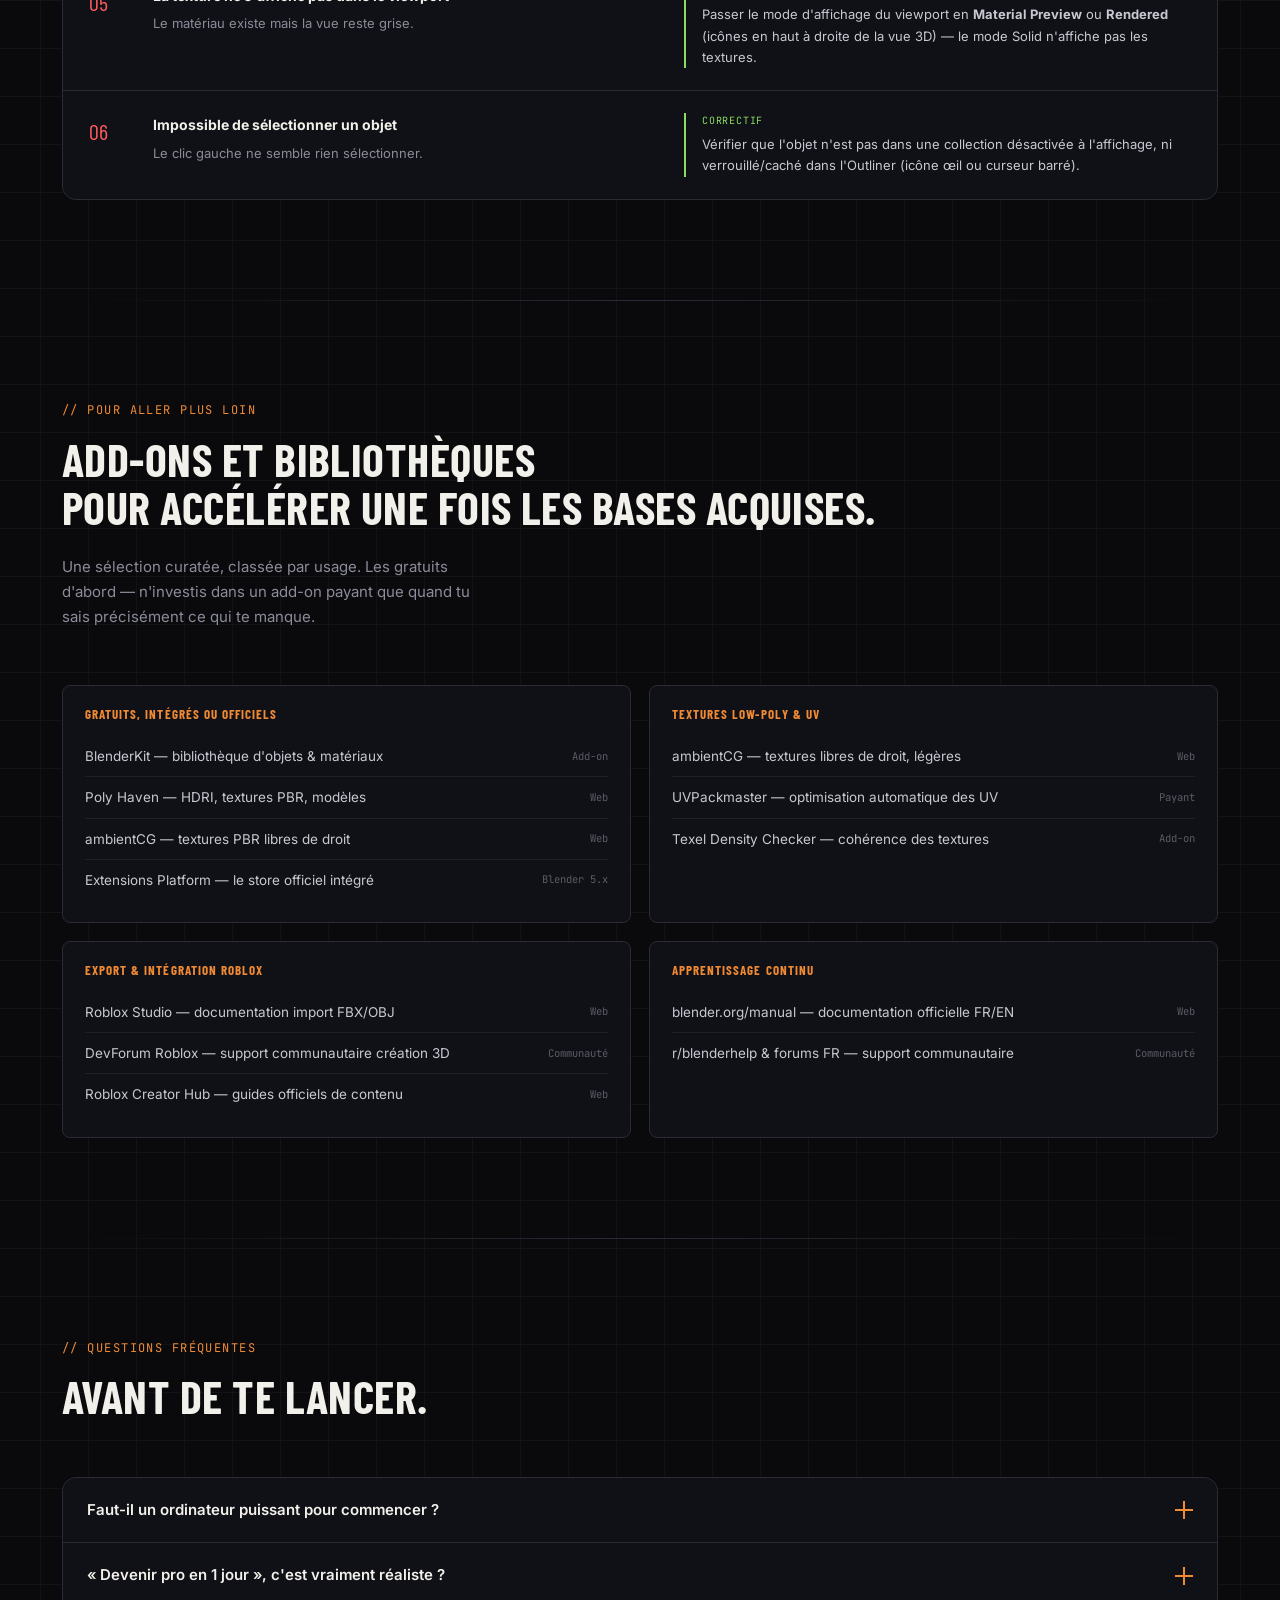
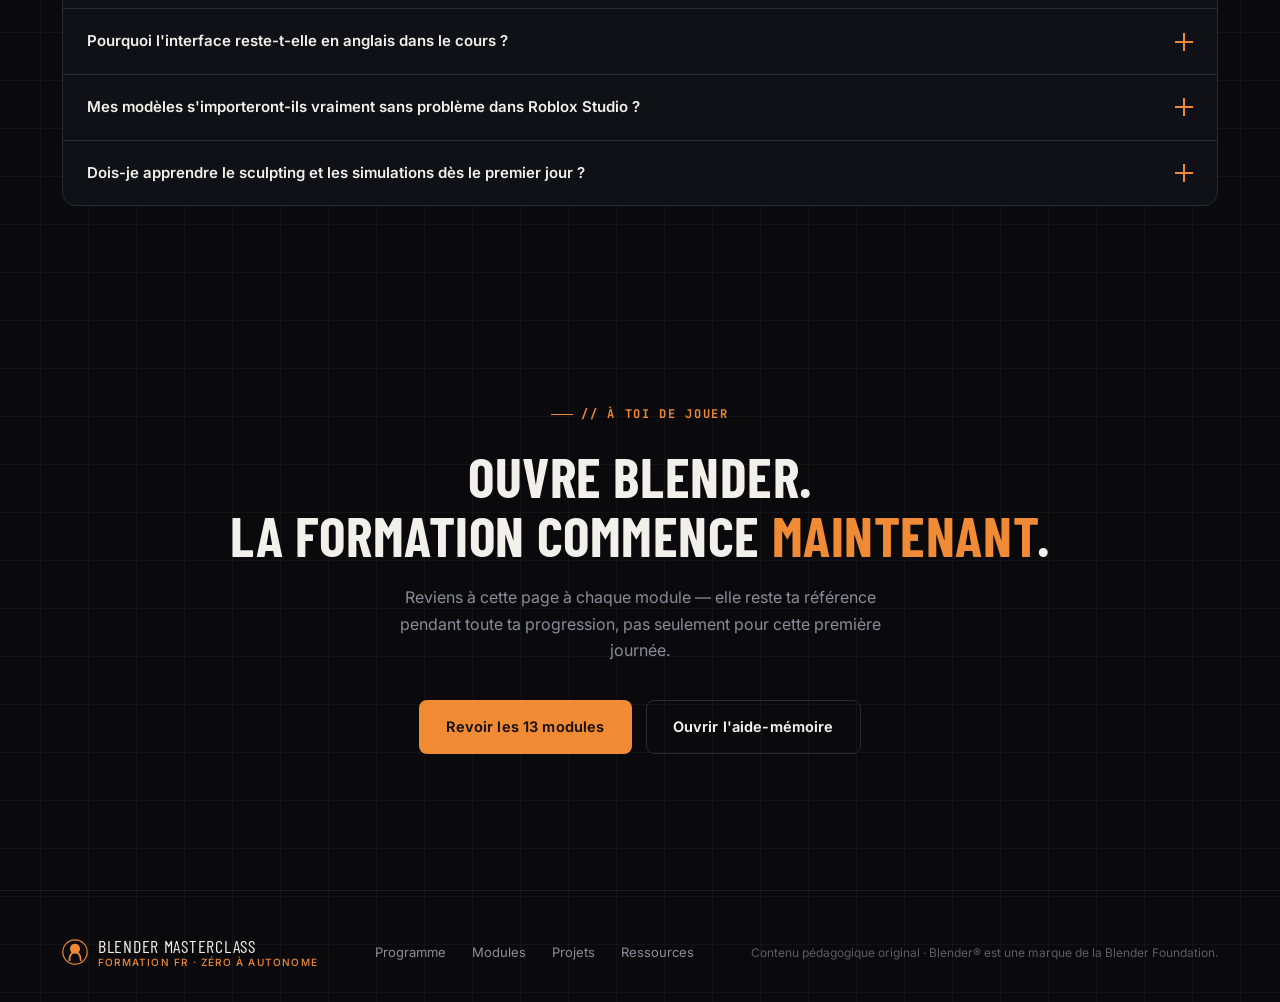
==== commit 1d8e05aa: "Add files via upload" ====
--- a/index.html
+++ b/index.html
@@ -60,14 +60,14 @@
           Commencer la formation
           <svg width="16" height="16" viewBox="0 0 16 16" fill="none"><path d="M3 8h10M9 4l4 4-4 4" stroke="currentColor" stroke-width="1.6" stroke-linecap="round" stroke-linejoin="round"/></svg>
         </a>
-        <a href="#modules" class="btn btn-ghost">Voir les 12 modules</a>
+        <a href="#modules" class="btn btn-ghost">Voir les 13 modules</a>
       </div>
       <div class="hero-meta">
-        <div class="hero-meta-item"><span class="num">12</span><span class="lbl">Modules complets</span></div>
+        <div class="hero-meta-item"><span class="num">13</span><span class="lbl">Modules complets</span></div>
         <div class="hero-meta-item"><span class="num">7–9h</span><span class="lbl">Programme sur 1 jour</span></div>
         <div class="hero-meta-item"><span class="num">50+</span><span class="lbl">Raccourcis & instructions Lua</span></div>
-        <div class="hero-meta-item"><span class="num">3</span><span class="lbl">Projets guidés</span></div>
-        <div class="hero-meta-item"><span class="num">34</span><span class="lbl">Exercices progressifs</span></div>
+        <div class="hero-meta-item"><span class="num">4</span><span class="lbl">Projets guidés</span></div>
+        <div class="hero-meta-item"><span class="num">39</span><span class="lbl">Exercices progressifs</span></div>
       </div>
     </div>
 
@@ -145,7 +145,7 @@
         <h2>Le planning pour tenir<br>l'objectif « autonome en 1 jour ».</h2>
       </div>
       <p class="section-desc">
-        4 phases, chacune avec un objectif concret. Adapte les horaires à ton rythme :
+        5 phases, chacune avec un objectif concret. Adapte les horaires à ton rythme :
         ce qui compte, c'est l'ordre — tout Blender avant tout Roblox Studio — et de ne
         jamais passer à la suite sans avoir pratiqué le geste.
       </p>
@@ -195,10 +195,20 @@
       <div class="day-block reveal">
         <div class="day-rail"><div class="time-tag">16h30</div></div>
         <div class="day-content">
-          <span class="phase-label p-maitrise">Phase 4 — Roblox Studio (16h30–19h30)</span>
-          <h3>Importer, comprendre l'interface et scripter en Lua</h3>
-          <p>Import de ton mesh Blender dans Roblox Studio, tour de l'interface (Explorer, Properties, Workspace), bases du langage Lua (variables, fonctions, conditions, boucles), puis tes premiers scripts pour faire réagir l'objet que tu as toi-même modélisé.</p>
-          <div class="day-tags"><span>Modules 10–12</span><span>Import Blender→Roblox</span><span>Bases Lua</span><span>Premier script</span></div>
+          <span class="phase-label p-maitrise">Phase 4 — Import Roblox Studio (16h30–17h30)</span>
+          <h3>Ton mesh dans Roblox Studio, prêt à jouer</h3>
+          <p>Import du FBX exporté en Phase 3 via Import 3D, vérification de l'échelle et des composants séparés, coloration et matériaux directement dans Studio.</p>
+          <div class="day-tags"><span>Module 9</span><span>Import 3D</span><span>Matériaux Studio</span></div>
+        </div>
+      </div>
+
+      <div class="day-block reveal">
+        <div class="day-rail"><div class="time-tag">Session 2</div></div>
+        <div class="day-content">
+          <span class="phase-label p-maitrise">Phase 5 — Projets concrets (à ton rythme)</span>
+          <h3>Modéliser de vrais personnages Roblox</h3>
+          <p>Les 4 modules avancés de cette partie représentent à eux seuls 4 à 5h de pratique guidée : mieux vaut les répartir sur une ou deux sessions supplémentaires plutôt que de les enchaîner en fin de journée 1. On y modélise un personnage complet par tracé, on ancre les 4 réflexes d'un aller-retour Blender ↔ Roblox propre, on isole les 5 outils qui suffisent à presque tout faire, puis on modélise un personnage low-poly façon « brain rot » avec la technique Remesh en mode Block.</p>
+          <div class="day-tags"><span>Modules 10–13</span><span>Perso par tracé</span><span>Réflexes import</span><span>Low-poly Remesh</span></div>
         </div>
       </div>
 
@@ -214,7 +224,7 @@
     <div class="section-head">
       <div>
         <span class="section-tag">// Programme complet</span>
-        <h2>9 modules, du premier<br>clic à l'export Roblox.</h2>
+        <h2>13 modules, du premier<br>clic à des projets concrets.</h2>
       </div>
       <p class="section-desc">Clique sur un module pour dérouler le contenu détaillé : ce que tu apprends, les gestes précis, et les pièges à éviter. Chaque module se termine par un <strong>parcours d'exercices</strong> en 3 temps (Échauffement → Application → Défi) pour ancrer réellement le geste.</p>
     </div>
@@ -962,6 +972,324 @@
                     <h5>Export FBX avec vérification d'échelle</h5>
                     <p>Exporte l'objet animé du Module 8 en FBX (avec son armature). Dans la fenêtre d'export, compare sa hauteur estimée à 5 studs (~1,5 unité Blender) et ajuste le facteur Scale si besoin avant l'export final. Ce fichier est alors prêt pour l'import dans Roblox Studio.</p>
                     <details class="exo-hint"><summary>Indice</summary><p>Ajoute temporairement un cube de 1,5 unité de haut à côté de ton objet dans la scène : ça donne une référence visuelle rapide de l'échelle Roblox avant même d'exporter.</p></details>
+                  </div>
+                </div>
+
+              </div>
+            </div>
+          </div>
+        </div>
+      </div>
+
+      <!-- MODULE 10 -->
+      <div class="module">
+        <div class="module-head" role="button" tabindex="0" aria-expanded="false">
+          <span class="module-num">10</span>
+          <div class="module-titles">
+            <h3>TP guidé — Modéliser un personnage Roblox par tracé</h3>
+            <p>La méthode « block avatar » : un gabarit propre plutôt qu'un mesh Studio récupéré tel quel</p>
+          </div>
+          <span class="module-meta">90 min <span class="badge-level lvl-inter">Intermédiaire</span></span>
+          <svg class="module-chevron" viewBox="0 0 20 20" fill="none" aria-hidden="true" focusable="false"><path d="M5 7.5l5 5 5-5" stroke="currentColor" stroke-width="1.8" stroke-linecap="round" stroke-linejoin="round"/></svg>
+        </div>
+        <div class="module-body">
+          <div class="module-body-inner">
+            <div class="lesson-block">
+              <h4>Le principe : tracer plutôt que réutiliser</h4>
+              <ul>
+                <li>Exporter directement le mesh d'un rig Studio en .obj donne une topologie sale (faces mal orientées, triangles bizarres) : ce mesh ne doit servir que de <strong>gabarit visuel</strong>, jamais de mesh final.</li>
+                <li>Préparer le gabarit dans Roblox Studio : panneau <strong>Avatar</strong>, appliquer un rig R6 « block », régler la distance de déplacement sur <strong>1 stud</strong> pour des mouvements précis.</li>
+                <li>Sur ce rig, ne garder que le torse et les membres, puis remplacer sa tête par celle d'un rig R15 (silhouette plus lisible à tracer).</li>
+                <li>Supprimer la baseplate et remettre la position du rig à <strong>0, 0, 0</strong> — un point de départ propre évite des décalages plus tard.</li>
+                <li>Exporter le tout via <strong>File → Advanced → Export as OBJ</strong>, puis importer ce fichier dans Blender comme simple guide en arrière-plan.</li>
+              </ul>
+              <p class="note">On ne va jamais exporter ce gabarit vers Roblox : il reste dans le fichier Blender de travail, juste pour caler les proportions du vrai mesh qu'on construit par-dessus.</p>
+            </div>
+            <div class="lesson-block">
+              <h4>Reconstruire le mesh, un composant à la fois</h4>
+              <ul>
+                <li>Un personnage = 4 composants : <strong>torse</strong>, <strong>jambes</strong>, <strong>bras</strong>, <strong>tête</strong>. Travailler un seul à la fois : masquer les autres avec <kbd>H</kbd>, les faire réapparaître via l'icône « afficher les objets cachés » dans l'Outliner.</li>
+                <li>Bras / jambes / torse : partir d'un cube, <kbd>Ctrl</kbd>+<kbd>R</kbd> pour ajouter des loop cuts (plus de géométrie à travailler), sélectionner un groupe de faces puis <strong>Extrude Along Normals</strong> pour donner du volume, ajuster à la main avec les poignées de déplacement.</li>
+                <li>Symétrie : supprimer une moitié du composant, recentrer l'origine sur le curseur 3D, puis ajouter un modificateur <strong>Mirror</strong>. Sur le torse, cocher <strong>Clipping</strong> pour éviter que la couture centrale ne s'ouvre pendant l'édition.</li>
+                <li>Adoucir : tout sélectionner en mode édition puis <kbd>Ctrl</kbd>+<kbd>B</kbd> (bevel) sur les arêtes, puis clic droit → <strong>Shade Smooth</strong> + activer <strong>Auto Smooth</strong> dans l'onglet Object Data pour un rendu propre sans ajouter de géométrie.</li>
+                <li>Tête : partir d'un cylindre à la bonne taille, extruder/scaler en mode édition pour suivre le gabarit ; utiliser le couteau (<kbd>K</kbd>) pour trancher le haut et le bas en deux et permettre le Mirror. Pour les yeux : supprimer des faces, sélectionner les sommets autour du trou puis <kbd>Ctrl</kbd>+<kbd>Maj</kbd>+<kbd>B</kbd> pour arrondir le contour.</li>
+                <li>Activer le <strong>Proportional Editing</strong> (touche <kbd>O</kbd>) pour rattraper en douceur les zones du masque qui débordent, puis ajouter un modificateur <strong>Solidify</strong> pour donner de l'épaisseur à la tête.</li>
+              </ul>
+              <p class="note">Piège fréquent : oublier d'appliquer le modificateur Mirror avant d'exporter (Module 9) — le composant paraîtrait alors « à moitié plein » une fois dans Roblox.</p>
+            </div>
+
+            <div class="lesson-block lesson-block-full exo-path" data-exo-module="m10">
+              <div class="exo-path-head">
+                <h4>Parcours d'exercices</h4>
+                <span class="exo-progress" data-exo-progress="m10">0/3 fait</span>
+              </div>
+              <div class="exo-grid">
+
+                <div class="exo-card" data-exo-id="m10-e1">
+                  <label class="exo-check"><input type="checkbox" data-exo-checkbox="m10-e1"><span class="exo-box"></span></label>
+                  <div>
+                    <div class="exo-top"><span class="exo-tag tag-warmup">Échauffement</span><span class="exo-time">20 min</span></div>
+                    <h5>Préparer et exporter le gabarit</h5>
+                    <p>Dans Roblox Studio, insère un rig R6 block, règle la distance de déplacement à 1 stud, supprime tout sauf torse et membres, remplace la tête par une tête R15. Remets la position à 0,0,0, supprime la baseplate, puis exporte en OBJ via File → Advanced → Export as OBJ.</p>
+                    <details class="exo-hint"><summary>Indice</summary><p>Si l'export échoue ou paraît vide, vérifie que le rig est bien sélectionné (ou que rien d'autre n'est sélectionné dans la scène) avant de lancer Export as OBJ.</p></details>
+                  </div>
+                </div>
+
+                <div class="exo-card" data-exo-id="m10-e2">
+                  <label class="exo-check"><input type="checkbox" data-exo-checkbox="m10-e2"><span class="exo-box"></span></label>
+                  <div>
+                    <div class="exo-top"><span class="exo-tag tag-application">Application</span><span class="exo-time">40 min</span></div>
+                    <h5>Tracer un bras complet avec Mirror</h5>
+                    <p>Importe le gabarit OBJ dans un nouveau fichier Blender. Par-dessus, construis un bras à partir d'un cube : loop cuts, extrude along normals, ajuste au gabarit. Supprime la moitié inutile, recentre l'origine, ajoute un modificateur Mirror, puis Ctrl+B pour arrondir les arêtes et Shade Smooth + Auto Smooth pour finir.</p>
+                    <details class="exo-hint"><summary>Indice</summary><p>Si le Mirror duplique le bras du mauvais côté, vérifie l'axe du modificateur (X/Y/Z) et la position de l'origine par rapport au centre du gabarit.</p></details>
+                  </div>
+                </div>
+
+                <div class="exo-card" data-exo-id="m10-e3">
+                  <label class="exo-check"><input type="checkbox" data-exo-checkbox="m10-e3"><span class="exo-box"></span></label>
+                  <div>
+                    <div class="exo-top"><span class="exo-tag tag-challenge">Défi</span><span class="exo-time">30 min</span></div>
+                    <h5>Modéliser la tête avec trous pour les yeux</h5>
+                    <p>Pars d'un cylindre, découpe-le en deux au couteau, mirrore-le, puis sculpte le volume par extrusions successives jusqu'à suivre le gabarit. Supprime des faces pour créer deux trous d'yeux, sélectionne les sommets autour et applique Ctrl+Maj+B pour arrondir le contour. Termine par un modificateur Solidify.</p>
+                    <details class="exo-hint"><summary>Indice</summary><p>Si le contour des yeux reste anguleux après le bevel de sommets, augmente le nombre de segments du bevel dans le panneau en bas à gauche du viewport (F6 / redo panel).</p></details>
+                  </div>
+                </div>
+
+              </div>
+            </div>
+          </div>
+        </div>
+      </div>
+
+      <!-- MODULE 11 -->
+      <div class="module">
+        <div class="module-head" role="button" tabindex="0" aria-expanded="false">
+          <span class="module-num">11</span>
+          <div class="module-titles">
+            <h3>4 réflexes concrets pour un aller-retour Blender ↔ Roblox propre</h3>
+            <p>Séparer, exporter, alléger, tracer une référence — les gestes qui évitent 90% des galères d'import</p>
+          </div>
+          <span class="module-meta">70 min <span class="badge-level lvl-inter">Intermédiaire</span></span>
+          <svg class="module-chevron" viewBox="0 0 20 20" fill="none" aria-hidden="true" focusable="false"><path d="M5 7.5l5 5 5-5" stroke="currentColor" stroke-width="1.8" stroke-linecap="round" stroke-linejoin="round"/></svg>
+        </div>
+        <div class="module-body">
+          <div class="module-body-inner">
+            <div class="lesson-block">
+              <h4>Réflexe 1 — Séparer par matériau avant d'exporter</h4>
+              <ul>
+                <li>Chaque partie qui doit porter une couleur différente une fois dans Roblox doit être un <strong>mesh séparé</strong> dès Blender.</li>
+                <li>Ajoute des loop cuts pour délimiter la zone, sélectionne les faces concernées en mode édition, puis clic droit → <strong>Separate → Selection</strong>.</li>
+                <li>Une fois tous les morceaux séparés, sélectionne-les tous (box select) et déplace-les un instant pour vérifier qu'aucun n'a été oublié.</li>
+                <li>Exporte en <strong>FBX</strong>, avec une échelle réduite (souvent autour de <strong>0.2</strong> dans le champ Scale du panneau d'export) car Blender travaille en valeurs bien plus grandes que les studs Roblox, et coche <strong>Selected Objects Only</strong>.</li>
+              </ul>
+              <p class="note">Dans Roblox Studio, l'import se fait via le bouton <strong>Import 3D</strong> en haut de l'écran : vérifie dans la barre latérale que chaque composant séparé apparaît bien — s'il en manque un, c'est probablement une sélection oubliée à l'export.</p>
+            </div>
+            <div class="lesson-block">
+              <h4>Réflexe 2 — Colorer, puis alléger le mesh</h4>
+              <ul>
+                <li>Une fois importé, chaque mesh part se colore directement dans Roblox Studio : clique la pièce, change sa couleur et son matériau (Plastic, Neon...) dans le panneau latéral.</li>
+                <li>Limite technique à connaître : un mesh ne devrait pas dépasser environ <strong>10 000 triangles</strong> pour rester performant dans Roblox.</li>
+                <li>Le modificateur <strong>Decimate</strong> (modes Collapse / Unsubdivide / Planar) réduit fortement le nombre de triangles sans casser la silhouette générale — pense à re-shader smooth après coup pour masquer les petits défauts de géométrie qu'il peut laisser.</li>
+                <li>Réflexes en amont pour éviter d'avoir à décimer : utiliser des <strong>Ico Sphere</strong> (moins de faces qu'une UV Sphere) shadées smooth, et réduire le nombre de segments des cylindres à 10-12 côtés avec Auto Smooth activé.</li>
+              </ul>
+            </div>
+            <div class="lesson-block">
+              <h4>Réflexe 3 — Modéliser à partir d'une image de référence</h4>
+              <ul>
+                <li>Passer en vue 2D (<kbd>Num 1</kbd>), puis <kbd>Maj</kbd>+<kbd>A</kbd> → <strong>Image → Reference</strong> pour placer une image dans le viewport, à repositionner et redimensionner.</li>
+                <li>Ajouter un mesh de départ (souvent un cube) et le faire correspondre à la silhouette : extrude, bevel, loop cut, déplacement de sommets, jusqu'à coller à l'image.</li>
+                <li>Sur une forme organique, un modificateur <strong>Subdivision Surface</strong> appliqué au mesh de départ peut donner une courbure de base plus proche de la référence, avant les retouches manuelles.</li>
+                <li>Un tracé n'est jamais parfait au pixel près : ajuster les proportions à l'œil une fois la base posée fait gagner beaucoup de temps par rapport à une modélisation « à l'aveugle ».</li>
+              </ul>
+              <p class="note">Ces trois réflexes s'enchaînent naturellement : on trace une référence pour construire vite un mesh propre, on le sépare par matériau, on l'allège, puis on l'exporte (Module 9) prêt pour l'import.</p>
+            </div>
+
+            <div class="lesson-block lesson-block-full exo-path" data-exo-module="m11">
+              <div class="exo-path-head">
+                <h4>Parcours d'exercices</h4>
+                <span class="exo-progress" data-exo-progress="m11">0/3 fait</span>
+              </div>
+              <div class="exo-grid">
+
+                <div class="exo-card" data-exo-id="m11-e1">
+                  <label class="exo-check"><input type="checkbox" data-exo-checkbox="m11-e1"><span class="exo-box"></span></label>
+                  <div>
+                    <div class="exo-top"><span class="exo-tag tag-warmup">Échauffement</span><span class="exo-time">15 min</span></div>
+                    <h5>Séparer un objet en plusieurs mesh parts</h5>
+                    <p>Reprends la table du Module 5. En mode édition, sélectionne le plateau, clic droit → Separate → Selection. Fais de même pour un pied. Vérifie dans l'Outliner que tu as bien deux objets distincts, prêts à recevoir des couleurs différentes.</p>
+                    <details class="exo-hint"><summary>Indice</summary><p>Si « Separate » ne fait rien, vérifie que tu es bien en mode édition (Tab) avec des faces sélectionnées, pas en mode objet.</p></details>
+                  </div>
+                </div>
+
+                <div class="exo-card" data-exo-id="m11-e2">
+                  <label class="exo-check"><input type="checkbox" data-exo-checkbox="m11-e2"><span class="exo-box"></span></label>
+                  <div>
+                    <div class="exo-top"><span class="exo-tag tag-application">Application</span><span class="exo-time">25 min</span></div>
+                    <h5>Décimer un mesh trop lourd</h5>
+                    <p>Crée un objet volontairement dense (par exemple une UV Sphere à 32 segments avec un modificateur Subdivision Surface). Vérifie son nombre de triangles dans le bandeau Statistics, puis ajoute un modificateur Decimate en mode Collapse jusqu'à passer sous 2000 triangles. Shade smooth le résultat.</p>
+                    <details class="exo-hint"><summary>Indice</summary><p>Si la forme se déforme trop, réduis moins agressivement le ratio du Decimate — un Collapse à 0.3-0.5 suffit souvent pour un gain énorme sans dégât visible.</p></details>
+                  </div>
+                </div>
+
+                <div class="exo-card" data-exo-id="m11-e3">
+                  <label class="exo-check"><input type="checkbox" data-exo-checkbox="m11-e3"><span class="exo-box"></span></label>
+                  <div>
+                    <div class="exo-top"><span class="exo-tag tag-challenge">Défi</span><span class="exo-time">30 min</span></div>
+                    <h5>Tracer un objet simple depuis une image</h5>
+                    <p>Trouve une image de silhouette simple (un vase, un outil, un accessoire). Place-la en Image Reference en vue 2D, puis modélise un mesh basique par-dessus en suivant les contours (extrude, bevel, loop cut). Sépare-le en 2-3 parties par matériau et exporte-le en FBX à l'échelle 0.2, Selected Objects Only.</p>
+                    <details class="exo-hint"><summary>Indice</summary><p>Si l'image de référence ne s'affiche pas dans le bon plan, vérifie que tu es bien passé en vue orthographique (Num 5) avant de la positionner.</p></details>
+                  </div>
+                </div>
+
+              </div>
+            </div>
+          </div>
+        </div>
+      </div>
+
+      <!-- MODULE 12 -->
+      <div class="module">
+        <div class="module-head" role="button" tabindex="0" aria-expanded="false">
+          <span class="module-num">12</span>
+          <div class="module-titles">
+            <h3>Les 5 outils qui suffisent à (presque) tout modéliser</h3>
+            <p>E, S, R, Ctrl+B, Ctrl+R : oublie les dizaines de boutons, ce sont eux qui font 90% du travail</p>
+          </div>
+          <span class="module-meta">60 min <span class="badge-level lvl-debutant">Débutant</span></span>
+          <svg class="module-chevron" viewBox="0 0 20 20" fill="none" aria-hidden="true" focusable="false"><path d="M5 7.5l5 5 5-5" stroke="currentColor" stroke-width="1.8" stroke-linecap="round" stroke-linejoin="round"/></svg>
+        </div>
+        <div class="module-body">
+          <div class="module-body-inner">
+            <div class="lesson-block">
+              <h4>Pourquoi se limiter à si peu de boutons</h4>
+              <ul>
+                <li>L'interface de Blender affiche des dizaines d'onglets et de menus, mais la quasi-totalité de la modélisation low-poly repose sur une poignée de gestes appris une bonne fois pour toutes.</li>
+                <li><kbd>Maj</kbd>+<kbd>A</kbd> pour ajouter un objet, <kbd>Tab</kbd> pour entrer en mode édition, puis en mode édition : <kbd>E</kbd> (extrude), <kbd>S</kbd> (scale), <kbd>R</kbd> (rotate), <kbd>Ctrl</kbd>+<kbd>B</kbd> (bevel).</li>
+                <li><kbd>Ctrl</kbd>+<kbd>R</kbd> (loop cut) complète ce socle en donnant plus de géométrie à travailler quand une forme le demande.</li>
+                <li><kbd>Alt</kbd>+<kbd>E</kbd> ouvre un sous-menu d'extrusion très utile : extruder le long des normales de chaque face, ou extruder chaque face sélectionnée individuellement plutôt qu'en bloc.</li>
+              </ul>
+              <p class="note">Le but n'est pas de connaître tous les outils de Blender, mais de rester fluide sur ceux-là : c'est cette fluidité qui permet de modéliser vite sans réfléchir à chaque clic.</p>
+            </div>
+            <div class="lesson-block">
+              <h4>Trois formes pour ancrer le geste</h4>
+              <ul>
+                <li><strong>Fleur</strong> — à partir d'un cube : sélectionner des faces, <kbd>Ctrl</kbd>+<kbd>B</kbd> pour arrondir les angles, <kbd>Alt</kbd>+<kbd>E</kbd> pour extruder chaque pétale individuellement, puis <kbd>R</kbd> pour donner une légère rotation à chacun et casser la symétrie parfaite.</li>
+                <li><strong>Maison</strong> — <kbd>Ctrl</kbd>+<kbd>R</kbd> pour ajouter des loop cuts, monter le haut du volume pour amorcer un toit, <kbd>Alt</kbd>+<kbd>E</kbd> pour extruder les pans du toit le long de leur normale, puis répéter le procédé sur un pan latéral pour ajouter un garage.</li>
+                <li><strong>Arbre</strong> — partir d'un cylindre, <kbd>S</kbd> puis <kbd>Z</kbd> pour l'étirer sur un seul axe (le tronc), <kbd>Ctrl</kbd>+<kbd>R</kbd> pour le subdiviser, <kbd>Maj</kbd>+<kbd>D</kbd> pour dupliquer des branches, puis combiner <kbd>E</kbd>/<kbd>S</kbd>/<kbd>R</kbd> sur les faces du sommet pour former un feuillage ; maintenir <kbd>Maj</kbd> permet de sélectionner plusieurs faces à la fois et de toutes les extruder ensemble.</li>
+              </ul>
+            </div>
+
+            <div class="lesson-block lesson-block-full exo-path" data-exo-module="m12">
+              <div class="exo-path-head">
+                <h4>Parcours d'exercices</h4>
+                <span class="exo-progress" data-exo-progress="m12">0/3 fait</span>
+              </div>
+              <div class="exo-grid">
+
+                <div class="exo-card" data-exo-id="m12-e1">
+                  <label class="exo-check"><input type="checkbox" data-exo-checkbox="m12-e1"><span class="exo-box"></span></label>
+                  <div>
+                    <div class="exo-top"><span class="exo-tag tag-warmup">Échauffement</span><span class="exo-time">15 min</span></div>
+                    <h5>5 minutes de E/S/R/Ctrl+B en boucle</h5>
+                    <p>Sur un cube frais, enchaîne librement extrude (E), scale (S), rotate (R) et bevel (Ctrl+B) pendant 5 minutes sans objectif précis, juste pour sentir la manipulation. Termine par un Shade Smooth pour voir l'effet du bevel sur le rendu.</p>
+                    <details class="exo-hint"><summary>Indice</summary><p>Après avoir pressé E, S ou R, tu peux taper un axe (X, Y ou Z) puis une valeur au clavier pour un mouvement précis plutôt qu'à la souris.</p></details>
+                  </div>
+                </div>
+
+                <div class="exo-card" data-exo-id="m12-e2">
+                  <label class="exo-check"><input type="checkbox" data-exo-checkbox="m12-e2"><span class="exo-box"></span></label>
+                  <div>
+                    <div class="exo-top"><span class="exo-tag tag-application">Application</span><span class="exo-time">20 min</span></div>
+                    <h5>Modéliser une fleur</h5>
+                    <p>À partir d'un cube, sélectionne toutes les faces et applique Ctrl+B. Sélectionne un anneau de faces sur le dessus, Alt+E pour extruder chaque face individuellement en pétales, puis R sur chacune pour varier légèrement leur angle.</p>
+                    <details class="exo-hint"><summary>Indice</summary><p>Si Alt+E extrude tout en bloc au lieu de chaque face séparément, vérifie que tu as bien choisi « Extrude Individual Faces » dans le sous-menu et pas « Extrude Along Normals ».</p></details>
+                  </div>
+                </div>
+
+                <div class="exo-card" data-exo-id="m12-e3">
+                  <label class="exo-check"><input type="checkbox" data-exo-checkbox="m12-e3"><span class="exo-box"></span></label>
+                  <div>
+                    <div class="exo-top"><span class="exo-tag tag-challenge">Défi</span><span class="exo-time">25 min</span></div>
+                    <h5>Modéliser une maison avec garage, puis un arbre à côté</h5>
+                    <p>Construis une petite maison low-poly avec un toit extrudé le long des normales et un garage sur le côté. Ajoute ensuite un arbre à côté : tronc en cylindre étiré, feuillage formé de faces extrudées et tournées. Objectif : n'utiliser que Shift+A, Tab, E, S, R, Ctrl+B et Ctrl+R du début à la fin.</p>
+                    <details class="exo-hint"><summary>Indice</summary><p>Si le toit « flotte » au-dessus des murs, c'est presque toujours un problème d'origine ou de sommets non soudés — vérifie avec un léger zoom que les arêtes se touchent bien.</p></details>
+                  </div>
+                </div>
+
+              </div>
+            </div>
+          </div>
+        </div>
+      </div>
+
+      <!-- MODULE 13 -->
+      <div class="module">
+        <div class="module-head" role="button" tabindex="0" aria-expanded="false">
+          <span class="module-num">13</span>
+          <div class="module-titles">
+            <h3>TP guidé — Personnage low-poly façon « brain rot »</h3>
+            <p>La technique cubes + Remesh « Block » pour un rendu pixelisé assumé</p>
+          </div>
+          <span class="module-meta">75 min <span class="badge-level lvl-avance">Avancé</span></span>
+          <svg class="module-chevron" viewBox="0 0 20 20" fill="none" aria-hidden="true" focusable="false"><path d="M5 7.5l5 5 5-5" stroke="currentColor" stroke-width="1.8" stroke-linecap="round" stroke-linejoin="round"/></svg>
+        </div>
+        <div class="module-body">
+          <div class="module-body-inner">
+            <div class="lesson-block">
+              <h4>Préparer la référence et le bloc de base</h4>
+              <ul>
+                <li>Trouver une image nette du personnage à recréer et l'enregistrer sur le disque.</li>
+                <li>Passer en vue 2D (<kbd>Num 1</kbd>), <kbd>Maj</kbd>+<kbd>A</kbd> → <strong>Image → Reference</strong> pour la faire apparaître dans le viewport.</li>
+                <li>Ajouter un cube (<kbd>Maj</kbd>+<kbd>A</kbd> → Mesh → Cube), lui donner un modificateur <strong>Subdivision Surface</strong> (niveau viewport 3) pour pouvoir le déformer en douceur ensuite.</li>
+                <li><kbd>Tab</kbd> en mode édition, activer la <strong>sélection de sommets</strong> (pas arêtes, pas faces) en haut à gauche du viewport, ajouter des loop cuts et déplacer les sommets pour suivre grossièrement la silhouette de la référence — maintenir <kbd>Maj</kbd> pour sélectionner plusieurs sommets à la fois.</li>
+              </ul>
+            </div>
+            <div class="lesson-block">
+              <h4>Le look pixelisé : le modificateur Remesh en mode Block</h4>
+              <ul>
+                <li>Retour en mode objet (<kbd>Tab</kbd>), ajouter un modificateur <strong>Remesh</strong> et choisir le réglage <strong>Block</strong> : c'est ce réglage qui transforme la forme lissée en gros voxels cubiques — la signature visuelle du style « brain rot ».</li>
+                <li><strong>Accessoires</strong> : simplement empiler des cubes les uns sur les autres (chaussures, bras, jambes), redimensionnés/déplacés/tournés avec <kbd>S</kbd>, <kbd>G</kbd>, <kbd>R</kbd> — pas besoin de modélisation fine, l'esthétique recherchée est justement brute.</li>
+                <li>Pour une pièce à géométrie plus travaillée (par exemple la poignée d'un objet tenu en main), sélectionner les arêtes concernées, <kbd>Ctrl</kbd>+<kbd>B</kbd> pour un léger bevel, puis appliquer un Remesh dessus aussi pour garder une pixelisation cohérente avec le reste du personnage.</li>
+                <li><strong>Yeux</strong> : ajouter un plan (Mesh → Plane), <kbd>Tab</kbd> en édition, clic droit → <strong>Subdivide</strong> plusieurs fois de suite pour obtenir assez de géométrie, <kbd>E</kbd> pour extruder légèrement en volume, sélectionner les faces qui dessinent la forme de l'œil puis clic droit → <strong>Separate → Selection</strong> pour en faire un objet à part (pratique pour lui donner ensuite une couleur/matériau différent).</li>
+                <li>Dupliquer (<kbd>Maj</kbd>+<kbd>D</kbd>) les éléments symétriques (bras, jambes, yeux) plutôt que de les remodeler un par un.</li>
+              </ul>
+              <p class="note">Piège fréquent : appliquer le Remesh trop tôt, avant d'avoir fini de placer les sommets sur la silhouette — mieux vaut caler la forme générale d'abord, puis n'ajouter le modificateur Remesh qu'à la fin, une fois satisfait des proportions.</p>
+            </div>
+
+            <div class="lesson-block lesson-block-full exo-path" data-exo-module="m13">
+              <div class="exo-path-head">
+                <h4>Parcours d'exercices</h4>
+                <span class="exo-progress" data-exo-progress="m13">0/3 fait</span>
+              </div>
+              <div class="exo-grid">
+
+                <div class="exo-card" data-exo-id="m13-e1">
+                  <label class="exo-check"><input type="checkbox" data-exo-checkbox="m13-e1"><span class="exo-box"></span></label>
+                  <div>
+                    <div class="exo-top"><span class="exo-tag tag-warmup">Échauffement</span><span class="exo-time">15 min</span></div>
+                    <h5>Tester le Remesh Block seul</h5>
+                    <p>Sur une Ico Sphere, ajoute un modificateur Remesh en mode Block et augmente progressivement l'Octree Depth. Observe comment la forme lissée devient un bloc de plus en plus détaillé de cubes. Note à quel niveau le résultat te semble le plus proche du style « brain rot ».</p>
+                    <details class="exo-hint"><summary>Indice</summary><p>Un Octree Depth trop élevé fait perdre l'effet pixelisé recherché (le résultat redevient presque lisse) — reste autour de 5-6 pour un rendu clairement voxelisé.</p></details>
+                  </div>
+                </div>
+
+                <div class="exo-card" data-exo-id="m13-e2">
+                  <label class="exo-check"><input type="checkbox" data-exo-checkbox="m13-e2"><span class="exo-box"></span></label>
+                  <div>
+                    <div class="exo-top"><span class="exo-tag tag-application">Application</span><span class="exo-time">30 min</span></div>
+                    <h5>Sculpter un corps sur référence</h5>
+                    <p>Place une image de référence simple en fond de scène. Pars d'un cube avec Subdivision Surface, déplace les sommets en mode édition pour suivre la silhouette (tête + torse uniquement), puis ajoute le modificateur Remesh Block une fois la forme calée.</p>
+                    <details class="exo-hint"><summary>Indice</summary><p>Si tu n'arrives pas à sélectionner un sommet précis, zoome davantage : les sommets trop proches les uns des autres se chevauchent à l'écran et sélectionnent le mauvais.</p></details>
+                  </div>
+                </div>
+
+                <div class="exo-card" data-exo-id="m13-e3">
+                  <label class="exo-check"><input type="checkbox" data-exo-checkbox="m13-e3"><span class="exo-box"></span></label>
+                  <div>
+                    <div class="exo-top"><span class="exo-tag tag-challenge">Défi</span><span class="exo-time">30 min</span></div>
+                    <h5>Personnage complet avec accessoire et yeux séparés</h5>
+                    <p>Termine le personnage du module : empile des cubes pour bras, jambes et un accessoire simple (une arme ou un objet tenu). Ajoute des yeux à partir d'un plan subdivisé, extrudé puis séparé en objet à part. Applique le Remesh Block sur l'ensemble du corps pour une pixelisation cohérente.</p>
+                    <details class="exo-hint"><summary>Indice</summary><p>Si l'accessoire empilé en cubes ressort trop lisse après le Remesh du corps, garde-le en objet séparé sans Remesh — le contraste net/pixelisé peut même renforcer le style.</p></details>
                   </div>
                 </div>
 
@@ -1293,7 +1621,7 @@
     <h2>Ouvre Blender.<br>La formation commence <span class="accent" style="color:var(--blender-orange)">maintenant</span>.</h2>
     <p>Reviens à cette page à chaque module — elle reste ta référence pendant toute ta progression, pas seulement pour cette première journée.</p>
     <div class="hero-ctas" style="justify-content:center;">
-      <a href="#modules" class="btn btn-primary">Revoir les 9 modules</a>
+      <a href="#modules" class="btn btn-primary">Revoir les 13 modules</a>
       <a href="#raccourcis" class="btn btn-ghost">Ouvrir l'aide-mémoire</a>
     </div>
   </div>
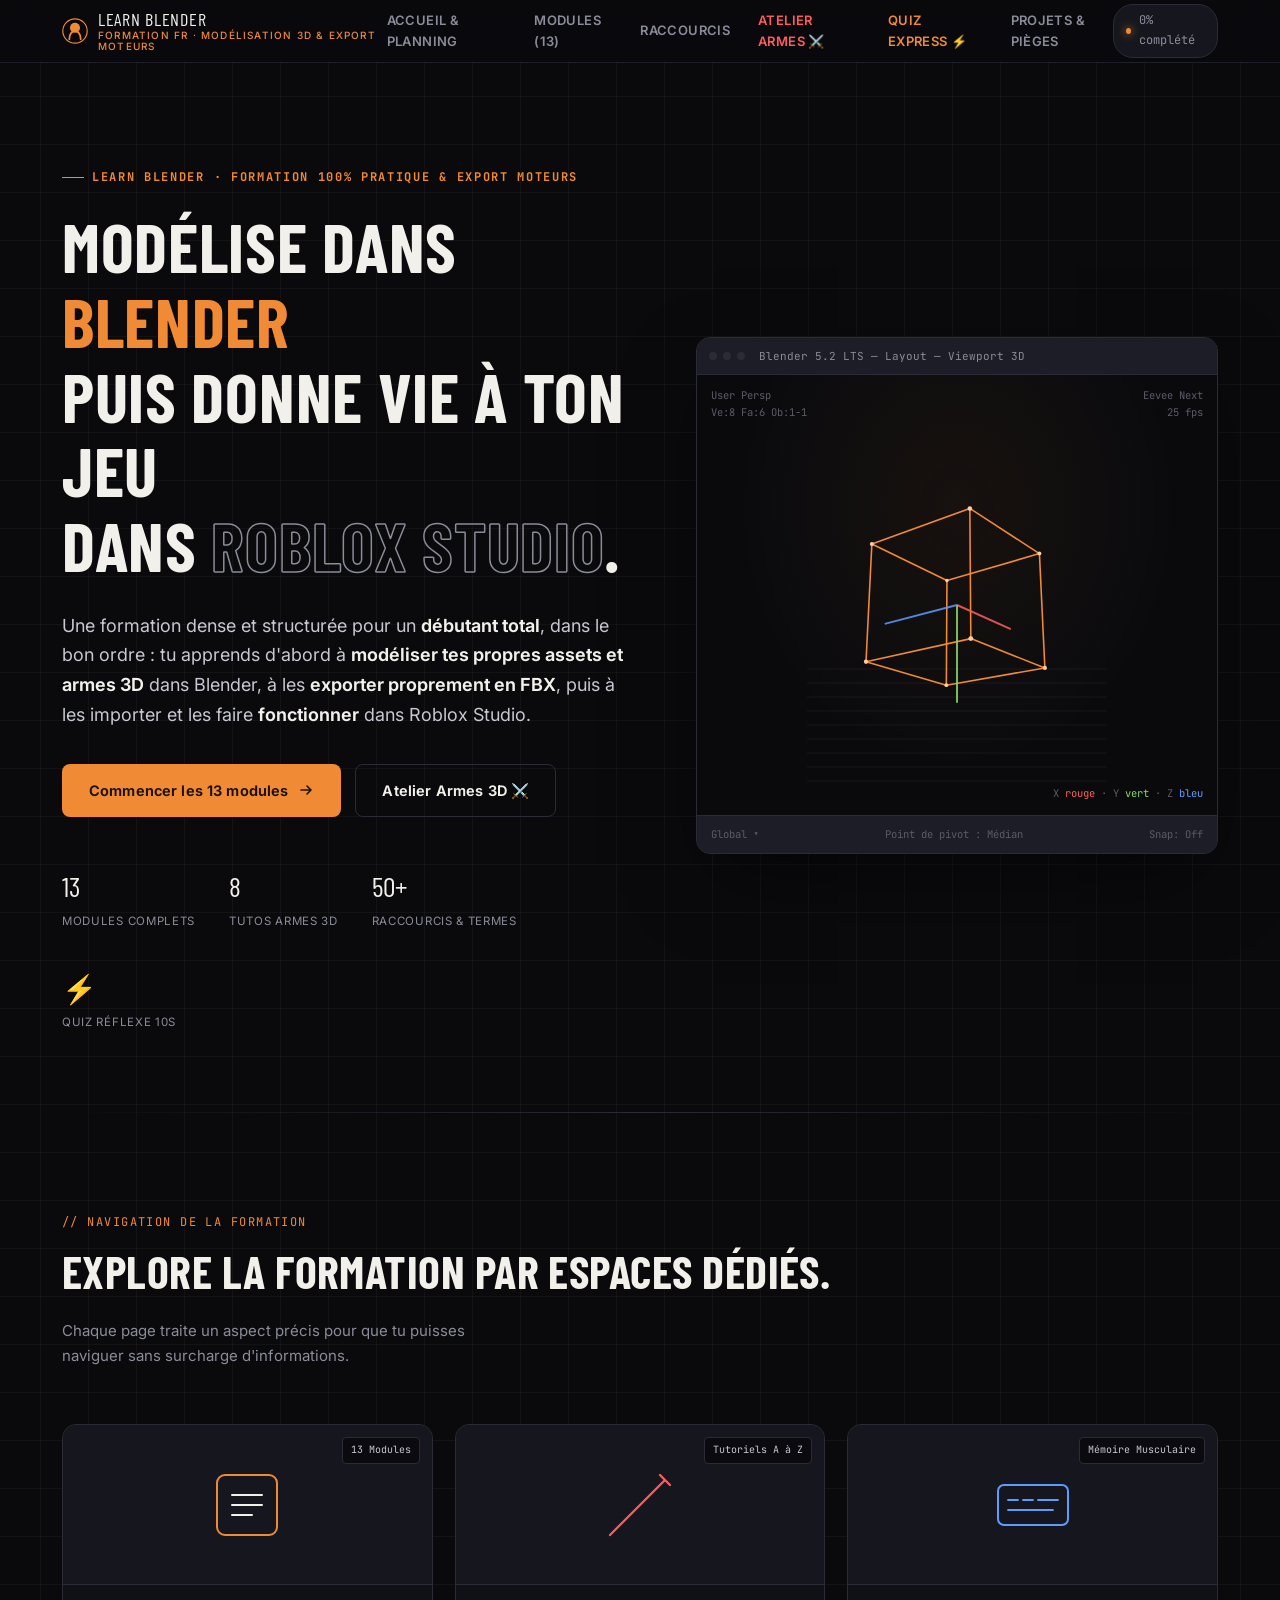
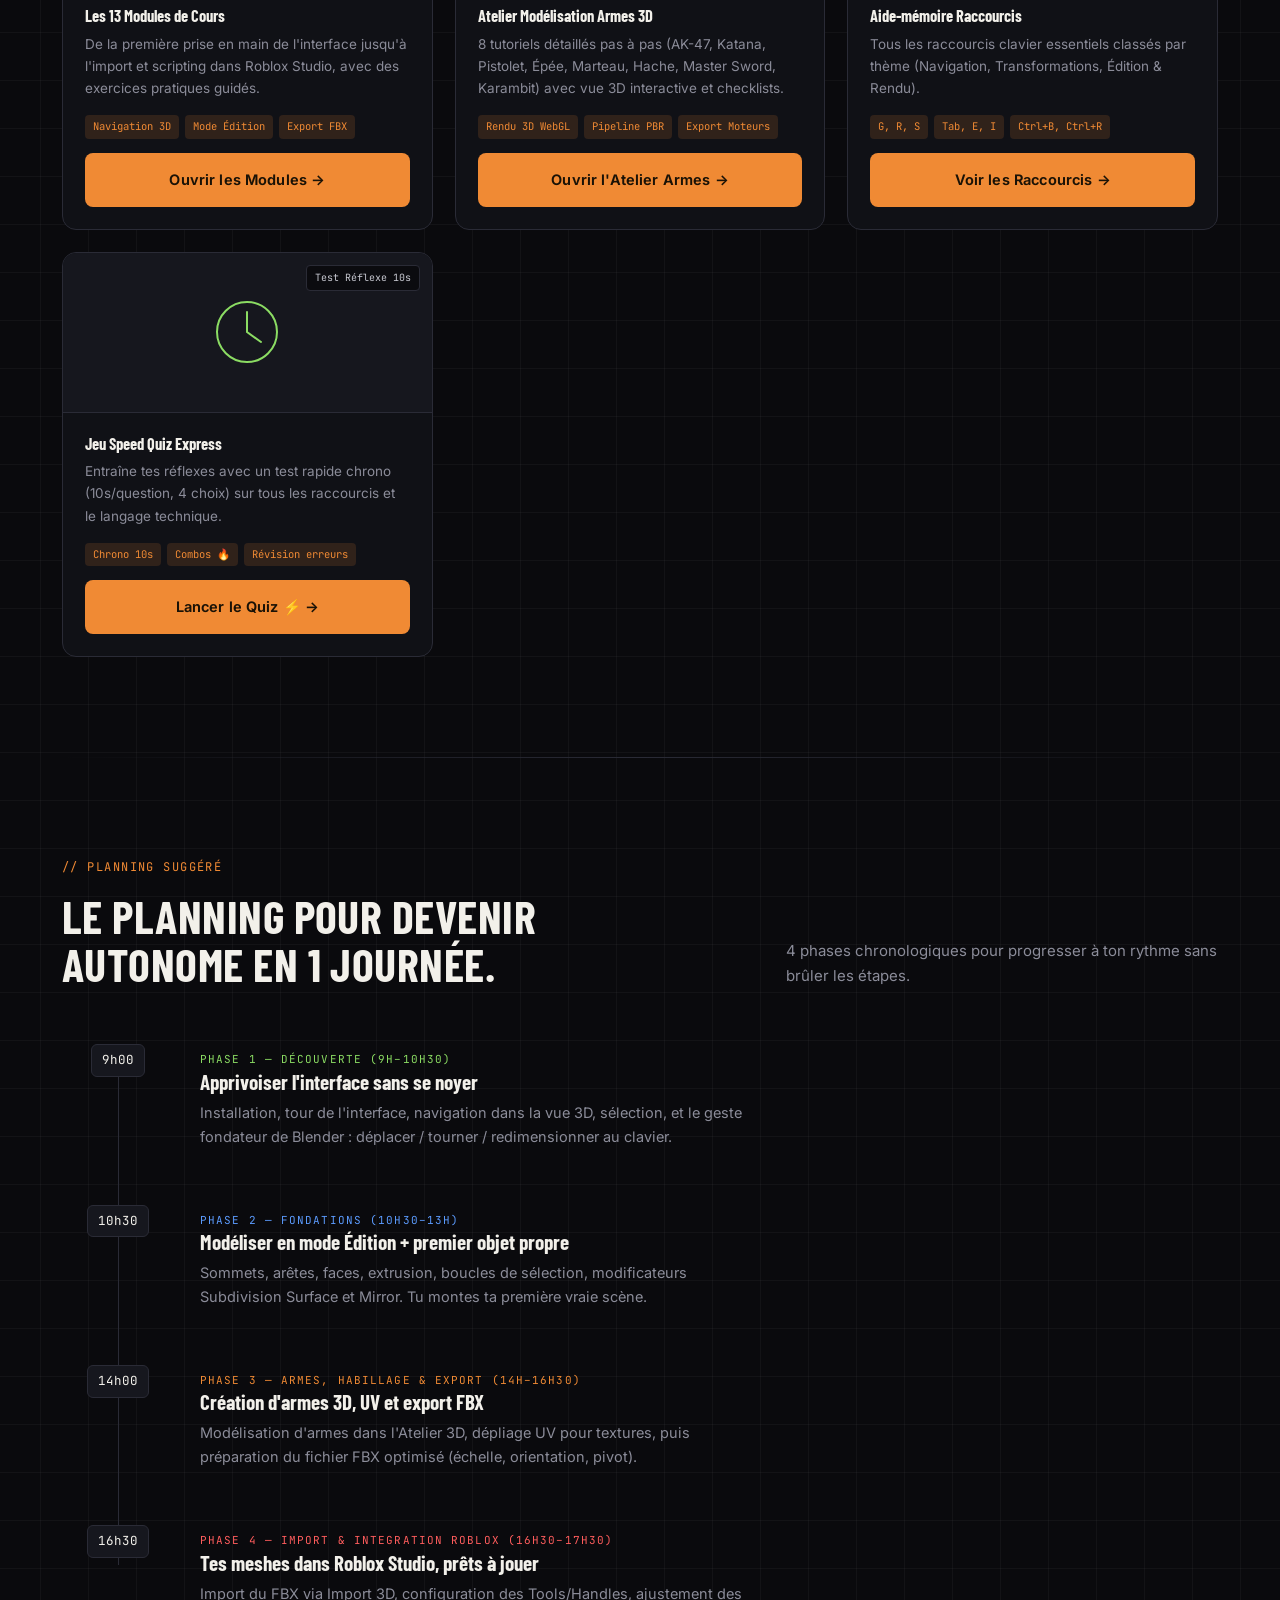
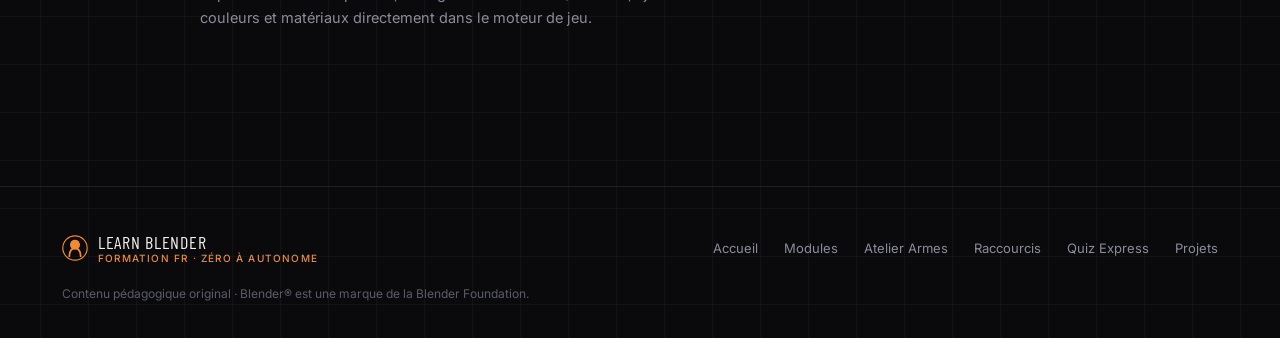
==== commit 91b6ae34: "Add files via upload" ====
--- a/index.html
+++ b/index.html
@@ -3,8 +3,8 @@
 <head>
 <meta charset="UTF-8">
 <meta name="viewport" content="width=device-width, initial-scale=1.0">
-<title>Blender → Roblox Studio — La formation complète pour créer et scripter ton jeu, en français</title>
-<meta name="description" content="Formation en français pour créer des jeux Roblox de A à Z : modélise tes assets dans Blender, exporte-les proprement, puis donne-leur vie avec le scripting Lua dans Roblox Studio.">
+<title>Learn Blender</title>
+<meta name="description" content="Formation complète en français pour créer des jeux et assets 3D de A à Z : modélise tes objets et armes dans Blender, exporte-les proprement, puis intègre-les dans Roblox Studio et moteurs de jeu.">
 <link rel="preconnect" href="https://fonts.googleapis.com">
 <link rel="preconnect" href="https://fonts.gstatic.com" crossorigin>
 <link href="https://fonts.googleapis.com/css2?family=Inter:wght@400;500;600;700;800&family=Barlow+Condensed:wght@600;700;800&family=JetBrains+Mono:wght@400;500;600;700&display=swap" rel="stylesheet">
@@ -17,28 +17,28 @@
 <!-- ============ TOPBAR ============ -->
 <header class="topbar">
   <div class="container topbar-inner">
-    <div class="brand">
+    <a href="index.html" class="brand">
       <svg class="brand-mark" viewBox="0 0 32 32" fill="none">
         <circle cx="16" cy="16" r="15" stroke="#f08a34" stroke-width="1.4"/>
         <circle cx="16" cy="12" r="6.2" fill="#f08a34"/>
         <path d="M9 26 C9 19 13 16 16 16 C19 16 23 19 23 26" fill="none" stroke="#f08a34" stroke-width="2.2" stroke-linecap="round"/>
       </svg>
       <div class="brand-stack">
-        <span>BLENDER → ROBLOX STUDIO</span>
-        <small>Formation FR · Modélise, exporte, scripte</small>
-      </div>
-    </div>
+        <span>LEARN BLENDER</span>
+        <small>Formation FR · Modélisation 3D & Export Moteurs</small>
+      </div>
+    </a>
     <nav class="topnav">
-      <a href="#programme">Programme du jour</a>
-      <a href="#modules">Modules</a>
-      <a href="#raccourcis">Raccourcis</a>
-      <a href="#projets">Projets</a>
-      <a href="#pieges">Pièges</a>
-      <a href="#ressources">Ressources</a>
+      <a href="index.html" class="active">Accueil & Planning</a>
+      <a href="modules.html">Modules (13)</a>
+      <a href="raccourcis.html">Raccourcis</a>
+      <a href="armes.html" class="weapons-topnav-link">Atelier Armes ⚔️</a>
+      <a href="quiz.html" class="quiz-topnav-link">Quiz Express ⚡</a>
+      <a href="projets.html">Projets & Pièges</a>
     </nav>
     <div class="progress-pill">
       <span class="dot"></span>
-      <span id="topProgress">0% complété</span>
+      <span id="topProgress">Formation FR</span>
     </div>
   </div>
 </header>
@@ -47,34 +47,33 @@
 <section class="hero">
   <div class="container hero-grid">
     <div class="reveal in">
-      <span class="eyebrow">Formation 100% en français · Blender 5.2 LTS → Roblox Studio</span>
+      <span class="eyebrow">Learn Blender · Formation 100% pratique & Export Moteurs</span>
       <h1>Modélise dans <span class="accent">Blender</span><br>puis donne vie à ton jeu<br>dans <span class="outline">Roblox Studio</span>.</h1>
       <p class="hero-lede">
         Une formation dense et structurée pour un <strong>débutant total</strong>, dans le bon ordre :
-        tu apprends d'abord à <strong>modéliser tes propres assets</strong> dans Blender, à les
-        <strong>exporter proprement</strong>, puis à les importer et à les faire <strong>fonctionner</strong>
-        dans Roblox Studio avec du vrai scripting Lua. Ton avantage : savoir déjà modéliser avant de scripter.
+        tu apprends d'abord à <strong>modéliser tes propres assets et armes 3D</strong> dans Blender, à les
+        <strong>exporter proprement en FBX</strong>, puis à les importer et les faire <strong>fonctionner</strong>
+        dans Roblox Studio.
       </p>
       <div class="hero-ctas">
-        <a href="#programme" class="btn btn-primary">
-          Commencer la formation
+        <a href="modules.html" class="btn btn-primary">
+          Commencer les 13 modules
           <svg width="16" height="16" viewBox="0 0 16 16" fill="none"><path d="M3 8h10M9 4l4 4-4 4" stroke="currentColor" stroke-width="1.6" stroke-linecap="round" stroke-linejoin="round"/></svg>
         </a>
-        <a href="#modules" class="btn btn-ghost">Voir les 13 modules</a>
+        <a href="armes.html" class="btn btn-ghost">Atelier Armes 3D ⚔️</a>
       </div>
       <div class="hero-meta">
         <div class="hero-meta-item"><span class="num">13</span><span class="lbl">Modules complets</span></div>
-        <div class="hero-meta-item"><span class="num">7–9h</span><span class="lbl">Programme sur 1 jour</span></div>
-        <div class="hero-meta-item"><span class="num">50+</span><span class="lbl">Raccourcis & instructions Lua</span></div>
-        <div class="hero-meta-item"><span class="num">4</span><span class="lbl">Projets guidés</span></div>
-        <div class="hero-meta-item"><span class="num">39</span><span class="lbl">Exercices progressifs</span></div>
+        <div class="hero-meta-item"><span class="num">8</span><span class="lbl">Tutos Armes 3D</span></div>
+        <div class="hero-meta-item"><span class="num">50+</span><span class="lbl">Raccourcis & Termes</span></div>
+        <div class="hero-meta-item"><span class="num">⚡</span><span class="lbl">Quiz réflexe 10s</span></div>
       </div>
     </div>
 
     <div class="viewport-card reveal in">
       <div class="viewport-topbar">
         <div class="traffic"><span></span><span></span><span></span></div>
-        <span>Blender 5.2 LTS — Layout — Scene.blend</span>
+        <span>Blender 5.2 LTS — Layout — Viewport 3D</span>
       </div>
       <div class="viewport-stage" id="viewportStage">
         <div class="viewport-hud hud-tl">User Persp<br>Ve:8 Fa:6 Ob:1-1</div>
@@ -93,43 +92,71 @@
 
 <div class="container"><div class="divider"></div></div>
 
-<!-- ============ POURQUOI CETTE FORMATION ============ -->
-<section id="pourquoi">
+<!-- ============ ESPACES DE FORMATION ============ -->
+<section id="espaces">
   <div class="container">
     <div class="section-head">
       <div>
-        <span class="section-tag">// Pourquoi celle-ci</span>
-        <h2>Conçue pour qu'on <br>ne t'y reprenne pas deux fois.</h2>
-      </div>
-      <p class="section-desc">
-        La plupart des gens apprennent Roblox Studio en scriptant d'abord, puis découvrent trop tard
-        qu'ils ne savent pas créer leurs propres objets 3D et dépendent entièrement du catalogue.
-        Ici, l'ordre est inversé volontairement : tu maîtrises d'abord la <strong>modélisation</strong>,
-        pour ensuite scripter des objets que <strong>tu as toi-même conçus</strong>.
-      </p>
-    </div>
-
-    <div class="pillars">
-      <div class="pillar">
-        <svg class="icon-wrap" viewBox="0 0 40 40" fill="none" aria-hidden="true" focusable="false"><rect x="6" y="6" width="28" height="28" rx="3" stroke="currentColor" stroke-width="1.6"/><path d="M6 16h28M16 6v28" stroke="currentColor" stroke-width="1.2" opacity="0.5"/></svg>
-        <h3>Le bon ordre : modéliser avant de scripter</h3>
-        <p>Tu apprends d'abord à créer un objet dans Blender, puis seulement à le faire réagir dans Roblox Studio. Comprendre la géométrie que tu manipules rend le scripting bien plus naturel.</p>
-      </div>
-      <div class="pillar">
-        <svg class="icon-wrap" viewBox="0 0 40 40" fill="none" aria-hidden="true" focusable="false"><rect x="5" y="9" width="30" height="22" rx="2" stroke="currentColor" stroke-width="1.6"/><path d="M12 15h4M12 20h10M12 25h7" stroke="currentColor" stroke-width="1.4" stroke-linecap="round"/></svg>
-        <h3>Uniquement ce qui sert vraiment à Roblox</h3>
-        <p>Basée sur Blender 5.2 LTS, mais recentrée : pas de rendu photoréaliste ni de Geometry Nodes avancés — juste la modélisation low-poly, l'UV et l'export propre vers Roblox Studio.</p>
-      </div>
-      <div class="pillar">
-        <svg class="icon-wrap" viewBox="0 0 40 40" fill="none" aria-hidden="true" focusable="false"><circle cx="20" cy="20" r="14" stroke="currentColor" stroke-width="1.6"/><path d="M20 12v8l6 4" stroke="currentColor" stroke-width="1.6" stroke-linecap="round"/></svg>
-        <h3>Pensée pour une journée</h3>
-        <p>Un planning horaire réaliste en 4 phases, du premier cube dans Blender jusqu'à un script Lua fonctionnel dans Roblox Studio, avec des pauses aux bons endroits.</p>
-      </div>
-      <div class="pillar">
-        <svg class="icon-wrap" viewBox="0 0 40 40" fill="none" aria-hidden="true" focusable="false"><path d="M20 6l4 8 9 1-6.5 6.3L28 30l-8-4.3L12 30l1.5-8.7L7 15l9-1 4-8z" stroke="currentColor" stroke-width="1.4" stroke-linejoin="round"/></svg>
-        <h3>3 projets, pas de théorie creuse</h3>
-        <p>Tu modélises un objet, tu l'exportes, tu l'importes dans Roblox Studio et tu le scriptes pour qu'il fasse quelque chose — un vrai mini-projet de jeu, pas un cube gris isolé.</p>
-      </div>
+        <span class="section-tag">// Navigation de la formation</span>
+        <h2>Explore la formation par espaces dédiés.</h2>
+      </div>
+      <p class="section-desc">Chaque page traite un aspect précis pour que tu puisses naviguer sans surcharge d'informations.</p>
+    </div>
+
+    <div class="tp-grid">
+
+      <div class="tp-card reveal">
+        <div class="tp-thumb">
+          <span class="difficulty">13 Modules</span>
+          <svg width="100" height="100" viewBox="0 0 100 100" fill="none"><rect x="20" y="20" width="60" height="60" rx="8" stroke="#f08a34" stroke-width="2"/><path d="M35 40h30M35 50h30M35 60h20" stroke="#f2f0ea" stroke-width="2" stroke-linecap="round"/></svg>
+        </div>
+        <div class="tp-body">
+          <h3>Les 13 Modules de Cours</h3>
+          <p>De la première prise en main de l'interface jusqu'à l'import et scripting dans Roblox Studio, avec des exercices pratiques guidés.</p>
+          <div class="tp-skills"><span>Navigation 3D</span><span>Mode Édition</span><span>Export FBX</span></div>
+          <a href="modules.html" class="btn btn-primary" style="margin-top:14px;width:100%;justify-content:center;">Ouvrir les Modules →</a>
+        </div>
+      </div>
+
+      <div class="tp-card reveal">
+        <div class="tp-thumb">
+          <span class="difficulty">Tutoriels A à Z</span>
+          <svg width="100" height="100" viewBox="0 0 100 100" fill="none"><path d="M25 75 L75 25 M70 20 L80 30 M30 70 L20 80" stroke="#ff5d5d" stroke-width="2.2" stroke-linecap="round"/></svg>
+        </div>
+        <div class="tp-body">
+          <h3>Atelier Modélisation Armes 3D</h3>
+          <p>8 tutoriels détaillés pas à pas (AK-47, Katana, Pistolet, Épée, Marteau, Hache, Master Sword, Karambit) avec vue 3D interactive et checklists.</p>
+          <div class="tp-skills"><span>Rendu 3D WebGL</span><span>Pipeline PBR</span><span>Export Moteurs</span></div>
+          <a href="armes.html" class="btn btn-primary" style="margin-top:14px;width:100%;justify-content:center;">Ouvrir l'Atelier Armes →</a>
+        </div>
+      </div>
+
+      <div class="tp-card reveal">
+        <div class="tp-thumb">
+          <span class="difficulty">Mémoire Musculaire</span>
+          <svg width="100" height="100" viewBox="0 0 100 100" fill="none"><rect x="15" y="30" width="70" height="40" rx="6" stroke="#5c9cff" stroke-width="2"/><path d="M25 45h10M40 45h10M55 45h20M25 55h45" stroke="#5c9cff" stroke-width="1.8" stroke-linecap="round"/></svg>
+        </div>
+        <div class="tp-body">
+          <h3>Aide-mémoire Raccourcis</h3>
+          <p>Tous les raccourcis clavier essentiels classés par thème (Navigation, Transformations, Édition & Rendu).</p>
+          <div class="tp-skills"><span>G, R, S</span><span>Tab, E, I</span><span>Ctrl+B, Ctrl+R</span></div>
+          <a href="raccourcis.html" class="btn btn-primary" style="margin-top:14px;width:100%;justify-content:center;">Voir les Raccourcis →</a>
+        </div>
+      </div>
+
+      <div class="tp-card reveal">
+        <div class="tp-thumb">
+          <span class="difficulty">Test Réflexe 10s</span>
+          <svg width="100" height="100" viewBox="0 0 100 100" fill="none"><circle cx="50" cy="50" r="30" stroke="#8bdc63" stroke-width="2"/><path d="M50 30v20l14 10" stroke="#8bdc63" stroke-width="2" stroke-linecap="round"/></svg>
+        </div>
+        <div class="tp-body">
+          <h3>Jeu Speed Quiz Express</h3>
+          <p>Entraîne tes réflexes avec un test rapide chrono (10s/question, 4 choix) sur tous les raccourcis et le langage technique.</p>
+          <div class="tp-skills"><span>Chrono 10s</span><span>Combos 🔥</span><span>Révision erreurs</span></div>
+          <a href="quiz.html" class="btn btn-primary" style="margin-top:14px;width:100%;justify-content:center;">Lancer le Quiz ⚡ →</a>
+        </div>
+      </div>
+
     </div>
   </div>
 </section>
@@ -141,13 +168,11 @@
   <div class="container">
     <div class="section-head">
       <div>
-        <span class="section-tag">// Ta journée type</span>
-        <h2>Le planning pour tenir<br>l'objectif « autonome en 1 jour ».</h2>
+        <span class="section-tag">// Planning suggéré</span>
+        <h2>Le planning pour devenir<br>autonome en 1 journée.</h2>
       </div>
       <p class="section-desc">
-        5 phases, chacune avec un objectif concret. Adapte les horaires à ton rythme :
-        ce qui compte, c'est l'ordre — tout Blender avant tout Roblox Studio — et de ne
-        jamais passer à la suite sans avoir pratiqué le geste.
+        4 phases chronologiques pour progresser à ton rythme sans brûler les étapes.
       </p>
     </div>
 
@@ -158,8 +183,7 @@
         <div class="day-content">
           <span class="phase-label p-decouverte">Phase 1 — Découverte (9h–10h30)</span>
           <h3>Apprivoiser l'interface sans se noyer</h3>
-          <p>Installation, tour de l'interface, navigation dans la vue 3D, sélection, et le geste fondateur de Blender : déplacer / tourner / redimensionner au clavier. Objectif : ne plus jamais chercher la souris pour zoomer.</p>
-          <div class="day-tags"><span>Modules 1–3</span><span>Navigation 3D</span><span>Mode Objet</span></div>
+          <p>Installation, tour de l'interface, navigation dans la vue 3D, sélection, et le geste fondateur de Blender : déplacer / tourner / redimensionner au clavier.</p>
         </div>
       </div>
 
@@ -168,1461 +192,28 @@
         <div class="day-content">
           <span class="phase-label p-fondations">Phase 2 — Fondations (10h30–13h)</span>
           <h3>Modéliser en mode Édition + premier objet propre</h3>
-          <p>Sommets, arêtes, faces, extrusion, boucles de sélection, modificateur Subdivision Surface utilisé avec parcimonie (le low-poly est ta cible, pas le photoréalisme). Tu montes ta première vraie scène (table + chaise) prête pour un jeu.</p>
-          <div class="day-tags"><span>Module 4–5</span><span>TP Mobilier</span><span>Low-poly</span></div>
-        </div>
-      </div>
-
-      <div class="day-block reveal">
-        <div class="day-rail"><div class="time-tag">13h00</div><div class="day-rail-line"></div></div>
-        <div class="day-content">
-          <span class="phase-label p-fondations">Pause déjeuner (13h–14h)</span>
-          <h3>Laisse reposer — c'est là que ça s'ancre</h3>
-          <p>Sérieusement : une vraie pause. La mémoire musculaire des raccourcis (G, R, S, Tab, Shift+A) se consolide mieux après une coupure qu'en continu.</p>
+          <p>Sommets, arêtes, faces, extrusion, boucles de sélection, modificateurs Subdivision Surface et Mirror. Tu montes ta première vraie scène.</p>
         </div>
       </div>
 
       <div class="day-block reveal">
         <div class="day-rail"><div class="time-tag">14h00</div><div class="day-rail-line"></div></div>
         <div class="day-content">
-          <span class="phase-label p-creation">Phase 3 — Habillage et export (14h–16h30)</span>
-          <h3>Matériaux simples, UV, animation basique et export FBX</h3>
-          <p>Couleurs et matériaux simples pensés pour Roblox, dépliage UV pour tes textures, une animation basique avec une armature, puis le geste le plus important de la journée : exporter proprement un mesh en FBX pour Roblox Studio (échelle, orientation, pivot, triangles).</p>
-          <div class="day-tags"><span>Modules 6–9</span><span>Matériaux</span><span>UV</span><span>Export FBX</span></div>
+          <span class="phase-label p-creation">Phase 3 — Armes, Habillage & Export (14h–16h30)</span>
+          <h3>Création d'armes 3D, UV et export FBX</h3>
+          <p>Modélisation d'armes dans l'Atelier 3D, dépliage UV pour textures, puis préparation du fichier FBX optimisé (échelle, orientation, pivot).</p>
         </div>
       </div>
 
       <div class="day-block reveal">
         <div class="day-rail"><div class="time-tag">16h30</div></div>
         <div class="day-content">
-          <span class="phase-label p-maitrise">Phase 4 — Import Roblox Studio (16h30–17h30)</span>
-          <h3>Ton mesh dans Roblox Studio, prêt à jouer</h3>
-          <p>Import du FBX exporté en Phase 3 via Import 3D, vérification de l'échelle et des composants séparés, coloration et matériaux directement dans Studio.</p>
-          <div class="day-tags"><span>Module 9</span><span>Import 3D</span><span>Matériaux Studio</span></div>
-        </div>
-      </div>
-
-      <div class="day-block reveal">
-        <div class="day-rail"><div class="time-tag">Session 2</div></div>
-        <div class="day-content">
-          <span class="phase-label p-maitrise">Phase 5 — Projets concrets (à ton rythme)</span>
-          <h3>Modéliser de vrais personnages Roblox</h3>
-          <p>Les 4 modules avancés de cette partie représentent à eux seuls 4 à 5h de pratique guidée : mieux vaut les répartir sur une ou deux sessions supplémentaires plutôt que de les enchaîner en fin de journée 1. On y modélise un personnage complet par tracé, on ancre les 4 réflexes d'un aller-retour Blender ↔ Roblox propre, on isole les 5 outils qui suffisent à presque tout faire, puis on modélise un personnage low-poly façon « brain rot » avec la technique Remesh en mode Block.</p>
-          <div class="day-tags"><span>Modules 10–13</span><span>Perso par tracé</span><span>Réflexes import</span><span>Low-poly Remesh</span></div>
-        </div>
-      </div>
-
-    </div>
-  </div>
-</section>
-
-<div class="container"><div class="divider"></div></div>
-
-<!-- ============ MODULES ============ -->
-<section id="modules">
-  <div class="container">
-    <div class="section-head">
-      <div>
-        <span class="section-tag">// Programme complet</span>
-        <h2>13 modules, du premier<br>clic à des projets concrets.</h2>
-      </div>
-      <p class="section-desc">Clique sur un module pour dérouler le contenu détaillé : ce que tu apprends, les gestes précis, et les pièges à éviter. Chaque module se termine par un <strong>parcours d'exercices</strong> en 3 temps (Échauffement → Application → Défi) pour ancrer réellement le geste.</p>
-    </div>
-
-    <div class="exo-global" id="globalExoBar">
-      <span class="dot"></span>
-      <span id="globalExoText">0/33 exercices complétés</span>
-      <button type="button" id="resetExoBtn">Réinitialiser</button>
-    </div>
-
-    <div class="modules-list" id="modulesList">
-
-      <!-- MODULE 1 -->
-      <div class="module">
-        <div class="module-head" role="button" tabindex="0" aria-expanded="false">
-          <span class="module-num">01</span>
-          <div class="module-titles">
-            <h3>Comprendre la 3D et installer Blender</h3>
-            <p>De « c'est quoi un mesh » à un Blender fonctionnel sur ta machine</p>
-          </div>
-          <span class="module-meta">25 min <span class="badge-level lvl-debutant">Débutant</span></span>
-          <svg class="module-chevron" viewBox="0 0 20 20" fill="none" aria-hidden="true" focusable="false"><path d="M5 7.5l5 5 5-5" stroke="currentColor" stroke-width="1.8" stroke-linecap="round" stroke-linejoin="round"/></svg>
-        </div>
-        <div class="module-body">
-          <div class="module-body-inner">
-            <div class="lesson-block">
-              <h4>Ce que tu apprends</h4>
-              <ul>
-                <li>Les briques de base : <strong>mesh</strong> (maillage), <strong>vertex</strong> (sommet), <strong>edge</strong> (arête), <strong>face</strong>.</li>
-                <li>La chaîne de production 3D : modélisation → matériaux → éclairage → rendu → (animation).</li>
-                <li>Pourquoi Blender : logiciel libre et gratuit, complet, utilisé en studio (courts-métrages Sintel, Big Buck Bunny, jeux indés).</li>
-                <li>Téléchargement sur <strong>blender.org</strong>, version <strong>5.2 LTS</strong> recommandée (support long terme, la plus stable).</li>
-                <li>Interface en anglais par défaut : c'est volontaire, tous les tutos et forums l'utilisent — on garde l'anglais pour pouvoir suivre n'importe quelle ressource ensuite.</li>
-              </ul>
-              <p class="note">Astuce : configuration minimale confortable — une carte graphique récente et 8 Go de RAM suffisent largement pour du low-poly. Ça tourne aussi sur une machine modeste, juste un peu moins fluide dans le viewport.</p>
-            </div>
-            <div class="lesson-block">
-              <h4>Mini-exercice</h4>
-              <ul>
-                <li>Installer Blender 5.2 LTS et l'ouvrir.</li>
-                <li>Identifier à l'écran : la vue 3D, l'outliner (liste des objets), le panneau propriétés, la timeline.</li>
-                <li>Sauvegarder une première fois avec <kbd>Ctrl</kbd>+<kbd>S</kbd> pour prendre le réflexe dès le départ.</li>
-              </ul>
-              <h4>Vocabulaire clé</h4>
-              <ul>
-                <li><strong>Scène</strong> — le fichier .blend dans son ensemble.</li>
-                <li><strong>Objet</strong> — un élément indépendant (mesh, lampe, caméra...).</li>
-                <li><strong>Origine</strong> — le point orange qui représente la position de référence d'un objet.</li>
-              </ul>
-            </div>
-
-            <div class="lesson-block lesson-block-full exo-path" data-exo-module="m1">
-              <div class="exo-path-head">
-                <h4>Parcours d'exercices</h4>
-                <span class="exo-progress" data-exo-progress="m1">0/3 fait</span>
-              </div>
-              <div class="exo-grid">
-
-                <div class="exo-card" data-exo-id="m1-e1">
-                  <label class="exo-check"><input type="checkbox" data-exo-checkbox="m1-e1"><span class="exo-box"></span></label>
-                  <div>
-                    <div class="exo-top"><span class="exo-tag tag-warmup">Échauffement</span><span class="exo-time">10 min</span></div>
-                    <h5>Installer et ouvrir Blender proprement</h5>
-                    <p>Télécharge Blender 5.2 LTS sur blender.org, installe-le, ouvre-le. Crée un dossier <strong>MaFormationBlender</strong> sur ton disque, puis sauvegarde immédiatement le fichier vide dedans avec <kbd>Ctrl</kbd>+<kbd>S</kbd> sous le nom <em>01_decouverte.blend</em>.</p>
-                    <details class="exo-hint"><summary>Indice</summary><p>Si le raccourci Ctrl+S ne fait rien, vérifie que ta souris est bien positionnée au-dessus de la vue 3D — chaque zone de l'interface capte ses propres raccourcis.</p></details>
-                  </div>
-                </div>
-
-                <div class="exo-card" data-exo-id="m1-e2">
-                  <label class="exo-check"><input type="checkbox" data-exo-checkbox="m1-e2"><span class="exo-box"></span></label>
-                  <div>
-                    <div class="exo-top"><span class="exo-tag tag-application">Application</span><span class="exo-time">15 min</span></div>
-                    <h5>Faire le tour des espaces de travail</h5>
-                    <p>Clique successivement sur chaque onglet en haut de l'écran (Layout, Modeling, Sculpting, UV Editing, Shading, Animation, Rendering). Pour chacun, note en une phrase ce qui change dans la disposition de l'écran.</p>
-                    <details class="exo-hint"><summary>Indice</summary><p>Chaque espace de travail réorganise les mêmes zones (viewport, outliner, propriétés) autour d'une tâche précise — ce n'est jamais un logiciel différent, juste une autre disposition.</p></details>
-                  </div>
-                </div>
-
-                <div class="exo-card" data-exo-id="m1-e3">
-                  <label class="exo-check"><input type="checkbox" data-exo-checkbox="m1-e3"><span class="exo-box"></span></label>
-                  <div>
-                    <div class="exo-top"><span class="exo-tag tag-challenge">Défi</span><span class="exo-time">15 min</span></div>
-                    <h5>Partir d'une scène vide et nommer proprement</h5>
-                    <p>Fichier → New → General. Supprime le cube par défaut, ajoute un Ico Sphere via Shift+A, puis renomme-le <strong>MonPremierObjet</strong> en double-cliquant sur son nom dans l'Outliner. Sauvegarde le fichier.</p>
-                    <details class="exo-hint"><summary>Indice</summary><p>Le double-clic doit se faire directement sur le texte du nom dans l'Outliner (pas sur l'icône), sinon ça ne fait que sélectionner l'objet.</p></details>
-                  </div>
-                </div>
-
-              </div>
-            </div>
-          </div>
-        </div>
-      </div>
-
-      <!-- MODULE 2 -->
-      <div class="module">
-        <div class="module-head" role="button" tabindex="0" aria-expanded="false">
-          <span class="module-num">02</span>
-          <div class="module-titles">
-            <h3>L'interface et la navigation 3D</h3>
-            <p>Se déplacer dans l'espace sans jamais lâcher le clavier</p>
-          </div>
-          <span class="module-meta">40 min <span class="badge-level lvl-debutant">Débutant</span></span>
-          <svg class="module-chevron" viewBox="0 0 20 20" fill="none" aria-hidden="true" focusable="false"><path d="M5 7.5l5 5 5-5" stroke="currentColor" stroke-width="1.8" stroke-linecap="round" stroke-linejoin="round"/></svg>
-        </div>
-        <div class="module-body">
-          <div class="module-body-inner">
-            <div class="lesson-block">
-              <h4>Les zones de l'interface</h4>
-              <ul>
-                <li><strong>Vue 3D (Viewport)</strong> — la fenêtre centrale où tout se passe.</li>
-                <li><strong>Outliner</strong> — en haut à droite, la hiérarchie de tous les objets de la scène.</li>
-                <li><strong>Propriétés</strong> — en bas à droite, tous les réglages de l'objet sélectionné (matériaux, modificateurs, physique...).</li>
-                <li><strong>Timeline</strong> — en bas, pour l'animation.</li>
-                <li><strong>Espaces de travail</strong> — onglets en haut (Layout, Modeling, Sculpting, UV Editing, Shading, Animation, Rendering) : chacun réorganise l'écran pour une tâche précise.</li>
-              </ul>
-              <h4>Navigation à la souris</h4>
-              <ul>
-                <li><strong>Molette</strong> — zoom avant/arrière.</li>
-                <li><strong>Bouton du milieu (BM) maintenu</strong> — orbite autour de la scène.</li>
-                <li><strong>Maj + BM</strong> — panoramique (déplacer la vue).</li>
-                <li><strong>Ctrl + BM</strong> — zoom alternatif en glissant.</li>
-              </ul>
-            </div>
-            <div class="lesson-block">
-              <h4>Vues d'axe (pavé numérique)</h4>
-              <div class="kbd-row"><span class="lbl">Vue de dessus</span><kbd>Num 7</kbd></div>
-              <div class="kbd-row"><span class="lbl">Vue de face</span><kbd>Num 1</kbd></div>
-              <div class="kbd-row"><span class="lbl">Vue de côté (droite)</span><kbd>Num 3</kbd></div>
-              <div class="kbd-row"><span class="lbl">Vues opposées</span><kbd>Ctrl</kbd>+<kbd>Num 7/1/3</kbd></div>
-              <div class="kbd-row"><span class="lbl">Basculer ortho / perspective</span><kbd>Num 5</kbd></div>
-              <div class="kbd-row"><span class="lbl">Cadrer la sélection</span><kbd>.</kbd> (pavé num.)</div>
-              <div class="kbd-row"><span class="lbl">Tout cadrer</span><kbd>Home</kbd></div>
-              <div class="kbd-row"><span class="lbl">Vue caméra</span><kbd>Num 0</kbd></div>
-              <p class="note">Pas de pavé numérique (laptop) ? Active « Emulate Numpad » dans Édition → Préférences → Entrée. Les touches 1 à 9 du haut du clavier prennent alors le relais.</p>
-            </div>
-
-            <div class="lesson-block lesson-block-full exo-path" data-exo-module="m2">
-              <div class="exo-path-head">
-                <h4>Parcours d'exercices</h4>
-                <span class="exo-progress" data-exo-progress="m2">0/3 fait</span>
-              </div>
-              <div class="exo-grid">
-
-                <div class="exo-card" data-exo-id="m2-e1">
-                  <label class="exo-check"><input type="checkbox" data-exo-checkbox="m2-e1"><span class="exo-box"></span></label>
-                  <div>
-                    <div class="exo-top"><span class="exo-tag tag-warmup">Échauffement</span><span class="exo-time">8 min</span></div>
-                    <h5>Naviguer 5 minutes sans clavier</h5>
-                    <p>Autour du cube par défaut, pratique uniquement à la souris : molette pour zoomer, bouton du milieu maintenu pour orbiter, Maj+bouton du milieu pour le panoramique. Aucun raccourci clavier pendant cet exercice.</p>
-                    <details class="exo-hint"><summary>Indice</summary><p>Si l'orbite « tremble » ou saute, c'est souvent que le bouton du milieu de la souris est mal cliqué — vérifie qu'il est bien maintenu enfoncé, pas juste cliqué une fois.</p></details>
-                  </div>
-                </div>
-
-                <div class="exo-card" data-exo-id="m2-e2">
-                  <label class="exo-check"><input type="checkbox" data-exo-checkbox="m2-e2"><span class="exo-box"></span></label>
-                  <div>
-                    <div class="exo-top"><span class="exo-tag tag-application">Application</span><span class="exo-time">10 min</span></div>
-                    <h5>Passer par toutes les vues d'axe</h5>
-                    <p>Sur le cube par défaut, enchaîne Num7 (dessus), Num1 (face), Num3 (côté), puis Num5 pour basculer ortho/perspective. Ajoute une caméra (Shift+A) et vérifie le cadrage avec Num0.</p>
-                    <details class="exo-hint"><summary>Indice</summary><p>Pas de pavé numérique ? Active « Emulate Numpad » dans les Préférences comme indiqué plus haut avant de commencer cet exercice.</p></details>
-                  </div>
-                </div>
-
-                <div class="exo-card" data-exo-id="m2-e3">
-                  <label class="exo-check"><input type="checkbox" data-exo-checkbox="m2-e3"><span class="exo-box"></span></label>
-                  <div>
-                    <div class="exo-top"><span class="exo-tag tag-challenge">Défi</span><span class="exo-time">10 min</span></div>
-                    <h5>Navigation 100% clavier chronométrée</h5>
-                    <p>Sans toucher à la molette ni au bouton du milieu : utilise uniquement le pavé numérique et le point « . » (cadrer sélection) et Home (tout cadrer) pour atteindre un cadrage caméra précis sur un objet. Chronomètre-toi.</p>
-                    <details class="exo-hint"><summary>Indice</summary><p>Le point « . » du pavé numérique cadre uniquement l'objet sélectionné — sélectionne-le d'abord, sinon la vue se recadre sur toute la scène.</p></details>
-                  </div>
-                </div>
-
-              </div>
-            </div>
-          </div>
-        </div>
-      </div>
-
-      <!-- MODULE 3 -->
-      <div class="module">
-        <div class="module-head" role="button" tabindex="0" aria-expanded="false">
-          <span class="module-num">03</span>
-          <div class="module-titles">
-            <h3>Sélection, transformation et Mode Objet</h3>
-            <p>G, R, S : les trois lettres qui pilotent 80% du travail</p>
-          </div>
-          <span class="module-meta">45 min <span class="badge-level lvl-debutant">Débutant</span></span>
-          <svg class="module-chevron" viewBox="0 0 20 20" fill="none" aria-hidden="true" focusable="false"><path d="M5 7.5l5 5 5-5" stroke="currentColor" stroke-width="1.8" stroke-linecap="round" stroke-linejoin="round"/></svg>
-        </div>
-        <div class="module-body">
-          <div class="module-body-inner">
-            <div class="lesson-block">
-              <h4>Ajouter et sélectionner</h4>
-              <ul>
-                <li><strong>Shift+A</strong> ouvre le menu Ajouter (Mesh, Lumière, Caméra, Courbe...) au niveau du curseur 3D.</li>
-                <li><strong>Clic gauche</strong> sélectionne un objet (bord orange).</li>
-                <li><strong>Maj + clic</strong> ajoute à la sélection.</li>
-                <li><strong>A</strong> tout sélectionner, <strong>Alt+A</strong> tout désélectionner.</li>
-                <li><strong>B</strong> sélection par boîte, <strong>C</strong> pinceau de sélection (Échap pour sortir).</li>
-              </ul>
-              <h4>Le trio fondamental des transformations</h4>
-              <div class="kbd-row"><span class="lbl"><strong>G</strong>rab — déplacer</span><kbd>G</kbd></div>
-              <div class="kbd-row"><span class="lbl"><strong>R</strong>otate — tourner</span><kbd>R</kbd></div>
-              <div class="kbd-row"><span class="lbl"><strong>S</strong>cale — redimensionner</span><kbd>S</kbd></div>
-              <div class="kbd-row"><span class="lbl">Contraindre sur un axe</span><kbd>X</kbd> / <kbd>Y</kbd> / <kbd>Z</kbd></div>
-              <div class="kbd-row"><span class="lbl">Contraindre en local</span><kbd>X X</kbd> (double appui)</div>
-              <div class="kbd-row"><span class="lbl">Valeur numérique exacte</span>taper le chiffre après G/R/S</div>
-              <div class="kbd-row"><span class="lbl">Valider / Annuler</span><kbd>Clic gauche</kbd> / <kbd>Échap</kbd></div>
-              <p class="note">Exemple concret : <kbd>G</kbd> <kbd>Z</kbd> <kbd>2</kbd> <kbd>Entrée</kbd> déplace l'objet de 2 unités vers le haut, exactement. C'est le geste le plus utilisé de tout Blender.</p>
-            </div>
-            <div class="lesson-block">
-              <h4>Dupliquer, supprimer, cacher</h4>
-              <ul>
-                <li><strong>Maj+D</strong> — dupliquer (copie indépendante).</li>
-                <li><strong>Alt+D</strong> — dupliquer en lié (clone : modifier l'un modifie tous les autres).</li>
-                <li><strong>X</strong> ou <strong>Suppr</strong> — supprimer la sélection.</li>
-                <li><strong>H</strong> — cacher, <strong>Alt+H</strong> — tout réafficher.</li>
-              </ul>
-              <h4>Le point de pivot</h4>
-              <p style="font-size:13.5px;color:var(--ink-3);margin-bottom:8px;">Détermine le centre des rotations/échelles : Point médian (par défaut), Origine de l'objet actif, Curseur 3D, Origines individuelles. Se règle dans le menu déroulant en haut de la vue 3D.</p>
-              <h4>Widgets (gizmos)</h4>
-              <p style="font-size:13.5px;color:var(--ink-3);">Les flèches colorées superposées à l'objet : <span class="axis-x-c">rouge = X</span>, <span class="axis-y-c">vert = Y</span>, <span class="axis-z-c">bleu = Z</span>. Utiles à la souris, mais les raccourcis clavier restent plus rapides une fois le réflexe pris.</p>
-            </div>
-
-            <div class="lesson-block lesson-block-full exo-path" data-exo-module="m3">
-              <div class="exo-path-head">
-                <h4>Parcours d'exercices</h4>
-                <span class="exo-progress" data-exo-progress="m3">0/3 fait</span>
-              </div>
-              <div class="exo-grid">
-
-                <div class="exo-card" data-exo-id="m3-e1">
-                  <label class="exo-check"><input type="checkbox" data-exo-checkbox="m3-e1"><span class="exo-box"></span></label>
-                  <div>
-                    <div class="exo-top"><span class="exo-tag tag-warmup">Échauffement</span><span class="exo-time">10 min</span></div>
-                    <h5>Ajouter et sélectionner trois objets</h5>
-                    <p>Avec Shift+A, ajoute un cube, une sphère UV et un cône. Sélectionne-les un par un au clic gauche, puis pratique la sélection multiple avec Maj+clic. Termine par A (tout sélectionner) et Alt+A (tout désélectionner).</p>
-                    <details class="exo-hint"><summary>Indice</summary><p>L'objet actif (le dernier cliqué) a un contour orange plus clair que les autres objets sélectionnés — c'est lui qui sert de référence pour certaines opérations.</p></details>
-                  </div>
-                </div>
-
-                <div class="exo-card" data-exo-id="m3-e2">
-                  <label class="exo-check"><input type="checkbox" data-exo-checkbox="m3-e2"><span class="exo-box"></span></label>
-                  <div>
-                    <div class="exo-top"><span class="exo-tag tag-application">Application</span><span class="exo-time">12 min</span></div>
-                    <h5>G/R/S avec contraintes et valeurs exactes</h5>
-                    <p>Sur le cube, exécute précisément : <kbd>G</kbd> <kbd>Z</kbd> <kbd>2</kbd> <kbd>Entrée</kbd>, puis <kbd>R</kbd> <kbd>Z</kbd> <kbd>45</kbd> <kbd>Entrée</kbd>, puis <kbd>S</kbd> <kbd>X</kbd> <kbd>1.5</kbd> <kbd>Entrée</kbd>. Observe le panneau Item (touche N) pour vérifier les valeurs exactes obtenues.</p>
-                    <details class="exo-hint"><summary>Indice</summary><p>Le panneau N s'ouvre à droite de la vue 3D et affiche Position, Rotation et Échelle en temps réel — indispensable pour vérifier un geste avant de le valider.</p></details>
-                  </div>
-                </div>
-
-                <div class="exo-card" data-exo-id="m3-e3">
-                  <label class="exo-check"><input type="checkbox" data-exo-checkbox="m3-e3"><span class="exo-box"></span></label>
-                  <div>
-                    <div class="exo-top"><span class="exo-tag tag-challenge">Défi</span><span class="exo-time">15 min</span></div>
-                    <h5>Composition au clavier + reset des transforms</h5>
-                    <p>Place 5 objets dans un petit arrangement, chacun avec une position/rotation/échelle différente, uniquement au clavier (sans les widgets à la souris). Puis sélectionne tout et applique <kbd>Ctrl</kbd>+<kbd>A</kbd> → <strong>All Transforms</strong>. Vérifie dans le panneau N que rotation et échelle sont bien revenues à 0°/1.</p>
-                    <details class="exo-hint"><summary>Indice</summary><p>Après « Apply All Transforms », la géométrie garde son aspect visuel mais les valeurs repartent à zéro — c'est ce qui évite les échelles bizarres plus tard (voir la section Pièges fréquents).</p></details>
-                  </div>
-                </div>
-
-              </div>
-            </div>
-          </div>
-        </div>
-      </div>
-
-      <!-- MODULE 4 -->
-      <div class="module">
-        <div class="module-head" role="button" tabindex="0" aria-expanded="false">
-          <span class="module-num">04</span>
-          <div class="module-titles">
-            <h3>Modélisation polygonale — Mode Édition</h3>
-            <p>Sommets, arêtes, faces : sculpter la géométrie</p>
-          </div>
-          <span class="module-meta">70 min <span class="badge-level lvl-debutant">Débutant</span></span>
-          <svg class="module-chevron" viewBox="0 0 20 20" fill="none" aria-hidden="true" focusable="false"><path d="M5 7.5l5 5 5-5" stroke="currentColor" stroke-width="1.8" stroke-linecap="round" stroke-linejoin="round"/></svg>
-        </div>
-        <div class="module-body">
-          <div class="module-body-inner">
-            <div class="lesson-block">
-              <h4>Entrer en Mode Édition</h4>
-              <div class="kbd-row"><span class="lbl">Basculer Objet / Édition</span><kbd>Tab</kbd></div>
-              <div class="kbd-row"><span class="lbl">Mode Sommets</span><kbd>1</kbd></div>
-              <div class="kbd-row"><span class="lbl">Mode Arêtes</span><kbd>2</kbd></div>
-              <div class="kbd-row"><span class="lbl">Mode Faces</span><kbd>3</kbd></div>
-              <p style="font-size:13.5px;color:var(--ink-3);margin:10px 0;">Une fois en Mode Édition, tous les raccourcis G/R/S s'appliquent aux composants sélectionnés (sommets, arêtes ou faces) et non plus à l'objet entier.</p>
-              <h4>Les outils de construction</h4>
-              <ul>
-                <li><strong>Extrusion (E)</strong> — l'outil le plus important : fait sortir une nouvelle géométrie depuis la sélection.</li>
-                <li><strong>Inset (I)</strong> — insère une face à l'intérieur d'une face existante.</li>
-                <li><strong>Loop Cut (Ctrl+R)</strong> — ajoute une boucle d'arêtes tout autour du mesh, pour densifier la géométrie.</li>
-                <li><strong>Bevel / Chanfrein (Ctrl+B)</strong> — arrondit ou casse une arête vive.</li>
-                <li><strong>Merge (M)</strong> — fusionne des sommets sélectionnés (« at Center », « at Last »...).</li>
-                <li><strong>Fusion des doublons (M → By Distance)</strong> — nettoie les sommets superposés après un mirroir ou un import.</li>
-              </ul>
-            </div>
-            <div class="lesson-block">
-              <h4>Modificateurs indispensables</h4>
-              <ul>
-                <li><strong>Subdivision Surface</strong> — lisse le maillage en ajoutant des subdivisions à l'affichage, sans détruire la géométrie de base. Le grand classique pour des formes organiques.</li>
-                <li><strong>Mirror</strong> — modélise une moitié, l'autre est générée automatiquement (indispensable pour les personnages symétriques).</li>
-                <li><strong>Solidify</strong> — donne de l'épaisseur à une surface plate.</li>
-                <li><strong>Array</strong> — répète un objet en série (clôture, escalier, colonnade).</li>
-              </ul>
-              <p class="note">Un modificateur est non-destructif : la géométrie d'origine reste modifiable. On l'« applique » seulement quand on est sûr du résultat final.</p>
-              <h4>Ombrage</h4>
-              <p style="font-size:13.5px;color:var(--ink-3);">Clic droit → <strong>Shade Smooth</strong> pour lisser visuellement les facettes, ou <strong>Shade Auto Smooth</strong> pour lisser seulement les angles doux et garder les arêtes vives nettes.</p>
-            </div>
-
-            <div class="lesson-block lesson-block-full exo-path" data-exo-module="m4">
-              <div class="exo-path-head">
-                <h4>Parcours d'exercices</h4>
-                <span class="exo-progress" data-exo-progress="m4">0/3 fait</span>
-              </div>
-              <div class="exo-grid">
-
-                <div class="exo-card" data-exo-id="m4-e1">
-                  <label class="exo-check"><input type="checkbox" data-exo-checkbox="m4-e1"><span class="exo-box"></span></label>
-                  <div>
-                    <div class="exo-top"><span class="exo-tag tag-warmup">Échauffement</span><span class="exo-time">10 min</span></div>
-                    <h5>Premiers pas en Mode Édition</h5>
-                    <p>Sur un cube, entre en Mode Édition (<kbd>Tab</kbd>). Bascule entre sommets, arêtes et faces (<kbd>1</kbd>/<kbd>2</kbd>/<kbd>3</kbd>). Sélectionne la face du dessus et extrude-la (<kbd>E</kbd>) de quelques unités vers le haut.</p>
-                    <details class="exo-hint"><summary>Indice</summary><p>Après avoir appuyé sur E, le mouvement est déjà contraint à la normale de la face — pas besoin d'appuyer sur Z en plus dans ce cas simple.</p></details>
-                  </div>
-                </div>
-
-                <div class="exo-card" data-exo-id="m4-e2">
-                  <label class="exo-check"><input type="checkbox" data-exo-checkbox="m4-e2"><span class="exo-box"></span></label>
-                  <div>
-                    <div class="exo-top"><span class="exo-tag tag-application">Application</span><span class="exo-time">20 min</span></div>
-                    <h5>Modéliser une petite maison stylisée</h5>
-                    <p>Pars d'un cube. Utilise Inset (<kbd>I</kbd>) puis Extrude (<kbd>E</kbd>) sur la face du dessus pour créer un toit en pointe. Ajoute des Loop Cuts (<kbd>Ctrl</kbd>+<kbd>R</kbd>) sur une face pour délimiter l'emplacement d'une fenêtre, puis Inset + extrusion vers l'intérieur pour la creuser.</p>
-                    <details class="exo-hint"><summary>Indice</summary><p>Pour un toit à 4 pans propre, utilise « Merge → At Center » sur les 4 sommets du sommet du toit après extrusion, plutôt que de les déplacer un par un.</p></details>
-                  </div>
-                </div>
-
-                <div class="exo-card" data-exo-id="m4-e3">
-                  <label class="exo-check"><input type="checkbox" data-exo-checkbox="m4-e3"><span class="exo-box"></span></label>
-                  <div>
-                    <div class="exo-top"><span class="exo-tag tag-challenge">Défi</span><span class="exo-time">20 min</span></div>
-                    <h5>Forme organique lissée et symétrique</h5>
-                    <p>Modélise un galet ou une savonnette : ajoute un modificateur <strong>Mirror</strong> pour ne travailler qu'une moitié, puis <strong>Subdivision Surface</strong> pour arrondir. Applique Shade Auto Smooth. Termine par un nettoyage <kbd>M</kbd> → <strong>By Distance</strong> pour fusionner les doublons créés par le Mirror.</p>
-                    <details class="exo-hint"><summary>Indice</summary><p>Si un trou apparaît sur le plan de symétrie après le Mirror, c'est presque toujours un problème de sommets non fusionnés au centre — le nettoyage « By Distance » le résout.</p></details>
-                  </div>
-                </div>
-
-              </div>
-            </div>
-          </div>
-        </div>
-      </div>
-
-      <!-- MODULE 5 -->
-      <div class="module">
-        <div class="module-head" role="button" tabindex="0" aria-expanded="false">
-          <span class="module-num">05</span>
-          <div class="module-titles">
-            <h3>TP guidé — Ta première scène (mobilier de jeu)</h3>
-            <p>Table, chaise et un mesh propre, pensé pour Roblox dès le départ</p>
-          </div>
-          <span class="module-meta">55 min <span class="badge-level lvl-debutant">Débutant</span></span>
-          <svg class="module-chevron" viewBox="0 0 20 20" fill="none" aria-hidden="true" focusable="false"><path d="M5 7.5l5 5 5-5" stroke="currentColor" stroke-width="1.8" stroke-linecap="round" stroke-linejoin="round"/></svg>
-        </div>
-        <div class="module-body">
-          <div class="module-body-inner">
-            <div class="lesson-block">
-              <h4>Étapes du projet</h4>
-              <ul>
-                <li>Ajouter un cube (<kbd>Shift+A</kbd> → Mesh → Cube), l'aplatir en plateau de table avec <kbd>S</kbd> <kbd>Z</kbd> <kbd>0.1</kbd>.</li>
-                <li>Passer en Mode Édition, sélectionner les 4 coins du dessous, <strong>extruder</strong> (<kbd>E</kbd>) vers le bas pour créer les pieds.</li>
-                <li>Dupliquer (<kbd>Alt+D</kbd>) pour les 3 autres pieds — le duplicata lié permet de tous les épaissir en une fois.</li>
-                <li>Garder chaque pied très simple (un cube étiré suffit) : dans un jeu, chaque triangle a un coût, contrairement à un rendu Blender classique.</li>
-              </ul>
-            </div>
-            <div class="lesson-block">
-              <h4>Réflexe « objet de jeu » à prendre dès maintenant</h4>
-              <ul>
-                <li>Une fois content de la forme, <kbd>Ctrl</kbd>+<kbd>A</kbd> → <strong>All Transforms</strong> pour repartir d'une échelle propre à 1.0 (indispensable avant export, voir Module 9).</li>
-                <li>Vérifie l'origine de l'objet : <kbd>Shift</kbd>+<kbd>Ctrl</kbd>+<kbd>Alt</kbd>+<kbd>C</kbd> → « Origin to Geometry » pour la recentrer si besoin.</li>
-                <li>Pas de caméra ni de lumière à ajouter ici : dans Roblox, c'est le moteur du jeu qui gère l'éclairage — ta table doit juste être un mesh propre, pas une scène de rendu.</li>
-              </ul>
-              <p class="note">Différence clé avec un usage Blender classique : on n'optimise pas pour « joli en rendu final », on optimise pour « léger et propre une fois importé dans un moteur de jeu ».</p>
-              <h4>Checklist de fin de module</h4>
-              <ul>
-                <li>La scène contient au moins 2 objets construits par extrusion.</li>
-                <li>Les transformations (échelle/rotation) de chaque objet ont été appliquées.</li>
-                <li>Le fichier est sauvegardé (<kbd>Ctrl+S</kbd>).</li>
-              </ul>
-            </div>
-
-            <div class="lesson-block lesson-block-full exo-path" data-exo-module="m5">
-              <div class="exo-path-head">
-                <h4>Parcours d'exercices</h4>
-                <span class="exo-progress" data-exo-progress="m5">0/3 fait</span>
-              </div>
-              <div class="exo-grid">
-
-                <div class="exo-card" data-exo-id="m5-e1">
-                  <label class="exo-check"><input type="checkbox" data-exo-checkbox="m5-e1"><span class="exo-box"></span></label>
-                  <div>
-                    <div class="exo-top"><span class="exo-tag tag-warmup">Échauffement</span><span class="exo-time">25 min</span></div>
-                    <h5>Reproduire la table exactement</h5>
-                    <p>Suis les étapes du projet ci-dessus au pied de la lettre : plateau aplati, 4 pieds extrudés. Applique les transforms et vérifie l'origine. Coche chaque item de la checklist de fin de module avant de continuer.</p>
-                    <details class="exo-hint"><summary>Indice</summary><p>Si l'objet « saute » bizarrement quand tu le déplaces après coup, c'est presque toujours une transform non appliquée — relis le piège correspondant dans la section Pièges fréquents.</p></details>
-                  </div>
-                </div>
-
-                <div class="exo-card" data-exo-id="m5-e2">
-                  <label class="exo-check"><input type="checkbox" data-exo-checkbox="m5-e2"><span class="exo-box"></span></label>
-                  <div>
-                    <div class="exo-top"><span class="exo-tag tag-application">Application</span><span class="exo-time">25 min</span></div>
-                    <h5>Ajouter une chaise assortie</h5>
-                    <p>Construis une chaise en réutilisant les mêmes gestes : cube pour l'assise, extrusion des pieds, extrusion vers le haut pour le dossier. Place-la à côté de la table et compte tes faces (Statistiques dans l'Outliner) : reste sous les 200.</p>
-                    <details class="exo-hint"><summary>Indice</summary><p>Duplique un pied de table (Alt+D pour un duplicata lié) plutôt que de recréer les 4 pieds de la chaise depuis zéro — plus rapide, plus léger et cohérent visuellement.</p></details>
-                  </div>
-                </div>
-
-                <div class="exo-card" data-exo-id="m5-e3">
-                  <label class="exo-check"><input type="checkbox" data-exo-checkbox="m5-e3"><span class="exo-box"></span></label>
-                  <div>
-                    <div class="exo-top"><span class="exo-tag tag-challenge">Défi</span><span class="exo-time">30 min</span></div>
-                    <h5>Une petite salle à manger complète</h5>
-                    <p>Duplique la chaise 3 fois (Maj+D) autour de la table, avec des rotations différentes pour chaque chaise. Applique All Transforms sur chaque objet, puis regroupe le tout dans une Collection nommée « Mobilier » — tu la retrouveras au Module 9 pour l'export.</p>
-                    <details class="exo-hint"><summary>Indice</summary><p>Utilise le point de pivot « Curseur 3D » placé au centre de la table pour faire tourner les chaises facilement tout autour, plutôt que de les faire pivoter une par une sur leur propre origine.</p></details>
-                  </div>
-                </div>
-
-              </div>
-            </div>
-          </div>
-        </div>
-      </div>
-
-      <!-- MODULE 6 -->
-      <div class="module">
-        <div class="module-head" role="button" tabindex="0" aria-expanded="false">
-          <span class="module-num">06</span>
-          <div class="module-titles">
-            <h3>Matériaux simples pour Roblox</h3>
-            <p>Base Color et rien de plus : Roblox recalcule le reste lui-même</p>
-          </div>
-          <span class="module-meta">35 min <span class="badge-level lvl-debutant">Débutant</span></span>
-          <svg class="module-chevron" viewBox="0 0 20 20" fill="none" aria-hidden="true" focusable="false"><path d="M5 7.5l5 5 5-5" stroke="currentColor" stroke-width="1.8" stroke-linecap="round" stroke-linejoin="round"/></svg>
-        </div>
-        <div class="module-body">
-          <div class="module-body-inner">
-            <div class="lesson-block">
-              <h4>Pourquoi on simplifie ici</h4>
-              <p style="font-size:13.5px;color:var(--ink-3);margin-bottom:10px;">Blender permet de construire des shaders très complexes (nodes, Metallic, Roughness, Emission...), mais à l'export FBX vers Roblox, seule la <strong>couleur de base</strong> et éventuellement une <strong>texture image</strong> passent correctement. Une fois l'objet importé, c'est <strong>Roblox Studio</strong> (propriétés Material, Color, Reflectance) qui gère l'aspect final en jeu. Construire un shader complexe dans Blender pour un objet Roblox est donc du temps perdu.</p>
-              <h4>Créer et assigner un matériau</h4>
-              <ul>
-                <li>Onglet Propriétés → icône sphère à damier → <strong>New</strong> crée un matériau sur l'objet sélectionné.</li>
-                <li>Un objet peut avoir plusieurs matériaux ; en Mode Édition, sélectionner des faces puis cliquer <strong>Assign</strong> pour leur attribuer un matériau spécifique — utile pour distinguer visuellement les parties d'un objet avant même d'arriver dans Roblox.</li>
-                <li>Règle uniquement le champ <strong>Base Color</strong> : c'est la seule valeur qui compte vraiment pour la suite.</li>
-              </ul>
-            </div>
-            <div class="lesson-block">
-              <h4>Ce qu'il faut retenir pour la suite</h4>
-              <ul>
-                <li><strong>Base Color</strong> — la couleur qui sera visible une fois importée (ou remplacée par un des « Material » prédéfinis de Roblox si tu préfères repartir de zéro là-bas).</li>
-                <li><strong>Metallic / Roughness / Emission</strong> — utile seulement si tu comptes exporter aussi une texture image (Module 7) ; ignore ces réglages si tu comptes juste peindre en couleur unie.</li>
-                <li>Pas besoin d'ouvrir le Shader Editor pour ce parcours : le panneau Propriétés suffit largement.</li>
-              </ul>
-              <h4>Copier un matériau</h4>
-              <p style="font-size:13.5px;color:var(--ink-3);">Sélectionner tous les objets concernés, l'objet source en dernier (surbrillance claire), puis <kbd>Ctrl+L</kbd> → <strong>Link Materials</strong>.</p>
-            </div>
-
-            <div class="lesson-block lesson-block-full exo-path" data-exo-module="m6">
-              <div class="exo-path-head">
-                <h4>Parcours d'exercices</h4>
-                <span class="exo-progress" data-exo-progress="m6">0/3 fait</span>
-              </div>
-              <div class="exo-grid">
-
-                <div class="exo-card" data-exo-id="m6-e1">
-                  <label class="exo-check"><input type="checkbox" data-exo-checkbox="m6-e1"><span class="exo-box"></span></label>
-                  <div>
-                    <div class="exo-top"><span class="exo-tag tag-warmup">Échauffement</span><span class="exo-time">10 min</span></div>
-                    <h5>Trois objets, trois couleurs</h5>
-                    <p>Ajoute 3 objets (cube, sphère, cône). Crée un nouveau matériau sur chacun et change uniquement leur Base Color pour qu'ils soient rouge, vert et bleu. Passe le viewport en Material Preview pour vérifier le résultat.</p>
-                    <details class="exo-hint"><summary>Indice</summary><p>Le mode Solid du viewport n'affiche jamais les couleurs de matériau — bascule sur l'icône de sphère à damier en haut à droite de la vue 3D.</p></details>
-                  </div>
-                </div>
-
-                <div class="exo-card" data-exo-id="m6-e2">
-                  <label class="exo-check"><input type="checkbox" data-exo-checkbox="m6-e2"><span class="exo-box"></span></label>
-                  <div>
-                    <div class="exo-top"><span class="exo-tag tag-application">Application</span><span class="exo-time">15 min</span></div>
-                    <h5>Colorer la table et la chaise du Module 5</h5>
-                    <p>Reprends ta scène de mobilier. Donne une Base Color bois (brun) à la table et une couleur assortie à la chaise. Utilise Ctrl+L → Link Materials pour appliquer la même couleur à tous les pieds d'un coup.</p>
-                    <details class="exo-hint"><summary>Indice</summary><p>Garde des couleurs franches et simples : dans un jeu vu de loin, les nuances subtiles ne se remarquent presque jamais.</p></details>
-                  </div>
-                </div>
-
-                <div class="exo-card" data-exo-id="m6-e3">
-                  <label class="exo-check"><input type="checkbox" data-exo-checkbox="m6-e3"><span class="exo-box"></span></label>
-                  <div>
-                    <div class="exo-top"><span class="exo-tag tag-challenge">Défi</span><span class="exo-time">20 min</span></div>
-                    <h5>Un objet, plusieurs matériaux</h5>
-                    <p>Modélise un dé simple (cube). En Mode Édition, sélectionne chaque face une par une et assigne-lui un matériau différent (Assign) pour simuler les 6 faces numérotées d'un dé — c'est exactement ce geste qui servira pour des objets multi-couleurs dans un jeu (coffre, panneau, etc.).</p>
-                    <details class="exo-hint"><summary>Indice</summary><p>Il faut d'abord créer tous les matériaux (New) dans la liste de matériaux de l'objet avant de pouvoir les assigner face par face en Mode Édition.</p></details>
-                  </div>
-                </div>
-
-              </div>
-            </div>
-          </div>
-        </div>
-      </div>
-
-      <!-- MODULE 7 -->
-      <div class="module">
-        <div class="module-head" role="button" tabindex="0" aria-expanded="false">
-          <span class="module-num">07</span>
-          <div class="module-titles">
-            <h3>Textures et dépliage UV</h3>
-            <p>Habiller un objet avec une vraie image</p>
-          </div>
-          <span class="module-meta">55 min <span class="badge-level lvl-inter">Intermédiaire</span></span>
-          <svg class="module-chevron" viewBox="0 0 20 20" fill="none" aria-hidden="true" focusable="false"><path d="M5 7.5l5 5 5-5" stroke="currentColor" stroke-width="1.8" stroke-linecap="round" stroke-linejoin="round"/></svg>
-        </div>
-        <div class="module-body">
-          <div class="module-body-inner">
-            <div class="lesson-block">
-              <h4>Pourquoi déplier en UV ?</h4>
-              <p style="font-size:13.5px;color:var(--ink-3);margin-bottom:10px;">Une texture est une image 2D plate. Le dépliage UV consiste à « découper » virtuellement le mesh pour l'aplatir sur ce plan, comme un patron de couture — sans découpe, l'image se plaque n'importe comment sur les formes complexes. Roblox lit ces coordonnées UV pour poser correctement une texture ou un decal sur ton mesh importé : un mauvais dépliage, c'est une texture étirée ou déformée en jeu.</p>
-              <h4>Marche à suivre</h4>
-              <ul>
-                <li>En Mode Édition, sélectionner les arêtes qui serviront de découpe (idéalement des zones peu visibles) → clic droit → <strong>Mark Seam</strong>.</li>
-                <li>Tout sélectionner (<kbd>A</kbd>) puis <kbd>U</kbd> → <strong>Unwrap</strong>.</li>
-                <li>Ouvrir l'espace de travail <strong>UV Editing</strong> pour voir et ajuster le résultat déplié.</li>
-                <li>Pour des formes simples : <strong>Smart UV Project</strong> déplie automatiquement sans marquage manuel — largement suffisant pour un prop de jeu low-poly.</li>
-              </ul>
-            </div>
-            <div class="lesson-block">
-              <h4>Ce qui compte vraiment pour Roblox</h4>
-              <ul>
-                <li>Pas besoin d'aller plus loin que l'unwrap dans Blender : Roblox n'importe pas les graphes de nodes du Shader Editor, donc inutile d'y brancher des textures ici.</li>
-                <li>Vérifie l'absence d'étirement dans l'UV Editor (mailles régulières, pas de triangles écrasés) — c'est la seule chose qui affecte le rendu final en jeu.</li>
-                <li>Une fois le mesh exporté (Module 9), l'image de texture s'applique côté Roblox Studio via une <strong>Texture</strong>, une <strong>SurfaceAppearance</strong> ou un <strong>Decal</strong> posé sur les UV que tu viens de créer.</li>
-              </ul>
-              <h4>Sources de textures gratuites</h4>
-              <ul>
-                <li><strong>Poly Haven</strong> — textures PBR et images libres de droit, pratiques pour préparer un set d'images à réutiliser dans Roblox.</li>
-                <li><strong>ambientCG</strong> — textures haute qualité, gratuites.</li>
-                <li>Le <strong>Toolbox</strong> de Roblox Studio propose aussi des textures et decals prêts à l'emploi, directement dans l'éditeur — pratique une fois ton mesh importé.</li>
-              </ul>
-            </div>
-
-            <div class="lesson-block lesson-block-full exo-path" data-exo-module="m7">
-              <div class="exo-path-head">
-                <h4>Parcours d'exercices</h4>
-                <span class="exo-progress" data-exo-progress="m7">0/3 fait</span>
-              </div>
-              <div class="exo-grid">
-
-                <div class="exo-card" data-exo-id="m7-e1">
-                  <label class="exo-check"><input type="checkbox" data-exo-checkbox="m7-e1"><span class="exo-box"></span></label>
-                  <div>
-                    <div class="exo-top"><span class="exo-tag tag-warmup">Échauffement</span><span class="exo-time">10 min</span></div>
-                    <h5>Dépliage automatique d'un cube</h5>
-                    <p>Sur un cube, tout sélectionner (A) puis utiliser Smart UV Project (sans marquage manuel). Ouvre l'espace de travail UV Editing pour observer le résultat déplié en 6 carrés.</p>
-                    <details class="exo-hint"><summary>Indice</summary><p>Smart UV Project fonctionne bien sur des formes simples (cubes, prismes) mais devient vite désordonné sur des formes organiques — c'est là que le marquage manuel prend le relais.</p></details>
-                  </div>
-                </div>
-
-                <div class="exo-card" data-exo-id="m7-e2">
-                  <label class="exo-check"><input type="checkbox" data-exo-checkbox="m7-e2"><span class="exo-box"></span></label>
-                  <div>
-                    <div class="exo-top"><span class="exo-tag tag-application">Application</span><span class="exo-time">15 min</span></div>
-                    <h5>Marquage de couture sur un cylindre</h5>
-                    <p>Sur un cylindre, sélectionne les arêtes verticales et les deux cercles (haut/bas) → Mark Seam. Tout sélectionner puis U → Unwrap. Observe les étirements dans l'UV Editor et ajuste le placement des coutures si besoin.</p>
-                    <details class="exo-hint"><summary>Indice</summary><p>Place les coutures sur des zones peu visibles (dessous, arrière) : une fois la texture appliquée, la couture reste visible comme une légère cassure de motif.</p></details>
-                  </div>
-                </div>
-
-                <div class="exo-card" data-exo-id="m7-e3">
-                  <label class="exo-check"><input type="checkbox" data-exo-checkbox="m7-e3"><span class="exo-box"></span></label>
-                  <div>
-                    <div class="exo-top"><span class="exo-tag tag-challenge">Défi</span><span class="exo-time">20 min</span></div>
-                    <h5>Dépliage complet de l'objet du Module 5</h5>
-                    <p>Reprends la table ou la chaise du TP mobilier. Marque des coutures propres sur chaque partie (plateau, pieds), déplie avec Unwrap, et corrige dans l'UV Editor tout étirement visible. Cet UV propre servira directement à l'export du Module 9.</p>
-                    <details class="exo-hint"><summary>Indice</summary><p>Sélectionne une île UV dans l'UV Editor et regarde si ses proportions ressemblent à la face du mesh d'origine — une île très écrasée dans un sens signale un étirement à corriger.</p></details>
-                  </div>
-                </div>
-
-              </div>
-            </div>
-          </div>
-        </div>
-      </div>
-
-      <!-- MODULE 8 -->
-      <div class="module">
-        <div class="module-head" role="button" tabindex="0" aria-expanded="false">
-          <span class="module-num">08</span>
-          <div class="module-titles">
-            <h3>Animation et rig basique</h3>
-            <p>Clés d'animation et une première armature, avec les limites de l'export vers Roblox</p>
-          </div>
-          <span class="module-meta">45 min <span class="badge-level lvl-inter">Intermédiaire</span></span>
-          <svg class="module-chevron" viewBox="0 0 20 20" fill="none" aria-hidden="true" focusable="false"><path d="M5 7.5l5 5 5-5" stroke="currentColor" stroke-width="1.8" stroke-linecap="round" stroke-linejoin="round"/></svg>
-        </div>
-        <div class="module-body">
-          <div class="module-body-inner">
-            <div class="lesson-block">
-              <h4>Clés d'animation (keyframes)</h4>
-              <div class="kbd-row"><span class="lbl">Insérer une clé (position/rotation/échelle)</span><kbd>I</kbd></div>
-              <div class="kbd-row"><span class="lbl">Supprimer une clé</span><kbd>Alt+I</kbd></div>
-              <div class="kbd-row"><span class="lbl">Image suivante / précédente</span><kbd>→</kbd> / <kbd>←</kbd></div>
-              <div class="kbd-row"><span class="lbl">Lire l'animation</span><kbd>Alt+A</kbd> (ou barre espace)</div>
-              <p style="font-size:13.5px;color:var(--ink-3);margin:10px 0;">Principe : se placer sur une image, poser une clé, avancer dans le temps, changer la valeur, poser une nouvelle clé. Blender interpole automatiquement entre les deux. Ce principe (poser des états clés dans le temps) est le même que celui que tu retrouveras dans l'Animation Editor de Roblox Studio.</p>
-            </div>
-            <div class="lesson-block">
-              <h4>Armature simple (rig)</h4>
-              <ul>
-                <li><kbd>Shift+A</kbd> → Armature : ajoute un premier os.</li>
-                <li>En Mode Édition d'armature, extruder (<kbd>E</kbd>) pour chaîner les os d'un squelette basique.</li>
-                <li>Sélectionner le mesh puis l'armature (<kbd>Maj</kbd>), <kbd>Ctrl+P</kbd> → <strong>With Automatic Weights</strong> : Blender calcule automatiquement quelle partie du maillage suit quel os.</li>
-                <li>En <strong>Pose Mode</strong>, tourner les os anime l'objet sans déformer sa géométrie de base.</li>
-              </ul>
-              <p class="note">Important pour Roblox : exporter une armature Blender personnalisée directement utilisable en jeu est avancé (contraintes de nommage d'os, rigs R6/R15). Pour cette formation, l'objectif est de comprendre le principe du rig — les vrais personnages animés dans Roblox utilisent le plus souvent son propre système de rig, que tu scripteras à partir du Module 12.</p>
-            </div>
-
-            <div class="lesson-block lesson-block-full exo-path" data-exo-module="m8">
-              <div class="exo-path-head">
-                <h4>Parcours d'exercices</h4>
-                <span class="exo-progress" data-exo-progress="m8">0/3 fait</span>
-              </div>
-              <div class="exo-grid">
-
-                <div class="exo-card" data-exo-id="m8-e1">
-                  <label class="exo-check"><input type="checkbox" data-exo-checkbox="m8-e1"><span class="exo-box"></span></label>
-                  <div>
-                    <div class="exo-top"><span class="exo-tag tag-warmup">Échauffement</span><span class="exo-time">10 min</span></div>
-                    <h5>Deux clés, un premier mouvement</h5>
-                    <p>Sur l'image 1, pose une clé de position (I → Location) sur un cube. Avance à l'image 50, déplace le cube et pose une nouvelle clé. Lis l'animation avec Alt+A ou la barre espace.</p>
-                    <details class="exo-hint"><summary>Indice</summary><p>Si le cube ne bouge pas à la lecture, vérifie que tu es bien revenu à l'image 1 avant de lancer la lecture — Blender lit à partir de la position actuelle de la timeline.</p></details>
-                  </div>
-                </div>
-
-                <div class="exo-card" data-exo-id="m8-e2">
-                  <label class="exo-check"><input type="checkbox" data-exo-checkbox="m8-e2"><span class="exo-box"></span></label>
-                  <div>
-                    <div class="exo-top"><span class="exo-tag tag-application">Application</span><span class="exo-time">15 min</span></div>
-                    <h5>Adoucir le mouvement dans le Graph Editor</h5>
-                    <p>Reprends l'animation précédente. Ouvre le Graph Editor, sélectionne les clés et change le type d'interpolation en Bézier avec Easing (Ease In/Out) pour obtenir un mouvement qui accélère puis ralentit, au lieu d'une vitesse constante.</p>
-                    <details class="exo-hint"><summary>Indice</summary><p>Le raccourci T dans le Graph Editor ouvre le menu d'interpolation directement sur les clés sélectionnées, sans passer par un menu déroulant.</p></details>
-                  </div>
-                </div>
-
-                <div class="exo-card" data-exo-id="m8-e3">
-                  <label class="exo-check"><input type="checkbox" data-exo-checkbox="m8-e3"><span class="exo-box"></span></label>
-                  <div>
-                    <div class="exo-top"><span class="exo-tag tag-challenge">Défi</span><span class="exo-time">20 min</span></div>
-                    <h5>Rig et pose sur un objet du Module 5</h5>
-                    <p>Sur un objet articulé simple (par exemple une chaise avec un dossier séparé), ajoute une armature simple (2 os), parente le mesh avec Automatic Weights, puis pose 2 poses différentes en Pose Mode avec une clé sur chacune pour créer un petit mouvement.</p>
-                    <details class="exo-hint"><summary>Indice</summary><p>En Pose Mode, insère la clé avec I → Rotation directement sur l'os sélectionné, pas sur l'objet mesh entier.</p></details>
-                  </div>
-                </div>
-
-              </div>
-            </div>
-          </div>
-        </div>
-      </div>
-
-      <!-- MODULE 9 -->
-      <div class="module">
-        <div class="module-head" role="button" tabindex="0" aria-expanded="false">
-          <span class="module-num">09</span>
-          <div class="module-titles">
-            <h3>Export FBX/OBJ optimisé pour Roblox</h3>
-            <p>Le geste le plus important de la journée : sortir un mesh propre de Blender</p>
-          </div>
-          <span class="module-meta">40 min <span class="badge-level lvl-inter">Intermédiaire</span></span>
-          <svg class="module-chevron" viewBox="0 0 20 20" fill="none" aria-hidden="true" focusable="false"><path d="M5 7.5l5 5 5-5" stroke="currentColor" stroke-width="1.8" stroke-linecap="round" stroke-linejoin="round"/></svg>
-        </div>
-        <div class="module-body">
-          <div class="module-body-inner">
-            <div class="lesson-block">
-              <h4>FBX ou OBJ ?</h4>
-              <ul>
-                <li><strong>FBX</strong> — le format à privilégier pour Roblox : il conserve les hiérarchies d'objets, les UV et, si besoin, les armatures/animations.</li>
-                <li><strong>OBJ</strong> — plus simple, très fiable pour un mesh statique unique (props, décor) sans animation, mais ne transporte ni squelette ni hiérarchie.</li>
-                <li>Pour cette formation : exporte tes props (Module 5) en <strong>OBJ</strong>, et tout objet avec armature (Module 8) en <strong>FBX</strong>.</li>
-              </ul>
-              <h4>Avant d'exporter : préparer le mesh</h4>
-              <ul>
-                <li><kbd>Ctrl</kbd>+<kbd>A</kbd> → <strong>Apply → All Transforms</strong> : repartir sur une échelle et une rotation propres (0,0,0 / échelle 1) évite les surprises à l'import.</li>
-                <li>Placer l'<strong>origine de l'objet</strong> là où tu veux que Roblox le manipule (clic droit → Set Origin → Origin to Geometry, ou au centre de la base pour un prop posé au sol).</li>
-                <li>Vérifier le nombre de triangles (bandeau du haut, Statistics) : reste raisonnable sur un prop de jeu (quelques centaines à low quelques milliers, pas des dizaines de milliers) pour de bonnes performances en jeu.</li>
-              </ul>
-            </div>
-            <div class="lesson-block">
-              <h4>Échelle : le piège n°1</h4>
-              <p style="font-size:13.5px;color:var(--ink-3);margin-bottom:10px;">Blender travaille en mètres, Roblox travaille en <strong>studs</strong> (1 stud ≈ 0,28 mètre, et un personnage Roblox standard mesure environ 5 studs de haut). Un objet modélisé « à la bonne taille » dans Blender peut donc arriver minuscule ou énorme une fois importé.</p>
-              <ul>
-                <li>Avant d'exporter, compare mentalement la taille de ton objet à un cube de ~1,5 unité Blender (grossièrement la hauteur d'un personnage Roblox).</li>
-                <li>Dans la fenêtre d'export FBX/OBJ, le champ <strong>Scale</strong> permet d'ajuster un facteur global si l'objet arrive trop petit ou trop grand — mieux vaut cependant modéliser directement à la bonne échelle dès le Module 4.</li>
-              </ul>
-              <h4>Étapes d'export</h4>
-              <ul>
-                <li>Sélectionner uniquement l'objet à exporter (les objets non sélectionnés ne sortent pas si l'option correspondante est cochée).</li>
-                <li>Fichier → Export → <strong>FBX (.fbx)</strong> ou <strong>Wavefront (.obj)</strong>.</li>
-                <li>Dans le panneau d'options : cocher <strong>Selected Objects Only</strong>, garder l'orientation par défaut (Y Forward / Z Up fonctionne bien avec l'import Roblox), et inclure les UV.</li>
-              </ul>
-              <p class="note">Une fois exporté, le fichier est prêt pour l'import dans Roblox Studio via le Toolbox ou un glisser-déposer.</p>
-            </div>
-
-            <div class="lesson-block lesson-block-full exo-path" data-exo-module="m9">
-              <div class="exo-path-head">
-                <h4>Parcours d'exercices</h4>
-                <span class="exo-progress" data-exo-progress="m9">0/3 fait</span>
-              </div>
-              <div class="exo-grid">
-
-                <div class="exo-card" data-exo-id="m9-e1">
-                  <label class="exo-check"><input type="checkbox" data-exo-checkbox="m9-e1"><span class="exo-box"></span></label>
-                  <div>
-                    <div class="exo-top"><span class="exo-tag tag-warmup">Échauffement</span><span class="exo-time">10 min</span></div>
-                    <h5>Nettoyer les transforms</h5>
-                    <p>Sur un objet quelconque, applique Ctrl+A → All Transforms. Vérifie dans le panneau latéral (N) que Location est à 0, Rotation à 0 et Scale à 1 — le signe qu'il est prêt à exporter proprement.</p>
-                    <details class="exo-hint"><summary>Indice</summary><p>Si Scale affiche autre chose que 1.0 sur les 3 axes après Apply All Transforms, c'est qu'un parent ou un modificateur non appliqué influence encore l'objet.</p></details>
-                  </div>
-                </div>
-
-                <div class="exo-card" data-exo-id="m9-e2">
-                  <label class="exo-check"><input type="checkbox" data-exo-checkbox="m9-e2"><span class="exo-box"></span></label>
-                  <div>
-                    <div class="exo-top"><span class="exo-tag tag-application">Application</span><span class="exo-time">10 min</span></div>
-                    <h5>Exporter la table du Module 5 en OBJ</h5>
-                    <p>Sélectionne uniquement la table, Fichier → Export → Wavefront (.obj), coche Selected Objects Only. Rouvre le fichier dans un nouveau projet Blender vide (Fichier → Import) pour vérifier que la géométrie et l'échelle sont intactes.</p>
-                    <details class="exo-hint"><summary>Indice</summary><p>Si l'objet importé apparaît décalé de l'origine, c'est que son origine n'était pas centrée avant l'export — reviens la corriger dans le fichier source.</p></details>
-                  </div>
-                </div>
-
-                <div class="exo-card" data-exo-id="m9-e3">
-                  <label class="exo-check"><input type="checkbox" data-exo-checkbox="m9-e3"><span class="exo-box"></span></label>
-                  <div>
-                    <div class="exo-top"><span class="exo-tag tag-challenge">Défi</span><span class="exo-time">20 min</span></div>
-                    <h5>Export FBX avec vérification d'échelle</h5>
-                    <p>Exporte l'objet animé du Module 8 en FBX (avec son armature). Dans la fenêtre d'export, compare sa hauteur estimée à 5 studs (~1,5 unité Blender) et ajuste le facteur Scale si besoin avant l'export final. Ce fichier est alors prêt pour l'import dans Roblox Studio.</p>
-                    <details class="exo-hint"><summary>Indice</summary><p>Ajoute temporairement un cube de 1,5 unité de haut à côté de ton objet dans la scène : ça donne une référence visuelle rapide de l'échelle Roblox avant même d'exporter.</p></details>
-                  </div>
-                </div>
-
-              </div>
-            </div>
-          </div>
-        </div>
-      </div>
-
-      <!-- MODULE 10 -->
-      <div class="module">
-        <div class="module-head" role="button" tabindex="0" aria-expanded="false">
-          <span class="module-num">10</span>
-          <div class="module-titles">
-            <h3>TP guidé — Modéliser un personnage Roblox par tracé</h3>
-            <p>La méthode « block avatar » : un gabarit propre plutôt qu'un mesh Studio récupéré tel quel</p>
-          </div>
-          <span class="module-meta">90 min <span class="badge-level lvl-inter">Intermédiaire</span></span>
-          <svg class="module-chevron" viewBox="0 0 20 20" fill="none" aria-hidden="true" focusable="false"><path d="M5 7.5l5 5 5-5" stroke="currentColor" stroke-width="1.8" stroke-linecap="round" stroke-linejoin="round"/></svg>
-        </div>
-        <div class="module-body">
-          <div class="module-body-inner">
-            <div class="lesson-block">
-              <h4>Le principe : tracer plutôt que réutiliser</h4>
-              <ul>
-                <li>Exporter directement le mesh d'un rig Studio en .obj donne une topologie sale (faces mal orientées, triangles bizarres) : ce mesh ne doit servir que de <strong>gabarit visuel</strong>, jamais de mesh final.</li>
-                <li>Préparer le gabarit dans Roblox Studio : panneau <strong>Avatar</strong>, appliquer un rig R6 « block », régler la distance de déplacement sur <strong>1 stud</strong> pour des mouvements précis.</li>
-                <li>Sur ce rig, ne garder que le torse et les membres, puis remplacer sa tête par celle d'un rig R15 (silhouette plus lisible à tracer).</li>
-                <li>Supprimer la baseplate et remettre la position du rig à <strong>0, 0, 0</strong> — un point de départ propre évite des décalages plus tard.</li>
-                <li>Exporter le tout via <strong>File → Advanced → Export as OBJ</strong>, puis importer ce fichier dans Blender comme simple guide en arrière-plan.</li>
-              </ul>
-              <p class="note">On ne va jamais exporter ce gabarit vers Roblox : il reste dans le fichier Blender de travail, juste pour caler les proportions du vrai mesh qu'on construit par-dessus.</p>
-            </div>
-            <div class="lesson-block">
-              <h4>Reconstruire le mesh, un composant à la fois</h4>
-              <ul>
-                <li>Un personnage = 4 composants : <strong>torse</strong>, <strong>jambes</strong>, <strong>bras</strong>, <strong>tête</strong>. Travailler un seul à la fois : masquer les autres avec <kbd>H</kbd>, les faire réapparaître via l'icône « afficher les objets cachés » dans l'Outliner.</li>
-                <li>Bras / jambes / torse : partir d'un cube, <kbd>Ctrl</kbd>+<kbd>R</kbd> pour ajouter des loop cuts (plus de géométrie à travailler), sélectionner un groupe de faces puis <strong>Extrude Along Normals</strong> pour donner du volume, ajuster à la main avec les poignées de déplacement.</li>
-                <li>Symétrie : supprimer une moitié du composant, recentrer l'origine sur le curseur 3D, puis ajouter un modificateur <strong>Mirror</strong>. Sur le torse, cocher <strong>Clipping</strong> pour éviter que la couture centrale ne s'ouvre pendant l'édition.</li>
-                <li>Adoucir : tout sélectionner en mode édition puis <kbd>Ctrl</kbd>+<kbd>B</kbd> (bevel) sur les arêtes, puis clic droit → <strong>Shade Smooth</strong> + activer <strong>Auto Smooth</strong> dans l'onglet Object Data pour un rendu propre sans ajouter de géométrie.</li>
-                <li>Tête : partir d'un cylindre à la bonne taille, extruder/scaler en mode édition pour suivre le gabarit ; utiliser le couteau (<kbd>K</kbd>) pour trancher le haut et le bas en deux et permettre le Mirror. Pour les yeux : supprimer des faces, sélectionner les sommets autour du trou puis <kbd>Ctrl</kbd>+<kbd>Maj</kbd>+<kbd>B</kbd> pour arrondir le contour.</li>
-                <li>Activer le <strong>Proportional Editing</strong> (touche <kbd>O</kbd>) pour rattraper en douceur les zones du masque qui débordent, puis ajouter un modificateur <strong>Solidify</strong> pour donner de l'épaisseur à la tête.</li>
-              </ul>
-              <p class="note">Piège fréquent : oublier d'appliquer le modificateur Mirror avant d'exporter (Module 9) — le composant paraîtrait alors « à moitié plein » une fois dans Roblox.</p>
-            </div>
-
-            <div class="lesson-block lesson-block-full exo-path" data-exo-module="m10">
-              <div class="exo-path-head">
-                <h4>Parcours d'exercices</h4>
-                <span class="exo-progress" data-exo-progress="m10">0/3 fait</span>
-              </div>
-              <div class="exo-grid">
-
-                <div class="exo-card" data-exo-id="m10-e1">
-                  <label class="exo-check"><input type="checkbox" data-exo-checkbox="m10-e1"><span class="exo-box"></span></label>
-                  <div>
-                    <div class="exo-top"><span class="exo-tag tag-warmup">Échauffement</span><span class="exo-time">20 min</span></div>
-                    <h5>Préparer et exporter le gabarit</h5>
-                    <p>Dans Roblox Studio, insère un rig R6 block, règle la distance de déplacement à 1 stud, supprime tout sauf torse et membres, remplace la tête par une tête R15. Remets la position à 0,0,0, supprime la baseplate, puis exporte en OBJ via File → Advanced → Export as OBJ.</p>
-                    <details class="exo-hint"><summary>Indice</summary><p>Si l'export échoue ou paraît vide, vérifie que le rig est bien sélectionné (ou que rien d'autre n'est sélectionné dans la scène) avant de lancer Export as OBJ.</p></details>
-                  </div>
-                </div>
-
-                <div class="exo-card" data-exo-id="m10-e2">
-                  <label class="exo-check"><input type="checkbox" data-exo-checkbox="m10-e2"><span class="exo-box"></span></label>
-                  <div>
-                    <div class="exo-top"><span class="exo-tag tag-application">Application</span><span class="exo-time">40 min</span></div>
-                    <h5>Tracer un bras complet avec Mirror</h5>
-                    <p>Importe le gabarit OBJ dans un nouveau fichier Blender. Par-dessus, construis un bras à partir d'un cube : loop cuts, extrude along normals, ajuste au gabarit. Supprime la moitié inutile, recentre l'origine, ajoute un modificateur Mirror, puis Ctrl+B pour arrondir les arêtes et Shade Smooth + Auto Smooth pour finir.</p>
-                    <details class="exo-hint"><summary>Indice</summary><p>Si le Mirror duplique le bras du mauvais côté, vérifie l'axe du modificateur (X/Y/Z) et la position de l'origine par rapport au centre du gabarit.</p></details>
-                  </div>
-                </div>
-
-                <div class="exo-card" data-exo-id="m10-e3">
-                  <label class="exo-check"><input type="checkbox" data-exo-checkbox="m10-e3"><span class="exo-box"></span></label>
-                  <div>
-                    <div class="exo-top"><span class="exo-tag tag-challenge">Défi</span><span class="exo-time">30 min</span></div>
-                    <h5>Modéliser la tête avec trous pour les yeux</h5>
-                    <p>Pars d'un cylindre, découpe-le en deux au couteau, mirrore-le, puis sculpte le volume par extrusions successives jusqu'à suivre le gabarit. Supprime des faces pour créer deux trous d'yeux, sélectionne les sommets autour et applique Ctrl+Maj+B pour arrondir le contour. Termine par un modificateur Solidify.</p>
-                    <details class="exo-hint"><summary>Indice</summary><p>Si le contour des yeux reste anguleux après le bevel de sommets, augmente le nombre de segments du bevel dans le panneau en bas à gauche du viewport (F6 / redo panel).</p></details>
-                  </div>
-                </div>
-
-              </div>
-            </div>
-          </div>
-        </div>
-      </div>
-
-      <!-- MODULE 11 -->
-      <div class="module">
-        <div class="module-head" role="button" tabindex="0" aria-expanded="false">
-          <span class="module-num">11</span>
-          <div class="module-titles">
-            <h3>4 réflexes concrets pour un aller-retour Blender ↔ Roblox propre</h3>
-            <p>Séparer, exporter, alléger, tracer une référence — les gestes qui évitent 90% des galères d'import</p>
-          </div>
-          <span class="module-meta">70 min <span class="badge-level lvl-inter">Intermédiaire</span></span>
-          <svg class="module-chevron" viewBox="0 0 20 20" fill="none" aria-hidden="true" focusable="false"><path d="M5 7.5l5 5 5-5" stroke="currentColor" stroke-width="1.8" stroke-linecap="round" stroke-linejoin="round"/></svg>
-        </div>
-        <div class="module-body">
-          <div class="module-body-inner">
-            <div class="lesson-block">
-              <h4>Réflexe 1 — Séparer par matériau avant d'exporter</h4>
-              <ul>
-                <li>Chaque partie qui doit porter une couleur différente une fois dans Roblox doit être un <strong>mesh séparé</strong> dès Blender.</li>
-                <li>Ajoute des loop cuts pour délimiter la zone, sélectionne les faces concernées en mode édition, puis clic droit → <strong>Separate → Selection</strong>.</li>
-                <li>Une fois tous les morceaux séparés, sélectionne-les tous (box select) et déplace-les un instant pour vérifier qu'aucun n'a été oublié.</li>
-                <li>Exporte en <strong>FBX</strong>, avec une échelle réduite (souvent autour de <strong>0.2</strong> dans le champ Scale du panneau d'export) car Blender travaille en valeurs bien plus grandes que les studs Roblox, et coche <strong>Selected Objects Only</strong>.</li>
-              </ul>
-              <p class="note">Dans Roblox Studio, l'import se fait via le bouton <strong>Import 3D</strong> en haut de l'écran : vérifie dans la barre latérale que chaque composant séparé apparaît bien — s'il en manque un, c'est probablement une sélection oubliée à l'export.</p>
-            </div>
-            <div class="lesson-block">
-              <h4>Réflexe 2 — Colorer, puis alléger le mesh</h4>
-              <ul>
-                <li>Une fois importé, chaque mesh part se colore directement dans Roblox Studio : clique la pièce, change sa couleur et son matériau (Plastic, Neon...) dans le panneau latéral.</li>
-                <li>Limite technique à connaître : un mesh ne devrait pas dépasser environ <strong>10 000 triangles</strong> pour rester performant dans Roblox.</li>
-                <li>Le modificateur <strong>Decimate</strong> (modes Collapse / Unsubdivide / Planar) réduit fortement le nombre de triangles sans casser la silhouette générale — pense à re-shader smooth après coup pour masquer les petits défauts de géométrie qu'il peut laisser.</li>
-                <li>Réflexes en amont pour éviter d'avoir à décimer : utiliser des <strong>Ico Sphere</strong> (moins de faces qu'une UV Sphere) shadées smooth, et réduire le nombre de segments des cylindres à 10-12 côtés avec Auto Smooth activé.</li>
-              </ul>
-            </div>
-            <div class="lesson-block">
-              <h4>Réflexe 3 — Modéliser à partir d'une image de référence</h4>
-              <ul>
-                <li>Passer en vue 2D (<kbd>Num 1</kbd>), puis <kbd>Maj</kbd>+<kbd>A</kbd> → <strong>Image → Reference</strong> pour placer une image dans le viewport, à repositionner et redimensionner.</li>
-                <li>Ajouter un mesh de départ (souvent un cube) et le faire correspondre à la silhouette : extrude, bevel, loop cut, déplacement de sommets, jusqu'à coller à l'image.</li>
-                <li>Sur une forme organique, un modificateur <strong>Subdivision Surface</strong> appliqué au mesh de départ peut donner une courbure de base plus proche de la référence, avant les retouches manuelles.</li>
-                <li>Un tracé n'est jamais parfait au pixel près : ajuster les proportions à l'œil une fois la base posée fait gagner beaucoup de temps par rapport à une modélisation « à l'aveugle ».</li>
-              </ul>
-              <p class="note">Ces trois réflexes s'enchaînent naturellement : on trace une référence pour construire vite un mesh propre, on le sépare par matériau, on l'allège, puis on l'exporte (Module 9) prêt pour l'import.</p>
-            </div>
-
-            <div class="lesson-block lesson-block-full exo-path" data-exo-module="m11">
-              <div class="exo-path-head">
-                <h4>Parcours d'exercices</h4>
-                <span class="exo-progress" data-exo-progress="m11">0/3 fait</span>
-              </div>
-              <div class="exo-grid">
-
-                <div class="exo-card" data-exo-id="m11-e1">
-                  <label class="exo-check"><input type="checkbox" data-exo-checkbox="m11-e1"><span class="exo-box"></span></label>
-                  <div>
-                    <div class="exo-top"><span class="exo-tag tag-warmup">Échauffement</span><span class="exo-time">15 min</span></div>
-                    <h5>Séparer un objet en plusieurs mesh parts</h5>
-                    <p>Reprends la table du Module 5. En mode édition, sélectionne le plateau, clic droit → Separate → Selection. Fais de même pour un pied. Vérifie dans l'Outliner que tu as bien deux objets distincts, prêts à recevoir des couleurs différentes.</p>
-                    <details class="exo-hint"><summary>Indice</summary><p>Si « Separate » ne fait rien, vérifie que tu es bien en mode édition (Tab) avec des faces sélectionnées, pas en mode objet.</p></details>
-                  </div>
-                </div>
-
-                <div class="exo-card" data-exo-id="m11-e2">
-                  <label class="exo-check"><input type="checkbox" data-exo-checkbox="m11-e2"><span class="exo-box"></span></label>
-                  <div>
-                    <div class="exo-top"><span class="exo-tag tag-application">Application</span><span class="exo-time">25 min</span></div>
-                    <h5>Décimer un mesh trop lourd</h5>
-                    <p>Crée un objet volontairement dense (par exemple une UV Sphere à 32 segments avec un modificateur Subdivision Surface). Vérifie son nombre de triangles dans le bandeau Statistics, puis ajoute un modificateur Decimate en mode Collapse jusqu'à passer sous 2000 triangles. Shade smooth le résultat.</p>
-                    <details class="exo-hint"><summary>Indice</summary><p>Si la forme se déforme trop, réduis moins agressivement le ratio du Decimate — un Collapse à 0.3-0.5 suffit souvent pour un gain énorme sans dégât visible.</p></details>
-                  </div>
-                </div>
-
-                <div class="exo-card" data-exo-id="m11-e3">
-                  <label class="exo-check"><input type="checkbox" data-exo-checkbox="m11-e3"><span class="exo-box"></span></label>
-                  <div>
-                    <div class="exo-top"><span class="exo-tag tag-challenge">Défi</span><span class="exo-time">30 min</span></div>
-                    <h5>Tracer un objet simple depuis une image</h5>
-                    <p>Trouve une image de silhouette simple (un vase, un outil, un accessoire). Place-la en Image Reference en vue 2D, puis modélise un mesh basique par-dessus en suivant les contours (extrude, bevel, loop cut). Sépare-le en 2-3 parties par matériau et exporte-le en FBX à l'échelle 0.2, Selected Objects Only.</p>
-                    <details class="exo-hint"><summary>Indice</summary><p>Si l'image de référence ne s'affiche pas dans le bon plan, vérifie que tu es bien passé en vue orthographique (Num 5) avant de la positionner.</p></details>
-                  </div>
-                </div>
-
-              </div>
-            </div>
-          </div>
-        </div>
-      </div>
-
-      <!-- MODULE 12 -->
-      <div class="module">
-        <div class="module-head" role="button" tabindex="0" aria-expanded="false">
-          <span class="module-num">12</span>
-          <div class="module-titles">
-            <h3>Les 5 outils qui suffisent à (presque) tout modéliser</h3>
-            <p>E, S, R, Ctrl+B, Ctrl+R : oublie les dizaines de boutons, ce sont eux qui font 90% du travail</p>
-          </div>
-          <span class="module-meta">60 min <span class="badge-level lvl-debutant">Débutant</span></span>
-          <svg class="module-chevron" viewBox="0 0 20 20" fill="none" aria-hidden="true" focusable="false"><path d="M5 7.5l5 5 5-5" stroke="currentColor" stroke-width="1.8" stroke-linecap="round" stroke-linejoin="round"/></svg>
-        </div>
-        <div class="module-body">
-          <div class="module-body-inner">
-            <div class="lesson-block">
-              <h4>Pourquoi se limiter à si peu de boutons</h4>
-              <ul>
-                <li>L'interface de Blender affiche des dizaines d'onglets et de menus, mais la quasi-totalité de la modélisation low-poly repose sur une poignée de gestes appris une bonne fois pour toutes.</li>
-                <li><kbd>Maj</kbd>+<kbd>A</kbd> pour ajouter un objet, <kbd>Tab</kbd> pour entrer en mode édition, puis en mode édition : <kbd>E</kbd> (extrude), <kbd>S</kbd> (scale), <kbd>R</kbd> (rotate), <kbd>Ctrl</kbd>+<kbd>B</kbd> (bevel).</li>
-                <li><kbd>Ctrl</kbd>+<kbd>R</kbd> (loop cut) complète ce socle en donnant plus de géométrie à travailler quand une forme le demande.</li>
-                <li><kbd>Alt</kbd>+<kbd>E</kbd> ouvre un sous-menu d'extrusion très utile : extruder le long des normales de chaque face, ou extruder chaque face sélectionnée individuellement plutôt qu'en bloc.</li>
-              </ul>
-              <p class="note">Le but n'est pas de connaître tous les outils de Blender, mais de rester fluide sur ceux-là : c'est cette fluidité qui permet de modéliser vite sans réfléchir à chaque clic.</p>
-            </div>
-            <div class="lesson-block">
-              <h4>Trois formes pour ancrer le geste</h4>
-              <ul>
-                <li><strong>Fleur</strong> — à partir d'un cube : sélectionner des faces, <kbd>Ctrl</kbd>+<kbd>B</kbd> pour arrondir les angles, <kbd>Alt</kbd>+<kbd>E</kbd> pour extruder chaque pétale individuellement, puis <kbd>R</kbd> pour donner une légère rotation à chacun et casser la symétrie parfaite.</li>
-                <li><strong>Maison</strong> — <kbd>Ctrl</kbd>+<kbd>R</kbd> pour ajouter des loop cuts, monter le haut du volume pour amorcer un toit, <kbd>Alt</kbd>+<kbd>E</kbd> pour extruder les pans du toit le long de leur normale, puis répéter le procédé sur un pan latéral pour ajouter un garage.</li>
-                <li><strong>Arbre</strong> — partir d'un cylindre, <kbd>S</kbd> puis <kbd>Z</kbd> pour l'étirer sur un seul axe (le tronc), <kbd>Ctrl</kbd>+<kbd>R</kbd> pour le subdiviser, <kbd>Maj</kbd>+<kbd>D</kbd> pour dupliquer des branches, puis combiner <kbd>E</kbd>/<kbd>S</kbd>/<kbd>R</kbd> sur les faces du sommet pour former un feuillage ; maintenir <kbd>Maj</kbd> permet de sélectionner plusieurs faces à la fois et de toutes les extruder ensemble.</li>
-              </ul>
-            </div>
-
-            <div class="lesson-block lesson-block-full exo-path" data-exo-module="m12">
-              <div class="exo-path-head">
-                <h4>Parcours d'exercices</h4>
-                <span class="exo-progress" data-exo-progress="m12">0/3 fait</span>
-              </div>
-              <div class="exo-grid">
-
-                <div class="exo-card" data-exo-id="m12-e1">
-                  <label class="exo-check"><input type="checkbox" data-exo-checkbox="m12-e1"><span class="exo-box"></span></label>
-                  <div>
-                    <div class="exo-top"><span class="exo-tag tag-warmup">Échauffement</span><span class="exo-time">15 min</span></div>
-                    <h5>5 minutes de E/S/R/Ctrl+B en boucle</h5>
-                    <p>Sur un cube frais, enchaîne librement extrude (E), scale (S), rotate (R) et bevel (Ctrl+B) pendant 5 minutes sans objectif précis, juste pour sentir la manipulation. Termine par un Shade Smooth pour voir l'effet du bevel sur le rendu.</p>
-                    <details class="exo-hint"><summary>Indice</summary><p>Après avoir pressé E, S ou R, tu peux taper un axe (X, Y ou Z) puis une valeur au clavier pour un mouvement précis plutôt qu'à la souris.</p></details>
-                  </div>
-                </div>
-
-                <div class="exo-card" data-exo-id="m12-e2">
-                  <label class="exo-check"><input type="checkbox" data-exo-checkbox="m12-e2"><span class="exo-box"></span></label>
-                  <div>
-                    <div class="exo-top"><span class="exo-tag tag-application">Application</span><span class="exo-time">20 min</span></div>
-                    <h5>Modéliser une fleur</h5>
-                    <p>À partir d'un cube, sélectionne toutes les faces et applique Ctrl+B. Sélectionne un anneau de faces sur le dessus, Alt+E pour extruder chaque face individuellement en pétales, puis R sur chacune pour varier légèrement leur angle.</p>
-                    <details class="exo-hint"><summary>Indice</summary><p>Si Alt+E extrude tout en bloc au lieu de chaque face séparément, vérifie que tu as bien choisi « Extrude Individual Faces » dans le sous-menu et pas « Extrude Along Normals ».</p></details>
-                  </div>
-                </div>
-
-                <div class="exo-card" data-exo-id="m12-e3">
-                  <label class="exo-check"><input type="checkbox" data-exo-checkbox="m12-e3"><span class="exo-box"></span></label>
-                  <div>
-                    <div class="exo-top"><span class="exo-tag tag-challenge">Défi</span><span class="exo-time">25 min</span></div>
-                    <h5>Modéliser une maison avec garage, puis un arbre à côté</h5>
-                    <p>Construis une petite maison low-poly avec un toit extrudé le long des normales et un garage sur le côté. Ajoute ensuite un arbre à côté : tronc en cylindre étiré, feuillage formé de faces extrudées et tournées. Objectif : n'utiliser que Shift+A, Tab, E, S, R, Ctrl+B et Ctrl+R du début à la fin.</p>
-                    <details class="exo-hint"><summary>Indice</summary><p>Si le toit « flotte » au-dessus des murs, c'est presque toujours un problème d'origine ou de sommets non soudés — vérifie avec un léger zoom que les arêtes se touchent bien.</p></details>
-                  </div>
-                </div>
-
-              </div>
-            </div>
-          </div>
-        </div>
-      </div>
-
-      <!-- MODULE 13 -->
-      <div class="module">
-        <div class="module-head" role="button" tabindex="0" aria-expanded="false">
-          <span class="module-num">13</span>
-          <div class="module-titles">
-            <h3>TP guidé — Personnage low-poly façon « brain rot »</h3>
-            <p>La technique cubes + Remesh « Block » pour un rendu pixelisé assumé</p>
-          </div>
-          <span class="module-meta">75 min <span class="badge-level lvl-avance">Avancé</span></span>
-          <svg class="module-chevron" viewBox="0 0 20 20" fill="none" aria-hidden="true" focusable="false"><path d="M5 7.5l5 5 5-5" stroke="currentColor" stroke-width="1.8" stroke-linecap="round" stroke-linejoin="round"/></svg>
-        </div>
-        <div class="module-body">
-          <div class="module-body-inner">
-            <div class="lesson-block">
-              <h4>Préparer la référence et le bloc de base</h4>
-              <ul>
-                <li>Trouver une image nette du personnage à recréer et l'enregistrer sur le disque.</li>
-                <li>Passer en vue 2D (<kbd>Num 1</kbd>), <kbd>Maj</kbd>+<kbd>A</kbd> → <strong>Image → Reference</strong> pour la faire apparaître dans le viewport.</li>
-                <li>Ajouter un cube (<kbd>Maj</kbd>+<kbd>A</kbd> → Mesh → Cube), lui donner un modificateur <strong>Subdivision Surface</strong> (niveau viewport 3) pour pouvoir le déformer en douceur ensuite.</li>
-                <li><kbd>Tab</kbd> en mode édition, activer la <strong>sélection de sommets</strong> (pas arêtes, pas faces) en haut à gauche du viewport, ajouter des loop cuts et déplacer les sommets pour suivre grossièrement la silhouette de la référence — maintenir <kbd>Maj</kbd> pour sélectionner plusieurs sommets à la fois.</li>
-              </ul>
-            </div>
-            <div class="lesson-block">
-              <h4>Le look pixelisé : le modificateur Remesh en mode Block</h4>
-              <ul>
-                <li>Retour en mode objet (<kbd>Tab</kbd>), ajouter un modificateur <strong>Remesh</strong> et choisir le réglage <strong>Block</strong> : c'est ce réglage qui transforme la forme lissée en gros voxels cubiques — la signature visuelle du style « brain rot ».</li>
-                <li><strong>Accessoires</strong> : simplement empiler des cubes les uns sur les autres (chaussures, bras, jambes), redimensionnés/déplacés/tournés avec <kbd>S</kbd>, <kbd>G</kbd>, <kbd>R</kbd> — pas besoin de modélisation fine, l'esthétique recherchée est justement brute.</li>
-                <li>Pour une pièce à géométrie plus travaillée (par exemple la poignée d'un objet tenu en main), sélectionner les arêtes concernées, <kbd>Ctrl</kbd>+<kbd>B</kbd> pour un léger bevel, puis appliquer un Remesh dessus aussi pour garder une pixelisation cohérente avec le reste du personnage.</li>
-                <li><strong>Yeux</strong> : ajouter un plan (Mesh → Plane), <kbd>Tab</kbd> en édition, clic droit → <strong>Subdivide</strong> plusieurs fois de suite pour obtenir assez de géométrie, <kbd>E</kbd> pour extruder légèrement en volume, sélectionner les faces qui dessinent la forme de l'œil puis clic droit → <strong>Separate → Selection</strong> pour en faire un objet à part (pratique pour lui donner ensuite une couleur/matériau différent).</li>
-                <li>Dupliquer (<kbd>Maj</kbd>+<kbd>D</kbd>) les éléments symétriques (bras, jambes, yeux) plutôt que de les remodeler un par un.</li>
-              </ul>
-              <p class="note">Piège fréquent : appliquer le Remesh trop tôt, avant d'avoir fini de placer les sommets sur la silhouette — mieux vaut caler la forme générale d'abord, puis n'ajouter le modificateur Remesh qu'à la fin, une fois satisfait des proportions.</p>
-            </div>
-
-            <div class="lesson-block lesson-block-full exo-path" data-exo-module="m13">
-              <div class="exo-path-head">
-                <h4>Parcours d'exercices</h4>
-                <span class="exo-progress" data-exo-progress="m13">0/3 fait</span>
-              </div>
-              <div class="exo-grid">
-
-                <div class="exo-card" data-exo-id="m13-e1">
-                  <label class="exo-check"><input type="checkbox" data-exo-checkbox="m13-e1"><span class="exo-box"></span></label>
-                  <div>
-                    <div class="exo-top"><span class="exo-tag tag-warmup">Échauffement</span><span class="exo-time">15 min</span></div>
-                    <h5>Tester le Remesh Block seul</h5>
-                    <p>Sur une Ico Sphere, ajoute un modificateur Remesh en mode Block et augmente progressivement l'Octree Depth. Observe comment la forme lissée devient un bloc de plus en plus détaillé de cubes. Note à quel niveau le résultat te semble le plus proche du style « brain rot ».</p>
-                    <details class="exo-hint"><summary>Indice</summary><p>Un Octree Depth trop élevé fait perdre l'effet pixelisé recherché (le résultat redevient presque lisse) — reste autour de 5-6 pour un rendu clairement voxelisé.</p></details>
-                  </div>
-                </div>
-
-                <div class="exo-card" data-exo-id="m13-e2">
-                  <label class="exo-check"><input type="checkbox" data-exo-checkbox="m13-e2"><span class="exo-box"></span></label>
-                  <div>
-                    <div class="exo-top"><span class="exo-tag tag-application">Application</span><span class="exo-time">30 min</span></div>
-                    <h5>Sculpter un corps sur référence</h5>
-                    <p>Place une image de référence simple en fond de scène. Pars d'un cube avec Subdivision Surface, déplace les sommets en mode édition pour suivre la silhouette (tête + torse uniquement), puis ajoute le modificateur Remesh Block une fois la forme calée.</p>
-                    <details class="exo-hint"><summary>Indice</summary><p>Si tu n'arrives pas à sélectionner un sommet précis, zoome davantage : les sommets trop proches les uns des autres se chevauchent à l'écran et sélectionnent le mauvais.</p></details>
-                  </div>
-                </div>
-
-                <div class="exo-card" data-exo-id="m13-e3">
-                  <label class="exo-check"><input type="checkbox" data-exo-checkbox="m13-e3"><span class="exo-box"></span></label>
-                  <div>
-                    <div class="exo-top"><span class="exo-tag tag-challenge">Défi</span><span class="exo-time">30 min</span></div>
-                    <h5>Personnage complet avec accessoire et yeux séparés</h5>
-                    <p>Termine le personnage du module : empile des cubes pour bras, jambes et un accessoire simple (une arme ou un objet tenu). Ajoute des yeux à partir d'un plan subdivisé, extrudé puis séparé en objet à part. Applique le Remesh Block sur l'ensemble du corps pour une pixelisation cohérente.</p>
-                    <details class="exo-hint"><summary>Indice</summary><p>Si l'accessoire empilé en cubes ressort trop lisse après le Remesh du corps, garde-le en objet séparé sans Remesh — le contraste net/pixelisé peut même renforcer le style.</p></details>
-                  </div>
-                </div>
-
-              </div>
-            </div>
-          </div>
-        </div>
-      </div>
-
-    </div>
-  </div>
-</section>
-
-<div class="container"><div class="divider"></div></div>
-
-<!-- ============ PIPELINE ============ -->
-<section id="pipeline">
-  <div class="container">
-    <div class="section-head">
-      <div>
-        <span class="section-tag">// La chaîne de production</span>
-        <h2>Le même pipeline que<br>les studios professionnels.</h2>
-      </div>
-      <p class="section-desc">Les modules de cette formation suivent cette chaîne — dans le même ordre que celui qu'utilisent les productions réelles.</p>
-    </div>
-
-    <div class="pipeline">
-      <div class="pipe-step reveal">
-        <div class="n">01</div>
-        <h5>Modélisation</h5>
-        <p>Construire la géométrie en Mode Édition, low-poly et propre.</p>
-      </div>
-      <div class="pipe-step reveal">
-        <div class="n">02</div>
-        <h5>Matériaux</h5>
-        <p>Couleurs et propriétés simples, compatibles Roblox Studio.</p>
-      </div>
-      <div class="pipe-step reveal">
-        <div class="n">03</div>
-        <h5>UV & Textures</h5>
-        <p>Déplier et habiller la surface avec des images.</p>
-      </div>
-      <div class="pipe-step reveal">
-        <div class="n">04</div>
-        <h5>Animation</h5>
-        <p>Rig basique et keyframes, dans les contraintes du rig Roblox.</p>
-      </div>
-      <div class="pipe-step reveal">
-        <div class="n">05</div>
-        <h5>Export</h5>
-        <p>FBX/OBJ optimisé, puis import direct dans Roblox Studio.</p>
-      </div>
-    </div>
-  </div>
-</section>
-
-<div class="container"><div class="divider"></div></div>
-
-<!-- ============ RACCOURCIS ============ -->
-<section id="raccourcis">
-  <div class="container">
-    <div class="section-head">
-      <div>
-        <span class="section-tag">// Aide-mémoire</span>
-        <h2>Les raccourcis à connaître<br>par cœur avant ce soir.</h2>
-      </div>
-      <p class="section-desc">Imprime cette section ou garde-la ouverte dans un onglet à côté de Blender pendant tes premiers jours.</p>
-    </div>
-
-    <div class="cheat-grid">
-      <div class="cheat-col">
-        <h4>Navigation & vues</h4>
-        <div class="cheat-row"><span class="action">Orbiter</span><span class="keys"><kbd>BM</kbd></span></div>
-        <div class="cheat-row"><span class="action">Panoramique</span><span class="keys"><kbd>Maj</kbd>+<kbd>BM</kbd></span></div>
-        <div class="cheat-row"><span class="action">Zoom</span><span class="keys"><kbd>Molette</kbd></span></div>
-        <div class="cheat-row"><span class="action">Vue de dessus</span><span class="keys"><kbd>Num 7</kbd></span></div>
-        <div class="cheat-row"><span class="action">Vue de face</span><span class="keys"><kbd>Num 1</kbd></span></div>
-        <div class="cheat-row"><span class="action">Vue de côté</span><span class="keys"><kbd>Num 3</kbd></span></div>
-        <div class="cheat-row"><span class="action">Ortho / Perspective</span><span class="keys"><kbd>Num 5</kbd></span></div>
-        <div class="cheat-row"><span class="action">Cadrer sélection</span><span class="keys"><kbd>.</kbd></span></div>
-        <div class="cheat-row"><span class="action">Tout cadrer</span><span class="keys"><kbd>Home</kbd></span></div>
-        <div class="cheat-row"><span class="action">Vue caméra</span><span class="keys"><kbd>Num 0</kbd></span></div>
-        <div class="cheat-row"><span class="action">Vue locale (isoler)</span><span class="keys"><kbd>/</kbd></span></div>
-        <div class="cheat-row"><span class="action">Vue Quad (4 vues)</span><span class="keys"><kbd>Ctrl</kbd>+<kbd>Alt</kbd>+<kbd>Q</kbd></span></div>
-      </div>
-
-      <div class="cheat-col">
-        <h4>Sélection & transformation</h4>
-        <div class="cheat-row"><span class="action">Ajouter un objet</span><span class="keys"><kbd>Maj</kbd>+<kbd>A</kbd></span></div>
-        <div class="cheat-row"><span class="action">Tout sélectionner</span><span class="keys"><kbd>A</kbd></span></div>
-        <div class="cheat-row"><span class="action">Désélectionner tout</span><span class="keys"><kbd>Alt</kbd>+<kbd>A</kbd></span></div>
-        <div class="cheat-row"><span class="action">Boîte de sélection</span><span class="keys"><kbd>B</kbd></span></div>
-        <div class="cheat-row"><span class="action">Déplacer</span><span class="keys"><kbd>G</kbd></span></div>
-        <div class="cheat-row"><span class="action">Tourner</span><span class="keys"><kbd>R</kbd></span></div>
-        <div class="cheat-row"><span class="action">Redimensionner</span><span class="keys"><kbd>S</kbd></span></div>
-        <div class="cheat-row"><span class="action">Contraindre axe X/Y/Z</span><span class="keys"><kbd>X</kbd>/<kbd>Y</kbd>/<kbd>Z</kbd></span></div>
-        <div class="cheat-row"><span class="action">Dupliquer</span><span class="keys"><kbd>Maj</kbd>+<kbd>D</kbd></span></div>
-        <div class="cheat-row"><span class="action">Dupliquer lié</span><span class="keys"><kbd>Alt</kbd>+<kbd>D</kbd></span></div>
-        <div class="cheat-row"><span class="action">Supprimer</span><span class="keys"><kbd>X</kbd></span></div>
-        <div class="cheat-row"><span class="action">Cacher / Réafficher</span><span class="keys"><kbd>H</kbd> / <kbd>Alt</kbd>+<kbd>H</kbd></span></div>
-      </div>
-
-      <div class="cheat-col">
-        <h4>Édition & rendu</h4>
-        <div class="cheat-row"><span class="action">Mode Objet ⇄ Édition</span><span class="keys"><kbd>Tab</kbd></span></div>
-        <div class="cheat-row"><span class="action">Sommets / Arêtes / Faces</span><span class="keys"><kbd>1</kbd>/<kbd>2</kbd>/<kbd>3</kbd></span></div>
-        <div class="cheat-row"><span class="action">Extruder</span><span class="keys"><kbd>E</kbd></span></div>
-        <div class="cheat-row"><span class="action">Inset (insérer face)</span><span class="keys"><kbd>I</kbd></span></div>
-        <div class="cheat-row"><span class="action">Boucle d'arêtes</span><span class="keys"><kbd>Ctrl</kbd>+<kbd>R</kbd></span></div>
-        <div class="cheat-row"><span class="action">Chanfrein</span><span class="keys"><kbd>Ctrl</kbd>+<kbd>B</kbd></span></div>
-        <div class="cheat-row"><span class="action">Fusionner sommets</span><span class="keys"><kbd>M</kbd></span></div>
-        <div class="cheat-row"><span class="action">Dépliage UV</span><span class="keys"><kbd>U</kbd></span></div>
-        <div class="cheat-row"><span class="action">Insérer clé animation</span><span class="keys"><kbd>I</kbd></span></div>
-        <div class="cheat-row"><span class="action">Lancer le rendu</span><span class="keys"><kbd>F12</kbd></span></div>
-        <div class="cheat-row"><span class="action">Enregistrer l'image</span><span class="keys"><kbd>F3</kbd></span></div>
-        <div class="cheat-row"><span class="action">Sauvegarder le fichier</span><span class="keys"><kbd>Ctrl</kbd>+<kbd>S</kbd></span></div>
-      </div>
-    </div>
-  </div>
-</section>
-
-<div class="container"><div class="divider"></div></div>
-
-<!-- ============ PROJETS ============ -->
-<section id="projets">
-  <div class="container">
-    <div class="section-head">
-      <div>
-        <span class="section-tag">// Mets les mains dedans</span>
-        <h2>3 projets pour ancrer<br>chaque compétence.</h2>
-      </div>
-      <p class="section-desc">Suis-les dans l'ordre : chacun réutilise les acquis du précédent et en ajoute un nouveau.</p>
-    </div>
-
-    <div class="tp-grid">
-      <div class="tp-card reveal">
-        <div class="tp-thumb">
-          <span class="difficulty">Modules 4–5</span>
-          <svg width="120" height="100" viewBox="0 0 120 100" fill="none">
-            <ellipse cx="60" cy="80" rx="42" ry="7" fill="#000" opacity="0.35"/>
-            <rect x="22" y="34" width="76" height="8" fill="#3a3d4a" stroke="#5b5e70" stroke-width="1"/>
-            <rect x="27" y="42" width="6" height="34" fill="#2c2e38"/>
-            <rect x="87" y="42" width="6" height="34" fill="#2c2e38"/>
-            <rect x="27" y="42" width="6" height="34" fill="#f08a34" opacity="0.5"/>
-            <rect x="87" y="42" width="6" height="34" fill="#5c9cff" opacity="0.3"/>
-          </svg>
-        </div>
-        <div class="tp-body">
-          <h3>Le mobilier de base</h3>
-          <p>Table et chaise entièrement modélisées par extrusion, premier aperçu en Eevee dans le viewport. L'exercice fondateur pour ancrer G/R/S et le Mode Édition.</p>
-          <div class="tp-skills"><span>Extrusion</span><span>Duplication</span><span>Mode Édition</span></div>
-        </div>
-      </div>
-
-      <div class="tp-card reveal">
-        <div class="tp-thumb">
-          <span class="difficulty">Modules 6–7</span>
-          <svg width="100" height="100" viewBox="0 0 100 100" fill="none">
-            <circle cx="50" cy="36" r="20" fill="#2c2e38" stroke="#f08a34" stroke-width="1.4"/>
-            <rect x="34" y="54" width="32" height="34" rx="8" fill="#23242f" stroke="#5c9cff" stroke-width="1.2"/>
-            <circle cx="43" cy="32" r="2.4" fill="#f2f0ea"/>
-            <circle cx="57" cy="32" r="2.4" fill="#f2f0ea"/>
-          </svg>
-        </div>
-        <div class="tp-body">
-          <h3>Personnage stylisé texturé</h3>
-          <p>Sphères et cubes assemblés en personnage cartoon, symétrie via Mirror, matériaux multiples par zone et UV proprement dépliés pour Roblox Studio.</p>
-          <div class="tp-skills"><span>Mirror</span><span>Matériaux</span><span>UV Unwrap</span></div>
-        </div>
-      </div>
-
-      <div class="tp-card reveal">
-        <div class="tp-thumb">
-          <span class="difficulty">Modules 8–9</span>
-          <svg width="110" height="100" viewBox="0 0 110 100" fill="none">
-            <line x1="55" y1="20" x2="55" y2="50" stroke="#ff5d5d" stroke-width="2"/>
-            <line x1="55" y1="50" x2="40" y2="80" stroke="#8bdc63" stroke-width="2"/>
-            <line x1="55" y1="50" x2="70" y2="80" stroke="#8bdc63" stroke-width="2"/>
-            <circle cx="55" cy="20" r="4" fill="#f08a34"/>
-            <circle cx="55" cy="50" r="4" fill="#f08a34"/>
-            <circle cx="40" cy="80" r="4" fill="#5c9cff"/>
-            <circle cx="70" cy="80" r="4" fill="#5c9cff"/>
-          </svg>
-        </div>
-        <div class="tp-body">
-          <h3>Animation et export final</h3>
-          <p>Une armature basique fait bouger le personnage sur quelques images clés, dans les contraintes du rig Roblox, puis export FBX optimisé prêt pour l'import dans Roblox Studio.</p>
-          <div class="tp-skills"><span>Rig & Pose Mode</span><span>Keyframes</span><span>Export FBX</span></div>
-        </div>
-      </div>
-    </div>
-  </div>
-</section>
-
-<div class="container"><div class="divider"></div></div>
-
-<!-- ============ PIÈGES FRÉQUENTS ============ -->
-<section id="pieges">
-  <div class="container">
-    <div class="section-head">
-      <div>
-        <span class="section-tag">// Débogage débutant</span>
-        <h2>Les blocages classiques,<br>et comment s'en sortir en 10 secondes.</h2>
-      </div>
-      <p class="section-desc">99% des blocages de débutant tiennent en une dizaine de cas. Reconnais le symptôme, applique le correctif.</p>
-    </div>
-
-    <div class="pitfalls">
-      <div class="pitfall reveal">
-        <div class="px">01</div>
-        <div class="problem"><h5>Le rendu (F12) sort tout noir</h5><p>Aucune erreur affichée, l'image est juste noire ou vide.</p></div>
-        <div class="solution"><span class="tag-fix">Correctif</span><p>Il manque une caméra dans la scène, ou la caméra ne regarde pas les objets, ou il n'y a aucune lumière. Vérifier <kbd>Num 0</kbd> pour voir le cadrage exact de la caméra.</p></div>
-      </div>
-      <div class="pitfall reveal">
-        <div class="px">02</div>
-        <div class="problem"><h5>G / R / S ne font rien</h5><p>Les touches de transformation semblent bloquées.</p></div>
-        <div class="solution"><span class="tag-fix">Correctif</span><p>Le curseur de la souris doit être positionné dans la vue 3D au moment d'appuyer sur la touche — chaque zone de l'interface a ses propres raccourcis.</p></div>
-      </div>
-      <div class="pitfall reveal">
-        <div class="px">03</div>
-        <div class="problem"><h5>L'objet a un aspect « facetté » après Subdivision Surface</h5><p>Le lissage ne semble pas s'appliquer visuellement.</p></div>
-        <div class="solution"><span class="tag-fix">Correctif</span><p>Ajouter aussi <strong>Shade Auto Smooth</strong> (clic droit sur l'objet) en plus du modificateur — Subdivision Surface ajoute de la géométrie, Shade Smooth lisse l'ombrage.</p></div>
-      </div>
-      <div class="pitfall reveal">
-        <div class="px">04</div>
-        <div class="problem"><h5>Une échelle bizarre après rotation (S ne se comporte plus normalement)</h5><p>L'objet se déforme de travers en le redimensionnant.</p></div>
-        <div class="solution"><span class="tag-fix">Correctif</span><p>L'échelle de l'objet n'a jamais été appliquée. En Mode Objet : <kbd>Ctrl</kbd>+<kbd>A</kbd> → <strong>Apply → All Transforms</strong> pour repartir sur des valeurs propres.</p></div>
-      </div>
-      <div class="pitfall reveal">
-        <div class="px">05</div>
-        <div class="problem"><h5>La texture ne s'affiche pas dans le viewport</h5><p>Le matériau existe mais la vue reste grise.</p></div>
-        <div class="solution"><span class="tag-fix">Correctif</span><p>Passer le mode d'affichage du viewport en <strong>Material Preview</strong> ou <strong>Rendered</strong> (icônes en haut à droite de la vue 3D) — le mode Solid n'affiche pas les textures.</p></div>
-      </div>
-      <div class="pitfall reveal">
-        <div class="px">06</div>
-        <div class="problem"><h5>Impossible de sélectionner un objet</h5><p>Le clic gauche ne semble rien sélectionner.</p></div>
-        <div class="solution"><span class="tag-fix">Correctif</span><p>Vérifier que l'objet n'est pas dans une collection désactivée à l'affichage, ni verrouillé/caché dans l'Outliner (icône œil ou curseur barré).</p></div>
-      </div>
-    </div>
-  </div>
-</section>
-
-<div class="container"><div class="divider"></div></div>
-
-<!-- ============ RESSOURCES ============ -->
-<section id="ressources">
-  <div class="container">
-    <div class="section-head">
-      <div>
-        <span class="section-tag">// Pour aller plus loin</span>
-        <h2>Add-ons et bibliothèques<br>pour accélérer une fois les bases acquises.</h2>
-      </div>
-      <p class="section-desc">Une sélection curatée, classée par usage. Les gratuits d'abord — n'investis dans un add-on payant que quand tu sais précisément ce qui te manque.</p>
-    </div>
-
-    <div class="res-grid">
-      <div class="res-card reveal">
-        <h4>Gratuits, intégrés ou officiels</h4>
-        <div class="res-link-row"><span>BlenderKit — bibliothèque d'objets & matériaux</span><span class="tag">Add-on</span></div>
-        <div class="res-link-row"><span>Poly Haven — HDRI, textures PBR, modèles</span><span class="tag">Web</span></div>
-        <div class="res-link-row"><span>ambientCG — textures PBR libres de droit</span><span class="tag">Web</span></div>
-        <div class="res-link-row"><span>Extensions Platform — le store officiel intégré</span><span class="tag">Blender 5.x</span></div>
-      </div>
-
-      <div class="res-card reveal">
-        <h4>Textures low-poly & UV</h4>
-        <div class="res-link-row"><span>ambientCG — textures libres de droit, légères</span><span class="tag">Web</span></div>
-        <div class="res-link-row"><span>UVPackmaster — optimisation automatique des UV</span><span class="tag">Payant</span></div>
-        <div class="res-link-row"><span>Texel Density Checker — cohérence des textures</span><span class="tag">Add-on</span></div>
-      </div>
-
-      <div class="res-card reveal">
-        <h4>Export & intégration Roblox</h4>
-        <div class="res-link-row"><span>Roblox Studio — documentation import FBX/OBJ</span><span class="tag">Web</span></div>
-        <div class="res-link-row"><span>DevForum Roblox — support communautaire création 3D</span><span class="tag">Communauté</span></div>
-        <div class="res-link-row"><span>Roblox Creator Hub — guides officiels de contenu</span><span class="tag">Web</span></div>
-      </div>
-
-      <div class="res-card reveal">
-        <h4>Apprentissage continu</h4>
-        <div class="res-link-row"><span>blender.org/manual — documentation officielle FR/EN</span><span class="tag">Web</span></div>
-        <div class="res-link-row"><span>r/blenderhelp & forums FR — support communautaire</span><span class="tag">Communauté</span></div>
-      </div>
-    </div>
-  </div>
-</section>
-
-<div class="container"><div class="divider"></div></div>
-
-<!-- ============ FAQ ============ -->
-<section id="faq">
-  <div class="container">
-    <div class="section-head">
-      <div>
-        <span class="section-tag">// Questions fréquentes</span>
-        <h2>Avant de te lancer.</h2>
-      </div>
-    </div>
-
-    <div class="faq-list" id="faqList">
-      <div class="faq-item">
-        <div class="faq-q" role="button" tabindex="0" aria-expanded="false"><span>Faut-il un ordinateur puissant pour commencer ?</span><span class="faq-plus" aria-hidden="true"></span></div>
-        <div class="faq-a"><div class="faq-a-inner">Non. Blender tourne sur des machines modestes pour tout ce qui est modélisation low-poly et navigation dans le viewport Eevee. Une carte graphique dédiée n'est pas indispensable pour cette formation, orientée Roblox plutôt que rendu final.</div></div>
-      </div>
-      <div class="faq-item">
-        <div class="faq-q" role="button" tabindex="0" aria-expanded="false"><span>« Devenir pro en 1 jour », c'est vraiment réaliste ?</span><span class="faq-plus" aria-hidden="true"></span></div>
-        <div class="faq-a"><div class="faq-a-inner">En un jour, tu peux devenir <strong>autonome</strong> : comprendre l'interface, modéliser, texturer, animer et exporter vers Roblox Studio sans être bloqué. La maîtrise professionnelle (anatomie, hard-surface avancé, simulation) demande des mois de pratique régulière — mais le socle technique, lui, tient dans une journée bien structurée.</div></div>
-      </div>
-      <div class="faq-item">
-        <div class="faq-q" role="button" tabindex="0" aria-expanded="false"><span>Pourquoi l'interface reste-t-elle en anglais dans le cours ?</span><span class="faq-plus" aria-hidden="true"></span></div>
-        <div class="faq-a"><div class="faq-a-inner">Parce que 100% des tutoriels vidéo, forums et extensions utilisent les noms anglais des menus et outils. Apprendre directement avec ce vocabulaire te permet de suivre n'importe quelle ressource après cette formation, sans traduction mentale.</div></div>
-      </div>
-      <div class="faq-item">
-        <div class="faq-q" role="button" tabindex="0" aria-expanded="false"><span>Mes modèles s'importeront-ils vraiment sans problème dans Roblox Studio ?</span><span class="faq-plus" aria-hidden="true"></span></div>
-        <div class="faq-a"><div class="faq-a-inner">Oui, à condition de suivre les réglages d'export du module 9 (échelle, orientation, format FBX). C'est précisément pour éviter les mauvaises surprises à l'import que ce module est traité comme la pièce centrale de la formation.</div></div>
-      </div>
-      <div class="faq-item">
-        <div class="faq-q" role="button" tabindex="0" aria-expanded="false"><span>Dois-je apprendre le sculpting et les simulations dès le premier jour ?</span><span class="faq-plus" aria-hidden="true"></span></div>
-        <div class="faq-a"><div class="faq-a-inner">Non — cette formation les laisse volontairement de côté. Elles s'appuient sur les fondamentaux couverts ici (navigation, mesh, matériaux) et se travaillent bien mieux une fois ce socle solide.</div></div>
-      </div>
-    </div>
-  </div>
-</section>
-
-<!-- ============ CTA FINAL ============ -->
-<section class="cta-final">
-  <div class="container">
-    <span class="eyebrow" style="justify-content:center;">// À toi de jouer</span>
-    <h2>Ouvre Blender.<br>La formation commence <span class="accent" style="color:var(--blender-orange)">maintenant</span>.</h2>
-    <p>Reviens à cette page à chaque module — elle reste ta référence pendant toute ta progression, pas seulement pour cette première journée.</p>
-    <div class="hero-ctas" style="justify-content:center;">
-      <a href="#modules" class="btn btn-primary">Revoir les 13 modules</a>
-      <a href="#raccourcis" class="btn btn-ghost">Ouvrir l'aide-mémoire</a>
+          <span class="phase-label p-maitrise">Phase 4 — Import & Integration Roblox (16h30–17h30)</span>
+          <h3>Tes meshes dans Roblox Studio, prêts à jouer</h3>
+          <p>Import du FBX via Import 3D, configuration des Tools/Handles, ajustement des couleurs et matériaux directement dans le moteur de jeu.</p>
+        </div>
+      </div>
+
     </div>
   </div>
 </section>
@@ -1636,15 +227,17 @@
         <path d="M9 26 C9 19 13 16 16 16 C19 16 23 19 23 26" fill="none" stroke="#f08a34" stroke-width="2.2" stroke-linecap="round"/>
       </svg>
       <div class="brand-stack">
-        <span>BLENDER MASTERCLASS</span>
+        <span>LEARN BLENDER</span>
         <small>Formation FR · Zéro à Autonome</small>
       </div>
     </div>
     <div class="footer-links">
-      <a href="#programme">Programme</a>
-      <a href="#modules">Modules</a>
-      <a href="#projets">Projets</a>
-      <a href="#ressources">Ressources</a>
+      <a href="index.html">Accueil</a>
+      <a href="modules.html">Modules</a>
+      <a href="armes.html">Atelier Armes</a>
+      <a href="raccourcis.html">Raccourcis</a>
+      <a href="quiz.html">Quiz Express</a>
+      <a href="projets.html">Projets</a>
     </div>
     <div class="footer-note">Contenu pédagogique original · Blender® est une marque de la Blender Foundation.</div>
   </div>
--- a/styles.css
+++ b/styles.css
@@ -752,36 +752,350 @@
   .exo-card { grid-template-columns: 24px 1fr; padding: 12px 14px; }
 }
 
-/* ============ SHORTCUTS / CHEATSHEET ============ */
-.cheat-grid {
+/* ============ SHORTCUTS / CHEATSHEET PAGE REDESIGN ============ */
+.shortcuts-toolbar {
+  display: flex;
+  flex-wrap: wrap;
+  align-items: center;
+  justify-content: space-between;
+  gap: 16px;
+  background: var(--bg-panel);
+  border: 1px solid var(--line);
+  border-radius: var(--radius-l);
+  padding: 16px 20px;
+  margin-bottom: 30px;
+  box-shadow: 0 4px 20px rgba(0,0,0,0.25);
+}
+
+.shortcuts-search-wrap {
+  position: relative;
+  flex: 1;
+  min-width: 280px;
+}
+
+.shortcuts-search-wrap .search-icon {
+  position: absolute;
+  left: 14px;
+  top: 50%;
+  transform: translateY(-50%);
+  font-size: 15px;
+  color: var(--ink-3);
+  pointer-events: none;
+}
+
+.shortcuts-search-input {
+  width: 100%;
+  padding: 12px 16px 12px 42px;
+  background: var(--bg-base);
+  border: 1.5px solid var(--line);
+  border-radius: var(--radius-m);
+  color: var(--ink-1);
+  font-family: var(--font-body);
+  font-size: 14.5px;
+  outline: none;
+  transition: border-color 0.2s, box-shadow 0.2s;
+}
+
+.shortcuts-search-input:focus {
+  border-color: var(--blender-orange);
+  box-shadow: 0 0 0 3px rgba(240, 138, 52, 0.15);
+}
+
+.shortcuts-filters {
+  display: flex;
+  flex-wrap: wrap;
+  gap: 8px;
+}
+
+.sc-filter-btn {
+  padding: 8px 14px;
+  background: var(--bg-base);
+  border: 1px solid var(--line);
+  border-radius: var(--radius-m);
+  color: var(--ink-2);
+  font-size: 13px;
+  font-weight: 500;
+  cursor: pointer;
+  transition: all 0.2s;
+}
+
+.sc-filter-btn:hover {
+  background: var(--bg-raised);
+  color: var(--ink-1);
+  border-color: var(--ink-3);
+}
+
+.sc-filter-btn.active {
+  background: var(--blender-orange);
+  color: #0b0c10;
+  border-color: var(--blender-orange);
+  font-weight: 700;
+}
+
+.shortcuts-counter {
+  font-family: var(--font-mono);
+  font-size: 12px;
+  color: var(--ink-3);
+  padding: 6px 12px;
+  background: var(--bg-base);
+  border: 1px solid var(--line);
+  border-radius: var(--radius-s);
+}
+
+/* Shortcuts Grid */
+.shortcuts-grid {
   display: grid;
-  grid-template-columns: repeat(3, 1fr);
-  gap: 1px;
-  background: var(--line);
+  grid-template-columns: repeat(2, 1fr);
+  gap: 24px;
+  margin-bottom: 40px;
+}
+
+@media (max-width: 960px) {
+  .shortcuts-grid {
+    grid-template-columns: 1fr;
+  }
+}
+
+.shortcut-card {
+  background: var(--bg-panel);
   border: 1px solid var(--line);
   border-radius: var(--radius-l);
   overflow: hidden;
-}
-.cheat-col { background: var(--bg-base); padding: 26px 24px; }
-.cheat-col h4 {
+  display: flex;
+  flex-direction: column;
+  box-shadow: 0 4px 16px rgba(0,0,0,0.2);
+  transition: border-color 0.2s, transform 0.2s;
+}
+
+.shortcut-card:hover {
+  border-color: rgba(240, 138, 52, 0.35);
+  transform: translateY(-2px);
+}
+
+.sc-head {
+  display: flex;
+  align-items: center;
+  gap: 14px;
+  padding: 18px 22px;
+  background: linear-gradient(180deg, var(--bg-panel-2), var(--bg-panel));
+  border-bottom: 1px solid var(--line);
+}
+
+.sc-icon {
+  display: flex;
+  align-items: center;
+  justify-content: center;
+  width: 44px;
+  height: 44px;
+  border-radius: var(--radius-m);
+  background: var(--accent-soft);
+  border: 1px solid rgba(240, 138, 52, 0.3);
+  font-size: 20px;
+  flex-shrink: 0;
+}
+
+.sc-head-info {
+  flex: 1;
+}
+
+.sc-head-info h3 {
   font-family: var(--font-display);
-  font-size: 14px;
+  font-size: 19px;
+  letter-spacing: 0.04em;
+  color: var(--ink-1);
+  margin-bottom: 2px;
+}
+
+.sc-head-info p {
+  font-size: 12.5px;
+  color: var(--ink-3);
+}
+
+.sc-badge {
+  font-family: var(--font-mono);
+  font-size: 11px;
+  font-weight: 600;
+  padding: 4px 10px;
+  border-radius: var(--radius-s);
+  background: var(--bg-raised);
+  border: 1px solid var(--line);
+  color: var(--ink-2);
+}
+
+.sc-badge.mode-edit {
+  background: rgba(240, 138, 52, 0.12);
+  border-color: rgba(240, 138, 52, 0.35);
+  color: #ffaa5e;
+}
+
+.sc-badge.mode-view {
+  background: rgba(92, 156, 255, 0.12);
+  border-color: rgba(92, 156, 255, 0.35);
+  color: #82b6ff;
+}
+
+.sc-badge.mode-obj {
+  background: rgba(139, 220, 99, 0.12);
+  border-color: rgba(139, 220, 99, 0.35);
+  color: #9ee678;
+}
+
+.sc-badge.mode-uv {
+  background: rgba(255, 93, 93, 0.12);
+  border-color: rgba(255, 93, 93, 0.35);
+  color: #ff8c8c;
+}
+
+.sc-list {
+  padding: 16px;
+  display: flex;
+  flex-direction: column;
+  gap: 10px;
+}
+
+/* Individual Shortcut Row */
+.sc-row {
+  display: flex;
+  justify-content: space-between;
+  align-items: center;
+  padding: 12px 16px;
+  background: var(--bg-base);
+  border: 1px solid var(--line-soft);
+  border-radius: var(--radius-m);
+  gap: 16px;
+  transition: background 0.15s, border-color 0.15s;
+}
+
+.sc-row:hover {
+  background: var(--bg-raised);
+  border-color: rgba(240, 138, 52, 0.3);
+}
+
+.sc-desc {
+  display: flex;
+  flex-direction: column;
+  gap: 3px;
+  min-width: 0;
+}
+
+.sc-action {
+  font-size: 14.5px;
+  font-weight: 600;
+  color: var(--ink-1);
+}
+
+.sc-detail {
+  font-size: 12px;
+  color: var(--ink-3);
+  line-height: 1.4;
+}
+
+.sc-keys {
+  display: flex;
+  align-items: center;
+  gap: 6px;
+  flex-shrink: 0;
+}
+
+.sc-keys .key-sep {
+  font-size: 12px;
+  font-weight: 700;
+  color: var(--ink-4);
+  user-select: none;
+}
+
+/* Enhanced tactile 3D kbd keys */
+.sc-keys kbd {
+  display: inline-flex;
+  align-items: center;
+  justify-content: center;
+  min-width: 30px;
+  height: 30px;
+  padding: 0 9px;
+  background: linear-gradient(180deg, #2b2d3a 0%, #171822 100%);
+  border: 1.5px solid #414457;
+  border-bottom: 3px solid #0c0d12;
+  border-radius: 6px;
+  font-family: var(--font-mono);
+  font-size: 12px;
+  font-weight: 700;
+  color: #f2f0ea;
+  box-shadow: 0 2px 4px rgba(0,0,0,0.4), inset 0 1px 0 rgba(255,255,255,0.12);
+  letter-spacing: 0.02em;
+  white-space: nowrap;
+}
+
+.sc-keys kbd.mod {
+  background: linear-gradient(180deg, #37332d 0%, #201c18 100%);
+  border-color: #634b34;
+  border-bottom-color: #17110a;
+  color: #ffaa5e;
+}
+
+.sc-keys kbd.mouse {
+  background: linear-gradient(180deg, #202b3a 0%, #121922 100%);
+  border-color: #384e68;
+  border-bottom-color: #0b1117;
+  color: #82b6ff;
+}
+
+/* Pro Tips Card */
+.shortcuts-tips-box {
+  background: linear-gradient(135deg, rgba(240,138,52,0.06), rgba(22,23,30,0.85));
+  border: 1.5px solid rgba(240, 138, 52, 0.25);
+  border-radius: var(--radius-l);
+  padding: 24px;
+  margin-top: 10px;
+  margin-bottom: 40px;
+  box-shadow: 0 4px 20px rgba(0,0,0,0.2);
+}
+
+.shortcuts-tips-box h4 {
+  display: flex;
+  align-items: center;
+  gap: 10px;
+  font-family: var(--font-display);
+  font-size: 19px;
   color: var(--blender-orange);
-  letter-spacing: 0.06em;
-  margin-bottom: 16px;
-  padding-bottom: 12px;
-  border-bottom: 1px solid var(--line);
-}
-.cheat-row {
-  display: flex;
-  justify-content: space-between;
-  align-items: center;
-  padding: 8px 0;
-  font-size: 13.5px;
-  gap: 10px;
-}
-.cheat-row .action { color: var(--ink-2); }
-.cheat-row .keys { display: flex; gap: 4px; flex-shrink: 0; }
+  letter-spacing: 0.04em;
+  margin-bottom: 18px;
+}
+
+.tips-grid {
+  display: grid;
+  grid-template-columns: repeat(auto-fit, minmax(270px, 1fr));
+  gap: 16px;
+}
+
+.tip-item {
+  background: var(--bg-base);
+  border: 1px solid var(--line);
+  border-radius: var(--radius-m);
+  padding: 16px;
+  font-size: 13px;
+  line-height: 1.55;
+  color: var(--ink-2);
+}
+
+.tip-item strong {
+  color: var(--ink-1);
+}
+
+.tip-item kbd {
+  font-size: 0.85em;
+  padding: 0.1em 0.4em;
+}
+
+@media (max-width: 640px) {
+  .sc-row {
+    flex-direction: column;
+    align-items: flex-start;
+    gap: 10px;
+  }
+  .sc-keys {
+    align-self: flex-start;
+  }
+}
 
 /* ============ WORKFLOW STEPS (pipeline) ============ */
 .pipeline {
@@ -1015,4 +1329,1010 @@
   .pitfall { padding: 20px 18px; }
   .cheat-col { padding: 22px 18px; }
   .res-card { padding: 18px; }
-}
+  .quiz-cat-selector { grid-template-columns: 1fr; }
+  .quiz-options-grid { grid-template-columns: 1fr; }
+  .quiz-card { padding: 22px 18px; }
+  .quiz-start-stats { flex-direction: column; width: 100%; }
+}
+
+/* ============ SPEED QUIZ EXPRESS ============ */
+.quiz-topnav-link {
+  color: var(--blender-orange) !important;
+  font-weight: 700;
+  display: inline-flex;
+  align-items: center;
+  gap: 4px;
+}
+.quiz-topnav-link:hover {
+  text-shadow: 0 0 10px rgba(240,138,52,0.4);
+}
+
+.quiz-card {
+  background: var(--bg-panel);
+  border: 1px solid var(--line);
+  border-radius: var(--radius-l);
+  box-shadow: 0 12px 36px rgba(0,0,0,0.4);
+  padding: 36px;
+  max-width: 860px;
+  margin: 0 auto;
+  position: relative;
+  overflow: hidden;
+}
+
+.quiz-screen {
+  display: flex;
+  flex-direction: column;
+  gap: 24px;
+}
+.quiz-screen.hidden {
+  display: none !important;
+}
+
+/* START SCREEN */
+.quiz-start-header {
+  text-align: center;
+  display: flex;
+  flex-direction: column;
+  align-items: center;
+  gap: 12px;
+}
+.quiz-badge-icon {
+  font-size: 38px;
+  width: 72px;
+  height: 72px;
+  background: var(--accent-soft);
+  border: 1px solid var(--blender-orange);
+  border-radius: 50%;
+  display: flex;
+  align-items: center;
+  justify-content: center;
+  box-shadow: 0 0 20px rgba(240, 138, 52, 0.25);
+}
+.quiz-start-header h3 {
+  font-size: 28px;
+  letter-spacing: 0.02em;
+}
+.quiz-start-header p {
+  color: var(--ink-3);
+  max-width: 520px;
+  font-size: 15px;
+}
+
+.quiz-cat-selector {
+  display: grid;
+  grid-template-columns: repeat(3, 1fr);
+  gap: 14px;
+}
+.quiz-cat-btn {
+  background: var(--bg-base);
+  border: 1px solid var(--line);
+  border-radius: var(--radius-m);
+  padding: 16px;
+  text-align: left;
+  cursor: pointer;
+  transition: all 0.2s ease;
+  color: var(--ink-2);
+  display: flex;
+  flex-direction: column;
+  gap: 4px;
+}
+.quiz-cat-btn:hover {
+  border-color: var(--blender-orange-dim);
+  background: var(--bg-raised);
+}
+.quiz-cat-btn.active {
+  border-color: var(--blender-orange);
+  background: var(--accent-soft);
+  box-shadow: 0 0 12px rgba(240, 138, 52, 0.15);
+}
+.quiz-cat-btn .cat-title {
+  font-family: var(--font-display);
+  font-size: 18px;
+  font-weight: 700;
+  color: var(--ink-1);
+  text-transform: uppercase;
+}
+.quiz-cat-btn .cat-sub {
+  font-size: 12px;
+  color: var(--ink-3);
+}
+
+.quiz-start-stats {
+  display: flex;
+  justify-content: center;
+  gap: 16px;
+}
+.quiz-stat-pill {
+  background: var(--bg-base);
+  border: 1px solid var(--line-soft);
+  border-radius: var(--radius-m);
+  padding: 10px 20px;
+  display: flex;
+  flex-direction: column;
+  align-items: center;
+}
+.quiz-stat-pill .lbl {
+  font-size: 11px;
+  color: var(--ink-3);
+  text-transform: uppercase;
+  letter-spacing: 0.05em;
+}
+.quiz-stat-pill .val {
+  font-family: var(--font-mono);
+  font-size: 18px;
+  font-weight: 700;
+  color: var(--blender-orange);
+}
+
+.quiz-start-btn {
+  width: 100%;
+  padding: 18px;
+  font-size: 20px;
+  justify-content: center;
+}
+
+/* GAME SCREEN */
+.quiz-hud {
+  display: flex;
+  align-items: center;
+  justify-content: space-between;
+}
+.quiz-hud-meta {
+  display: flex;
+  align-items: center;
+  gap: 12px;
+}
+.quiz-q-num {
+  font-family: var(--font-mono);
+  font-size: 14px;
+  color: var(--ink-2);
+  font-weight: 600;
+}
+.quiz-cat-tag {
+  background: var(--bg-raised);
+  border: 1px solid var(--line);
+  padding: 3px 10px;
+  border-radius: 12px;
+  font-size: 11px;
+  color: var(--ink-3);
+  text-transform: uppercase;
+}
+.quiz-hud-scores {
+  display: flex;
+  align-items: center;
+  gap: 16px;
+}
+.quiz-streak-badge {
+  font-family: var(--font-mono);
+  font-size: 14px;
+  color: #ff9d42;
+  font-weight: 700;
+  background: rgba(255, 157, 66, 0.12);
+  padding: 4px 12px;
+  border-radius: 14px;
+}
+.quiz-score-val {
+  font-family: var(--font-mono);
+  font-size: 20px;
+  font-weight: 800;
+  color: var(--blender-orange);
+}
+
+/* TIMER BAR */
+.quiz-timer-wrap {
+  position: relative;
+  height: 10px;
+  background: var(--bg-base);
+  border-radius: 6px;
+  overflow: hidden;
+  border: 1px solid var(--line-soft);
+  display: flex;
+  align-items: center;
+}
+.quiz-timer-bar {
+  height: 100%;
+  width: 100%;
+  background: linear-gradient(90deg, var(--axis-y), var(--blender-orange));
+  transition: width 0.1s linear, background 0.3s ease;
+  border-radius: 6px;
+}
+.quiz-timer-bar.warning {
+  background: linear-gradient(90deg, var(--blender-orange), var(--axis-x));
+}
+.quiz-timer-bar.critical {
+  background: var(--axis-x);
+  box-shadow: 0 0 10px var(--axis-x);
+}
+.quiz-timer-text {
+  position: absolute;
+  right: 8px;
+  top: -24px;
+  font-family: var(--font-mono);
+  font-size: 13px;
+  font-weight: 700;
+  color: var(--ink-2);
+}
+
+/* QUESTION BOX */
+.quiz-question-box {
+  background: var(--bg-base);
+  border: 1px solid var(--line);
+  border-radius: var(--radius-m);
+  padding: 24px;
+  min-height: 110px;
+  display: flex;
+  align-items: center;
+  justify-content: center;
+  text-align: center;
+}
+.quiz-question-box h3 {
+  font-family: var(--font-body);
+  font-size: 21px;
+  font-weight: 600;
+  color: var(--ink-1);
+  text-transform: none;
+  line-height: 1.4;
+}
+.quiz-question-box kbd {
+  margin: 0 4px;
+  font-size: 0.9em;
+}
+
+/* OPTIONS GRID */
+.quiz-options-grid {
+  display: grid;
+  grid-template-columns: 1fr 1fr;
+  gap: 14px;
+}
+.quiz-option-btn {
+  background: var(--bg-base);
+  border: 1.5px solid var(--line);
+  border-radius: var(--radius-m);
+  padding: 18px 20px;
+  text-align: left;
+  cursor: pointer;
+  color: var(--ink-1);
+  font-family: var(--font-body);
+  font-size: 15px;
+  font-weight: 500;
+  display: flex;
+  align-items: center;
+  gap: 14px;
+  transition: all 0.15s ease;
+  position: relative;
+  outline: none;
+}
+.quiz-option-btn:hover:not(:disabled) {
+  border-color: var(--blender-orange-dim);
+  background: var(--bg-raised);
+  transform: translateY(-2px);
+}
+.quiz-option-btn .opt-letter {
+  font-family: var(--font-mono);
+  font-size: 13px;
+  font-weight: 700;
+  width: 28px;
+  height: 28px;
+  background: var(--bg-panel-2);
+  border: 1px solid var(--line);
+  border-radius: 6px;
+  display: flex;
+  align-items: center;
+  justify-content: center;
+  color: var(--ink-3);
+  flex-shrink: 0;
+}
+.quiz-option-btn:hover:not(:disabled) .opt-letter {
+  color: var(--blender-orange);
+  border-color: var(--blender-orange-dim);
+}
+.quiz-option-btn.correct {
+  background: rgba(139, 220, 99, 0.15) !important;
+  border-color: var(--axis-y) !important;
+  color: #c9ffb5 !important;
+}
+.quiz-option-btn.correct .opt-letter {
+  background: var(--axis-y) !important;
+  color: #101116 !important;
+  border-color: var(--axis-y) !important;
+}
+.quiz-option-btn.wrong {
+  background: rgba(255, 93, 93, 0.15) !important;
+  border-color: var(--axis-x) !important;
+  color: #ffb5b5 !important;
+  animation: shake 0.35s ease;
+}
+.quiz-option-btn.wrong .opt-letter {
+  background: var(--axis-x) !important;
+  color: #fff !important;
+  border-color: var(--axis-x) !important;
+}
+
+@keyframes shake {
+  0%, 100% { transform: translateX(0); }
+  20%, 60% { transform: translateX(-6px); }
+  40%, 80% { transform: translateX(6px); }
+}
+
+/* FEEDBACK BANNER */
+.quiz-feedback-box {
+  background: var(--bg-base);
+  border: 1px solid var(--line);
+  border-radius: var(--radius-m);
+  padding: 16px 20px;
+  display: flex;
+  flex-direction: column;
+  gap: 6px;
+  animation: fadeIn 0.2s ease;
+}
+.feedback-status {
+  font-family: var(--font-display);
+  font-size: 18px;
+  font-weight: 700;
+  text-transform: uppercase;
+}
+.feedback-status.correct-text { color: var(--axis-y); }
+.feedback-status.wrong-text { color: var(--axis-x); }
+.feedback-status.timeout-text { color: var(--blender-orange); }
+
+.feedback-explanation {
+  font-size: 14px;
+  color: var(--ink-2);
+}
+
+.quiz-next-btn {
+  margin-top: 10px;
+  align-self: flex-end;
+  padding: 12px 24px;
+  font-size: 16px;
+}
+
+.quiz-quit-btn {
+  background: var(--bg-base);
+  border: 1px solid var(--line);
+  color: var(--ink-3);
+  padding: 5px 12px;
+  border-radius: 6px;
+  font-size: 13px;
+  font-weight: 600;
+  cursor: pointer;
+  transition: all 0.15s ease;
+  margin-left: 8px;
+}
+.quiz-quit-btn:hover {
+  background: rgba(255, 93, 93, 0.15);
+  border-color: var(--axis-x);
+  color: var(--axis-x);
+}
+
+/* RESULTS SCREEN */
+.quiz-results-header {
+  text-align: center;
+  display: flex;
+  flex-direction: column;
+  align-items: center;
+  gap: 8px;
+}
+.quiz-rank-emoji {
+  font-size: 48px;
+  line-height: 1;
+}
+.quiz-results-header h3 {
+  font-size: 32px;
+  color: var(--ink-1);
+}
+.quiz-results-header p {
+  color: var(--ink-3);
+  font-size: 15px;
+}
+
+.quiz-score-summary {
+  display: grid;
+  grid-template-columns: repeat(3, 1fr);
+  gap: 16px;
+}
+.score-card-item {
+  background: var(--bg-base);
+  border: 1px solid var(--line);
+  border-radius: var(--radius-m);
+  padding: 18px;
+  text-align: center;
+  display: flex;
+  flex-direction: column;
+  gap: 4px;
+}
+.score-card-item .num {
+  font-family: var(--font-mono);
+  font-size: 26px;
+  font-weight: 800;
+  color: var(--blender-orange);
+}
+.score-card-item .lbl {
+  font-size: 12px;
+  color: var(--ink-3);
+  text-transform: uppercase;
+  letter-spacing: 0.04em;
+}
+
+.quiz-review-section {
+  background: var(--bg-base);
+  border: 1px solid var(--line-soft);
+  border-radius: var(--radius-m);
+  padding: 20px;
+  display: flex;
+  flex-direction: column;
+  gap: 14px;
+  max-height: 280px;
+  overflow-y: auto;
+}
+.quiz-review-section h4 {
+  font-size: 15px;
+  color: var(--ink-2);
+  border-bottom: 1px solid var(--line);
+  padding-bottom: 8px;
+}
+.quiz-review-item {
+  font-size: 14px;
+  display: flex;
+  flex-direction: column;
+  gap: 4px;
+  padding-bottom: 10px;
+  border-bottom: 1px dashed var(--line-soft);
+}
+.quiz-review-item:last-child {
+  border-bottom: none;
+  padding-bottom: 0;
+}
+.review-q {
+  color: var(--ink-1);
+  font-weight: 600;
+}
+.review-ans {
+  font-size: 13px;
+  color: var(--axis-y);
+  display: flex;
+  align-items: center;
+  gap: 6px;
+}
+
+.quiz-results-ctas {
+  display: flex;
+  justify-content: center;
+}
+
+/* ============ ATELIER ARMES 3D (UI/UX PRO MAX) ============ */
+.weapons-topnav-link {
+  color: var(--axis-x) !important;
+  font-weight: 700;
+  display: inline-flex;
+  align-items: center;
+  gap: 4px;
+  transition: color 0.2s ease, text-shadow 0.2s ease;
+}
+.weapons-topnav-link:hover {
+  text-shadow: 0 0 10px rgba(255, 93, 93, 0.4);
+}
+
+/* ============ GUIDE METHODE BLUEPRINT -> 3D ============ */
+.blueprint-guide-card {
+  background: #12131b;
+  border: 1.5px solid #282a3c;
+  border-radius: var(--radius-l);
+  padding: 28px;
+  margin-bottom: 36px;
+  box-shadow: 0 10px 30px rgba(0, 0, 0, 0.35);
+  position: relative;
+  overflow: hidden;
+}
+.blueprint-guide-head {
+  display: flex;
+  align-items: flex-start;
+  justify-content: space-between;
+  flex-wrap: wrap;
+  gap: 16px;
+  margin-bottom: 22px;
+  border-bottom: 1px solid rgba(255, 255, 255, 0.07);
+  padding-bottom: 16px;
+}
+.blueprint-guide-head h3 {
+  font-size: 22px;
+  color: #ffffff;
+  display: flex;
+  align-items: center;
+  gap: 10px;
+}
+.blueprint-guide-head p {
+  color: #a5a7b8;
+  font-size: 14.5px;
+  max-width: 72ch;
+  line-height: 1.6;
+}
+.blueprint-steps-grid {
+  display: grid;
+  grid-template-columns: repeat(4, 1fr);
+  gap: 16px;
+}
+.blueprint-step-box {
+  background: #181924;
+  border: 1px solid #2a2d40;
+  border-radius: 10px;
+  padding: 18px 16px;
+  display: flex;
+  flex-direction: column;
+  gap: 8px;
+}
+.blueprint-step-num {
+  font-family: var(--font-mono);
+  font-size: 11px;
+  font-weight: 800;
+  color: var(--axis-z);
+  background: rgba(92, 156, 255, 0.12);
+  border: 1px solid rgba(92, 156, 255, 0.3);
+  padding: 3px 8px;
+  border-radius: 4px;
+  width: fit-content;
+  text-transform: uppercase;
+  letter-spacing: 0.05em;
+}
+.blueprint-step-box h4 {
+  font-size: 15px;
+  color: #ffffff;
+  font-weight: 700;
+  line-height: 1.3;
+}
+.blueprint-step-box p {
+  font-size: 13.5px;
+  color: #c7c9d6;
+  line-height: 1.55;
+}
+.blueprint-step-box kbd {
+  background: #0b0c10;
+  border: 1px solid #f08a34;
+  color: #ffaa5e;
+  font-family: var(--font-mono);
+  font-weight: 700;
+  font-size: 11px;
+  padding: 1px 5px;
+  border-radius: 4px;
+  display: inline-block;
+}
+
+.weapon-blueprint-img {
+  width: 100%;
+  max-height: 270px;
+  object-fit: contain;
+  border-radius: var(--radius-m);
+  filter: drop-shadow(0 6px 16px rgba(0,0,0,0.5));
+  cursor: zoom-in;
+  background: #081120;
+  padding: 8px;
+  border: 1px solid rgba(92, 156, 255, 0.25);
+}
+
+.weapons-filter-bar {
+  display: flex;
+  align-items: center;
+  gap: 12px;
+  flex-wrap: wrap;
+  margin-bottom: 32px;
+}
+.weapon-filter-btn {
+  background: var(--bg-panel);
+  border: 1px solid var(--line);
+  color: var(--ink-2);
+  padding: 10px 20px;
+  border-radius: var(--radius-m);
+  font-family: var(--font-body);
+  font-size: 14px;
+  font-weight: 600;
+  cursor: pointer;
+  transition: all 0.2s cubic-bezier(0.16, 1, 0.3, 1);
+  box-shadow: 0 2px 6px rgba(0,0,0,0.15);
+}
+.weapon-filter-btn:hover {
+  background: var(--bg-raised);
+  border-color: var(--blender-orange-dim);
+  color: var(--ink-1);
+  transform: translateY(-1px);
+}
+.weapon-filter-btn.active {
+  background: var(--accent-soft);
+  border-color: var(--blender-orange);
+  color: var(--blender-orange);
+  box-shadow: 0 0 16px rgba(240, 138, 52, 0.2);
+}
+
+.weapons-grid {
+  display: grid;
+  grid-template-columns: repeat(2, 1fr);
+  gap: 32px;
+}
+
+.weapon-card {
+  background: var(--bg-panel);
+  border: 1px solid var(--line);
+  border-radius: var(--radius-l);
+  box-shadow: 0 10px 30px rgba(0,0,0,0.4);
+  overflow: hidden;
+  display: flex;
+  flex-direction: column;
+  transition: transform 0.25s cubic-bezier(0.16, 1, 0.3, 1), border-color 0.25s ease, box-shadow 0.25s ease;
+}
+.weapon-card:hover {
+  border-color: var(--blender-orange);
+  transform: translateY(-4px);
+  box-shadow: 0 16px 40px rgba(0,0,0,0.5), 0 0 20px rgba(240, 138, 52, 0.08);
+}
+.weapon-card.hidden-weapon {
+  display: none !important;
+}
+
+.weapon-card-head {
+  padding: 24px;
+  border-bottom: 1px solid var(--line-soft);
+  background: var(--bg-panel-2);
+  display: flex;
+  flex-wrap: wrap;
+  justify-content: space-between;
+  align-items: flex-start;
+  gap: 16px;
+}
+.weapon-title-area {
+  flex: 1 1 240px;
+}
+.weapon-title-area h3 {
+  font-size: 22px;
+  letter-spacing: 0.02em;
+  margin-bottom: 6px;
+  color: var(--ink-1);
+  line-height: 1.2;
+}
+.weapon-title-area p {
+  color: var(--ink-3);
+  font-size: 13.5px;
+  line-height: 1.5;
+}
+
+.weapon-meta-pills {
+  display: flex;
+  flex-wrap: wrap;
+  align-items: center;
+  justify-content: flex-end;
+  gap: 6px;
+  flex-shrink: 0;
+}
+.weapon-pill {
+  font-family: var(--font-mono);
+  font-size: 11px;
+  font-weight: 500;
+  padding: 4px 10px;
+  border-radius: 6px;
+  background: var(--bg-base);
+  border: 1px solid var(--line);
+  color: var(--ink-2);
+  white-space: nowrap;
+}
+.weapon-pill.lvl-badge {
+  color: var(--blender-orange);
+  border-color: rgba(240,138,52,0.35);
+  background: rgba(240,138,52,0.08);
+  font-weight: 600;
+}
+
+.weapon-blueprint-stage {
+  background: var(--bg-void);
+  padding: 16px 20px 20px 20px;
+  position: relative;
+  border-bottom: 1px solid var(--line-soft);
+  display: flex;
+  flex-direction: column;
+  align-items: center;
+  justify-content: center;
+  min-height: 280px;
+  background-image:
+    linear-gradient(rgba(255,255,255,0.02) 1px, transparent 1px),
+    linear-gradient(90deg, rgba(255,255,255,0.02) 1px, transparent 1px);
+  background-size: 20px 20px;
+}
+
+.stage-view-tabs {
+  display: flex;
+  align-items: center;
+  gap: 8px;
+  margin-bottom: 14px;
+  z-index: 5;
+  background: rgba(16, 17, 22, 0.85);
+  backdrop-filter: blur(8px);
+  padding: 4px;
+  border-radius: 8px;
+  border: 1px solid var(--line);
+}
+.view-tab-btn {
+  background: transparent;
+  border: none;
+  color: var(--ink-3);
+  padding: 6px 14px;
+  border-radius: 6px;
+  font-family: var(--font-mono);
+  font-size: 11.5px;
+  font-weight: 600;
+  cursor: pointer;
+  transition: all 0.2s ease;
+}
+.view-tab-btn:hover {
+  color: var(--ink-1);
+}
+.view-tab-btn.active {
+  background: var(--accent-soft);
+  color: var(--blender-orange);
+  border: 1px solid rgba(240,138,52,0.3);
+  box-shadow: 0 2px 8px rgba(240, 138, 52, 0.15);
+}
+
+.stage-content {
+  width: 100%;
+  display: none;
+  flex-direction: column;
+  align-items: center;
+  justify-content: center;
+  position: relative;
+}
+.stage-content.active {
+  display: flex;
+}
+
+.weapon-render-img {
+  width: 100%;
+  max-height: 260px;
+  object-fit: contain;
+  border-radius: var(--radius-m);
+  filter: drop-shadow(0 8px 24px rgba(0,0,0,0.6));
+  transition: transform 0.3s cubic-bezier(0.16, 1, 0.3, 1);
+  cursor: zoom-in;
+}
+.weapon-render-img:hover {
+  transform: scale(1.02);
+}
+
+.render-tag-badge {
+  position: absolute;
+  bottom: 10px;
+  right: 14px;
+  font-family: var(--font-mono);
+  font-size: 10px;
+  color: var(--axis-y);
+  background: rgba(139,220,99,0.12);
+  padding: 3px 9px;
+  border-radius: 4px;
+  border: 1px solid rgba(139,220,99,0.25);
+  text-transform: uppercase;
+  letter-spacing: 0.04em;
+}
+
+.blueprint-tag {
+  position: absolute;
+  top: 12px;
+  left: 14px;
+  font-family: var(--font-mono);
+  font-size: 10px;
+  font-weight: 600;
+  color: var(--axis-z);
+  background: rgba(92,156,255,0.12);
+  padding: 3px 10px;
+  border-radius: 4px;
+  border: 1px solid rgba(92,156,255,0.25);
+  text-transform: uppercase;
+  letter-spacing: 0.04em;
+}
+
+.weapon-steps-container {
+  padding: 28px 26px;
+  display: flex;
+  flex-direction: column;
+  gap: 20px;
+  flex-grow: 1;
+}
+
+.weapon-step-item {
+  background: #13141b;
+  border: 1.5px solid #232532;
+  border-radius: var(--radius-m);
+  padding: 20px 22px;
+  display: flex;
+  flex-direction: column;
+  gap: 16px;
+  transition: all 0.2s cubic-bezier(0.16, 1, 0.3, 1);
+  box-shadow: 0 4px 16px rgba(0,0,0,0.25);
+}
+.weapon-step-item:hover {
+  border-color: #34374a;
+  background: #171822;
+  box-shadow: 0 6px 20px rgba(0,0,0,0.35);
+}
+.weapon-step-item.completed {
+  border-color: rgba(139,220,99,0.45);
+  background: rgba(139,220,99,0.03);
+}
+
+.step-header {
+  display: flex;
+  align-items: center;
+  gap: 14px;
+  cursor: pointer;
+  user-select: none;
+  padding-bottom: 12px;
+  border-bottom: 1px solid rgba(255, 255, 255, 0.07);
+}
+.step-header label {
+  display: flex;
+  align-items: center;
+  gap: 12px;
+  cursor: pointer;
+  flex-shrink: 0;
+}
+.wstep-checkbox {
+  width: 20px;
+  height: 20px;
+  accent-color: var(--blender-orange);
+  cursor: pointer;
+}
+.step-num-badge {
+  font-family: var(--font-mono);
+  font-size: 13px;
+  font-weight: 800;
+  width: 32px;
+  height: 32px;
+  border-radius: 8px;
+  background: rgba(240,138,52,0.15);
+  color: #ff9d47;
+  border: 1.5px solid var(--blender-orange);
+  display: inline-flex;
+  align-items: center;
+  justify-content: center;
+  flex-shrink: 0;
+  box-shadow: 0 0 10px rgba(240, 138, 52, 0.2);
+}
+.weapon-step-item.completed .step-num-badge {
+  background: var(--axis-y);
+  color: #101116;
+  border-color: var(--axis-y);
+  box-shadow: 0 0 10px rgba(139, 220, 99, 0.3);
+}
+
+.step-title-text {
+  font-family: var(--font-body);
+  font-size: 16.5px;
+  font-weight: 800;
+  color: #ffffff;
+  flex-grow: 1;
+  line-height: 1.4;
+  letter-spacing: -0.01em;
+}
+
+.step-desc-content {
+  font-size: 14.5px;
+  color: #c9cbd8;
+  line-height: 1.7;
+  padding-left: 0;
+  word-break: break-word;
+}
+.step-desc-content ul {
+  list-style: none;
+  padding-left: 0;
+  margin-top: 0;
+  display: flex;
+  flex-direction: column;
+  gap: 10px;
+}
+.step-desc-content li {
+  background: #181a23;
+  border: 1px solid rgba(255, 255, 255, 0.06);
+  border-left: 4px solid #36394c;
+  border-radius: 7px;
+  padding: 12px 16px;
+  color: #d8dae5;
+  line-height: 1.65;
+  transition: all 0.2s ease;
+}
+.step-desc-content li:hover {
+  border-left-color: var(--blender-orange);
+  background: #1c1e29;
+  color: #ffffff;
+}
+.step-desc-content strong {
+  color: #ffffff;
+  font-weight: 800;
+  font-size: 14.5px;
+  display: inline;
+  margin-right: 4px;
+}
+.step-desc-content em {
+  color: #92b8ff;
+  font-style: normal;
+  font-weight: 600;
+}
+.step-desc-content code {
+  background: #0d0e13;
+  color: #8bdc63;
+  font-family: var(--font-mono);
+  font-size: 12.5px;
+  padding: 2px 6px;
+  border-radius: 4px;
+  border: 1px solid rgba(139,220,99,0.3);
+}
+.step-desc-content kbd {
+  background: #0b0c10;
+  border: 1.5px solid #f08a34;
+  color: #ffaa5e;
+  font-family: var(--font-mono);
+  font-weight: 700;
+  font-size: 12px;
+  padding: 2px 7px;
+  border-radius: 5px;
+  box-shadow: 0 2px 0 rgba(0,0,0,0.5);
+  margin: 0 4px;
+  display: inline-block;
+  vertical-align: baseline;
+}
+
+.weapon-roblox-tip {
+  margin-top: 18px;
+  background: rgba(240, 138, 52, 0.08);
+  border: 1px solid rgba(240, 138, 52, 0.3);
+  border-left: 5px solid var(--blender-orange);
+  border-radius: var(--radius-m);
+  padding: 16px 20px;
+  font-size: 14px;
+  color: #e2e4ee;
+  display: flex;
+  flex-direction: column;
+  gap: 6px;
+  line-height: 1.6;
+}
+.weapon-roblox-tip strong {
+  color: var(--blender-orange);
+  font-family: var(--font-mono);
+  font-size: 12.5px;
+  font-weight: 800;
+  text-transform: uppercase;
+  letter-spacing: 0.03em;
+}
+
+.weapon-card-foot {
+  padding: 16px 24px;
+  border-top: 1px solid var(--line-soft);
+  background: var(--bg-panel-2);
+  display: flex;
+  align-items: center;
+  justify-content: space-between;
+}
+.weapon-progress-badge {
+  font-family: var(--font-mono);
+  font-size: 12px;
+  color: var(--ink-3);
+  font-weight: 600;
+}
+.weapon-progress-badge.all-done {
+  color: var(--axis-y);
+  font-weight: 700;
+}
+
+/* ============ RESPONSIVE BREAKPOINTS ============ */
+@media (max-width: 1080px) {
+  .weapons-grid { grid-template-columns: 1fr; }
+  .weapon-meta-pills { justify-content: flex-start; }
+}
+
+@media (max-width: 640px) {
+  .weapon-card-head { flex-direction: column; gap: 12px; }
+  .weapon-steps-container { padding: 18px 14px; gap: 14px; }
+  .weapon-step-item { padding: 16px 14px; }
+  .step-header { gap: 10px; }
+  .step-title-text { font-size: 15px; }
+  .step-desc-content li { padding: 10px 12px; font-size: 13.5px; }
+  .weapons-filter-bar { gap: 8px; }
+  .weapon-filter-btn { padding: 8px 14px; font-size: 13px; }
+}
+
+
+
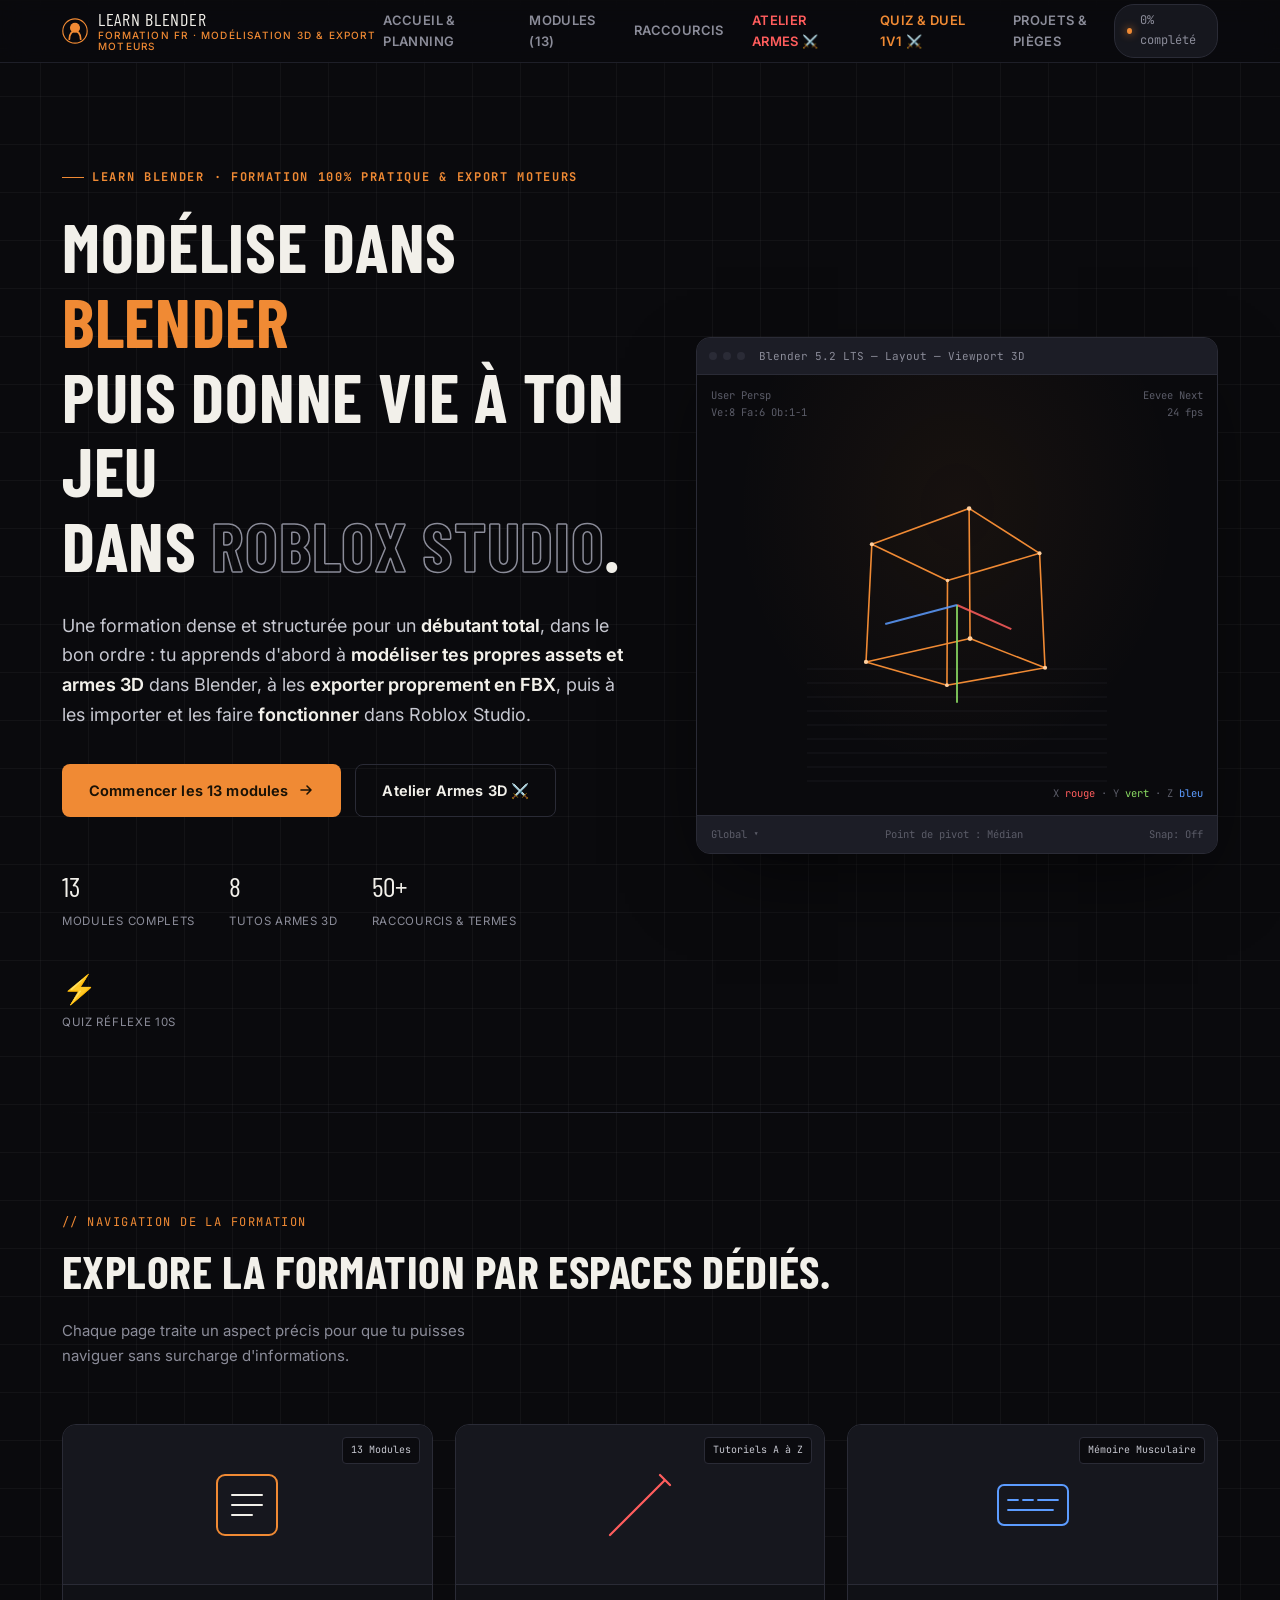
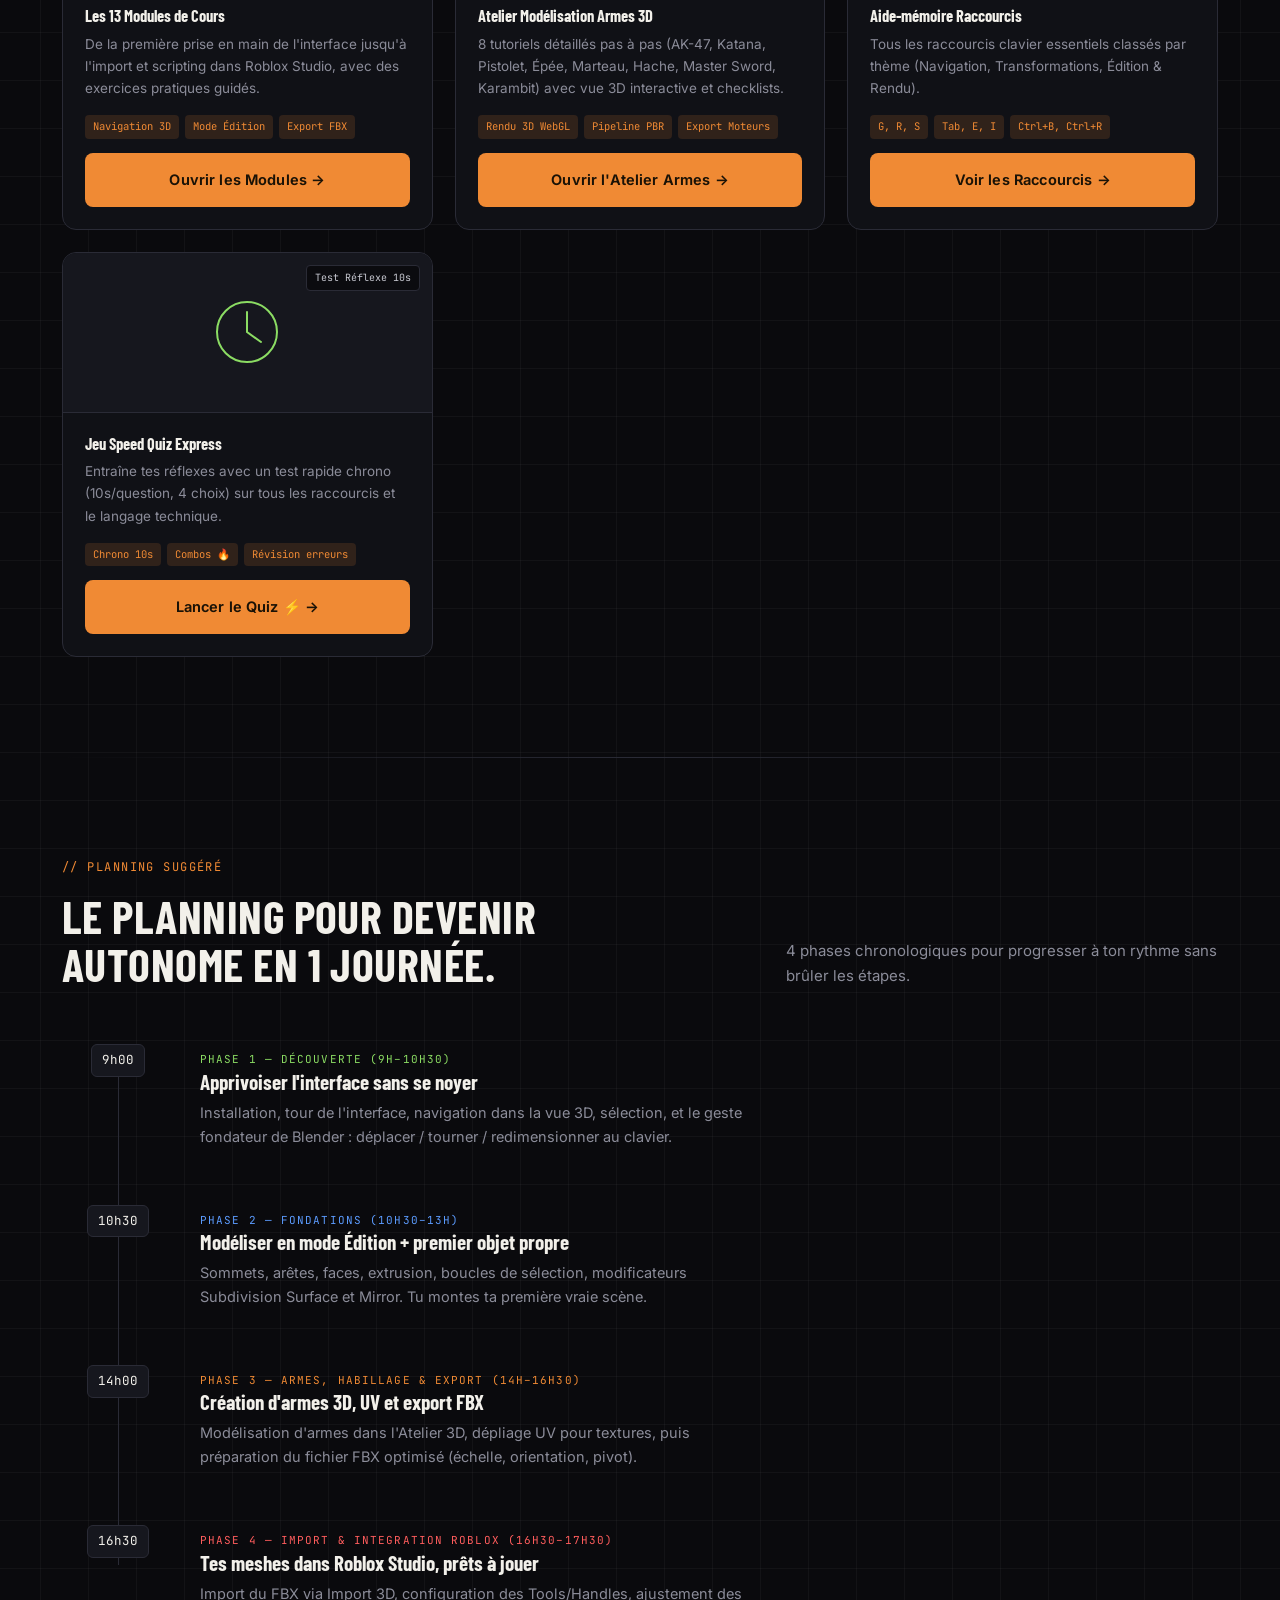
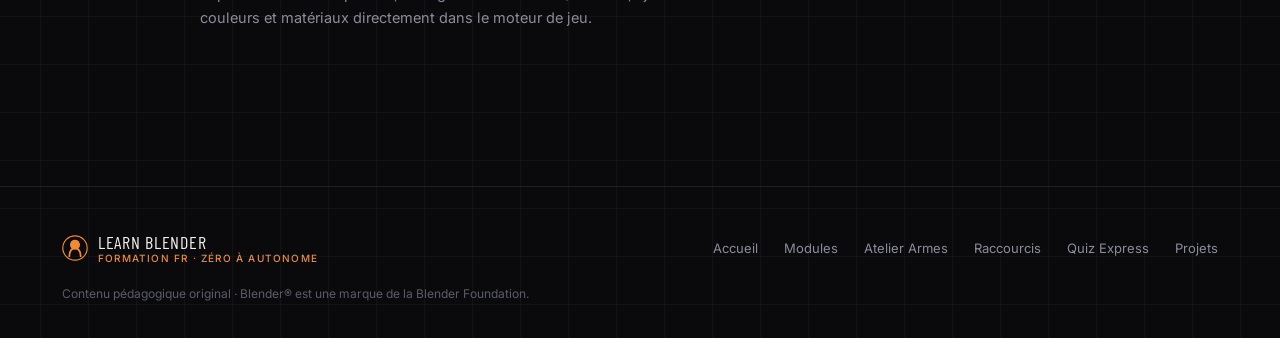
==== commit d61b824e: "Add files via upload" ====
--- a/index.html
+++ b/index.html
@@ -33,7 +33,7 @@
       <a href="modules.html">Modules (13)</a>
       <a href="raccourcis.html">Raccourcis</a>
       <a href="armes.html" class="weapons-topnav-link">Atelier Armes ⚔️</a>
-      <a href="quiz.html" class="quiz-topnav-link">Quiz Express ⚡</a>
+      <a href="quiz.html" class="quiz-topnav-link">Quiz & Duel 1V1 ⚔️</a>
       <a href="projets.html">Projets & Pièges</a>
     </nav>
     <div class="progress-pill">
--- a/styles.css
+++ b/styles.css
@@ -1899,13 +1899,13 @@
 
 .weapon-blueprint-img {
   width: 100%;
-  max-height: 270px;
+  max-height: 440px;
   object-fit: contain;
   border-radius: var(--radius-m);
   filter: drop-shadow(0 6px 16px rgba(0,0,0,0.5));
   cursor: zoom-in;
   background: #081120;
-  padding: 8px;
+  padding: 10px;
   border: 1px solid rgba(92, 156, 255, 0.25);
 }
 
@@ -1915,6 +1915,33 @@
   gap: 12px;
   flex-wrap: wrap;
   margin-bottom: 32px;
+}
+.filter-actions-right {
+  margin-left: auto;
+  display: flex;
+  align-items: center;
+  gap: 10px;
+}
+.weapon-action-btn {
+  background: var(--bg-panel);
+  border: 1px solid var(--line);
+  color: var(--ink-2);
+  padding: 8px 16px;
+  border-radius: var(--radius-m);
+  font-family: var(--font-mono);
+  font-size: 12.5px;
+  font-weight: 600;
+  cursor: pointer;
+  transition: all 0.2s cubic-bezier(0.16, 1, 0.3, 1);
+  display: inline-flex;
+  align-items: center;
+  gap: 6px;
+}
+.weapon-action-btn:hover {
+  background: var(--bg-raised);
+  border-color: var(--blender-orange);
+  color: var(--ink-1);
+  transform: translateY(-1px);
 }
 .weapon-filter-btn {
   background: var(--bg-panel);
@@ -1944,8 +1971,9 @@
 
 .weapons-grid {
   display: grid;
-  grid-template-columns: repeat(2, 1fr);
-  gap: 32px;
+  grid-template-columns: 1fr;
+  gap: 36px;
+  width: 100%;
 }
 
 .weapon-card {
@@ -1967,8 +1995,28 @@
   display: none !important;
 }
 
+/* Collapsible / Accordion weapon cards */
+.weapon-card.collapsed {
+  box-shadow: 0 4px 14px rgba(0,0,0,0.25);
+  border-color: var(--line-soft);
+}
+.weapon-card.collapsed:hover {
+  border-color: var(--blender-orange-dim);
+  transform: translateY(-2px);
+}
+.weapon-card.collapsed .weapon-card-head {
+  border-bottom: none;
+  background: var(--bg-panel);
+}
+.weapon-card.collapsed .weapon-blueprint-stage,
+.weapon-card.collapsed .weapon-steps-container,
+.weapon-card.collapsed .weapon-card-foot,
+.weapon-card.collapsed .weapon-roblox-tip {
+  display: none !important;
+}
+
 .weapon-card-head {
-  padding: 24px;
+  padding: 22px 24px;
   border-bottom: 1px solid var(--line-soft);
   background: var(--bg-panel-2);
   display: flex;
@@ -1976,6 +2024,48 @@
   justify-content: space-between;
   align-items: flex-start;
   gap: 16px;
+  cursor: pointer;
+  user-select: none;
+  transition: background 0.2s ease, border-color 0.2s ease;
+}
+.weapon-card-head:hover {
+  background: rgba(255, 255, 255, 0.03);
+}
+
+.weapon-collapse-btn {
+  display: inline-flex;
+  align-items: center;
+  gap: 6px;
+  background: rgba(240, 138, 52, 0.12);
+  border: 1px solid rgba(240, 138, 52, 0.35);
+  color: var(--blender-orange);
+  padding: 5px 12px;
+  border-radius: var(--radius-s);
+  font-family: var(--font-mono);
+  font-size: 11.5px;
+  font-weight: 600;
+  cursor: pointer;
+  transition: all 0.2s ease;
+  white-space: nowrap;
+}
+.weapon-collapse-btn:hover {
+  background: var(--accent-soft);
+  border-color: var(--blender-orange);
+  color: #fff;
+  box-shadow: 0 0 10px rgba(240, 138, 52, 0.25);
+}
+.weapon-card.collapsed .weapon-collapse-btn {
+  background: rgba(255, 255, 255, 0.04);
+  border-color: var(--line);
+  color: var(--ink-2);
+}
+.weapon-card.collapsed:hover .weapon-collapse-btn {
+  border-color: var(--blender-orange-dim);
+  color: var(--ink-1);
+}
+.weapon-collapse-btn .collapse-icon {
+  font-size: 10px;
+  transition: transform 0.2s ease;
 }
 .weapon-title-area {
   flex: 1 1 240px;
@@ -2083,7 +2173,7 @@
 
 .weapon-render-img {
   width: 100%;
-  max-height: 260px;
+  max-height: 420px;
   object-fit: contain;
   border-radius: var(--radius-m);
   filter: drop-shadow(0 8px 24px rgba(0,0,0,0.6));
@@ -2125,6 +2215,82 @@
   letter-spacing: 0.04em;
 }
 
+/* Blueprint download button */
+.blueprint-download-bar {
+  margin-top: 14px;
+  width: 100%;
+  display: flex;
+  justify-content: center;
+  align-items: center;
+  z-index: 4;
+}
+
+.blueprint-download-btn {
+  display: inline-flex;
+  align-items: center;
+  gap: 10px;
+  background: linear-gradient(135deg, rgba(92, 156, 255, 0.2), rgba(92, 156, 255, 0.08));
+  border: 1.5px solid rgba(92, 156, 255, 0.5);
+  color: #7ab3ff;
+  padding: 9px 20px;
+  border-radius: 8px;
+  font-family: var(--font-mono);
+  font-size: 13px;
+  font-weight: 600;
+  text-decoration: none;
+  transition: all 0.25s cubic-bezier(0.16, 1, 0.3, 1);
+  box-shadow: 0 4px 14px rgba(0, 0, 0, 0.35);
+}
+
+.blueprint-download-btn:hover {
+  background: linear-gradient(135deg, rgba(92, 156, 255, 0.35), rgba(92, 156, 255, 0.18));
+  border-color: #5c9cff;
+  color: #ffffff;
+  transform: translateY(-2px);
+  box-shadow: 0 8px 24px rgba(92, 156, 255, 0.3);
+}
+
+.blueprint-download-btn .dl-btn-icon {
+  font-size: 16px;
+}
+
+.blueprint-download-btn .dl-btn-hint {
+  color: var(--ink-3);
+  font-size: 11.5px;
+  font-weight: 400;
+  padding-left: 8px;
+  border-left: 1px solid rgba(255, 255, 255, 0.15);
+}
+
+.blueprint-download-btn .dl-btn-hint kbd {
+  background: rgba(255, 255, 255, 0.08);
+  border: 1px solid rgba(255, 255, 255, 0.2);
+  color: #fff;
+  padding: 1px 4px;
+  border-radius: 3px;
+  font-size: 10.5px;
+}
+
+.weapon-pill.dl-pill {
+  color: #7ab3ff;
+  border-color: rgba(92, 156, 255, 0.35);
+  background: rgba(92, 156, 255, 0.08);
+  text-decoration: none;
+  cursor: pointer;
+  display: inline-flex;
+  align-items: center;
+  gap: 5px;
+  font-weight: 600;
+  transition: all 0.2s ease;
+}
+
+.weapon-pill.dl-pill:hover {
+  background: rgba(92, 156, 255, 0.22);
+  border-color: #5c9cff;
+  color: #ffffff;
+  box-shadow: 0 0 12px rgba(92, 156, 255, 0.3);
+}
+
 .weapon-steps-container {
   padding: 28px 26px;
   display: flex;
@@ -2336,3 +2502,250 @@
 
 
 
+
+
+/* ================================================================
+   DUEL 1V1 EN LIGNE — Arène de Raccourcis 30 Secondes
+   ================================================================ */
+
+.quiz-top-mode-selector {
+  display: grid;
+  grid-template-columns: 1fr 1fr;
+  gap: 14px;
+  margin-bottom: 28px;
+}
+.top-mode-tab {
+  display: flex;
+  align-items: center;
+  gap: 14px;
+  background: var(--bg-panel);
+  border: 1.5px solid var(--line);
+  border-radius: var(--radius-l);
+  padding: 18px 22px;
+  cursor: pointer;
+  color: var(--ink-2);
+  transition: all 0.22s cubic-bezier(0.16,1,0.3,1);
+  text-align: left;
+  position: relative;
+  overflow: hidden;
+}
+.top-mode-tab:hover { border-color: var(--blender-orange-dim); background: var(--bg-raised); }
+.top-mode-tab.active { border-color: var(--blender-orange); background: var(--accent-soft); box-shadow: 0 0 20px rgba(240,138,52,0.18); color: var(--ink-1); }
+.top-mode-tab .tab-icon { font-size: 30px; flex-shrink: 0; }
+.top-mode-tab .tab-text { flex: 1; }
+.top-mode-tab .tab-text strong { display: block; font-size: 17px; font-weight: 700; color: var(--ink-1); }
+.top-mode-tab .tab-text small { font-size: 12px; color: var(--ink-3); }
+.tab-badge-live {
+  position: absolute; top: 10px; right: 12px;
+  background: linear-gradient(135deg, #e03a3a, #ff6b35);
+  color: #fff; font-family: var(--font-mono); font-size: 10px; font-weight: 800;
+  letter-spacing: 0.08em; padding: 3px 9px; border-radius: 20px;
+  animation: pulse-live 1.8s ease-in-out infinite;
+}
+@keyframes pulse-live {
+  0%, 100% { box-shadow: 0 0 0 0 rgba(224,58,58,0.5); }
+  50%       { box-shadow: 0 0 0 6px rgba(224,58,58,0); }
+}
+
+.duel-card {
+  background: var(--bg-panel);
+  border: 1px solid var(--line);
+  border-radius: var(--radius-l);
+  box-shadow: 0 12px 40px rgba(0,0,0,0.45);
+  padding: 36px;
+  max-width: 960px;
+  margin: 0 auto;
+}
+.duel-screen { display: flex; flex-direction: column; gap: 24px; }
+.duel-screen.hidden { display: none !important; }
+
+.duel-lobby-hero { text-align: center; }
+.duel-badge-icon {
+  font-size: 42px; width: 78px; height: 78px;
+  background: var(--accent-soft); border: 1.5px solid var(--blender-orange);
+  border-radius: 50%; display: flex; align-items: center; justify-content: center;
+  margin: 0 auto 16px; box-shadow: 0 0 24px rgba(240,138,52,0.25);
+}
+.duel-lobby-hero h3 { font-size: 26px; margin-bottom: 8px; }
+.duel-lobby-hero p { color: var(--ink-3); max-width: 540px; margin: 0 auto; }
+
+.duel-player-config { display: flex; flex-direction: column; gap: 8px; max-width: 480px; margin: 0 auto; }
+.duel-player-config label { font-size: 13px; color: var(--ink-2); font-weight: 600; font-family: var(--font-mono); text-transform: uppercase; letter-spacing: 0.06em; }
+.duel-name-input-wrap {
+  display: flex; align-items: center; background: var(--bg-base);
+  border: 1.5px solid var(--line); border-radius: var(--radius-m); overflow: hidden;
+  transition: border-color 0.2s;
+}
+.duel-name-input-wrap:focus-within { border-color: var(--blender-orange); }
+.duel-name-input-wrap .input-icon { padding: 0 14px; font-size: 18px; }
+.duel-name-input-wrap input { flex: 1; background: transparent; border: none; outline: none; color: var(--ink-1); font-size: 16px; font-weight: 600; padding: 13px 14px 13px 0; }
+
+.duel-modes-grid { display: grid; grid-template-columns: 1fr 1fr; gap: 16px; }
+.duel-choice-box {
+  background: var(--bg-base); border: 1.5px solid var(--line);
+  border-radius: var(--radius-m); padding: 22px 20px;
+  display: flex; flex-direction: column; gap: 10px;
+  transition: border-color 0.2s, background 0.2s;
+}
+.duel-choice-box:hover { border-color: var(--blender-orange-dim); }
+.duel-choice-box.featured {
+  border-color: var(--blender-orange); background: var(--accent-soft);
+  box-shadow: 0 0 18px rgba(240,138,52,0.15);
+  grid-column: 1 / -1; flex-direction: row; align-items: center; gap: 24px;
+}
+.duel-choice-box.featured .btn-duel-action { flex-shrink: 0; white-space: nowrap; }
+.choice-icon { font-size: 28px; }
+.duel-choice-box h4 { font-size: 16px; font-weight: 700; color: var(--ink-1); margin: 0; }
+.duel-choice-box p { font-size: 13px; color: var(--ink-3); margin: 0; flex: 1; }
+.join-room-row, .bot-select-row { display: flex; gap: 8px; align-items: center; margin-top: 4px; }
+.room-code-input {
+  flex: 1; background: var(--bg-panel); border: 1.5px solid var(--line);
+  border-radius: var(--radius-s); padding: 10px 14px;
+  color: var(--ink-1); font-size: 18px; font-family: var(--font-mono); font-weight: 700;
+  letter-spacing: 0.12em; text-transform: uppercase; outline: none;
+}
+.room-code-input:focus { border-color: var(--blender-orange); }
+.bot-difficulty-select {
+  flex: 1; background: var(--bg-panel); border: 1.5px solid var(--line);
+  border-radius: var(--radius-s); padding: 10px 14px; color: var(--ink-1); font-size: 13px; outline: none;
+}
+.btn-duel-action { width: 100%; justify-content: center; padding: 13px 20px; font-size: 15px; }
+
+.duel-stats-summary { display: flex; gap: 12px; justify-content: center; padding-top: 8px; border-top: 1px solid var(--line-soft); }
+.duel-stat-box { background: var(--bg-base); border: 1px solid var(--line); border-radius: var(--radius-m); padding: 14px 24px; display: flex; flex-direction: column; align-items: center; gap: 4px; }
+.duel-stat-box .val { font-family: var(--font-mono); font-size: 28px; font-weight: 800; color: var(--blender-orange); }
+.duel-stat-box .lbl { font-size: 11px; color: var(--ink-3); text-transform: uppercase; letter-spacing: 0.05em; }
+
+.duel-wait-card { display: flex; flex-direction: column; align-items: center; gap: 20px; padding: 40px 20px; text-align: center; }
+.duel-wait-card h3 { font-size: 22px; }
+.duel-wait-card p { color: var(--ink-3); max-width: 480px; }
+.duel-radar-spinner { position: relative; width: 90px; height: 90px; display: flex; align-items: center; justify-content: center; }
+.radar-circle { width: 90px; height: 90px; border-radius: 50%; border: 2px solid rgba(240,138,52,0.25); position: absolute; animation: radar-expand 1.8s ease-out infinite; }
+.radar-dot { width: 18px; height: 18px; border-radius: 50%; background: var(--blender-orange); box-shadow: 0 0 16px var(--blender-orange); animation: radar-pulse 1.8s ease-in-out infinite; }
+@keyframes radar-expand { 0% { transform: scale(0.6); opacity: 0.9; } 100% { transform: scale(1.8); opacity: 0; } }
+@keyframes radar-pulse { 0%, 100% { transform: scale(1); } 50% { transform: scale(1.2); } }
+
+.duel-room-share-zone { background: var(--bg-base); border: 1.5px solid var(--blender-orange); border-radius: var(--radius-m); padding: 18px 22px; display: flex; flex-direction: column; align-items: center; gap: 12px; }
+.share-code-badge { display: flex; align-items: center; gap: 10px; font-size: 14px; color: var(--ink-2); }
+.share-code-badge strong { font-family: var(--font-mono); font-size: 30px; font-weight: 900; color: var(--blender-orange); letter-spacing: 0.18em; }
+.share-buttons-row { display: flex; gap: 10px; }
+.share-hint { font-size: 12px; color: var(--ink-3); max-width: 380px; text-align: center; }
+
+.duel-vs-banner { display: flex; align-items: center; justify-content: center; gap: 20px; }
+.player-vs-card { display: flex; flex-direction: column; align-items: center; gap: 8px; flex: 1; }
+.player-vs-card.me { align-items: flex-end; }
+.player-vs-card.opp { align-items: flex-start; }
+.p-avatar { font-size: 44px; }
+.p-name { font-size: 20px; font-weight: 800; color: var(--ink-1); }
+.p-badge { font-family: var(--font-mono); font-size: 11px; font-weight: 700; padding: 3px 10px; border-radius: 20px; background: var(--bg-base); border: 1px solid var(--line); color: var(--ink-3); }
+.vs-emblem { font-family: var(--font-display); font-size: 48px; font-weight: 900; color: var(--blender-orange); text-shadow: 0 0 24px rgba(240,138,52,0.5); flex-shrink: 0; }
+.countdown-center { display: flex; flex-direction: column; align-items: center; gap: 12px; padding: 20px; }
+.countdown-label { font-size: 12px; font-family: var(--font-mono); color: var(--ink-3); letter-spacing: 0.08em; text-transform: uppercase; }
+.countdown-number { font-family: var(--font-display); font-size: 120px; font-weight: 900; line-height: 1; color: var(--blender-orange); text-shadow: 0 0 40px rgba(240,138,52,0.5); animation: countdown-pop 0.4s cubic-bezier(0.16,1,0.3,1); }
+@keyframes countdown-pop { from { transform: scale(1.5); opacity: 0; } to { transform: scale(1); opacity: 1; } }
+
+.duel-arena-hud { display: grid; grid-template-columns: 1fr auto 1fr; align-items: center; gap: 16px; background: var(--bg-base); border: 1px solid var(--line); border-radius: var(--radius-m); padding: 16px 20px; }
+.duel-hud-side { display: flex; flex-direction: column; gap: 6px; }
+.duel-hud-side.me { align-items: flex-start; }
+.duel-hud-side.opp { align-items: flex-end; }
+.hud-player-info { display: flex; align-items: center; gap: 8px; }
+.hud-avatar { font-size: 22px; }
+.hud-name { font-weight: 700; font-size: 15px; color: var(--ink-1); }
+.hud-score-counter { display: flex; flex-direction: column; }
+.score-digit { font-family: var(--font-mono); font-size: 40px; font-weight: 900; line-height: 1; color: var(--blender-orange); transition: transform 0.1s; }
+.score-digit.bump { animation: score-bump 0.18s ease-out; }
+@keyframes score-bump { 0% { transform: scale(1.4); color: #8bdc63; } 100% { transform: scale(1); } }
+.score-label { font-size: 11px; color: var(--ink-3); font-family: var(--font-mono); }
+.hud-combo-badge { font-family: var(--font-mono); font-size: 11px; font-weight: 700; background: rgba(255,157,66,0.15); border: 1px solid rgba(255,157,66,0.4); color: #ff9d42; padding: 3px 10px; border-radius: 20px; }
+
+.duel-hud-center { display: flex; flex-direction: column; align-items: center; gap: 8px; }
+.duel-timer-ring { position: relative; width: 100px; height: 100px; }
+.timer-svg { width: 100%; height: 100%; transform: rotate(-90deg); }
+.timer-bg { fill: none; stroke: var(--bg-base); stroke-width: 10; }
+.timer-progress { fill: none; stroke: var(--blender-orange); stroke-width: 10; stroke-linecap: round; stroke-dasharray: 276.46; stroke-dashoffset: 0; transition: stroke-dashoffset 0.2s linear, stroke 0.3s ease; }
+.timer-progress.warning { stroke: #ff9d42; }
+.timer-progress.critical { stroke: var(--axis-x); }
+.timer-display { position: absolute; inset: 0; display: flex; flex-direction: column; align-items: center; justify-content: center; }
+.timer-number { font-family: var(--font-mono); font-size: 26px; font-weight: 900; color: var(--ink-1); line-height: 1; }
+.timer-unit { font-size: 9px; color: var(--ink-3); font-family: var(--font-mono); text-transform: uppercase; letter-spacing: 0.06em; }
+.duel-differential-tag { font-family: var(--font-mono); font-size: 11px; font-weight: 700; padding: 4px 12px; border-radius: 20px; background: var(--bg-base); border: 1px solid var(--line); color: var(--ink-3); transition: all 0.3s ease; }
+.duel-differential-tag.winning { background: rgba(139,220,99,0.15); border-color: rgba(139,220,99,0.4); color: #8bdc63; }
+.duel-differential-tag.losing  { background: rgba(224,58,58,0.12); border-color: rgba(224,58,58,0.4); color: #e03a3a; }
+
+.duel-tug-bar-wrap { height: 8px; border-radius: 6px; overflow: hidden; display: flex; border: 1px solid var(--line-soft); }
+.duel-tug-me  { background: linear-gradient(90deg, #8bdc63, #5ac041); transition: width 0.3s cubic-bezier(0.16,1,0.3,1); }
+.duel-tug-opp { background: linear-gradient(90deg, #e03a3a, #c02020); transition: width 0.3s cubic-bezier(0.16,1,0.3,1); }
+
+.duel-question-area { background: var(--bg-base); border: 1px solid var(--line); border-radius: var(--radius-m); padding: 22px 24px; text-align: center; display: flex; flex-direction: column; gap: 8px; }
+.duel-q-cat-tag { font-family: var(--font-mono); font-size: 11px; font-weight: 700; color: var(--blender-orange); text-transform: uppercase; letter-spacing: 0.08em; }
+.duel-question-area h3 { font-size: 22px; font-weight: 700; line-height: 1.35; text-transform: none; color: var(--ink-1); }
+
+.duel-options-grid { display: grid; grid-template-columns: 1fr 1fr; gap: 12px; }
+.duel-opt-btn {
+  background: var(--bg-base); border: 2px solid var(--line);
+  border-radius: var(--radius-m); padding: 16px 20px;
+  font-family: var(--font-mono); font-size: 18px; font-weight: 700;
+  color: var(--ink-1); cursor: pointer; text-align: center;
+  transition: all 0.12s ease;
+  display: flex; align-items: center; gap: 14px;
+}
+.duel-opt-btn .opt-key {
+  font-size: 13px; font-weight: 900; width: 30px; height: 30px;
+  border-radius: 6px; flex-shrink: 0; background: var(--bg-panel);
+  border: 1px solid var(--line); display: flex; align-items: center; justify-content: center;
+}
+.duel-opt-btn:hover:not(:disabled) { border-color: var(--blender-orange); background: var(--accent-soft); transform: translateY(-2px); box-shadow: 0 6px 18px rgba(240,138,52,0.2); }
+.duel-opt-btn.correct { border-color: #8bdc63; background: rgba(139,220,99,0.15); color: #8bdc63; animation: correct-flash 0.3s ease; }
+.duel-opt-btn.wrong { border-color: #e03a3a; background: rgba(224,58,58,0.1); color: #e03a3a; animation: shake-it 0.35s ease; }
+.duel-opt-btn:disabled { cursor: not-allowed; opacity: 0.6; }
+@keyframes correct-flash { 0% { background: rgba(139,220,99,0.4); transform: scale(1.03); } 100% { background: rgba(139,220,99,0.15); transform: scale(1); } }
+@keyframes shake-it { 0%, 100% { transform: translateX(0); } 20% { transform: translateX(-6px); } 60% { transform: translateX(6px); } }
+
+.duel-battle-feed { background: var(--bg-void); border: 1px solid var(--line-soft); border-radius: var(--radius-s); padding: 10px 16px; font-family: var(--font-mono); font-size: 12px; color: var(--ink-3); min-height: 36px; display: flex; align-items: center; }
+
+.duel-result-hero { text-align: center; padding: 10px 0; }
+.result-trophy-icon { font-size: 64px; margin-bottom: 8px; display: block; }
+.duel-result-hero h2 { font-size: 30px; letter-spacing: 0.04em; margin-bottom: 6px; }
+.duel-result-hero p { color: var(--ink-3); font-size: 15px; }
+.duel-comparison-table { display: flex; gap: 0; border: 1px solid var(--line); border-radius: var(--radius-m); overflow: hidden; }
+.comp-col { flex: 1; padding: 26px 24px; display: flex; flex-direction: column; align-items: center; gap: 6px; }
+.comp-col.me  { background: rgba(139,220,99,0.05); }
+.comp-col.opp { background: rgba(224,58,58,0.04); }
+.comp-col.winner { background: rgba(240,138,52,0.08); border: 2px solid var(--blender-orange); }
+.player-tag { font-family: var(--font-mono); font-size: 11px; font-weight: 800; letter-spacing: 0.1em; color: var(--ink-3); text-transform: uppercase; }
+.final-score { font-family: var(--font-mono); font-size: 62px; font-weight: 900; line-height: 1; color: var(--ink-1); }
+.comp-col.me  .final-score { color: #8bdc63; }
+.comp-col.opp .final-score { color: #e03a3a; }
+.score-unit { font-size: 12px; color: var(--ink-3); }
+.comp-meta { display: flex; flex-direction: column; gap: 4px; margin-top: 8px; font-size: 12.5px; color: var(--ink-3); text-align: center; }
+.comp-meta strong { color: var(--ink-1); }
+.comp-vs-divider { display: flex; flex-direction: column; align-items: center; justify-content: center; gap: 8px; padding: 0 16px; background: var(--bg-base); font-family: var(--font-mono); font-size: 11px; color: var(--ink-3); }
+.comp-vs-divider .line { width: 1px; flex: 1; background: var(--line); }
+
+.duel-review-wrap { background: var(--bg-base); border: 1px solid var(--line); border-radius: var(--radius-m); padding: 20px 22px; }
+.duel-review-wrap h4 { margin-bottom: 12px; font-size: 15px; }
+.duel-mistakes-list { display: flex; flex-direction: column; gap: 8px; }
+.duel-mistake-item { background: rgba(224,58,58,0.07); border: 1px solid rgba(224,58,58,0.2); border-radius: var(--radius-s); padding: 10px 14px; display: flex; justify-content: space-between; align-items: center; font-size: 13px; }
+.mistake-q { color: var(--ink-2); flex: 1; }
+.mistake-correct { font-family: var(--font-mono); font-weight: 700; color: #8bdc63; }
+.duel-results-actions { display: flex; gap: 12px; justify-content: center; flex-wrap: wrap; }
+
+.duel-promo-banner { display: flex; align-items: center; justify-content: space-between; gap: 20px; background: linear-gradient(135deg, rgba(240,138,52,0.12), rgba(224,58,58,0.08)); border: 1.5px solid rgba(240,138,52,0.4); border-radius: var(--radius-l); padding: 24px 28px; margin-bottom: 32px; position: relative; overflow: hidden; }
+.duel-promo-badge { font-family: var(--font-mono); font-size: 10px; font-weight: 800; letter-spacing: 0.1em; text-transform: uppercase; background: rgba(224,58,58,0.15); border: 1px solid rgba(224,58,58,0.35); color: #e03a3a; padding: 3px 10px; border-radius: 20px; display: inline-block; margin-bottom: 8px; animation: pulse-live 2s ease-in-out infinite; }
+.duel-promo-left { flex: 1; }
+.duel-promo-left h3 { font-size: 20px; margin-bottom: 6px; color: var(--ink-1); }
+.duel-promo-left p { font-size: 13.5px; color: var(--ink-3); margin: 0; }
+.duel-promo-btn { display: flex; flex-direction: column; align-items: center; gap: 4px; background: linear-gradient(135deg, var(--blender-orange), #e04d10); color: #fff; padding: 16px 28px; border-radius: var(--radius-m); text-decoration: none; font-weight: 700; font-size: 16px; box-shadow: 0 6px 20px rgba(240,138,52,0.35); transition: all 0.2s ease; white-space: nowrap; }
+.duel-promo-btn:hover { transform: translateY(-2px); box-shadow: 0 10px 28px rgba(240,138,52,0.45); }
+.duel-promo-btn small { font-size: 11px; opacity: 0.85; font-weight: 400; }
+
+@media (max-width: 768px) {
+  .quiz-top-mode-selector { grid-template-columns: 1fr; }
+  .duel-modes-grid { grid-template-columns: 1fr; }
+  .duel-choice-box.featured { flex-direction: column; }
+  .duel-arena-hud { grid-template-columns: 1fr; }
+  .duel-options-grid { grid-template-columns: 1fr; }
+  .duel-comparison-table { flex-direction: column; }
+  .duel-promo-banner { flex-direction: column; }
+  .countdown-number { font-size: 80px; }
+}
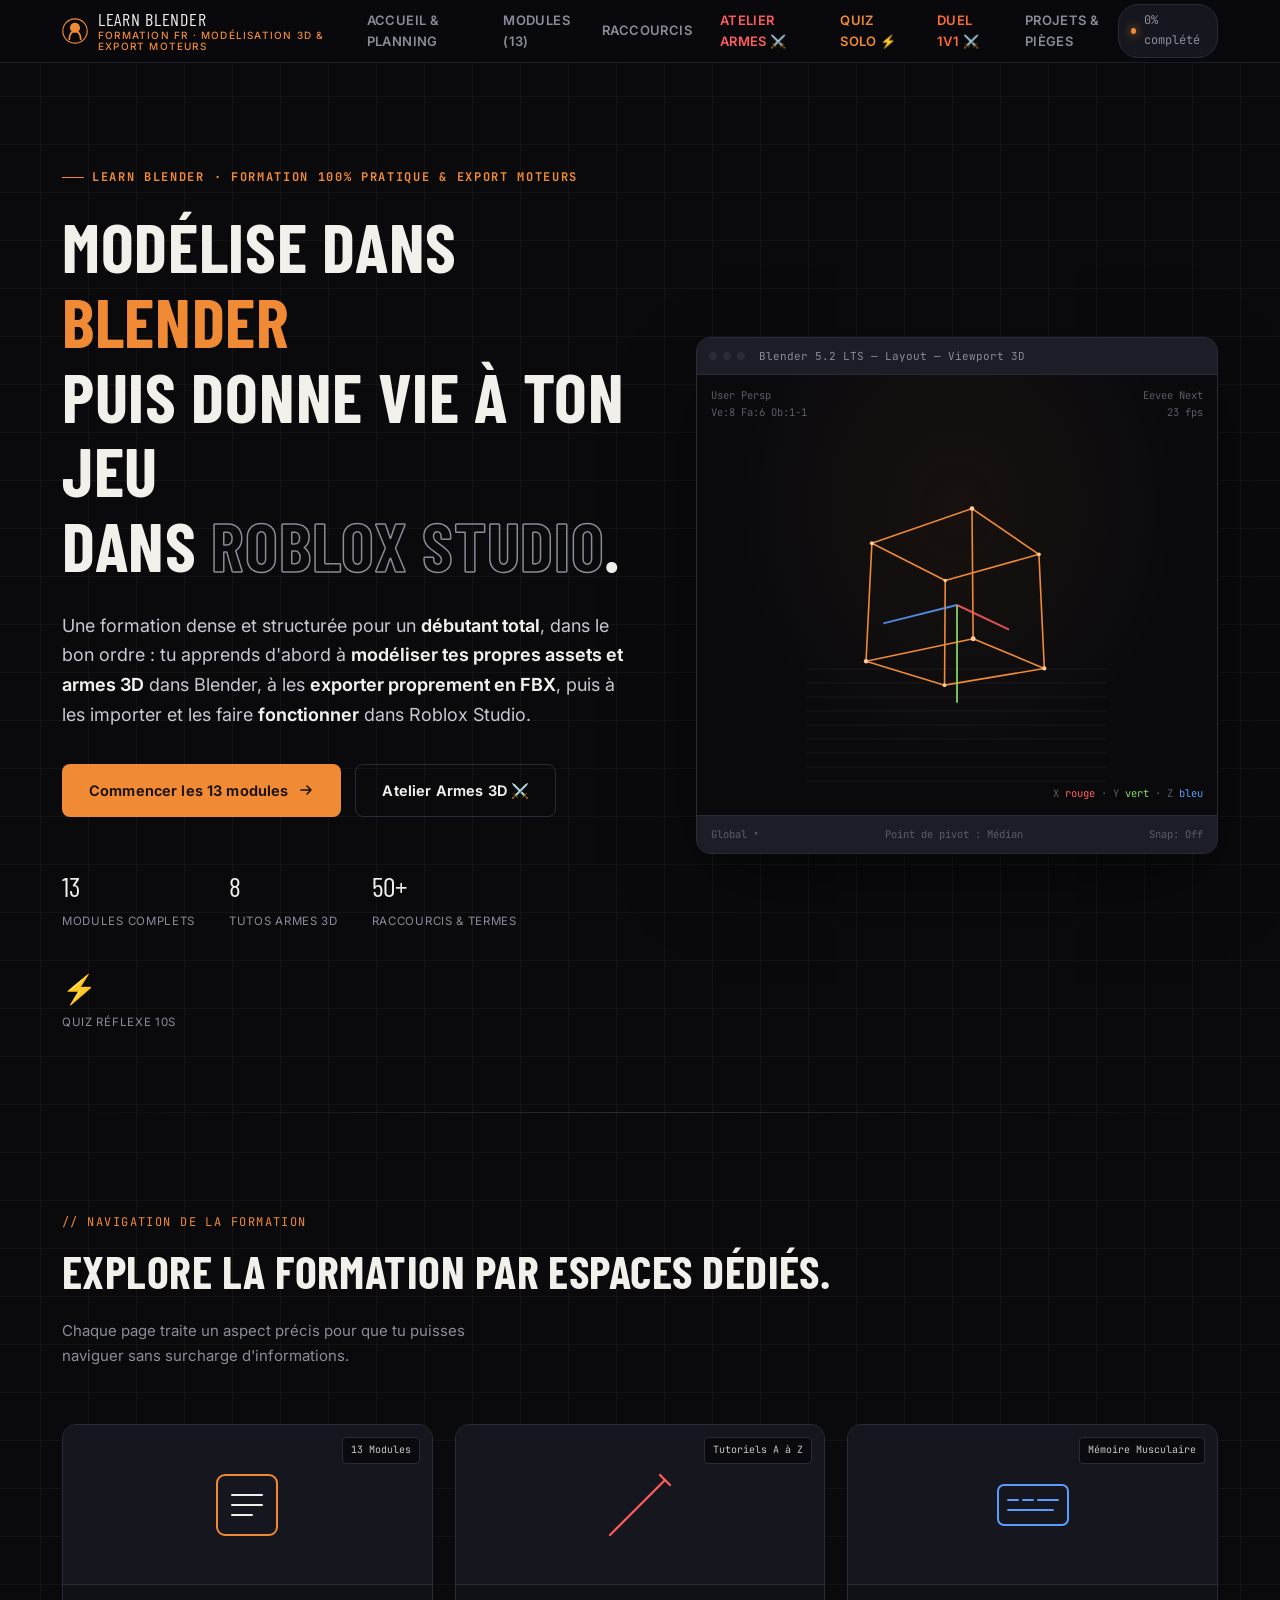
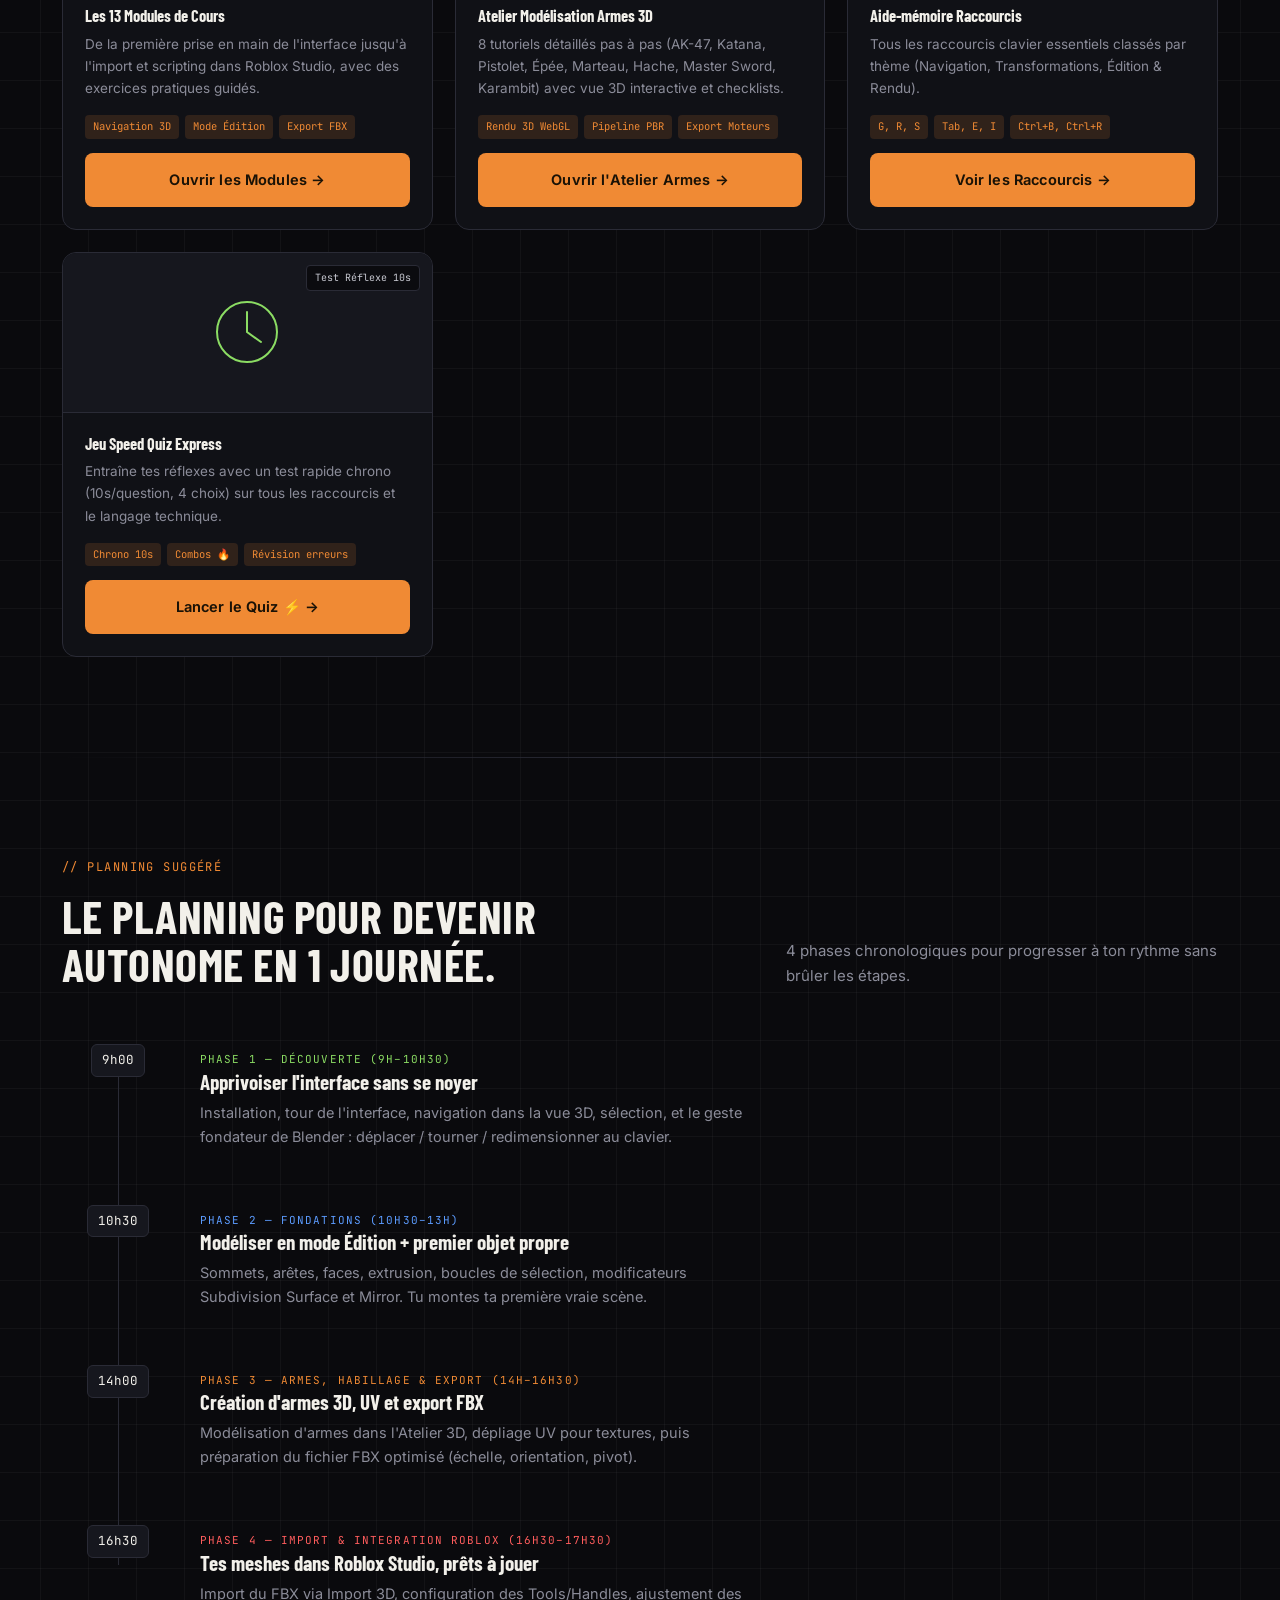
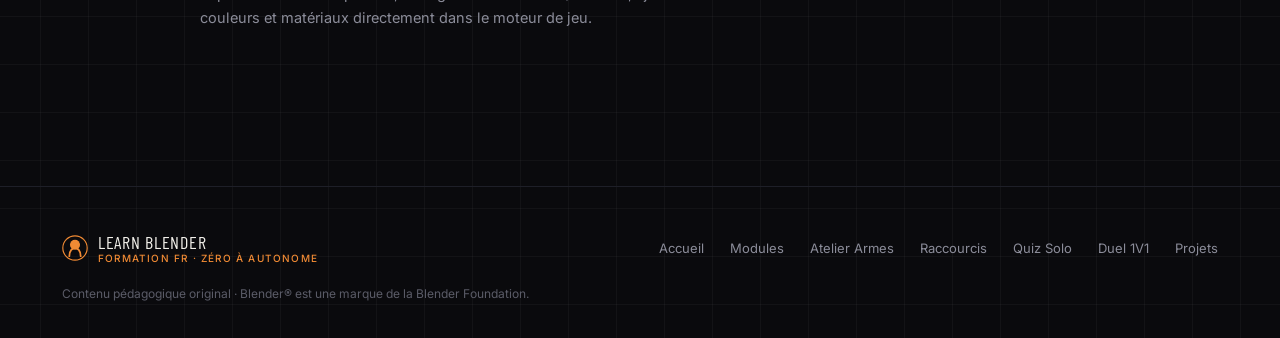
==== commit 24a61c13: "Add files via upload" ====
--- a/index.html
+++ b/index.html
@@ -33,7 +33,8 @@
       <a href="modules.html">Modules (13)</a>
       <a href="raccourcis.html">Raccourcis</a>
       <a href="armes.html" class="weapons-topnav-link">Atelier Armes ⚔️</a>
-      <a href="quiz.html" class="quiz-topnav-link">Quiz & Duel 1V1 ⚔️</a>
+      <a href="quiz.html" class="quiz-topnav-link">Quiz Solo ⚡</a>
+      <a href="duel.html" class="duel-topnav-link">Duel 1V1 ⚔️</a>
       <a href="projets.html">Projets & Pièges</a>
     </nav>
     <div class="progress-pill">
@@ -236,7 +237,8 @@
       <a href="modules.html">Modules</a>
       <a href="armes.html">Atelier Armes</a>
       <a href="raccourcis.html">Raccourcis</a>
-      <a href="quiz.html">Quiz Express</a>
+      <a href="quiz.html">Quiz Solo</a>
+      <a href="duel.html">Duel 1V1</a>
       <a href="projets.html">Projets</a>
     </div>
     <div class="footer-note">Contenu pédagogique original · Blender® est une marque de la Blender Foundation.</div>
--- a/styles.css
+++ b/styles.css
@@ -1346,6 +1346,16 @@
 .quiz-topnav-link:hover {
   text-shadow: 0 0 10px rgba(240,138,52,0.4);
 }
+.duel-topnav-link {
+  color: #ff6b35 !important;
+  font-weight: 700;
+  display: inline-flex;
+  align-items: center;
+  gap: 4px;
+}
+.duel-topnav-link:hover {
+  text-shadow: 0 0 10px rgba(255,107,53,0.5);
+}
 
 .quiz-card {
   background: var(--bg-panel);
@@ -2584,20 +2594,21 @@
 .duel-choice-box {
   background: var(--bg-base); border: 1.5px solid var(--line);
   border-radius: var(--radius-m); padding: 22px 20px;
-  display: flex; flex-direction: column; gap: 10px;
-  transition: border-color 0.2s, background 0.2s;
-}
-.duel-choice-box:hover { border-color: var(--blender-orange-dim); }
+  display: flex; flex-direction: column; gap: 12px;
+  transition: all 0.2s ease;
+}
+.duel-choice-box:hover { border-color: var(--blender-orange-dim); transform: translateY(-2px); }
 .duel-choice-box.featured {
   border-color: var(--blender-orange); background: var(--accent-soft);
-  box-shadow: 0 0 18px rgba(240,138,52,0.15);
+  box-shadow: 0 0 20px rgba(240,138,52,0.16);
   grid-column: 1 / -1; flex-direction: row; align-items: center; gap: 24px;
 }
-.duel-choice-box.featured .btn-duel-action { flex-shrink: 0; white-space: nowrap; }
-.choice-icon { font-size: 28px; }
+.duel-choice-box .choice-body { flex: 1; min-width: 0; display: flex; flex-direction: column; gap: 4px; }
+.duel-choice-box.featured .btn-duel-action { flex-shrink: 0; white-space: nowrap; width: auto; }
+.choice-icon { font-size: 32px; }
 .duel-choice-box h4 { font-size: 16px; font-weight: 700; color: var(--ink-1); margin: 0; }
-.duel-choice-box p { font-size: 13px; color: var(--ink-3); margin: 0; flex: 1; }
-.join-room-row, .bot-select-row { display: flex; gap: 8px; align-items: center; margin-top: 4px; }
+.duel-choice-box p { font-size: 13px; color: var(--ink-3); margin: 0; line-height: 1.4; }
+.join-room-row { display: flex; gap: 8px; align-items: center; margin-top: 4px; }
 .room-code-input {
   flex: 1; background: var(--bg-panel); border: 1.5px solid var(--line);
   border-radius: var(--radius-s); padding: 10px 14px;
@@ -2605,11 +2616,7 @@
   letter-spacing: 0.12em; text-transform: uppercase; outline: none;
 }
 .room-code-input:focus { border-color: var(--blender-orange); }
-.bot-difficulty-select {
-  flex: 1; background: var(--bg-panel); border: 1.5px solid var(--line);
-  border-radius: var(--radius-s); padding: 10px 14px; color: var(--ink-1); font-size: 13px; outline: none;
-}
-.btn-duel-action { width: 100%; justify-content: center; padding: 13px 20px; font-size: 15px; }
+.btn-duel-action { justify-content: center; padding: 12px 24px; font-size: 15px; display: inline-flex; align-items: center; gap: 6px; }
 
 .duel-stats-summary { display: flex; gap: 12px; justify-content: center; padding-top: 8px; border-top: 1px solid var(--line-soft); }
 .duel-stat-box { background: var(--bg-base); border: 1px solid var(--line); border-radius: var(--radius-m); padding: 14px 24px; display: flex; flex-direction: column; align-items: center; gap: 4px; }
@@ -2625,11 +2632,11 @@
 @keyframes radar-expand { 0% { transform: scale(0.6); opacity: 0.9; } 100% { transform: scale(1.8); opacity: 0; } }
 @keyframes radar-pulse { 0%, 100% { transform: scale(1); } 50% { transform: scale(1.2); } }
 
-.duel-room-share-zone { background: var(--bg-base); border: 1.5px solid var(--blender-orange); border-radius: var(--radius-m); padding: 18px 22px; display: flex; flex-direction: column; align-items: center; gap: 12px; }
+.duel-room-share-zone { background: var(--bg-base); border: 1.5px solid var(--blender-orange); border-radius: var(--radius-m); padding: 18px 22px; display: flex; flex-direction: column; align-items: center; gap: 12px; width: 100%; max-width: 460px; box-shadow: 0 0 20px rgba(240,138,52,0.12); }
 .share-code-badge { display: flex; align-items: center; gap: 10px; font-size: 14px; color: var(--ink-2); }
-.share-code-badge strong { font-family: var(--font-mono); font-size: 30px; font-weight: 900; color: var(--blender-orange); letter-spacing: 0.18em; }
-.share-buttons-row { display: flex; gap: 10px; }
-.share-hint { font-size: 12px; color: var(--ink-3); max-width: 380px; text-align: center; }
+.share-code-badge strong { font-family: var(--font-mono); font-size: 32px; font-weight: 900; color: var(--blender-orange); letter-spacing: 0.18em; }
+.share-buttons-row { display: flex; gap: 10px; width: 100%; justify-content: center; }
+.share-hint { font-size: 12px; color: var(--ink-3); max-width: 400px; text-align: center; }
 
 .duel-vs-banner { display: flex; align-items: center; justify-content: center; gap: 20px; }
 .player-vs-card { display: flex; flex-direction: column; align-items: center; gap: 8px; flex: 1; }
@@ -2644,7 +2651,7 @@
 .countdown-number { font-family: var(--font-display); font-size: 120px; font-weight: 900; line-height: 1; color: var(--blender-orange); text-shadow: 0 0 40px rgba(240,138,52,0.5); animation: countdown-pop 0.4s cubic-bezier(0.16,1,0.3,1); }
 @keyframes countdown-pop { from { transform: scale(1.5); opacity: 0; } to { transform: scale(1); opacity: 1; } }
 
-.duel-arena-hud { display: grid; grid-template-columns: 1fr auto 1fr; align-items: center; gap: 16px; background: var(--bg-base); border: 1px solid var(--line); border-radius: var(--radius-m); padding: 16px 20px; }
+.duel-arena-hud { display: grid; grid-template-columns: 1fr auto 1fr; align-items: center; gap: 16px; background: var(--bg-base); border: 1.5px solid var(--line); border-radius: var(--radius-m); padding: 16px 22px; }
 .duel-hud-side { display: flex; flex-direction: column; gap: 6px; }
 .duel-hud-side.me { align-items: flex-start; }
 .duel-hud-side.opp { align-items: flex-end; }
@@ -2652,27 +2659,27 @@
 .hud-avatar { font-size: 22px; }
 .hud-name { font-weight: 700; font-size: 15px; color: var(--ink-1); }
 .hud-score-counter { display: flex; flex-direction: column; }
-.score-digit { font-family: var(--font-mono); font-size: 40px; font-weight: 900; line-height: 1; color: var(--blender-orange); transition: transform 0.1s; }
+.score-digit { font-family: var(--font-mono); font-size: 42px; font-weight: 900; line-height: 1; color: var(--blender-orange); transition: transform 0.1s; }
 .score-digit.bump { animation: score-bump 0.18s ease-out; }
 @keyframes score-bump { 0% { transform: scale(1.4); color: #8bdc63; } 100% { transform: scale(1); } }
 .score-label { font-size: 11px; color: var(--ink-3); font-family: var(--font-mono); }
 .hud-combo-badge { font-family: var(--font-mono); font-size: 11px; font-weight: 700; background: rgba(255,157,66,0.15); border: 1px solid rgba(255,157,66,0.4); color: #ff9d42; padding: 3px 10px; border-radius: 20px; }
 
 .duel-hud-center { display: flex; flex-direction: column; align-items: center; gap: 8px; }
-.duel-timer-ring { position: relative; width: 100px; height: 100px; }
+.duel-timer-ring { position: relative; width: 104px; height: 104px; }
 .timer-svg { width: 100%; height: 100%; transform: rotate(-90deg); }
-.timer-bg { fill: none; stroke: var(--bg-base); stroke-width: 10; }
+.timer-bg { fill: none; stroke: rgba(255, 255, 255, 0.09); stroke-width: 10; }
 .timer-progress { fill: none; stroke: var(--blender-orange); stroke-width: 10; stroke-linecap: round; stroke-dasharray: 276.46; stroke-dashoffset: 0; transition: stroke-dashoffset 0.2s linear, stroke 0.3s ease; }
 .timer-progress.warning { stroke: #ff9d42; }
 .timer-progress.critical { stroke: var(--axis-x); }
 .timer-display { position: absolute; inset: 0; display: flex; flex-direction: column; align-items: center; justify-content: center; }
-.timer-number { font-family: var(--font-mono); font-size: 26px; font-weight: 900; color: var(--ink-1); line-height: 1; }
-.timer-unit { font-size: 9px; color: var(--ink-3); font-family: var(--font-mono); text-transform: uppercase; letter-spacing: 0.06em; }
-.duel-differential-tag { font-family: var(--font-mono); font-size: 11px; font-weight: 700; padding: 4px 12px; border-radius: 20px; background: var(--bg-base); border: 1px solid var(--line); color: var(--ink-3); transition: all 0.3s ease; }
+.timer-number { font-family: var(--font-mono); font-size: 28px; font-weight: 900; color: #fff; line-height: 1; text-shadow: 0 0 10px rgba(240,138,52,0.3); }
+.timer-unit { font-size: 9px; color: var(--ink-3); font-family: var(--font-mono); text-transform: uppercase; letter-spacing: 0.06em; margin-top: 2px; }
+.duel-differential-tag { font-family: var(--font-mono); font-size: 11px; font-weight: 700; padding: 4px 12px; border-radius: 20px; background: var(--bg-panel); border: 1px solid var(--line); color: var(--ink-3); transition: all 0.3s ease; }
 .duel-differential-tag.winning { background: rgba(139,220,99,0.15); border-color: rgba(139,220,99,0.4); color: #8bdc63; }
 .duel-differential-tag.losing  { background: rgba(224,58,58,0.12); border-color: rgba(224,58,58,0.4); color: #e03a3a; }
 
-.duel-tug-bar-wrap { height: 8px; border-radius: 6px; overflow: hidden; display: flex; border: 1px solid var(--line-soft); }
+.duel-tug-bar-wrap { height: 10px; border-radius: 8px; overflow: hidden; display: flex; border: 1px solid var(--line-soft); box-shadow: inset 0 1px 3px rgba(0,0,0,0.4); }
 .duel-tug-me  { background: linear-gradient(90deg, #8bdc63, #5ac041); transition: width 0.3s cubic-bezier(0.16,1,0.3,1); }
 .duel-tug-opp { background: linear-gradient(90deg, #e03a3a, #c02020); transition: width 0.3s cubic-bezier(0.16,1,0.3,1); }
 
@@ -2680,23 +2687,29 @@
 .duel-q-cat-tag { font-family: var(--font-mono); font-size: 11px; font-weight: 700; color: var(--blender-orange); text-transform: uppercase; letter-spacing: 0.08em; }
 .duel-question-area h3 { font-size: 22px; font-weight: 700; line-height: 1.35; text-transform: none; color: var(--ink-1); }
 
-.duel-options-grid { display: grid; grid-template-columns: 1fr 1fr; gap: 12px; }
+.duel-options-grid { display: grid; grid-template-columns: 1fr 1fr; gap: 14px; }
 .duel-opt-btn {
   background: var(--bg-base); border: 2px solid var(--line);
   border-radius: var(--radius-m); padding: 16px 20px;
-  font-family: var(--font-mono); font-size: 18px; font-weight: 700;
-  color: var(--ink-1); cursor: pointer; text-align: center;
+  font-family: var(--font-mono); color: var(--ink-1);
+  cursor: pointer; text-align: left;
   transition: all 0.12s ease;
   display: flex; align-items: center; gap: 14px;
+  user-select: none; -webkit-user-select: none;
 }
 .duel-opt-btn .opt-key {
-  font-size: 13px; font-weight: 900; width: 30px; height: 30px;
-  border-radius: 6px; flex-shrink: 0; background: var(--bg-panel);
-  border: 1px solid var(--line); display: flex; align-items: center; justify-content: center;
-}
+  font-size: 13px; font-weight: 900; width: 32px; height: 32px;
+  border-radius: 8px; flex-shrink: 0; background: rgba(240,138,52,0.12);
+  border: 1.5px solid rgba(240,138,52,0.35); color: var(--blender-orange);
+  display: flex; align-items: center; justify-content: center;
+}
+.duel-opt-btn .opt-text { flex: 1; font-size: 17px; font-weight: 700; line-height: 1.3; color: #fff; }
 .duel-opt-btn:hover:not(:disabled) { border-color: var(--blender-orange); background: var(--accent-soft); transform: translateY(-2px); box-shadow: 0 6px 18px rgba(240,138,52,0.2); }
+.duel-opt-btn:active:not(:disabled) { transform: scale(0.97); }
 .duel-opt-btn.correct { border-color: #8bdc63; background: rgba(139,220,99,0.15); color: #8bdc63; animation: correct-flash 0.3s ease; }
+.duel-opt-btn.correct .opt-text { color: #8bdc63; }
 .duel-opt-btn.wrong { border-color: #e03a3a; background: rgba(224,58,58,0.1); color: #e03a3a; animation: shake-it 0.35s ease; }
+.duel-opt-btn.wrong .opt-text { color: #e03a3a; }
 .duel-opt-btn:disabled { cursor: not-allowed; opacity: 0.6; }
 @keyframes correct-flash { 0% { background: rgba(139,220,99,0.4); transform: scale(1.03); } 100% { background: rgba(139,220,99,0.15); transform: scale(1); } }
 @keyframes shake-it { 0%, 100% { transform: translateX(0); } 20% { transform: translateX(-6px); } 60% { transform: translateX(6px); } }
@@ -2749,3 +2762,11 @@
   .duel-promo-banner { flex-direction: column; }
   .countdown-number { font-size: 80px; }
 }
+
+@media (max-width: 640px) {
+  .duel-card { padding: 22px 16px; }
+  .duel-stat-box { padding: 10px 14px; }
+  .duel-stat-box .val { font-size: 22px; }
+  .share-buttons-row { flex-direction: column; width: 100%; }
+  .share-buttons-row button { width: 100%; }
+}
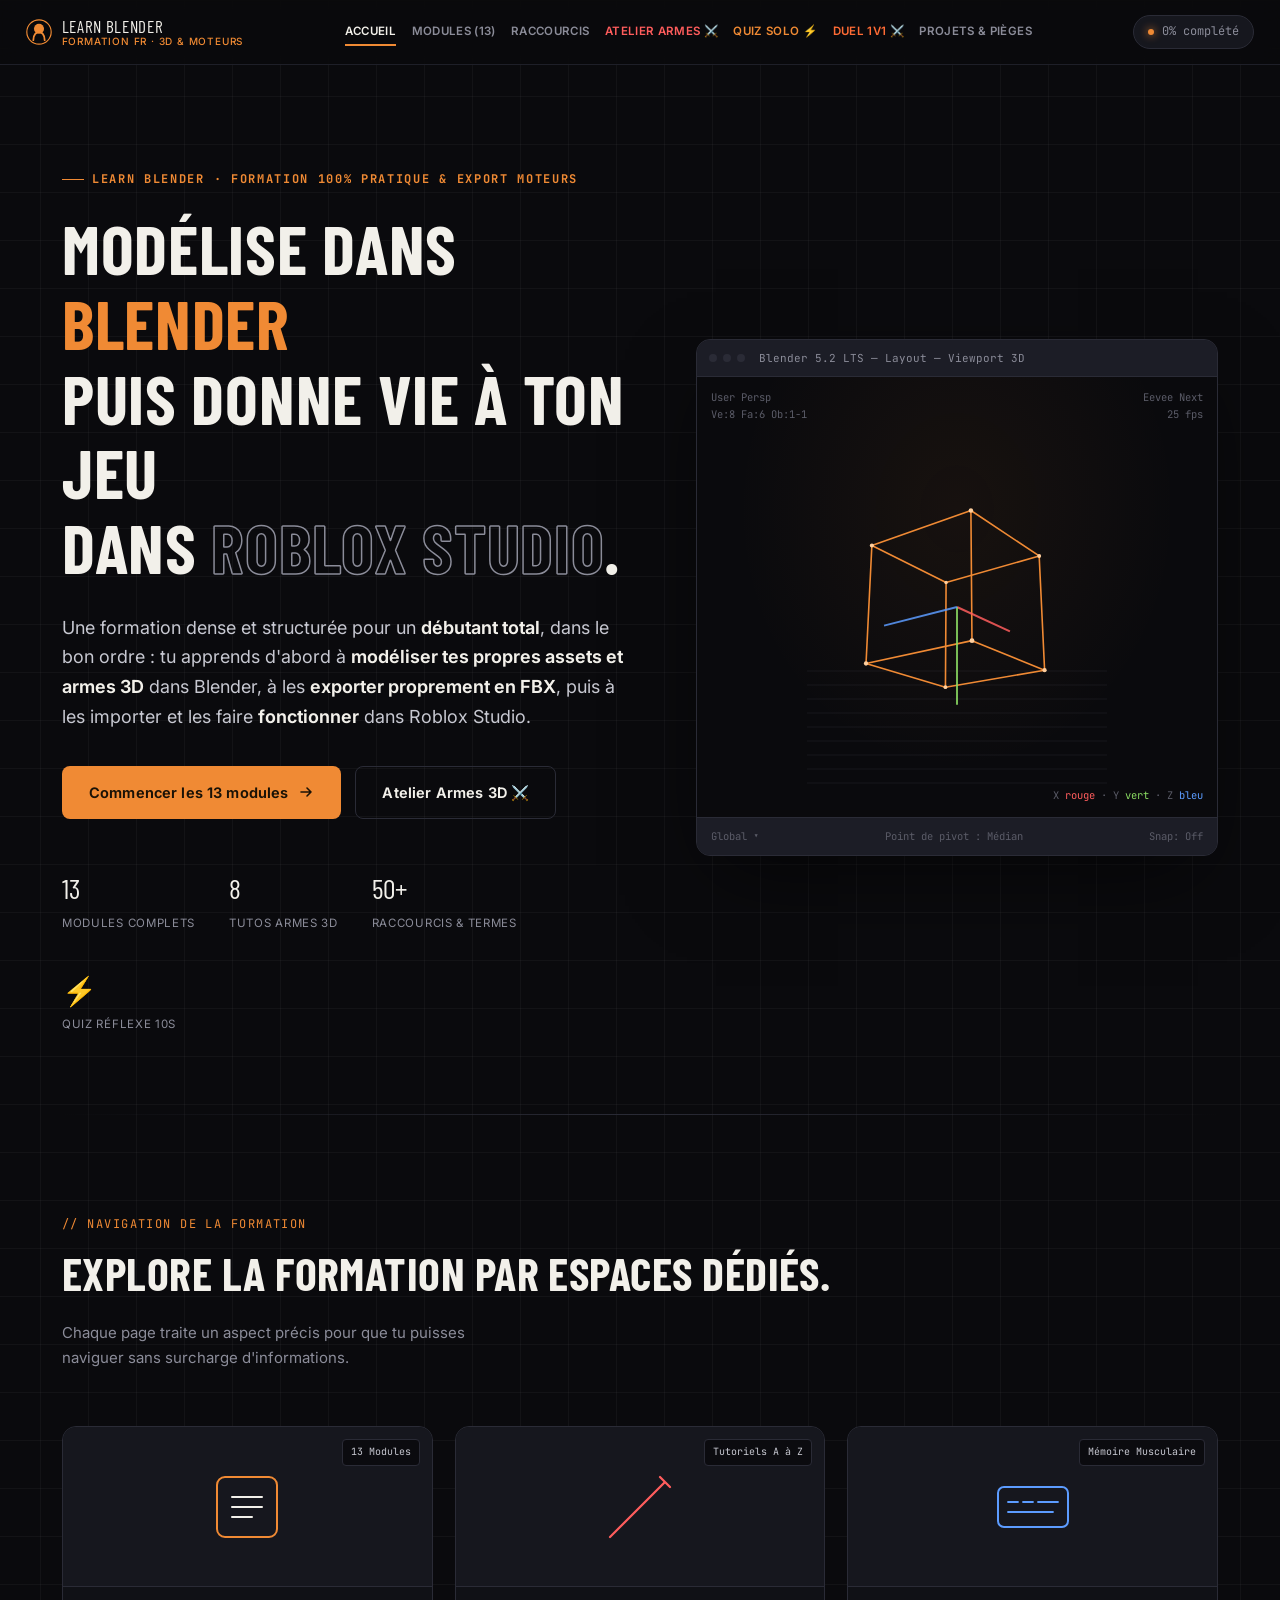
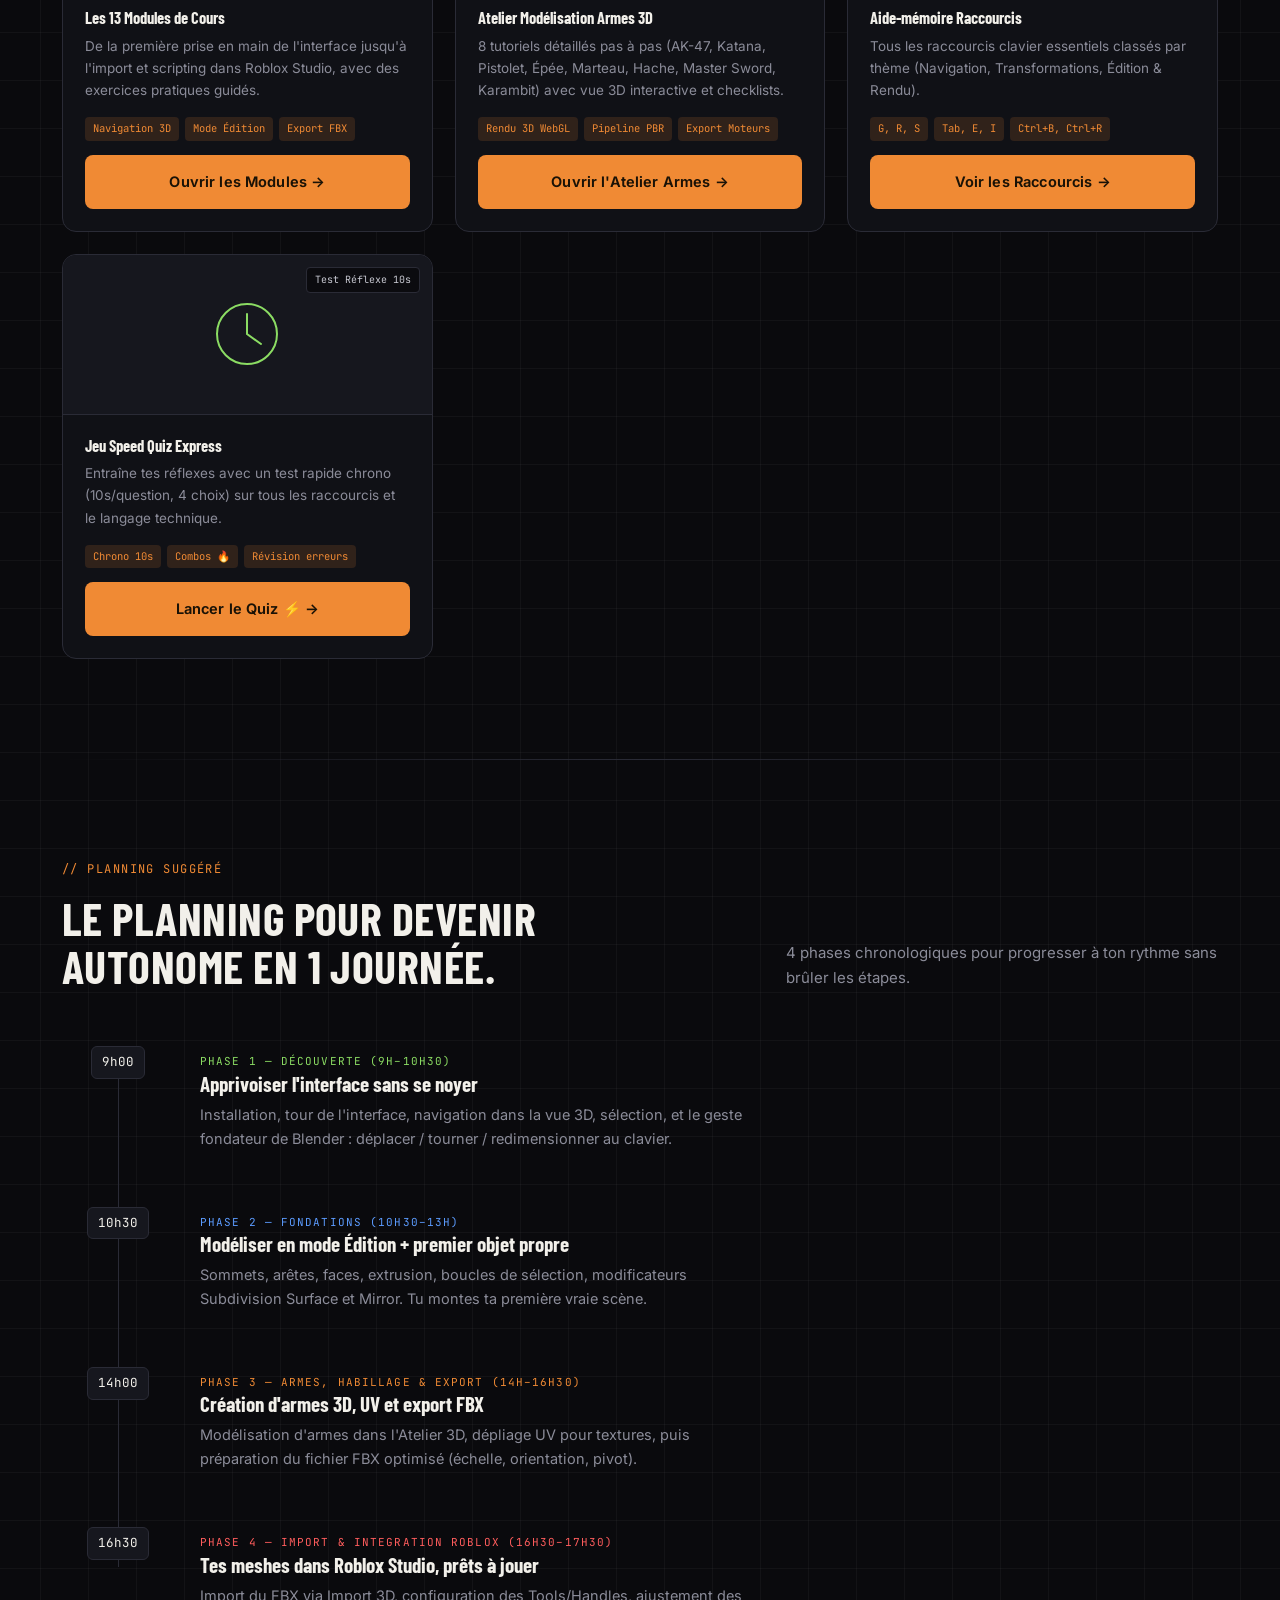
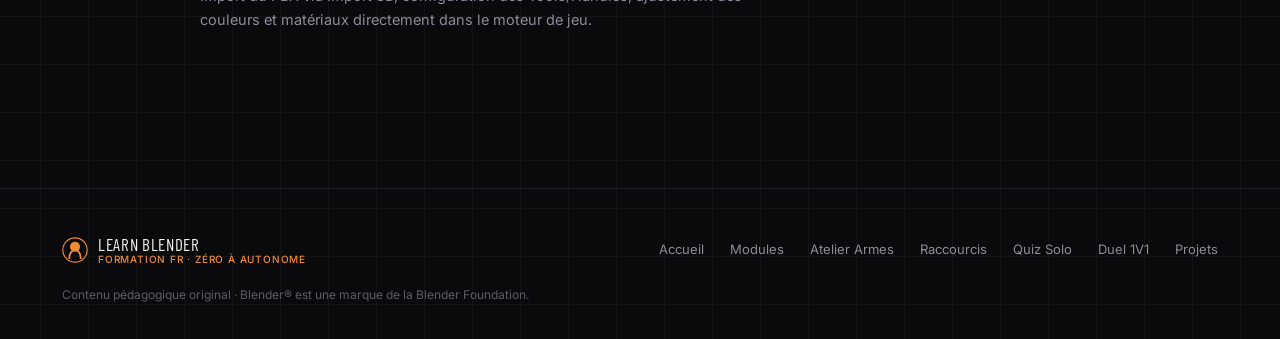
==== commit 2c0e7207: "Add files via upload" ====
--- a/index.html
+++ b/index.html
@@ -25,11 +25,11 @@
       </svg>
       <div class="brand-stack">
         <span>LEARN BLENDER</span>
-        <small>Formation FR · Modélisation 3D & Export Moteurs</small>
+        <small>Formation FR · 3D & Moteurs</small>
       </div>
     </a>
     <nav class="topnav">
-      <a href="index.html" class="active">Accueil & Planning</a>
+      <a href="index.html" class="active">Accueil</a>
       <a href="modules.html">Modules (13)</a>
       <a href="raccourcis.html">Raccourcis</a>
       <a href="armes.html" class="weapons-topnav-link">Atelier Armes ⚔️</a>
--- a/styles.css
+++ b/styles.css
@@ -122,24 +122,31 @@
   position: sticky;
   top: 0;
   z-index: 500;
-  background: rgba(10,10,13,0.86);
+  background: rgba(10,10,13,0.92);
   backdrop-filter: blur(14px) saturate(140%);
   border-bottom: 1px solid var(--line-soft);
 }
+.topbar .container {
+  max-width: 1440px;
+  padding: 0 clamp(16px, 2vw, 32px);
+}
 .topbar-inner {
   display: flex;
   align-items: center;
   justify-content: space-between;
-  height: 62px;
+  height: 64px;
+  gap: clamp(12px, 1.6vw, 28px);
 }
 .brand {
   display: flex;
   align-items: center;
   gap: 10px;
   font-family: var(--font-display);
-  font-size: 18px;
+  font-size: 17px;
   letter-spacing: 0.04em;
   color: var(--ink-1);
+  white-space: nowrap !important;
+  flex-shrink: 0;
 }
 .brand-mark {
   width: 26px; height: 26px;
@@ -151,29 +158,38 @@
   font-weight: 500;
   font-size: 10px;
   color: var(--blender-orange);
-  letter-spacing: 0.12em;
+  letter-spacing: 0.08em;
   text-transform: uppercase;
   display: block;
   margin-top: 1px;
-}
-.brand-stack { display:flex; flex-direction:column; line-height:1.1; }
+  white-space: nowrap !important;
+}
+.brand-stack { display:flex; flex-direction:column; line-height:1.1; white-space: nowrap !important; }
 
 .topnav {
   display: flex;
   align-items: center;
-  gap: 28px;
+  gap: clamp(8px, 1.2vw, 20px);
+  white-space: nowrap !important;
+  flex-shrink: 1;
 }
 .topnav a {
-  font-size: 13px;
+  font-size: clamp(11.5px, 0.84vw, 13px);
   color: var(--ink-3);
   font-weight: 600;
   letter-spacing: 0.03em;
   text-transform: uppercase;
   transition: color 0.15s ease;
   position: relative;
-  padding: 4px 0;
-}
-.topnav a:hover { color: var(--ink-1); }
+  padding: 6px 0;
+  white-space: nowrap !important;
+  display: inline-flex;
+  align-items: center;
+  gap: 4px;
+  line-height: 1;
+}
+.topnav a:hover,
+.topnav a.active { color: var(--ink-1); }
 .topnav a::after {
   content: '';
   position: absolute;
@@ -182,7 +198,8 @@
   background: var(--blender-orange);
   transition: width 0.2s ease;
 }
-.topnav a:hover::after { width: 100%; }
+.topnav a:hover::after,
+.topnav a.active::after { width: 100%; }
 
 .progress-pill {
   display: flex;
@@ -193,13 +210,19 @@
   color: var(--ink-3);
   background: var(--bg-panel);
   border: 1px solid var(--line);
-  padding: 6px 12px;
+  padding: 6px 14px;
   border-radius: 20px;
+  white-space: nowrap !important;
+  flex-shrink: 0;
+}
+.progress-pill span {
+  white-space: nowrap !important;
 }
 .progress-pill .dot {
   width: 6px; height: 6px; border-radius: 50%;
   background: var(--blender-orange);
   box-shadow: 0 0 8px var(--blender-orange);
+  flex-shrink: 0;
 }
 
 /* ============ HERO ============ */
@@ -1296,7 +1319,7 @@
   .pipeline { grid-template-columns: repeat(3, 1fr); }
   .tp-grid { grid-template-columns: 1fr; }
   .res-grid { grid-template-columns: 1fr; }
-  .topnav { display: none; }
+  .topnav { overflow-x: auto; scrollbar-width: none; -webkit-overflow-scrolling: touch; } .topbar-inner { overflow-x: auto; scrollbar-width: none; }
   .day-block { grid-template-columns: 80px 1fr; gap: 16px; }
   .pitfall { grid-template-columns: 1fr; gap: 10px; }
 }
@@ -2770,3 +2793,10 @@
   .share-buttons-row { flex-direction: column; width: 100%; }
   .share-buttons-row button { width: 100%; }
 }
+
+
+@media (max-width: 1200px) {
+  .brand small { display: none; }
+  .topnav { gap: 10px; }
+  .topnav a { font-size: 11.5px; }
+}
